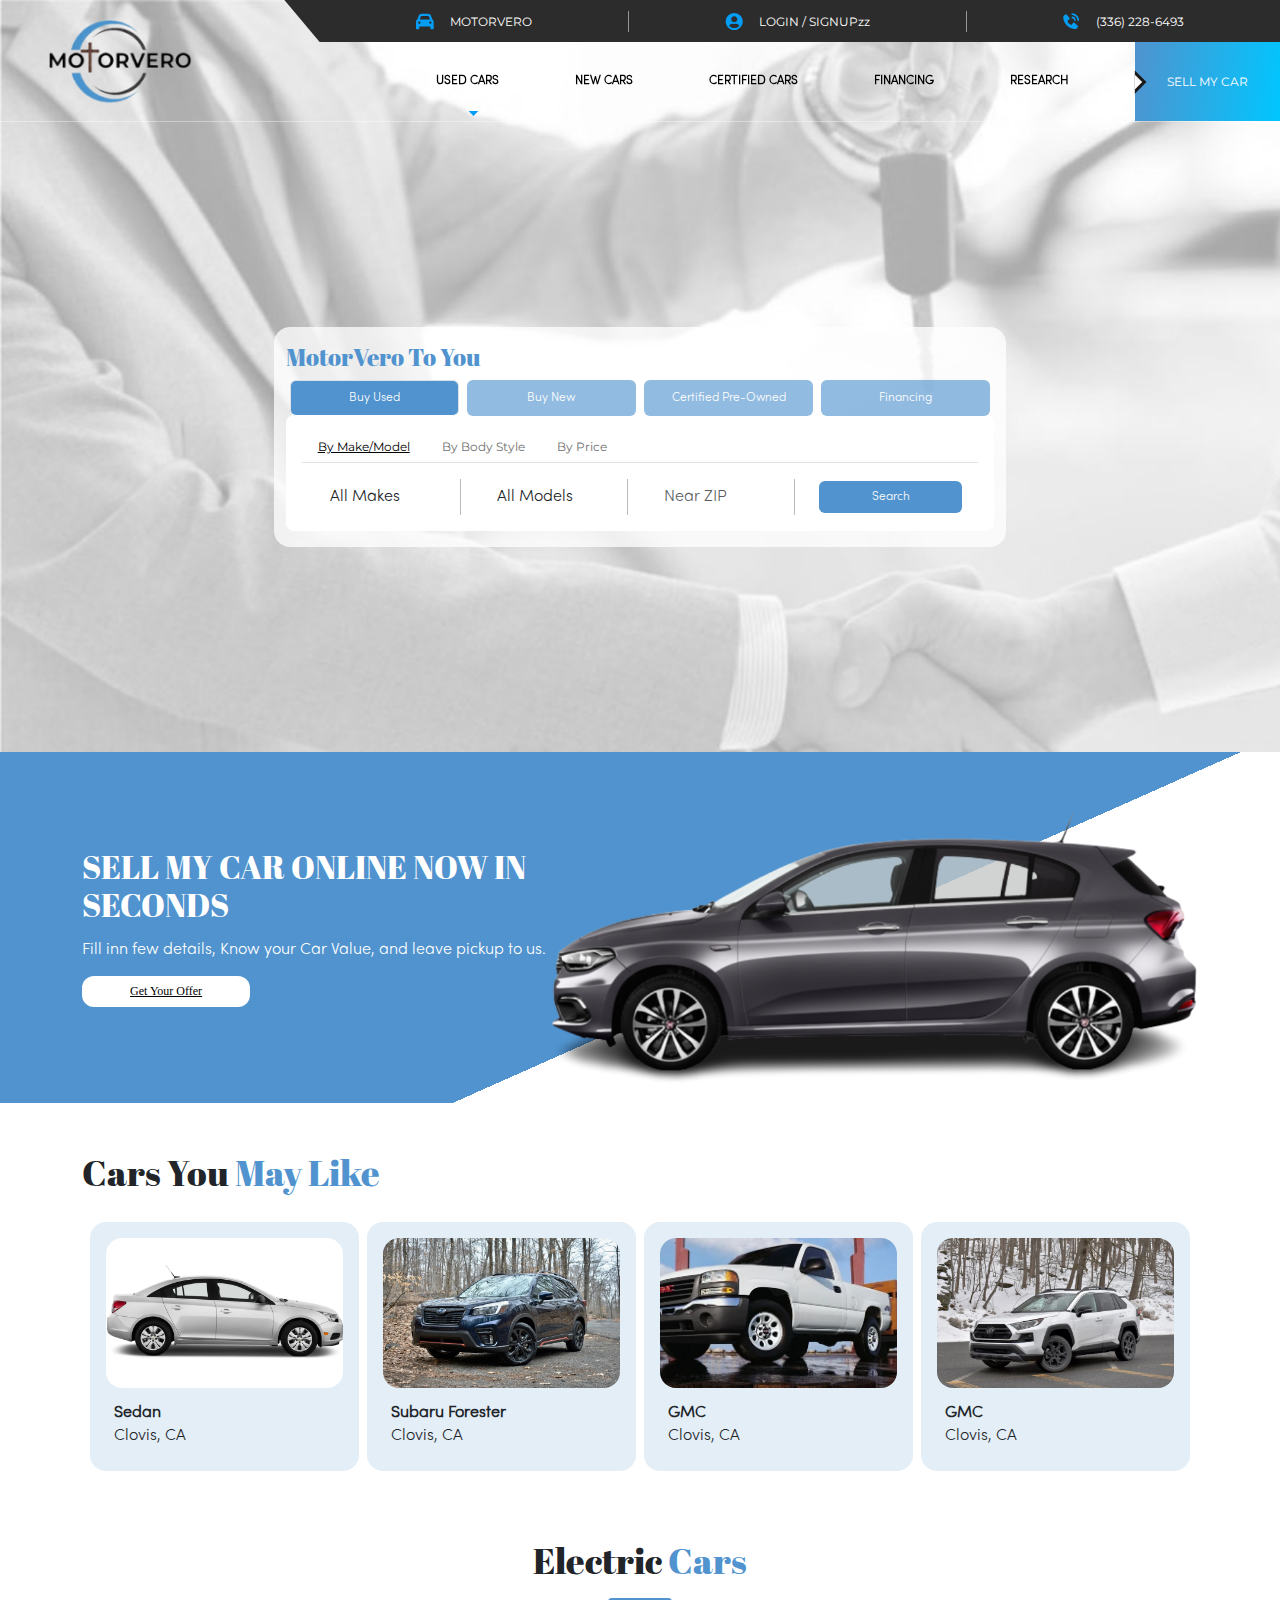
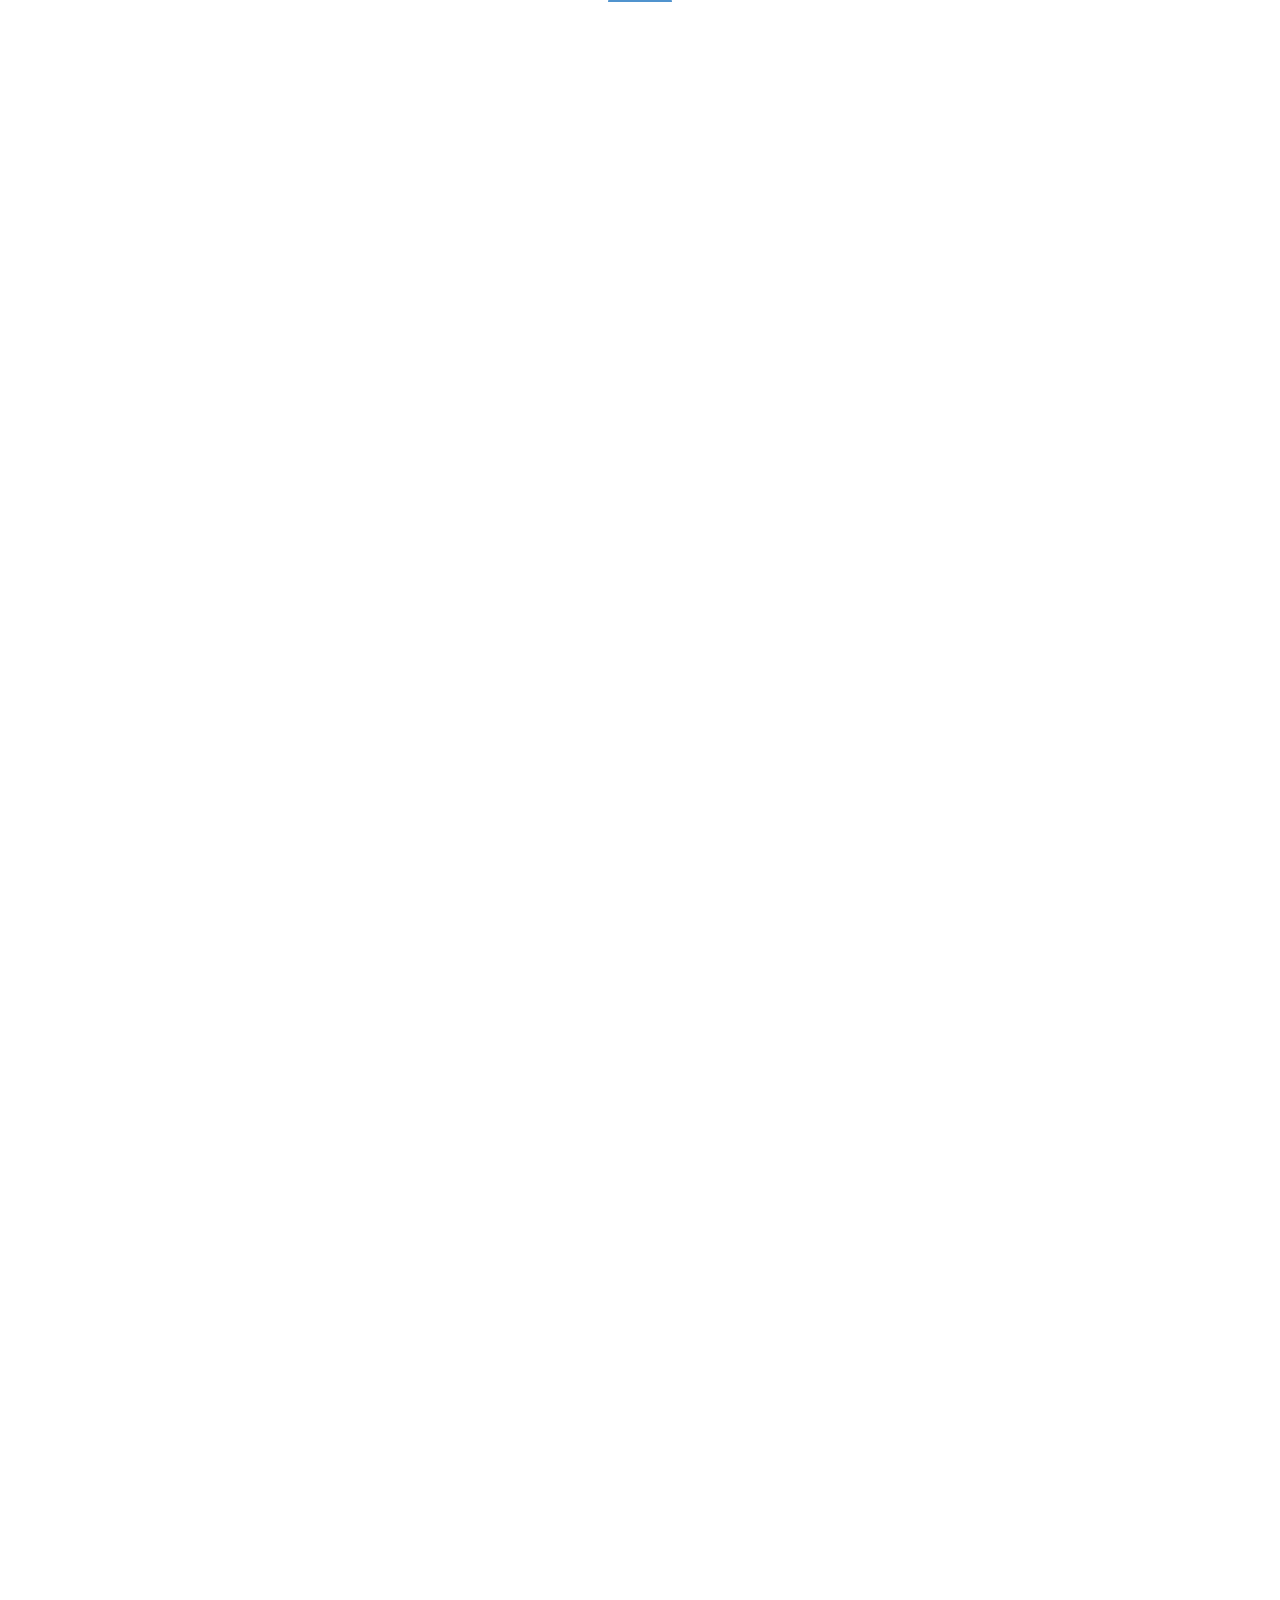
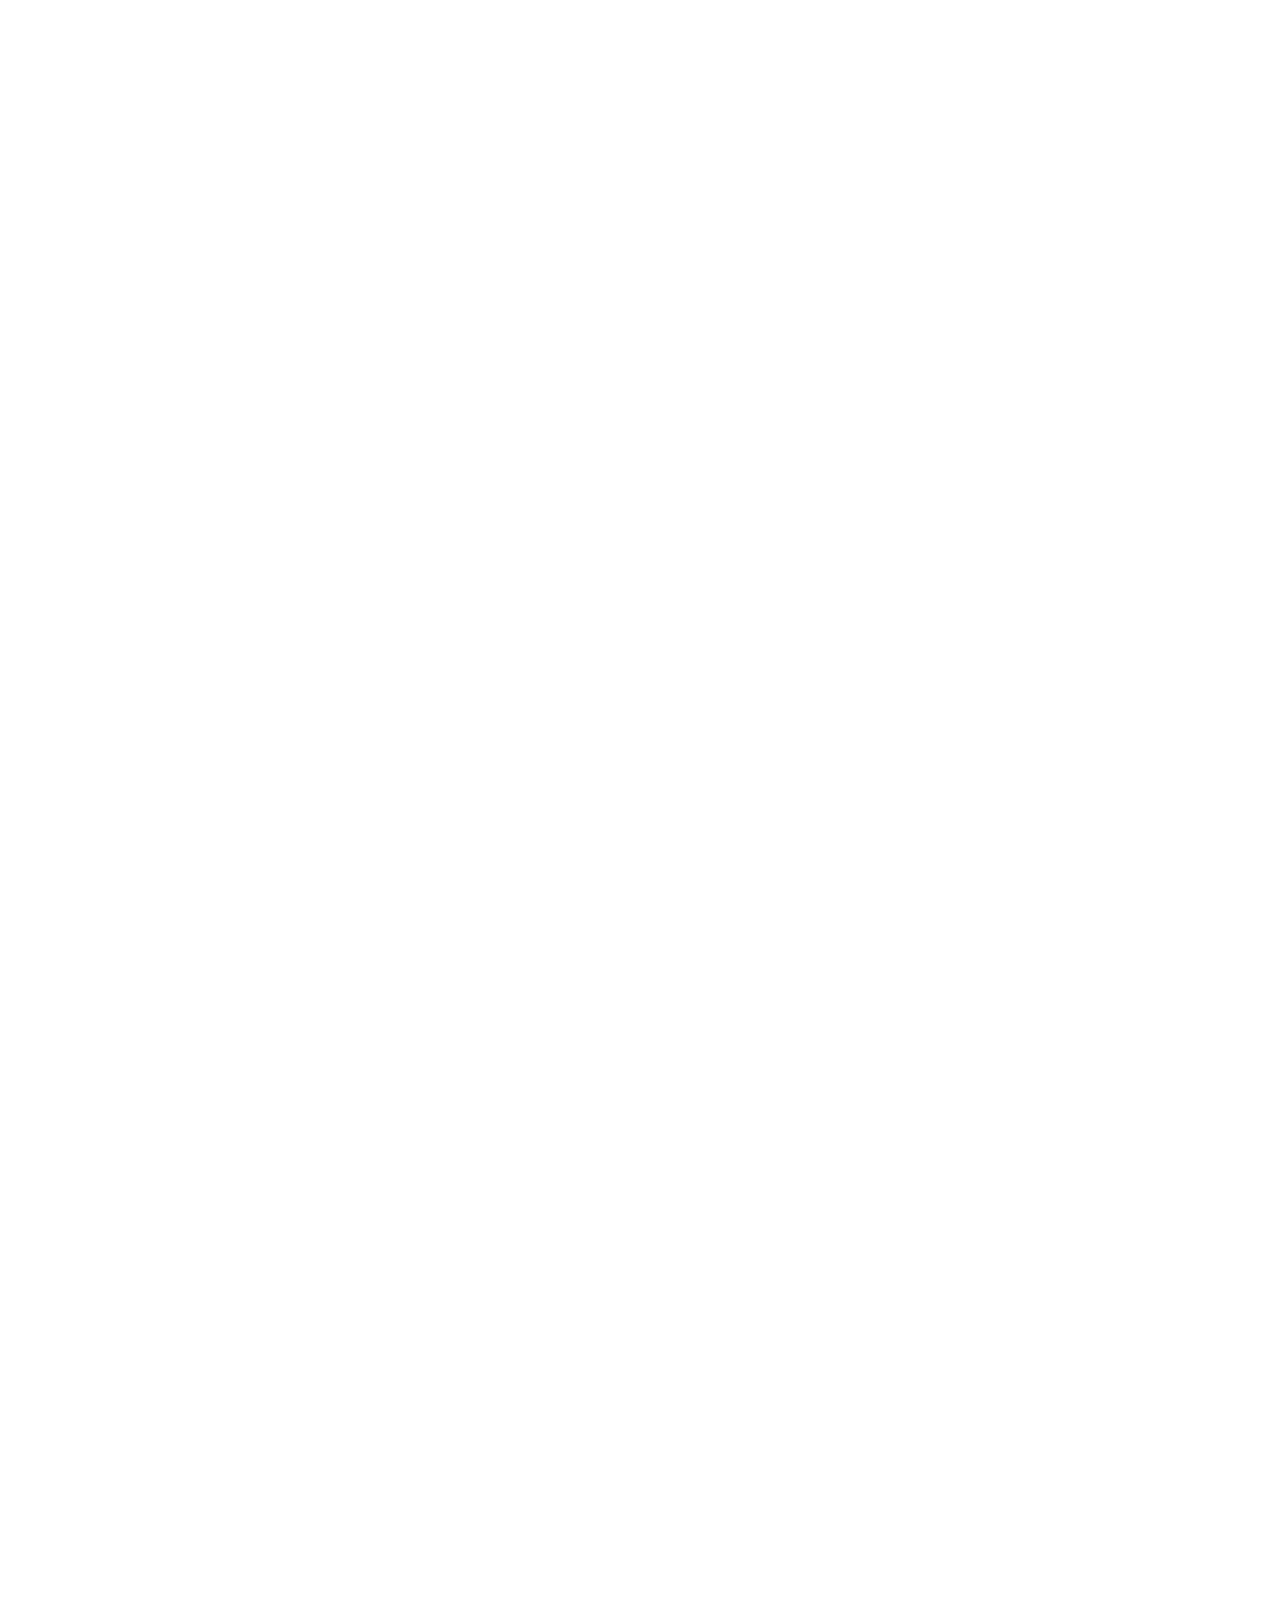
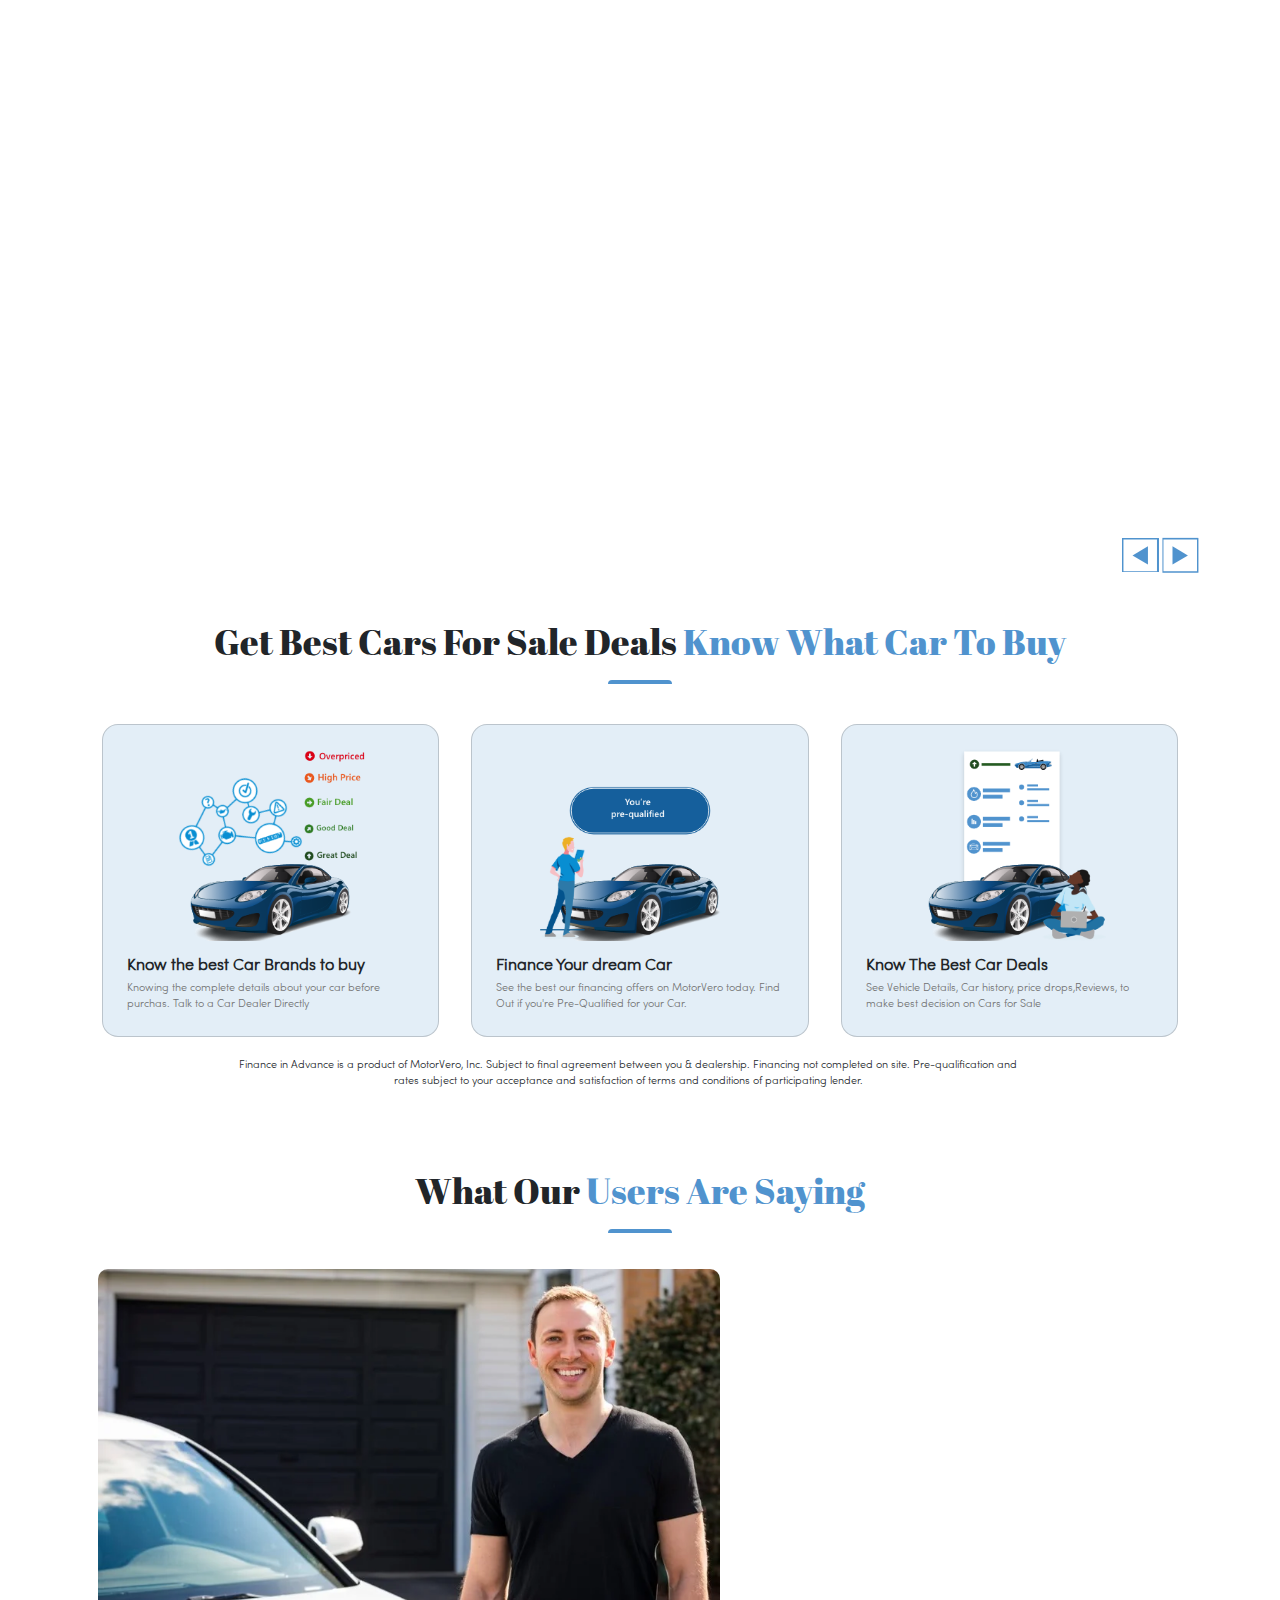
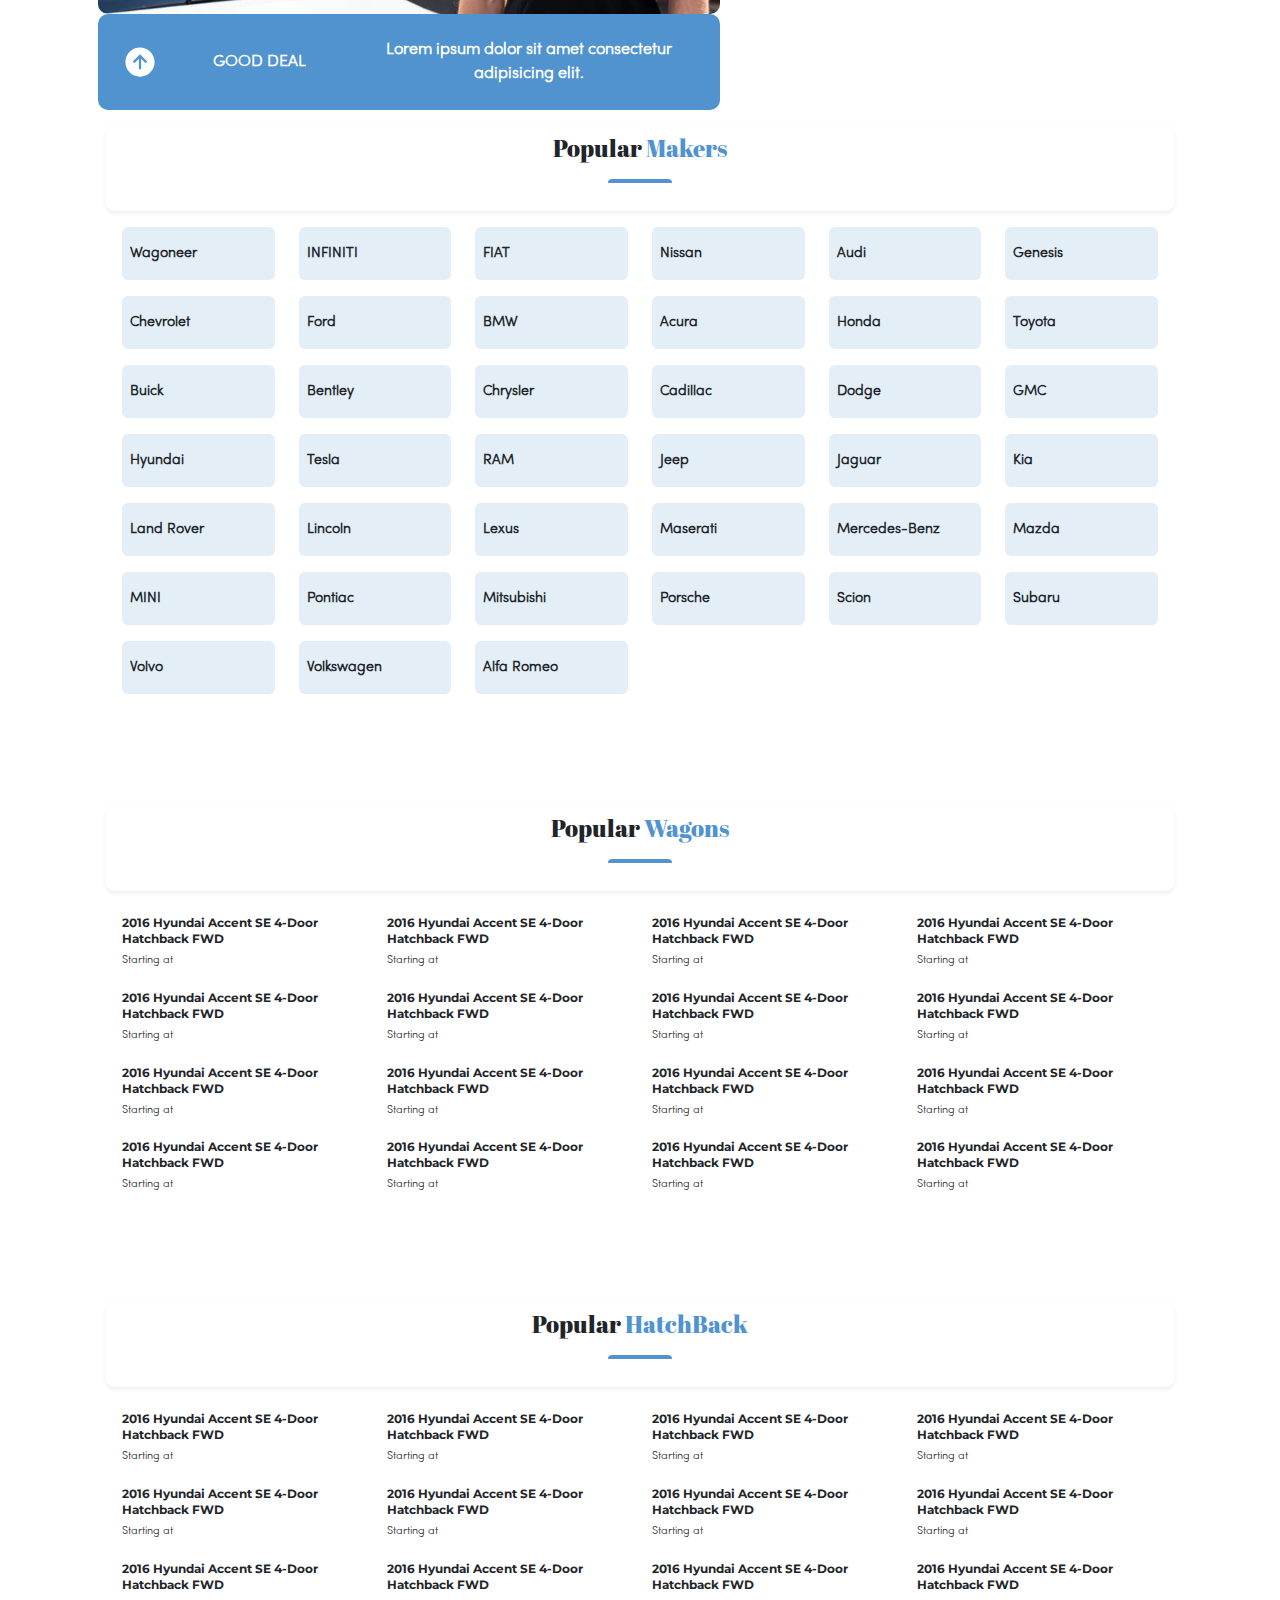
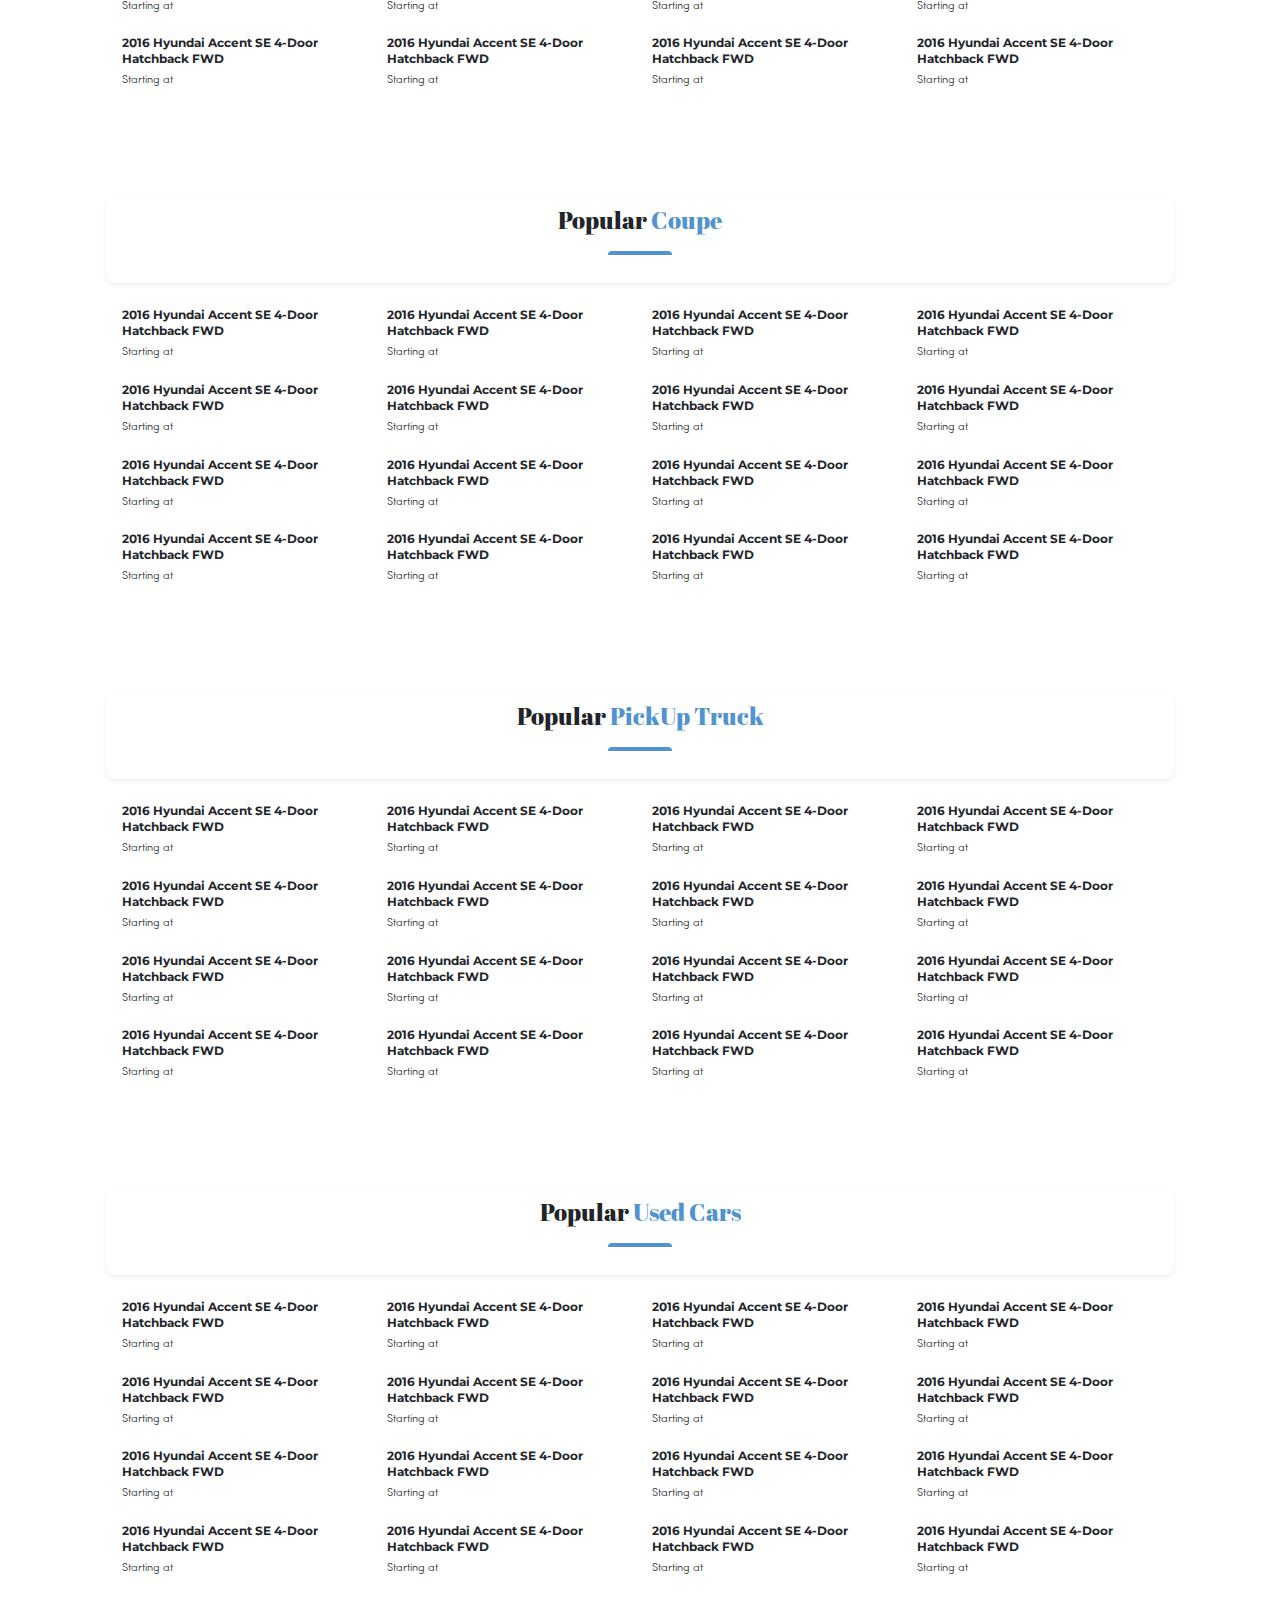
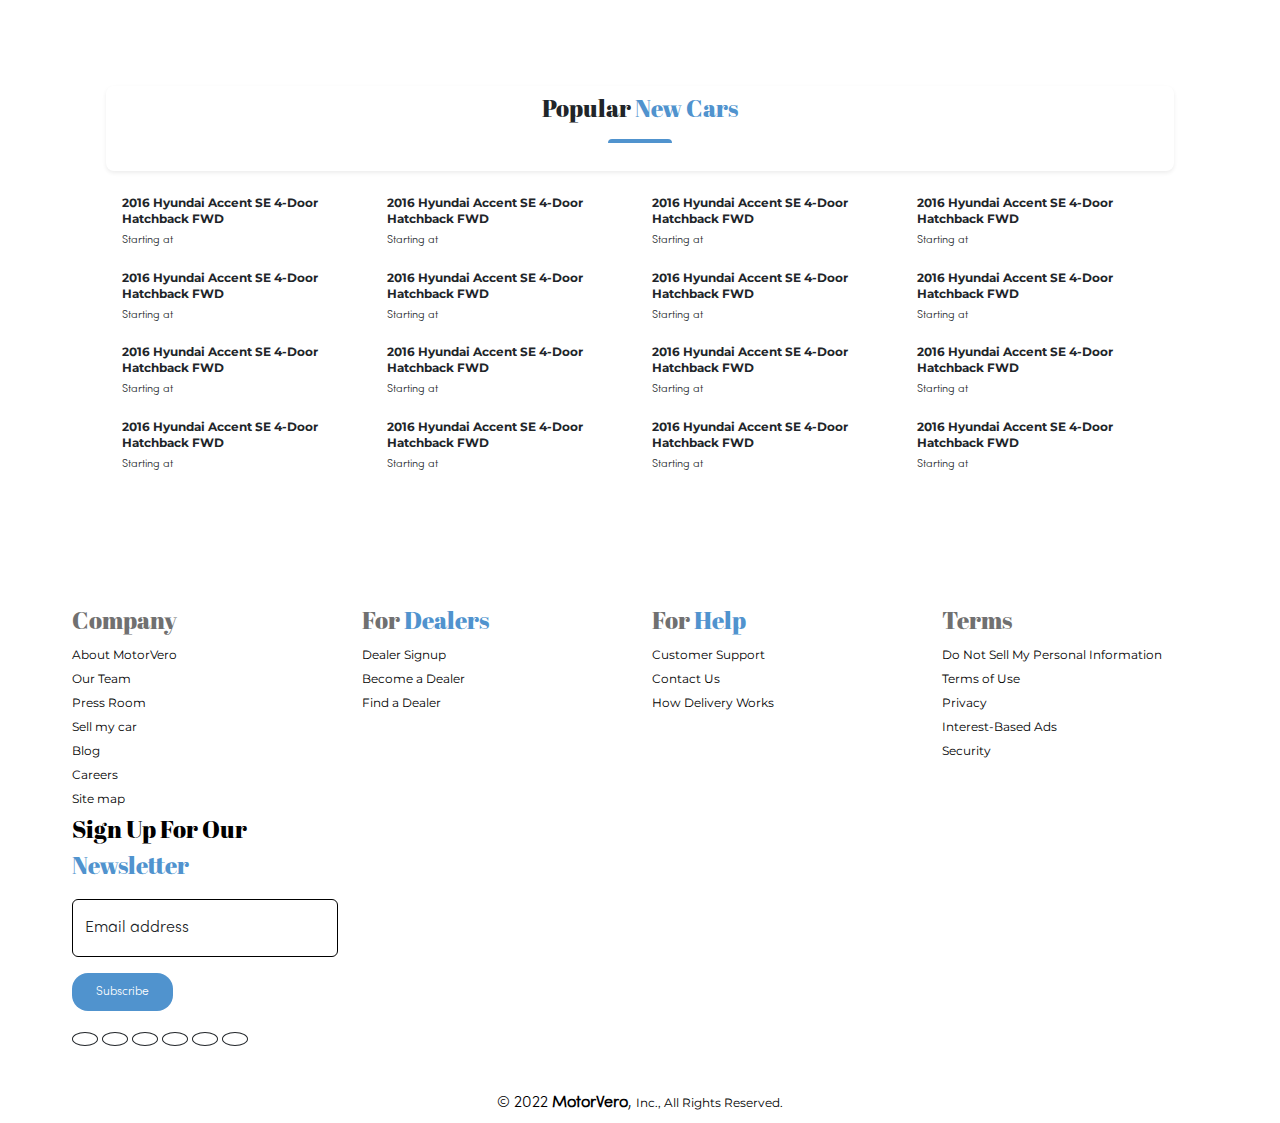
==== index.html @ 2f27c124 "forst commit" ====
<!DOCTYPE html>
<html lang="en"><head>
    <meta charset="UTF-8">
    <meta http-equiv="X-UA-Compatible" content="IE=edge">
    <meta name="viewport" content="width=device-width, initial-scale=1.0">
    <link rel="stylesheet" href="./assets/css/bootstrap.css">
    <link rel="stylesheet" href="./assets/css/main.css">
    <link rel="stylesheet" type="text/css" href="//cdn.jsdelivr.net/npm/slick-carousel@1.8.1/slick/slick.css">
    <script src="https://kit.fontawesome.com/20b4506959.js" crossorigin="anonymous"></script>
    <script src="./assets/js/bootstrap.js"></script>
    <!-- <link rel="stylesheet" href="./assets/css/main.css"> -->
    <title>Document</title>
<style>
    .slick-arrow {
        display: none !important;
    }

    .tab-btn {
        background-color: #5093cea1;
    }

    .tabintotab .nav-tabs .nav-link:hover,
    .nav-tabs .nav-link:focus {
        isolation: isolate;
        /* border-color: var(--bs-nav-tabs-link-hover-border-color); */
        background-color: #5093ce !important;
        color: white;
    }

    .nav-tabs .nav-link.disabled,
    .nav-tabs .nav-link:disabled {
        color: var(--bs-nav-link-disabled-color);
        background-color: #5093ce !important;
        border-color: transparent;
    }

    .tabintotab ul.nav-tabs .nav-link.active,
    .nav-tabs .nav-item.show .nav-link {
        color: rgb(255, 0, 0);
        background-color: #5093ce !important;
        border-color: var(--bs-nav-tabs-link-active-border-color);
    }

    /* .tabintotab ul.nav-tabs .nav-link.active::after {
        content: "";
        position: absolute;
        border: 1em solid transparent;
        border-top-color: #f90000;
        transform: translateX(-50%) rotate(360deg);
        left: 50%;
        width: 0;
        height: 0;
        bottom: -8px;
        margin: 0 auto;
    } */

    .tabintotab>div .nav-tabs .nav-link.active {
        text-decoration: underline;
        background-color: transparent !important;
        color: black;
        border: none;
    }

    .tabintotab>div .nav-tabs .nav-link:hover,
    .tabintotab>div .nav-tabs .nav-link:focus {
        isolation: isolate;
        /* border-color: var(--bs-nav-tabs-link-hover-border-color); */
        background-color: transparent !important;
        color: black;
        text-decoration: underline;
        border: 2px;
        margin: 0px !important;
    }

    .tabintotab>div .nav-tabs .nav-link {
        margin: 0px !important;
        border: none !important;
        color: #707070;
    }



    .tab-dropdown {
        border: none;
        border-right: 1px solid #7070707a;
        border-radius: 0px;
    }

    .tab-dropdown-focus:focus {
        border: 1px solid !important;
    }

    .carbody .card {
        height: 100px;
        background-color: #5093ce29 !important;
        align-items: center;
        place-content: center;
        padding-top: 3px;
        border-radius: 10px !important;
        border: none;

    }

    .carbody .card input {
        display: none;
    }

    .carbody .card>div img {
        border-radius: 10px;
    }
</style></head>


<body>
    <section class="sticky-top">
        <nav class="topNav d-flex align-items-center justify-content-end">
            <div class="buttons d-flex h-100 align-items-center">
                <a href="#" class="h-50 topNavBtn d-flex align-items-center bdr skew">
                    <svg class="me-3" width="18" height="17" viewBox="0 0 18 17" fill="none" xmlns="http://www.w3.org/2000/svg">
                        <path d="M4.67517 3.82332L3.7734 6.40081H13.9244L13.0226 3.82332C12.8672 3.38107 12.4491 3.08393 11.9792 3.08393H5.71861C5.24871 3.08393 4.83065 3.38107 4.67517 3.82332ZM1.37212 6.56665L2.5883 3.0943C3.05474 1.76409 4.30893 0.872681 5.71861 0.872681H11.9792C13.3889 0.872681 14.6431 1.76409 15.1095 3.0943L16.3257 6.56665C17.1273 6.89834 17.6939 7.68955 17.6939 8.61206V15.2458C17.6939 15.8574 17.1998 16.3514 16.5883 16.3514H15.4827C14.8711 16.3514 14.377 15.8574 14.377 15.2458V13.5874H3.32078V15.2458C3.32078 15.8574 2.82671 16.3514 2.21516 16.3514H1.10953C0.497982 16.3514 0.00390625 15.8574 0.00390625 15.2458V8.61206C0.00390625 7.68955 0.570539 6.89834 1.37212 6.56665ZM4.42641 9.71768C4.42641 9.10613 3.93233 8.61206 3.32078 8.61206C2.70923 8.61206 2.21516 9.10613 2.21516 9.71768C2.21516 10.3292 2.70923 10.8233 3.32078 10.8233C3.93233 10.8233 4.42641 10.3292 4.42641 9.71768ZM14.377 10.8233C14.9886 10.8233 15.4827 10.3292 15.4827 9.71768C15.4827 9.10613 14.9886 8.61206 14.377 8.61206C13.7655 8.61206 13.2714 9.10613 13.2714 9.71768C13.2714 10.3292 13.7655 10.8233 14.377 10.8233Z" fill="#059DF3"></path>
                    </svg>
                    MOTORVERO
                </a>

                <a href="./login.html" class="h-50 topNavBtn d-flex align-items-center bdr">
                    <svg class="me-3" width="18" height="19" viewBox="0 0 18 19" fill="none" xmlns="http://www.w3.org/2000/svg">
                        <path d="M9.24353 0.88855C4.52025 0.88855 0.693359 4.72369 0.693359 9.45714C0.693359 14.1906 4.52025 18.0257 9.24353 18.0257C13.9668 18.0257 17.7937 14.1906 17.7937 9.45714C17.7937 4.72369 13.9668 0.88855 9.24353 0.88855ZM9.24353 4.20542C10.9191 4.20542 12.2775 5.56673 12.2775 7.24589C12.2775 8.92506 10.9191 10.2864 9.24353 10.2864C7.56797 10.2864 6.2096 8.92506 6.2096 7.24589C6.2096 5.56673 7.56797 4.20542 9.24353 4.20542ZM9.24353 16.0909C7.21976 16.0909 5.40629 15.1718 4.19272 13.7345C4.84088 12.5114 6.10961 11.6684 7.58865 11.6684C7.6714 11.6684 7.75414 11.6822 7.83344 11.7064C8.28163 11.8515 8.75051 11.9448 9.24353 11.9448C9.73654 11.9448 10.2089 11.8515 10.6536 11.7064C10.7329 11.6822 10.8157 11.6684 10.8984 11.6684C12.3774 11.6684 13.6462 12.5114 14.2943 13.7345C13.0808 15.1718 11.2673 16.0909 9.24353 16.0909Z" fill="#059DF3"></path>
                    </svg>

                    LOGIN / SIGNUPzz
                </a>
                <a href="#" class="h-50 topNavBtn d-flex align-items-center">
                    <svg class="me-3" width="17" height="17" viewBox="0 0 17 17" fill="none" xmlns="http://www.w3.org/2000/svg">
                        <path d="M14.4589 7.77798H16.1255C16.1255 3.50297 12.898 0.278809 8.61719 0.278809V1.94548C12.0022 1.94548 14.4589 4.39797 14.4589 7.77798Z" fill="#059DF3"></path>
                        <path d="M8.62654 5.27884C10.379 5.27884 11.1265 6.02634 11.1265 7.77884H12.7932C12.7932 5.09134 11.314 3.61218 8.62654 3.61218V5.27884ZM11.4782 9.81468C11.3181 9.66914 11.1077 9.59152 10.8914 9.5982C10.6751 9.60489 10.4699 9.69536 10.319 9.85051L8.32487 11.9013C7.84487 11.8097 6.87987 11.5088 5.88654 10.518C4.8932 9.52384 4.59237 8.55634 4.5032 8.07968L6.55237 6.08468C6.70771 5.93395 6.79832 5.7287 6.805 5.51235C6.81169 5.296 6.73394 5.08555 6.5882 4.92551L3.50904 1.53968C3.36324 1.37914 3.1606 1.28177 2.94416 1.26823C2.72773 1.25469 2.51454 1.32606 2.34987 1.46718L0.541537 3.01801C0.397463 3.16261 0.31147 3.35505 0.29987 3.55884C0.28737 3.76718 0.0490371 8.70218 3.8757 12.5305C7.21404 15.868 11.3957 16.1122 12.5474 16.1122C12.7157 16.1122 12.819 16.1072 12.8465 16.1055C13.0503 16.0941 13.2426 16.0077 13.3865 15.863L14.9365 14.0538C15.0778 13.8893 15.1493 13.6762 15.1359 13.4597C15.1225 13.2433 15.0253 13.0406 14.8649 12.8947L11.4782 9.81468V9.81468Z" fill="#059DF3"></path>
                    </svg>

                    (336) 228-6493
                </a>
            </div>
        </nav>
        <nav class="ps-lg-5 main">
            <div class="logo d-flex justify-content-start align-items-center">
                <a href="#">
                    <img src="./assets/images/logo/logo.png" alt="">
                </a>
            </div>
            <div class="hamburger">
                <div class="bars1"></div>
                <div class="bars2"></div>
                <div class="bars3"></div>
            </div>
            <ul class="nav-links">
                <li><a href="#" class="text-uppercase active">used cars</a></li>
                <li><a href="#" class="text-uppercase">new cars</a></li>
                <li><a href="#" class="text-uppercase">certified cars</a></li>
                <li><a href="#" class="text-uppercase">financing</a></li>
                <li><a href="#" class="text-uppercase">research</a></li>

                <li><button class="book-button" href="#">SELL MY CAR</button></li>
                <!-- <li class="phoneSearch"><a href="#" class="text-uppercase">
                    <svg width="20" height="20" viewBox="0 0 20 20" fill="none" xmlns="http://www.w3.org/2000/svg">
                        <path
                            d="M17.5152 15.0892C17.0468 14.6406 16.591 14.179 16.1482 13.7052C15.7762 13.3272 15.5522 13.0522 15.5522 13.0522L12.7522 11.7152C13.8732 10.4438 14.4919 8.80717 14.4922 7.11218C14.4922 3.25318 11.3522 0.112183 7.49219 0.112183C3.63219 0.112183 0.492188 3.25318 0.492188 7.11218C0.492188 10.9712 3.63219 14.1122 7.49219 14.1122C9.25519 14.1122 10.8622 13.4522 12.0952 12.3732L13.4322 15.1732C13.4322 15.1732 13.7072 15.3972 14.0852 15.7692C14.4722 16.1322 14.9812 16.6232 15.4692 17.1362L16.8272 18.5282L17.4312 19.1742L19.5522 17.0532L18.9062 16.4492C18.5272 16.0772 18.0212 15.5832 17.5152 15.0892ZM7.49219 12.1122C4.73519 12.1122 2.49219 9.86918 2.49219 7.11218C2.49219 4.35518 4.73519 2.11218 7.49219 2.11218C10.2492 2.11218 12.4922 4.35518 12.4922 7.11218C12.4922 9.86918 10.2492 12.1122 7.49219 12.1122Z"
                            fill="white" />
                    </svg>
                </a></li> -->
                <li class="phoneTopBar">
                    <div class="buttons d-flex w-100 justify-content-evenly align-items-center">
                        <a href="#" class=" topNavBtn d-flex align-items-center">
                            <svg class="me-3" width="18" height="17" viewBox="0 0 18 17" fill="none" xmlns="http://www.w3.org/2000/svg">
                                <path d="M4.67517 3.82332L3.7734 6.40081H13.9244L13.0226 3.82332C12.8672 3.38107 12.4491 3.08393 11.9792 3.08393H5.71861C5.24871 3.08393 4.83065 3.38107 4.67517 3.82332ZM1.37212 6.56665L2.5883 3.0943C3.05474 1.76409 4.30893 0.872681 5.71861 0.872681H11.9792C13.3889 0.872681 14.6431 1.76409 15.1095 3.0943L16.3257 6.56665C17.1273 6.89834 17.6939 7.68955 17.6939 8.61206V15.2458C17.6939 15.8574 17.1998 16.3514 16.5883 16.3514H15.4827C14.8711 16.3514 14.377 15.8574 14.377 15.2458V13.5874H3.32078V15.2458C3.32078 15.8574 2.82671 16.3514 2.21516 16.3514H1.10953C0.497982 16.3514 0.00390625 15.8574 0.00390625 15.2458V8.61206C0.00390625 7.68955 0.570539 6.89834 1.37212 6.56665ZM4.42641 9.71768C4.42641 9.10613 3.93233 8.61206 3.32078 8.61206C2.70923 8.61206 2.21516 9.10613 2.21516 9.71768C2.21516 10.3292 2.70923 10.8233 3.32078 10.8233C3.93233 10.8233 4.42641 10.3292 4.42641 9.71768ZM14.377 10.8233C14.9886 10.8233 15.4827 10.3292 15.4827 9.71768C15.4827 9.10613 14.9886 8.61206 14.377 8.61206C13.7655 8.61206 13.2714 9.10613 13.2714 9.71768C13.2714 10.3292 13.7655 10.8233 14.377 10.8233Z" fill="#059DF3"></path>
                            </svg>
                            SPEEDY LIMO FLEET
                        </a>

                        <a href="#" class=" topNavBtn d-flex align-items-center">
                            <svg class="me-3" width="18" height="19" viewBox="0 0 18 19" fill="none" xmlns="http://www.w3.org/2000/svg">
                                <path d="M9.24353 0.88855C4.52025 0.88855 0.693359 4.72369 0.693359 9.45714C0.693359 14.1906 4.52025 18.0257 9.24353 18.0257C13.9668 18.0257 17.7937 14.1906 17.7937 9.45714C17.7937 4.72369 13.9668 0.88855 9.24353 0.88855ZM9.24353 4.20542C10.9191 4.20542 12.2775 5.56673 12.2775 7.24589C12.2775 8.92506 10.9191 10.2864 9.24353 10.2864C7.56797 10.2864 6.2096 8.92506 6.2096 7.24589C6.2096 5.56673 7.56797 4.20542 9.24353 4.20542ZM9.24353 16.0909C7.21976 16.0909 5.40629 15.1718 4.19272 13.7345C4.84088 12.5114 6.10961 11.6684 7.58865 11.6684C7.6714 11.6684 7.75414 11.6822 7.83344 11.7064C8.28163 11.8515 8.75051 11.9448 9.24353 11.9448C9.73654 11.9448 10.2089 11.8515 10.6536 11.7064C10.7329 11.6822 10.8157 11.6684 10.8984 11.6684C12.3774 11.6684 13.6462 12.5114 14.2943 13.7345C13.0808 15.1718 11.2673 16.0909 9.24353 16.0909Z" fill="#059DF3"></path>
                            </svg>

                            LOGIN / SIGNUP
                        </a>
                        <a href="#" class=" topNavBtn d-flex align-items-center">
                            <svg class="me-3" width="17" height="17" viewBox="0 0 17 17" fill="none" xmlns="http://www.w3.org/2000/svg">
                                <path d="M14.4589 7.77798H16.1255C16.1255 3.50297 12.898 0.278809 8.61719 0.278809V1.94548C12.0022 1.94548 14.4589 4.39797 14.4589 7.77798Z" fill="#059DF3"></path>
                                <path d="M8.62654 5.27884C10.379 5.27884 11.1265 6.02634 11.1265 7.77884H12.7932C12.7932 5.09134 11.314 3.61218 8.62654 3.61218V5.27884ZM11.4782 9.81468C11.3181 9.66914 11.1077 9.59152 10.8914 9.5982C10.6751 9.60489 10.4699 9.69536 10.319 9.85051L8.32487 11.9013C7.84487 11.8097 6.87987 11.5088 5.88654 10.518C4.8932 9.52384 4.59237 8.55634 4.5032 8.07968L6.55237 6.08468C6.70771 5.93395 6.79832 5.7287 6.805 5.51235C6.81169 5.296 6.73394 5.08555 6.5882 4.92551L3.50904 1.53968C3.36324 1.37914 3.1606 1.28177 2.94416 1.26823C2.72773 1.25469 2.51454 1.32606 2.34987 1.46718L0.541537 3.01801C0.397463 3.16261 0.31147 3.35505 0.29987 3.55884C0.28737 3.76718 0.0490371 8.70218 3.8757 12.5305C7.21404 15.868 11.3957 16.1122 12.5474 16.1122C12.7157 16.1122 12.819 16.1072 12.8465 16.1055C13.0503 16.0941 13.2426 16.0077 13.3865 15.863L14.9365 14.0538C15.0778 13.8893 15.1493 13.6762 15.1359 13.4597C15.1225 13.2433 15.0253 13.0406 14.8649 12.8947L11.4782 9.81468V9.81468Z" fill="#059DF3"></path>
                            </svg>

                            (336) 228-6493
                        </a>
                    </div>
                </li>
            </ul>
        </nav>
    </section>
    <section class="top-benner">
        <div class="container-fluid my-auto h-100 sec-1 d-flex align-items-center justify-content-center ">
            <div class="row w-100">
                <div class="col-lg-7 col-md-9 mx-auto home-tab rounded-4 col-12" id="content">
                    <div class="sec-1-main tabintotab py-3 w-100">
                        <h1 class="text-main m-0 heading-m clr-primary fw-bolder">
                            MotorVero To You
                        </h1>
                        <ul class="nav nav-tabs mt-2 border-0 " id="myTab" role="tablist">

                            <li class="nav-item col  px-1" role="presentation">
                                <a class="nav-link active btn tab-btn text-white" id="profile-tab" data-bs-toggle="tab" href="#buy" role="tab" aria-controls="buy" aria-selected="true">Buy Used</a>
                            </li>
                            <li class="nav-item col  px-1" role="presentation">
                                <a class="nav-link btn tab-btn text-white" id="buy_new-tab" data-bs-toggle="tab" href="#buy_new" role="tab" aria-controls="buy_new" aria-selected="false" tabindex="-1">Buy New</a>
                            </li>
                            <li class="nav-item col px-1" role="presentation">
                                <a class="nav-link btn tab-btn text-white px-0" id="certified-tab" data-bs-toggle="tab" href="#certified" role="tab" aria-controls="certified" aria-selected="false" tabindex="-1">Certified
                                    Pre-Owned</a>
                            </li>
                            <li class="nav-item col px-1" role="presentation">
                                <a class="nav-link btn tab-btn text-white" id="financing-tab" data-bs-toggle="tab" href="#financing" role="tab" aria-controls="financing" aria-selected="false" tabindex="-1">Financing</a>
                            </li>
                        </ul>
                        <div class="tab-content p-3 bg-white rounded-3 pb-0" id="myTabContent">

                            <div class="tab-pane fade show active" id="buy" role="tabpanel" aria-labelledby="buy-tab">
                                <ul class="nav nav-tabs" id="myTabNested" role="tablist">
                                    <li class="nav-item position-relative" role="presentationnested">
                                        <a class="nav-link active" id="model-tab" data-bs-toggle="tab" href="#model" role="tab" aria-controls="model" aria-selected="true"> By
                                            Make/Model</a>
                                    </li>
                                    <li class="nav-item position-relative" role="presentationnested">
                                        <a class="nav-link" id="price-tab" data-bs-toggle="tab" href="#price" role="tab" aria-controls="price" aria-selected="false" tabindex="-1">By Body Style</a>
                                    </li>
                                    <li class="nav-item position-relative" role="presentationnested">
                                        <a class="nav-link " id="byprice-tab" data-bs-toggle="tab" href="#byprice" role="tab" aria-controls="byprice" aria-selected="false" tabindex="-1">By Price</a>
                                    </li>
                                </ul>

                                <div class="tab-content p-3 bg-white rounded-3" id="myTabContentNested">
                                    <div class="tab-pane fade active show" id="model" role="tabpanel" aria-labelledby="model-tab">
                                        <div class="row h-100">
                                            <div class="col-md-3 col-sm-4 col-12">
                                                <div class="h-100">
                                                    <select class="form-control box-shadow-0 tab-dropdown tab-dropdown-focus" autocomplete="off" id="carPickerUsed_makerSelect" aria-label="Select Make">
                                                        <option value="-1" selected="selected">
                                                            All Makes
                                                        </option>

                                                        <option value="m4">Acura </option>
                                                        <option value="m124">Alfa Romeo</option>
                                                        <option value="m19">Audi</option>
                                                        <option value="m3">BMW</option>
                                                        <option value="m21">Buick</option>
                                                        <option value="m22">Cadillac</option>
                                                        <option value="m1">Chevrolet</option>
                                                        <option value="m23">Chrysler</option>
                                                        <option value="m24">Dodge</option>
                                                        <option value="m2">Ford</option>
                                                        <option value="m203">Genesis</option>
                                                        <option value="m26">GMC</option>
                                                        <option value="m6">Honda</option>
                                                        <option value="m28">Hyundai</option>
                                                        <option value="m84">INFINITI</option>
                                                        <option value="m31">Jaguar</option>
                                                        <option value="m32">Jeep</option>
                                                        <option value="m33">Kia</option>
                                                        <option value="m35">Land Rover</option>
                                                        <option value="m37">Lexus</option>
                                                        <option value="m38">Lincoln</option>
                                                        <option value="m40">Maserati</option>
                                                        <option value="m42">Mazda</option>
                                                        <option value="m43">Mercedes-Benz</option>
                                                        <option value="m45">MINI</option>
                                                        <option value="m46">Mitsubishi</option>
                                                        <option value="m12">Nissan</option>
                                                        <option value="m47">Pontiac</option>
                                                        <option value="m48">Porsche</option>
                                                        <option value="m191">RAM</option>
                                                        <option value="m53">Subaru</option>
                                                        <option value="m112">Tesla</option>
                                                        <option value="m7">Toyota</option>
                                                        <option value="m55">Volkswagen</option>
                                                        <option value="m56">Volvo</option>
                                                        <option value="m271">Wagoneer</option>


                                                        <option value="m4">Acura</option>
                                                        <option value="m124">Alfa Romeo</option>
                                                        <option value="m212">Allard</option>
                                                        <option value="m79">AM General</option>
                                                        <option value="m133">AMC</option>
                                                        <option value="m224">American Bantam</option>
                                                        <option value="m110">Aston Martin</option>
                                                        <option value="m213">Auburn</option>
                                                        <option value="m19">Audi</option>
                                                        <option value="m119">Austin</option>
                                                        <option value="m139">Austin-Healey</option>
                                                        <option value="m20">Bentley</option>
                                                        <option value="m3">BMW</option>
                                                        <option value="m196">Bricklin</option>
                                                        <option value="m113">Bugatti</option>
                                                        <option value="m21">Buick</option>
                                                        <option value="m22">Cadillac</option>
                                                        <option value="m1">Chevrolet</option>
                                                        <option value="m23">Chrysler</option>
                                                        <option value="m117">Citroen</option>
                                                        <option value="m81">Daewoo</option>
                                                        <option value="m95">Daihatsu</option>
                                                        <option value="m96">Datsun</option>
                                                        <option value="m179">De Tomaso</option>
                                                        <option value="m97">DeLorean</option>
                                                        <option value="m208">DeSoto</option>
                                                        <option value="m24">Dodge</option>
                                                        <option value="m174">Edsel</option>
                                                        <option value="m198">Excalibur</option>
                                                        <option value="m25">Ferrari</option>
                                                        <option value="m98">FIAT</option>
                                                        <option value="m183">Fisker</option>
                                                        <option value="m2">Ford</option>
                                                        <option value="m99">Freightliner</option>
                                                        <option value="m203">Genesis</option>
                                                        <option value="m83">Geo</option>
                                                        <option value="m26">GMC</option>
                                                        <option value="m144">Hillman</option>
                                                        <option value="m6">Honda</option>
                                                        <option value="m186">Hudson</option>
                                                        <option value="m27">Hummer</option>
                                                        <option value="m28">Hyundai</option>
                                                        <option value="m84">INFINITI</option>
                                                        <option value="m158">International Harvester</option>
                                                        <option value="m30">Isuzu</option>
                                                        <option value="m31">Jaguar</option>
                                                        <option value="m32">Jeep</option>
                                                        <option value="m189">Kaiser</option>
                                                        <option value="m233">Karma</option>
                                                        <option value="m33">Kia</option>
                                                        <option value="m155">Lada</option>
                                                        <option value="m34">Lamborghini</option>
                                                        <option value="m100">Lancia</option>
                                                        <option value="m35">Land Rover</option>
                                                        <option value="m37">Lexus</option>
                                                        <option value="m38">Lincoln</option>
                                                        <option value="m39">Lotus</option>
                                                        <option value="m274">Lucid</option>
                                                        <option value="m40">Maserati</option>
                                                        <option value="m41">Maybach</option>
                                                        <option value="m42">Mazda</option>
                                                        <option value="m141">McLaren</option>
                                                        <option value="m43">Mercedes-Benz</option>
                                                        <option value="m44">Mercury</option>
                                                        <option value="m101">Merkur</option>
                                                        <option value="m219">Messerschmitt</option>
                                                        <option value="m102">MG</option>
                                                        <option value="m45">MINI</option>
                                                        <option value="m46">Mitsubishi</option>
                                                        <option value="m255">Mobility Ventures</option>
                                                        <option value="m150">Morgan</option>
                                                        <option value="m151">Morris</option>
                                                        <option value="m154">Moskvitch</option>
                                                        <option value="m199">Nash</option>
                                                        <option value="m12">Nissan</option>
                                                        <option value="m85">Oldsmobile</option>
                                                        <option value="m103">Opel</option>
                                                        <option value="m176">Packard</option>
                                                        <option value="m121">Pagani</option>
                                                        <option value="m104">Peugeot</option>
                                                        <option value="m105">Pininfarina</option>
                                                        <option value="m87">Plymouth</option>
                                                        <option value="m260">Polestar</option>
                                                        <option value="m47">Pontiac</option>
                                                        <option value="m48">Porsche</option>
                                                        <option value="m191">RAM</option>
                                                        <option value="m147">Reliant</option>
                                                        <option value="m106">Renault</option>
                                                        <option value="m243">Rivian</option>
                                                        <option value="m49">Rolls-Royce</option>
                                                        <option value="m131">Rover</option>
                                                        <option value="m50">Saab</option>
                                                        <option value="m108">Saleen</option>
                                                        <option value="m51">Saturn</option>
                                                        <option value="m52">Scion</option>
                                                        <option value="m135">Shelby</option>
                                                        <option value="m227">Siata</option>
                                                        <option value="m111">smart</option>
                                                        <option value="m143">Spyker</option>
                                                        <option value="m194">SRT</option>
                                                        <option value="m164">Studebaker</option>
                                                        <option value="m238">Stutz</option>
                                                        <option value="m53">Subaru</option>
                                                        <option value="m132">Sunbeam</option>
                                                        <option value="m54">Suzuki</option>
                                                        <option value="m112">Tesla</option>
                                                        <option value="m7">Toyota</option>
                                                        <option value="m137">Triumph</option>
                                                        <option value="m55">Volkswagen</option>
                                                        <option value="m56">Volvo</option>
                                                        <option value="m205">VPG</option>
                                                        <option value="m271">Wagoneer</option>
                                                        <option value="m214">Willys</option>

                                                    </select>
                                                </div>
                                            </div>
                                            <div class="col-md-3 col-sm-4 col-12">
                                                <div class="h-100">
                                                    <select class="form-control box-shadow-0 tab-dropdown tab-dropdown-focus" autocomplete="off" id="carPickerUsed_modelSelect " aria-label="Select Model">
                                                        <option value="-1" selected="selected">All Models</option>
                                                        <optgroup label="Popular Models"> </optgroup>
                                                    </select>
                                                </div>
                                            </div>
                                            <div class="col-md-3 col-sm-4 col-12 d-flex align-items-end ">
                                                <div class="">
                                                    <input type="number" class="form-control box-shadow-0 tab-dropdown tab-dropdown-focus" id="zip" placeholder="Near ZIP">
                                                    <!-- <label class="p-0" for="zip">Near ZIPaaa</label> -->
                                                </div>
                                            </div>
                                            <div class="col-md-3 col-12 d-flex align-items-end my-md-auto my-3">
                                                <a href="#" class="btn back-primary text-white w-100 text-center">Search</a>
                                            </div>
                                        </div>
                                    </div>
                                    <div class="tab-pane fade" id="price" role="tabpanel" aria-labelledby="price-tab">
                                        <div class="row h-100">
                                            <div class="col-12 px-0 mb-3">
                                                <div class="row carbody" role="listbox">
                                                    <div class="card col-3 " role="option" aria-selected="false" data-body="bg7" tabindex="0">
                                                        <input type="checkbox" name="carModel" class="carModelCheckbox" id="">
                                                        <div class="mediaContainer">
                                                            <div>
                                                                <div class="media">
                                                                    <div class="embedResponsive embed-responsive-16by9 mediaContainer">
                                                                        <div class="thumb-container">
                                                                            <div class="image embedResponsiveItem" style="background-image: URL('https://static1.cargurus.com/gfx/reskin/bodystyle/small/suv-crossover.png?io=true&amp;format=jpg&amp;auto=webp')">
                                                                            </div>
                                                                            <picture class="embedResponsiveItem">
                                                                                <img draggable="false" alt="SUV / Crossover Body Style" src="https://static1.cargurus.com/gfx/reskin/bodystyle/small/suv-crossover.png?io=true&amp;format=jpg&amp;auto=webp" data-src="https://static1.cargurus.com/gfx/reskin/bodystyle/small/suv-crossover.png?io=true&amp;format=jpg&amp;auto=webp" class="w-100">
                                                                            </picture>
                                                                        </div>
                                                                    </div>
                                                                </div>
                                                            </div>
                                                        </div>
                                                        <div class="cardBody">
                                                            <div>
                                                                <h6 class="title">SUV / Crossover</h6>
                                                            </div>
                                                        </div>
                                                    </div>
                                                    <div class="card col-3 " role="option" aria-selected="false" data-body="bg6" tabindex="0">
                                                        <input type="checkbox" name="carModel" class="carModelCheckbox" id="">
                                                        <div class="mediaContainer">
                                                            <div>
                                                                <div class="media">
                                                                    <div class="embedResponsive embed-responsive-16by9 mediaContainer">
                                                                        <div class="thumb-container">
                                                                            <div class="image embedResponsiveItem" style="background-image: URL('https://static1.cargurus.com/gfx/reskin/bodystyle/small/sedan.png?io=true&amp;format=jpg&amp;auto=webp')">
                                                                            </div>
                                                                            <picture class="embedResponsiveItem">
                                                                                <img draggable="false" alt="Sedan Body Style" src="https://static1.cargurus.com/gfx/reskin/bodystyle/small/sedan.png?io=true&amp;format=jpg&amp;auto=webp" data-src="https://static1.cargurus.com/gfx/reskin/bodystyle/small/sedan.png?io=true&amp;format=jpg&amp;auto=webp" class="w-100">
                                                                            </picture>
                                                                        </div>
                                                                    </div>
                                                                </div>
                                                            </div>
                                                        </div>
                                                        <div class="cardBody">
                                                            <div>
                                                                <h6 class="title">Sedan</h6>
                                                            </div>
                                                        </div>
                                                    </div>
                                                    <div class="card col-3 " role="option" aria-selected="false" data-body="bg5" tabindex="0">
                                                        <input type="checkbox" name="carModel" class="carModelCheckbox" id="">
                                                        <div class="mediaContainer">
                                                            <div>
                                                                <div class="media">
                                                                    <div class="embedResponsive embed-responsive-16by9 mediaContainer">
                                                                        <div class="thumb-container">
                                                                            <div class="image embedResponsiveItem" style="background-image: URL('https://static1.cargurus.com/gfx/reskin/bodystyle/small/pickup.png?io=true&amp;format=jpg&amp;auto=webp')">
                                                                            </div>
                                                                            <picture class="embedResponsiveItem">
                                                                                <img draggable="false" alt="Pickup Truck Body Style" src="https://static1.cargurus.com/gfx/reskin/bodystyle/small/pickup.png?io=true&amp;format=jpg&amp;auto=webp" data-src="https://static1.cargurus.com/gfx/reskin/bodystyle/small/pickup.png?io=true&amp;format=jpg&amp;auto=webp" class="w-100">
                                                                            </picture>
                                                                        </div>
                                                                    </div>
                                                                </div>
                                                            </div>
                                                        </div>
                                                        <div class="cardBody">
                                                            <div>
                                                                <h6 class="title">Pickup Truck</h6>
                                                            </div>
                                                        </div>
                                                    </div>
                                                    <div class="card col-3 " role="option" aria-selected="false" data-body="bg0" tabindex="0">
                                                        <input type="checkbox" name="carModel" class="carModelCheckbox" id="">
                                                        <div class="mediaContainer">
                                                            <div>
                                                                <div class="media">
                                                                    <div class="embedResponsive embed-responsive-16by9 mediaContainer">
                                                                        <div class="thumb-container">
                                                                            <div class="image embedResponsiveItem" style="background-image: URL('https://static1.cargurus.com/gfx/reskin/bodystyle/small/coupe.png?io=true&amp;format=jpg&amp;auto=webp')">
                                                                            </div>
                                                                            <picture class="embedResponsiveItem">
                                                                                <img draggable="false" alt="Coupe Body Style" src="https://static1.cargurus.com/gfx/reskin/bodystyle/small/coupe.png?io=true&amp;format=jpg&amp;auto=webp" data-src="https://static1.cargurus.com/gfx/reskin/bodystyle/small/coupe.png?io=true&amp;format=jpg&amp;auto=webp" class="w-100">
                                                                            </picture>
                                                                        </div>
                                                                    </div>
                                                                </div>
                                                            </div>
                                                        </div>
                                                        <div class="cardBody">
                                                            <div>
                                                                <h6 class="title">Coupe</h6>
                                                            </div>
                                                        </div>
                                                    </div>
                                                    <div class="card col-3 " role="option" aria-selected="false" data-body="bg3" tabindex="0">
                                                        <input type="checkbox" name="carModel" class="carModelCheckbox" id="">
                                                        <div class="mediaContainer">
                                                            <div>
                                                                <div class="media">
                                                                    <div class="embedResponsive embed-responsive-16by9 mediaContainer">
                                                                        <div class="thumb-container">
                                                                            <div class="image embedResponsiveItem" style="background-image: URL('https://static1.cargurus.com/gfx/reskin/bodystyle/small/hatchback.png?io=true&amp;format=jpg&amp;auto=webp')">
                                                                            </div>
                                                                            <picture class="embedResponsiveItem">
                                                                                <img draggable="false" alt="Hatchback Body Style" src="https://static1.cargurus.com/gfx/reskin/bodystyle/small/hatchback.png?io=true&amp;format=jpg&amp;auto=webp" data-src="https://static1.cargurus.com/gfx/reskin/bodystyle/small/hatchback.png?io=true&amp;format=jpg&amp;auto=webp" class="w-100">
                                                                            </picture>
                                                                        </div>
                                                                    </div>
                                                                </div>
                                                            </div>
                                                        </div>
                                                        <div class="cardBody">
                                                            <div>
                                                                <h6 class="title">Hatchback</h6>
                                                            </div>
                                                        </div>
                                                    </div>
                                                    <div class="card col-3 " role="option" aria-selected="false" data-body="bg1" tabindex="0">
                                                        <input type="checkbox" name="carModel" class="carModelCheckbox" id="">
                                                        <div class="mediaContainer">
                                                            <div>
                                                                <div class="media">
                                                                    <div class="embedResponsive embed-responsive-16by9 mediaContainer">
                                                                        <div class="thumb-container">
                                                                            <div class="image embedResponsiveItem" style="background-image: URL('https://static1.cargurus.com/gfx/reskin/bodystyle/small/convertible.png?io=true&amp;format=jpg&amp;auto=webp')">
                                                                            </div>
                                                                            <picture class="embedResponsiveItem">
                                                                                <img draggable="false" alt="Convertible Body Style" src="https://static1.cargurus.com/gfx/reskin/bodystyle/small/convertible.png?io=true&amp;format=jpg&amp;auto=webp" data-src="https://static1.cargurus.com/gfx/reskin/bodystyle/small/convertible.png?io=true&amp;format=jpg&amp;auto=webp" class="w-100">
                                                                            </picture>
                                                                        </div>
                                                                    </div>
                                                                </div>
                                                            </div>
                                                        </div>
                                                        <div class="cardBody">
                                                            <div>
                                                                <h6 class="title">Convertible</h6>
                                                            </div>
                                                        </div>
                                                    </div>
                                                    <div class="card col-3 " role="option" aria-selected="true" data-body="bg9" tabindex="0">
                                                        <input type="checkbox" name="carModel" class="carModelCheckbox">
                                                        <div class="mediaContainer">
                                                            <div>
                                                                <div class="media">
                                                                    <div class="embedResponsive embed-responsive-16by9 mediaContainer">
                                                                        <div class="thumb-container">
                                                                            <div class="image embedResponsiveItem" style="background-image: URL('https://static1.cargurus.com/gfx/reskin/bodystyle/small/wagon.png?io=true&amp;format=jpg&amp;auto=webp')">
                                                                            </div>
                                                                            <picture class="embedResponsiveItem">
                                                                                <img draggable="false" alt="Wagon Body Style" src="https://static1.cargurus.com/gfx/reskin/bodystyle/small/wagon.png?io=true&amp;format=jpg&amp;auto=webp" data-src="https://static1.cargurus.com/gfx/reskin/bodystyle/small/wagon.png?io=true&amp;format=jpg&amp;auto=webp" class="w-100">
                                                                            </picture>
                                                                        </div>
                                                                    </div>
                                                                </div>
                                                            </div>
                                                        </div>
                                                        <div class="cardBody">
                                                            <div>
                                                                <h6 class="title">Wagon</h6>
                                                            </div>
                                                        </div>
                                                    </div>
                                                    <div class="card col-3 " role="option" aria-selected="false" data-body="bg4" tabindex="0">
                                                        <input type="checkbox" name="carModel" class="carModelCheckbox" id="">
                                                        <div class="mediaContainer">
                                                            <div>
                                                                <div class="media">
                                                                    <div class="embedResponsive embed-responsive-16by9 mediaContainer">
                                                                        <div class="thumb-container">
                                                                            <div class="image embedResponsiveItem" style="background-image: URL('https://static1.cargurus.com/gfx/reskin/bodystyle/small/minivan.png?io=true&amp;format=jpg&amp;auto=webp')">
                                                                            </div>
                                                                            <picture class="embedResponsiveItem">
                                                                                <img draggable="false" alt="Minivan Body Style" src="https://static1.cargurus.com/gfx/reskin/bodystyle/small/minivan.png?io=true&amp;format=jpg&amp;auto=webp" data-src="https://static1.cargurus.com/gfx/reskin/bodystyle/small/minivan.png?io=true&amp;format=jpg&amp;auto=webp" class="w-100">
                                                                            </picture>
                                                                        </div>
                                                                    </div>
                                                                </div>
                                                            </div>
                                                        </div>
                                                        <div class="cardBody">
                                                            <div>
                                                                <h6 class="title">Minivan</h6>
                                                            </div>
                                                        </div>
                                                    </div>


                                                </div>
                                            </div>

                                        </div>
                                    </div>
                                    <div class="tab-pane fade show" id="byprice" role="tabpanel" aria-labelledby="byprice-tab">
                                        <div class="row h-100">
                                            <div class="col-md-3 col-sm-4 col-12 d-sm-block d-none">
                                                <div class="">
                                                    <p class="mb-0 me-2 fs-sm">
                                                        From
                                                    </p>
                                                </div>
                                            </div>
                                            <div class="col-md-3 col-sm-4 col-12 d-sm-block d-none">
                                                <div class="">
                                                    <p class="mb-0 me-2 fs-sm">
                                                        To
                                                    </p>
                                                </div>
                                            </div>
                                            <div class="col-md-3 col-sm-4 col-12">
                                            </div>
                                            <div class="col-md-3 col-sm-4  col-12">
                                                <div class="h-100 d-flex align-items-center">
                                                    <p class="mb-0 me-2 ">
                                                        Price
                                                    </p>
                                                    <select name="minPrice" class="minPriceSelector form-control select-min-price" aria-label="Minimum price">
                                                        <option value="0">---</option>
                                                        <option value="1000">$1,000</option>
                                                        <option value="2000">$2,000</option>
                                                        <option value="3000">$3,000</option>
                                                        <option value="4000">$4,000</option>
                                                        <option value="5000">$5,000</option>
                                                        <option value="6000">$6,000</option>
                                                        <option value="7000">$7,000</option>
                                                        <option value="8000">$8,000</option>
                                                        <option value="9000">$9,000</option>
                                                        <option value="10000">$10,000</option>
                                                        <option value="12000">$12,000</option>
                                                        <option value="14000">$14,000</option>
                                                        <option value="16000">$16,000</option>
                                                        <option value="18000">$18,000</option>
                                                        <option value="20000">$20,000</option>
                                                        <option value="22000">$22,000</option>
                                                        <option value="24000">$24,000</option>
                                                        <option value="26000">$26,000</option>
                                                        <option value="28000">$28,000</option>
                                                        <option value="30000">$30,000</option>
                                                        <option value="35000">$35,000</option>
                                                        <option value="40000">$40,000</option>
                                                        <option value="45000">$45,000</option>
                                                        <option value="50000">$50,000</option>
                                                        <option value="55000">$55,000</option>
                                                        <option value="60000">$60,000</option>
                                                        <option value="65000">$65,000</option>
                                                        <option value="70000">$70,000</option>
                                                        <option value="75000">$75,000</option>
                                                        <option value="80000">$80,000</option>
                                                        <option value="85000">$85,000</option>
                                                        <option value="90000">$90,000</option>
                                                        <option value="95000">$95,000</option>
                                                        <option value="100000">$100,000</option>
                                                        <option value="110000">$110,000</option>
                                                        <option value="120000">$120,000</option>
                                                        <option value="130000">$130,000</option>
                                                        <option value="140000">$140,000</option>
                                                        <option value="150000">$150,000</option>
                                                        <option value="160000">$160,000</option>
                                                        <option value="170000">$170,000</option>
                                                        <option value="180000">$180,000</option>
                                                        <option value="190000">$190,000</option>
                                                        <option value="200000">$200,000</option>


                                                    </select>
                                                </div>

                                            </div>
                                            <div class="col-md-3 col-sm-4  col-12">
                                                <div class="h-100 d-flex align-items-center">
                                                    <select name="minPrice" class="minPriceSelector form-control select-min-price" aria-label="Minimum price">
                                                        <option value="0">---</option>
                                                        <option value="1000">$1,000</option>
                                                        <option value="2000">$2,000</option>
                                                        <option value="3000">$3,000</option>
                                                        <option value="4000">$4,000</option>
                                                        <option value="5000">$5,000</option>
                                                        <option value="6000">$6,000</option>
                                                        <option value="7000">$7,000</option>
                                                        <option value="8000">$8,000</option>
                                                        <option value="9000">$9,000</option>
                                                        <option value="10000">$10,000</option>
                                                        <option value="12000">$12,000</option>
                                                        <option value="14000">$14,000</option>
                                                        <option value="16000">$16,000</option>
                                                        <option value="18000">$18,000</option>
                                                        <option value="20000">$20,000</option>
                                                        <option value="22000">$22,000</option>
                                                        <option value="24000">$24,000</option>
                                                        <option value="26000">$26,000</option>
                                                        <option value="28000">$28,000</option>
                                                        <option value="30000">$30,000</option>
                                                        <option value="35000">$35,000</option>
                                                        <option value="40000">$40,000</option>
                                                        <option value="45000">$45,000</option>
                                                        <option value="50000">$50,000</option>
                                                        <option value="55000">$55,000</option>
                                                        <option value="60000">$60,000</option>
                                                        <option value="65000">$65,000</option>
                                                        <option value="70000">$70,000</option>
                                                        <option value="75000">$75,000</option>
                                                        <option value="80000">$80,000</option>
                                                        <option value="85000">$85,000</option>
                                                        <option value="90000">$90,000</option>
                                                        <option value="95000">$95,000</option>
                                                        <option value="100000">$100,000</option>
                                                        <option value="110000">$110,000</option>
                                                        <option value="120000">$120,000</option>
                                                        <option value="130000">$130,000</option>
                                                        <option value="140000">$140,000</option>
                                                        <option value="150000">$150,000</option>
                                                        <option value="160000">$160,000</option>
                                                        <option value="170000">$170,000</option>
                                                        <option value="180000">$180,000</option>
                                                        <option value="190000">$190,000</option>
                                                        <option value="200000">$200,000</option>


                                                    </select>
                                                </div>

                                            </div>
                                            <div class="col-md-3 col-sm-4  col-12">
                                                <div class="h-100 d-flex align-items-center">
                                                    <p class="mb-0 me-2 ">
                                                        Near
                                                    </p>
                                                    <input type="number" class="form-control">
                                                </div>

                                            </div>
                                            <div class="col-md-3 my-md-auto my-3 col-12 d-flex align-items-end">
                                                <a href="#" class="butn button-dark w-100 text-center">Search</a>
                                            </div>
                                        </div>
                                    </div>
                                </div>
                            </div>
                            <div class="tab-pane  fade" id="buy_new" role="tabpanel" aria-labelledby="buy_new-tab">
                                <ul class="nav nav-tabs" id="myTabNested" role="tablist">
                                    <li class="nav-item position-relative" role="presentationnested">
                                        <a class="nav-link active text clr-dark" id="model1-tab" data-bs-toggle="tab" href="#model1" role="tab" aria-controls="model1" aria-selected="true">By
                                            Make/Model</a>
                                    </li>
                                    <li class="nav-item position-relative" role="presentationnested">
                                        <a class="nav-link " id="price1-tab" data-bs-toggle="tab" href="#price1" role="tab" aria-controls="price1" aria-selected="false" tabindex="-1">By Body
                                            Style</a>
                                    </li>
                                    <li class="nav-item position-relative" role="presentationnested">
                                        <a class="nav-link  clr-dark " id="byprice1-tab" data-bs-toggle="tab" href="#byprice1" role="tab" aria-controls="byprice1" aria-selected="false" tabindex="-1">By Price</a>
                                    </li>
                                </ul>
                                <div class="tab-content p-3 bg-white rounded-3" id="myTabContentNested">
                                    <div class="tab-pane fade show active" id="model1" role="tabpanel" aria-labelledby="model1-tab">
                                        <div class="row h-100">
                                            <div class="col-sm-3 col-12">
                                                <div class="h-100">
                                                    <select class="form-control" autocomplete="off" id="carPickerUsed_makerSelect" aria-label="Select Make">
                                                        <option value="-1" selected="selected">Select Makes</option>
                                                        <optgroup label="Popular Makes">
                                                            <option value="m4">Acura</option>
                                                            <option value="m124">Alfa Romeo</option>
                                                            <option value="m19">Audi</option>
                                                            <option value="m3">BMW</option>
                                                            <option value="m21">Buick</option>
                                                            <option value="m22">Cadillac</option>
                                                            <option value="m1">Chevrolet</option>
                                                            <option value="m23">Chrysler</option>
                                                            <option value="m24">Dodge</option>
                                                            <option value="m2">Ford</option>
                                                            <option value="m203">Genesis</option>
                                                            <option value="m26">GMC</option>
                                                            <option value="m6">Honda</option>
                                                            <option value="m28">Hyundai</option>
                                                            <option value="m84">INFINITI</option>
                                                            <option value="m31">Jaguar</option>
                                                            <option value="m32">Jeep</option>
                                                            <option value="m33">Kia</option>
                                                            <option value="m35">Land Rover</option>
                                                            <option value="m37">Lexus</option>
                                                            <option value="m38">Lincoln</option>
                                                            <option value="m40">Maserati</option>
                                                            <option value="m42">Mazda</option>
                                                            <option value="m43">Mercedes-Benz</option>
                                                            <option value="m45">MINI</option>
                                                            <option value="m46">Mitsubishi</option>
                                                            <option value="m12">Nissan</option>
                                                            <option value="m47">Pontiac</option>
                                                            <option value="m48">Porsche</option>
                                                            <option value="m191">RAM</option>
                                                            <option value="m53">Subaru</option>
                                                            <option value="m112">Tesla</option>
                                                            <option value="m7">Toyota</option>
                                                            <option value="m55">Volkswagen</option>
                                                            <option value="m56">Volvo</option>
                                                            <option value="m271">Wagoneer</option>
                                                        </optgroup>
                                                        <optgroup label="All Makes">
                                                            <option value="m4">Acura</option>
                                                            <option value="m124">Alfa Romeo</option>
                                                            <option value="m212">Allard</option>
                                                            <option value="m79">AM General</option>
                                                            <option value="m133">AMC</option>
                                                            <option value="m224">American Bantam</option>
                                                            <option value="m110">Aston Martin</option>
                                                            <option value="m213">Auburn</option>
                                                            <option value="m19">Audi</option>
                                                            <option value="m119">Austin</option>
                                                            <option value="m139">Austin-Healey</option>
                                                            <option value="m20">Bentley</option>
                                                            <option value="m3">BMW</option>
                                                            <option value="m196">Bricklin</option>
                                                            <option value="m113">Bugatti</option>
                                                            <option value="m21">Buick</option>
                                                            <option value="m22">Cadillac</option>
                                                            <option value="m1">Chevrolet</option>
                                                            <option value="m23">Chrysler</option>
                                                            <option value="m117">Citroen</option>
                                                            <option value="m81">Daewoo</option>
                                                            <option value="m95">Daihatsu</option>
                                                            <option value="m96">Datsun</option>
                                                            <option value="m179">De Tomaso</option>
                                                            <option value="m97">DeLorean</option>
                                                            <option value="m208">DeSoto</option>
                                                            <option value="m24">Dodge</option>
                                                            <option value="m174">Edsel</option>
                                                            <option value="m198">Excalibur</option>
                                                            <option value="m25">Ferrari</option>
                                                            <option value="m98">FIAT</option>
                                                            <option value="m183">Fisker</option>
                                                            <option value="m2">Ford</option>
                                                            <option value="m99">Freightliner</option>
                                                            <option value="m203">Genesis</option>
                                                            <option value="m83">Geo</option>
                                                            <option value="m26">GMC</option>
                                                            <option value="m144">Hillman</option>
                                                            <option value="m6">Honda</option>
                                                            <option value="m186">Hudson</option>
                                                            <option value="m27">Hummer</option>
                                                            <option value="m28">Hyundai</option>
                                                            <option value="m84">INFINITI</option>
                                                            <option value="m158">International Harvester</option>
                                                            <option value="m30">Isuzu</option>
                                                            <option value="m31">Jaguar</option>
                                                            <option value="m32">Jeep</option>
                                                            <option value="m189">Kaiser</option>
                                                            <option value="m233">Karma</option>
                                                            <option value="m33">Kia</option>
                                                            <option value="m155">Lada</option>
                                                            <option value="m34">Lamborghini</option>
                                                            <option value="m100">Lancia</option>
                                                            <option value="m35">Land Rover</option>
                                                            <option value="m37">Lexus</option>
                                                            <option value="m38">Lincoln</option>
                                                            <option value="m39">Lotus</option>
                                                            <option value="m274">Lucid</option>
                                                            <option value="m40">Maserati</option>
                                                            <option value="m41">Maybach</option>
                                                            <option value="m42">Mazda</option>
                                                            <option value="m141">McLaren</option>
                                                            <option value="m43">Mercedes-Benz</option>
                                                            <option value="m44">Mercury</option>
                                                            <option value="m101">Merkur</option>
                                                            <option value="m219">Messerschmitt</option>
                                                            <option value="m102">MG</option>
                                                            <option value="m45">MINI</option>
                                                            <option value="m46">Mitsubishi</option>
                                                            <option value="m255">Mobility Ventures</option>
                                                            <option value="m150">Morgan</option>
                                                            <option value="m151">Morris</option>
                                                            <option value="m154">Moskvitch</option>
                                                            <option value="m199">Nash</option>
                                                            <option value="m12">Nissan</option>
                                                            <option value="m85">Oldsmobile</option>
                                                            <option value="m103">Opel</option>
                                                            <option value="m176">Packard</option>
                                                            <option value="m121">Pagani</option>
                                                            <option value="m104">Peugeot</option>
                                                            <option value="m105">Pininfarina</option>
                                                            <option value="m87">Plymouth</option>
                                                            <option value="m260">Polestar</option>
                                                            <option value="m47">Pontiac</option>
                                                            <option value="m48">Porsche</option>
                                                            <option value="m191">RAM</option>
                                                            <option value="m147">Reliant</option>
                                                            <option value="m106">Renault</option>
                                                            <option value="m243">Rivian</option>
                                                            <option value="m49">Rolls-Royce</option>
                                                            <option value="m131">Rover</option>
                                                            <option value="m50">Saab</option>
                                                            <option value="m108">Saleen</option>
                                                            <option value="m51">Saturn</option>
                                                            <option value="m52">Scion</option>
                                                            <option value="m135">Shelby</option>
                                                            <option value="m227">Siata</option>
                                                            <option value="m111">smart</option>
                                                            <option value="m143">Spyker</option>
                                                            <option value="m194">SRT</option>
                                                            <option value="m164">Studebaker</option>
                                                            <option value="m238">Stutz</option>
                                                            <option value="m53">Subaru</option>
                                                            <option value="m132">Sunbeam</option>
                                                            <option value="m54">Suzuki</option>
                                                            <option value="m112">Tesla</option>
                                                            <option value="m7">Toyota</option>
                                                            <option value="m137">Triumph</option>
                                                            <option value="m55">Volkswagen</option>
                                                            <option value="m56">Volvo</option>
                                                            <option value="m205">VPG</option>
                                                            <option value="m271">Wagoneer</option>
                                                            <option value="m214">Willys</option>
                                                        </optgroup>
                                                    </select>
                                                </div>
                                            </div>
                                            <div class="col-sm-3 col-12">
                                                <div class="h-100">
                                                    <select class="form-control" disabled="disabled" autocomplete="off" id="carPickerUsed_modelSelect" aria-label="Select Model">
                                                        <option value="-1" selected="selected">All Models</option>
                                                        <optgroup label="Popular Models"> </optgroup>
                                                    </select>
                                                </div>
                                            </div>
                                            <div class="col-sm-3 col-12 d-flex align-items-end">
                                                <div class="form-floating">
                                                    <input type="number" class="form-control" id="zip" placeholder="Near ZIP">
                                                    <label for="zip">Near ZIP</label>
                                                </div>
                                            </div>
                                            <div class="col-sm-3 col-12 d-flex align-items-end">
                                                <a href="#" class="butn button-dark w-100 text-center">Search</a>
                                            </div>
                                        </div>
                                    </div>
                                    <div class="tab-pane fade show" id="price1" role="tabpanel" aria-labelledby="price1-tab">
                                        <div class="row h-100">
                                            <div class="col-12 px-0 mb-3">
                                                <div class="cardGroup" role="listbox">
                                                    <div class="card bodyoption " role="option" aria-selected="false" data-body="bg7" tabindex="0">
                                                        <input type="checkbox" name="carModel" class="carModelCheckbox" id="">
                                                        <div class="mediaContainer">
                                                            <div>
                                                                <div class="media">
                                                                    <div class="embedResponsive embed-responsive-16by9 mediaContainer">
                                                                        <div class="thumb-container">
                                                                            <div class="image embedResponsiveItem" style="background-image: URL('https://static1.cargurus.com/gfx/reskin/bodystyle/small/suv-crossover.png?io=true&amp;format=jpg&amp;auto=webp')">
                                                                            </div>
                                                                            <picture class="embedResponsiveItem">
                                                                                <img draggable="false" alt="SUV / Crossover Body Style" src="https://static1.cargurus.com/gfx/reskin/bodystyle/small/suv-crossover.png?io=true&amp;format=jpg&amp;auto=webp" data-src="https://static1.cargurus.com/gfx/reskin/bodystyle/small/suv-crossover.png?io=true&amp;format=jpg&amp;auto=webp" class="embedResponsiveItem">
                                                                            </picture>
                                                                        </div>
                                                                    </div>
                                                                </div>
                                                            </div>
                                                        </div>
                                                        <div class="cardBody">
                                                            <div>
                                                                <h6 class="title">SUV / Crossover</h6>
                                                            </div>
                                                        </div>
                                                    </div>
                                                    <div class="card bodyoption " role="option" aria-selected="false" data-body="bg6" tabindex="0">
                                                        <input type="checkbox" name="carModel" class="carModelCheckbox" id="">
                                                        <div class="mediaContainer">
                                                            <div>
                                                                <div class="media">
                                                                    <div class="embedResponsive embed-responsive-16by9 mediaContainer">
                                                                        <div class="thumb-container">
                                                                            <div class="image embedResponsiveItem" style="background-image: URL('https://static1.cargurus.com/gfx/reskin/bodystyle/small/sedan.png?io=true&amp;format=jpg&amp;auto=webp')">
                                                                            </div>
                                                                            <picture class="embedResponsiveItem">
                                                                                <img draggable="false" alt="Sedan Body Style" src="https://static1.cargurus.com/gfx/reskin/bodystyle/small/sedan.png?io=true&amp;format=jpg&amp;auto=webp" data-src="https://static1.cargurus.com/gfx/reskin/bodystyle/small/sedan.png?io=true&amp;format=jpg&amp;auto=webp" class="embedResponsiveItem">
                                                                            </picture>
                                                                        </div>
                                                                    </div>
                                                                </div>
                                                            </div>
                                                        </div>
                                                        <div class="cardBody">
                                                            <div>
                                                                <h6 class="title">Sedan</h6>
                                                            </div>
                                                        </div>
                                                    </div>
                                                    <div class="card bodyoption " role="option" aria-selected="false" data-body="bg5" tabindex="0">
                                                        <input type="checkbox" name="carModel" class="carModelCheckbox" id="">
                                                        <div class="mediaContainer">
                                                            <div>
                                                                <div class="media">
                                                                    <div class="embedResponsive embed-responsive-16by9 mediaContainer">
                                                                        <div class="thumb-container">
                                                                            <div class="image embedResponsiveItem" style="background-image: URL('https://static1.cargurus.com/gfx/reskin/bodystyle/small/pickup.png?io=true&amp;format=jpg&amp;auto=webp')">
                                                                            </div>
                                                                            <picture class="embedResponsiveItem">
                                                                                <img draggable="false" alt="Pickup Truck Body Style" src="https://static1.cargurus.com/gfx/reskin/bodystyle/small/pickup.png?io=true&amp;format=jpg&amp;auto=webp" data-src="https://static1.cargurus.com/gfx/reskin/bodystyle/small/pickup.png?io=true&amp;format=jpg&amp;auto=webp" class="embedResponsiveItem">
                                                                            </picture>
                                                                        </div>
                                                                    </div>
                                                                </div>
                                                            </div>
                                                        </div>
                                                        <div class="cardBody">
                                                            <div>
                                                                <h6 class="title">Pickup Truck</h6>
                                                            </div>
                                                        </div>
                                                    </div>
                                                    <div class="card bodyoption " role="option" aria-selected="false" data-body="bg0" tabindex="0">
                                                        <input type="checkbox" name="carModel" class="carModelCheckbox" id="">
                                                        <div class="mediaContainer">
                                                            <div>
                                                                <div class="media">
                                                                    <div class="embedResponsive embed-responsive-16by9 mediaContainer">
                                                                        <div class="thumb-container">
                                                                            <div class="image embedResponsiveItem" style="background-image: URL('https://static1.cargurus.com/gfx/reskin/bodystyle/small/coupe.png?io=true&amp;format=jpg&amp;auto=webp')">
                                                                            </div>
                                                                            <picture class="embedResponsiveItem">
                                                                                <img draggable="false" alt="Coupe Body Style" src="https://static1.cargurus.com/gfx/reskin/bodystyle/small/coupe.png?io=true&amp;format=jpg&amp;auto=webp" data-src="https://static1.cargurus.com/gfx/reskin/bodystyle/small/coupe.png?io=true&amp;format=jpg&amp;auto=webp" class="embedResponsiveItem">
                                                                            </picture>
                                                                        </div>
                                                                    </div>
                                                                </div>
                                                            </div>
                                                        </div>
                                                        <div class="cardBody">
                                                            <div>
                                                                <h6 class="title">Coupe</h6>
                                                            </div>
                                                        </div>
                                                    </div>
                                                    <div class="card bodyoption " role="option" aria-selected="false" data-body="bg3" tabindex="0">
                                                        <input type="checkbox" name="carModel" class="carModelCheckbox" id="">
                                                        <div class="mediaContainer">
                                                            <div>
                                                                <div class="media">
                                                                    <div class="embedResponsive embed-responsive-16by9 mediaContainer">
                                                                        <div class="thumb-container">
                                                                            <div class="image embedResponsiveItem" style="background-image: URL('https://static1.cargurus.com/gfx/reskin/bodystyle/small/hatchback.png?io=true&amp;format=jpg&amp;auto=webp')">
                                                                            </div>
                                                                            <picture class="embedResponsiveItem">
                                                                                <img draggable="false" alt="Hatchback Body Style" src="https://static1.cargurus.com/gfx/reskin/bodystyle/small/hatchback.png?io=true&amp;format=jpg&amp;auto=webp" data-src="https://static1.cargurus.com/gfx/reskin/bodystyle/small/hatchback.png?io=true&amp;format=jpg&amp;auto=webp" class="embedResponsiveItem">
                                                                            </picture>
                                                                        </div>
                                                                    </div>
                                                                </div>
                                                            </div>
                                                        </div>
                                                        <div class="cardBody">
                                                            <div>
                                                                <h6 class="title">Hatchback</h6>
                                                            </div>
                                                        </div>
                                                    </div>
                                                    <div class="card bodyoption " role="option" aria-selected="false" data-body="bg1" tabindex="0">
                                                        <input type="checkbox" name="carModel" class="carModelCheckbox" id="">
                                                        <div class="mediaContainer">
                                                            <div>
                                                                <div class="media">
                                                                    <div class="embedResponsive embed-responsive-16by9 mediaContainer">
                                                                        <div class="thumb-container">
                                                                            <div class="image embedResponsiveItem" style="background-image: URL('https://static1.cargurus.com/gfx/reskin/bodystyle/small/convertible.png?io=true&amp;format=jpg&amp;auto=webp')">
                                                                            </div>
                                                                            <picture class="embedResponsiveItem">
                                                                                <img draggable="false" alt="Convertible Body Style" src="https://static1.cargurus.com/gfx/reskin/bodystyle/small/convertible.png?io=true&amp;format=jpg&amp;auto=webp" data-src="https://static1.cargurus.com/gfx/reskin/bodystyle/small/convertible.png?io=true&amp;format=jpg&amp;auto=webp" class="embedResponsiveItem">
                                                                            </picture>
                                                                        </div>
                                                                    </div>
                                                                </div>
                                                            </div>
                                                        </div>
                                                        <div class="cardBody">
                                                            <div>
                                                                <h6 class="title">Convertible</h6>
                                                            </div>
                                                        </div>
                                                    </div>
                                                    <div class="card bodyoption " role="option" aria-selected="true" data-body="bg9" tabindex="0">
                                                        <input type="checkbox" name="carModel" class="carModelCheckbox">
                                                        <div class="mediaContainer">
                                                            <div>
                                                                <div class="media">
                                                                    <div class="embedResponsive embed-responsive-16by9 mediaContainer">
                                                                        <div class="thumb-container">
                                                                            <div class="image embedResponsiveItem" style="background-image: URL('https://static1.cargurus.com/gfx/reskin/bodystyle/small/wagon.png?io=true&amp;format=jpg&amp;auto=webp')">
                                                                            </div>
                                                                            <picture class="embedResponsiveItem">
                                                                                <img draggable="false" alt="Wagon Body Style" src="https://static1.cargurus.com/gfx/reskin/bodystyle/small/wagon.png?io=true&amp;format=jpg&amp;auto=webp" data-src="https://static1.cargurus.com/gfx/reskin/bodystyle/small/wagon.png?io=true&amp;format=jpg&amp;auto=webp" class="embedResponsiveItem">
                                                                            </picture>
                                                                        </div>
                                                                    </div>
                                                                </div>
                                                            </div>
                                                        </div>
                                                        <div class="cardBody">
                                                            <div>
                                                                <h6 class="title">Wagon</h6>
                                                            </div>
                                                        </div>
                                                    </div>
                                                    <div class="card bodyoption " role="option" aria-selected="false" data-body="bg4" tabindex="0">
                                                        <input type="checkbox" name="carModel" class="carModelCheckbox" id="">
                                                        <div class="mediaContainer">
                                                            <div>
                                                                <div class="media">
                                                                    <div class="embedResponsive embed-responsive-16by9 mediaContainer">
                                                                        <div class="thumb-container">
                                                                            <div class="image embedResponsiveItem" style="background-image: URL('https://static1.cargurus.com/gfx/reskin/bodystyle/small/minivan.png?io=true&amp;format=jpg&amp;auto=webp')">
                                                                            </div>
                                                                            <picture class="embedResponsiveItem">
                                                                                <img draggable="false" alt="Minivan Body Style" src="https://static1.cargurus.com/gfx/reskin/bodystyle/small/minivan.png?io=true&amp;format=jpg&amp;auto=webp" data-src="https://static1.cargurus.com/gfx/reskin/bodystyle/small/minivan.png?io=true&amp;format=jpg&amp;auto=webp" class="embedResponsiveItem">
                                                                            </picture>
                                                                        </div>
                                                                    </div>
                                                                </div>
                                                            </div>
                                                        </div>
                                                        <div class="cardBody">
                                                            <div>
                                                                <h6 class="title">Minivan</h6>
                                                            </div>
                                                        </div>
                                                    </div>


                                                </div>
                                            </div>
                                            <div class="col-sm-3 col-12 d-sm-block d-none">
                                                <div class="">
                                                    <p class="mb-0 me-2 fs-sm">
                                                        From
                                                    </p>
                                                </div>
                                            </div>
                                            <div class="col-sm-3 col-12 d-sm-block d-none">
                                                <div class="">
                                                    <p class="mb-0 me-2 fs-sm">
                                                        To
                                                    </p>
                                                </div>
                                            </div>
                                            <div class="col-sm-6 col-12">

                                            </div>
                                            <div class="col-sm-3 col-12">
                                                <div class="h-100 d-flex align-items-center">
                                                    <p class="mb-0 me-2 ">
                                                        Price
                                                    </p>
                                                    <select name="minPrice" class="minPriceSelector form-control select-min-price" aria-label="Minimum price">
                                                        <option value="0">---</option>
                                                        <option value="1000">$1,000</option>
                                                        <option value="2000">$2,000</option>
                                                        <option value="3000">$3,000</option>
                                                        <option value="4000">$4,000</option>
                                                        <option value="5000">$5,000</option>
                                                        <option value="6000">$6,000</option>
                                                        <option value="7000">$7,000</option>
                                                        <option value="8000">$8,000</option>
                                                        <option value="9000">$9,000</option>
                                                        <option value="10000">$10,000</option>
                                                        <option value="12000">$12,000</option>
                                                        <option value="14000">$14,000</option>
                                                        <option value="16000">$16,000</option>
                                                        <option value="18000">$18,000</option>
                                                        <option value="20000">$20,000</option>
                                                        <option value="22000">$22,000</option>
                                                        <option value="24000">$24,000</option>
                                                        <option value="26000">$26,000</option>
                                                        <option value="28000">$28,000</option>
                                                        <option value="30000">$30,000</option>
                                                        <option value="35000">$35,000</option>
                                                        <option value="40000">$40,000</option>
                                                        <option value="45000">$45,000</option>
                                                        <option value="50000">$50,000</option>
                                                        <option value="55000">$55,000</option>
                                                        <option value="60000">$60,000</option>
                                                        <option value="65000">$65,000</option>
                                                        <option value="70000">$70,000</option>
                                                        <option value="75000">$75,000</option>
                                                        <option value="80000">$80,000</option>
                                                        <option value="85000">$85,000</option>
                                                        <option value="90000">$90,000</option>
                                                        <option value="95000">$95,000</option>
                                                        <option value="100000">$100,000</option>
                                                        <option value="110000">$110,000</option>
                                                        <option value="120000">$120,000</option>
                                                        <option value="130000">$130,000</option>
                                                        <option value="140000">$140,000</option>
                                                        <option value="150000">$150,000</option>
                                                        <option value="160000">$160,000</option>
                                                        <option value="170000">$170,000</option>
                                                        <option value="180000">$180,000</option>
                                                        <option value="190000">$190,000</option>
                                                        <option value="200000">$200,000</option>


                                                    </select>
                                                </div>

                                            </div>
                                            <div class="col-sm-3 col-12">
                                                <div class="h-100 d-flex align-items-center">
                                                    <select name="minPrice" class="minPriceSelector form-control select-min-price" aria-label="Minimum price">
                                                        <option value="0">---</option>
                                                        <option value="1000">$1,000</option>
                                                        <option value="2000">$2,000</option>
                                                        <option value="3000">$3,000</option>
                                                        <option value="4000">$4,000</option>
                                                        <option value="5000">$5,000</option>
                                                        <option value="6000">$6,000</option>
                                                        <option value="7000">$7,000</option>
                                                        <option value="8000">$8,000</option>
                                                        <option value="9000">$9,000</option>
                                                        <option value="10000">$10,000</option>
                                                        <option value="12000">$12,000</option>
                                                        <option value="14000">$14,000</option>
                                                        <option value="16000">$16,000</option>
                                                        <option value="18000">$18,000</option>
                                                        <option value="20000">$20,000</option>
                                                        <option value="22000">$22,000</option>
                                                        <option value="24000">$24,000</option>
                                                        <option value="26000">$26,000</option>
                                                        <option value="28000">$28,000</option>
                                                        <option value="30000">$30,000</option>
                                                        <option value="35000">$35,000</option>
                                                        <option value="40000">$40,000</option>
                                                        <option value="45000">$45,000</option>
                                                        <option value="50000">$50,000</option>
                                                        <option value="55000">$55,000</option>
                                                        <option value="60000">$60,000</option>
                                                        <option value="65000">$65,000</option>
                                                        <option value="70000">$70,000</option>
                                                        <option value="75000">$75,000</option>
                                                        <option value="80000">$80,000</option>
                                                        <option value="85000">$85,000</option>
                                                        <option value="90000">$90,000</option>
                                                        <option value="95000">$95,000</option>
                                                        <option value="100000">$100,000</option>
                                                        <option value="110000">$110,000</option>
                                                        <option value="120000">$120,000</option>
                                                        <option value="130000">$130,000</option>
                                                        <option value="140000">$140,000</option>
                                                        <option value="150000">$150,000</option>
                                                        <option value="160000">$160,000</option>
                                                        <option value="170000">$170,000</option>
                                                        <option value="180000">$180,000</option>
                                                        <option value="190000">$190,000</option>
                                                        <option value="200000">$200,000</option>


                                                    </select>
                                                </div>

                                            </div>
                                            <div class="col-sm-3 col-12">
                                                <div class="h-100 d-flex align-items-center">
                                                    <p class="mb-0 me-2 ">
                                                        Near
                                                    </p>
                                                    <input type="number" class="form-control">
                                                </div>

                                            </div>
                                            <div class="col-sm-3 col-12 d-flex align-items-end">
                                                <a href="#" class="butn button-dark w-100 text-center">Search</a>
                                            </div>
                                        </div>
                                    </div>
                                    <div class="tab-pane fade show" id="byprice1" role="tabpanel" aria-labelledby="byprice1-tab">
                                        <div class="row h-100">
                                            <div class="col-sm-3 col-12 d-sm-block d-none">
                                                <div class="">
                                                    <p class="mb-0 me-2 fs-sm">
                                                        From
                                                    </p>
                                                </div>
                                            </div>
                                            <div class="col-sm-3 col-12 d-sm-block d-none">
                                                <div class="">
                                                    <p class="mb-0 me-2 fs-sm">
                                                        To
                                                    </p>
                                                </div>
                                            </div>
                                            <div class="col-sm-6 col-12">
                                            </div>
                                            <div class="col-sm-3 col-12">
                                                <div class="h-100 d-flex align-items-center">
                                                    <p class="mb-0 me-2 ">
                                                        Price
                                                    </p>
                                                    <select name="minPrice" class="minPriceSelector form-control select-min-price" aria-label="Minimum price">
                                                        <option value="0">---</option>
                                                        <option value="1000">$1,000</option>
                                                        <option value="2000">$2,000</option>
                                                        <option value="3000">$3,000</option>
                                                        <option value="4000">$4,000</option>
                                                        <option value="5000">$5,000</option>
                                                        <option value="6000">$6,000</option>
                                                        <option value="7000">$7,000</option>
                                                        <option value="8000">$8,000</option>
                                                        <option value="9000">$9,000</option>
                                                        <option value="10000">$10,000</option>
                                                        <option value="12000">$12,000</option>
                                                        <option value="14000">$14,000</option>
                                                        <option value="16000">$16,000</option>
                                                        <option value="18000">$18,000</option>
                                                        <option value="20000">$20,000</option>
                                                        <option value="22000">$22,000</option>
                                                        <option value="24000">$24,000</option>
                                                        <option value="26000">$26,000</option>
                                                        <option value="28000">$28,000</option>
                                                        <option value="30000">$30,000</option>
                                                        <option value="35000">$35,000</option>
                                                        <option value="40000">$40,000</option>
                                                        <option value="45000">$45,000</option>
                                                        <option value="50000">$50,000</option>
                                                        <option value="55000">$55,000</option>
                                                        <option value="60000">$60,000</option>
                                                        <option value="65000">$65,000</option>
                                                        <option value="70000">$70,000</option>
                                                        <option value="75000">$75,000</option>
                                                        <option value="80000">$80,000</option>
                                                        <option value="85000">$85,000</option>
                                                        <option value="90000">$90,000</option>
                                                        <option value="95000">$95,000</option>
                                                        <option value="100000">$100,000</option>
                                                        <option value="110000">$110,000</option>
                                                        <option value="120000">$120,000</option>
                                                        <option value="130000">$130,000</option>
                                                        <option value="140000">$140,000</option>
                                                        <option value="150000">$150,000</option>
                                                        <option value="160000">$160,000</option>
                                                        <option value="170000">$170,000</option>
                                                        <option value="180000">$180,000</option>
                                                        <option value="190000">$190,000</option>
                                                        <option value="200000">$200,000</option>


                                                    </select>
                                                </div>

                                            </div>
                                            <div class="col-sm-3 col-12">
                                                <div class="h-100 d-flex align-items-center">
                                                    <select name="minPrice" class="minPriceSelector form-control select-min-price" aria-label="Minimum price">
                                                        <option value="0">---</option>
                                                        <option value="1000">$1,000</option>
                                                        <option value="2000">$2,000</option>
                                                        <option value="3000">$3,000</option>
                                                        <option value="4000">$4,000</option>
                                                        <option value="5000">$5,000</option>
                                                        <option value="6000">$6,000</option>
                                                        <option value="7000">$7,000</option>
                                                        <option value="8000">$8,000</option>
                                                        <option value="9000">$9,000</option>
                                                        <option value="10000">$10,000</option>
                                                        <option value="12000">$12,000</option>
                                                        <option value="14000">$14,000</option>
                                                        <option value="16000">$16,000</option>
                                                        <option value="18000">$18,000</option>
                                                        <option value="20000">$20,000</option>
                                                        <option value="22000">$22,000</option>
                                                        <option value="24000">$24,000</option>
                                                        <option value="26000">$26,000</option>
                                                        <option value="28000">$28,000</option>
                                                        <option value="30000">$30,000</option>
                                                        <option value="35000">$35,000</option>
                                                        <option value="40000">$40,000</option>
                                                        <option value="45000">$45,000</option>
                                                        <option value="50000">$50,000</option>
                                                        <option value="55000">$55,000</option>
                                                        <option value="60000">$60,000</option>
                                                        <option value="65000">$65,000</option>
                                                        <option value="70000">$70,000</option>
                                                        <option value="75000">$75,000</option>
                                                        <option value="80000">$80,000</option>
                                                        <option value="85000">$85,000</option>
                                                        <option value="90000">$90,000</option>
                                                        <option value="95000">$95,000</option>
                                                        <option value="100000">$100,000</option>
                                                        <option value="110000">$110,000</option>
                                                        <option value="120000">$120,000</option>
                                                        <option value="130000">$130,000</option>
                                                        <option value="140000">$140,000</option>
                                                        <option value="150000">$150,000</option>
                                                        <option value="160000">$160,000</option>
                                                        <option value="170000">$170,000</option>
                                                        <option value="180000">$180,000</option>
                                                        <option value="190000">$190,000</option>
                                                        <option value="200000">$200,000</option>


                                                    </select>
                                                </div>

                                            </div>
                                            <div class="col-sm-3 col-12">
                                                <div class="h-100 d-flex align-items-center">
                                                    <p class="mb-0 me-2 ">
                                                        Near
                                                    </p>
                                                    <input type="number" class="form-control">
                                                </div>

                                            </div>
                                            <div class="col-sm-3 col-12 d-flex align-items-end">
                                                <a href="#" class="butn button-dark w-100 text-center">Search</a>
                                            </div>
                                        </div>
                                    </div>
                                </div>
                            </div>
                            <div class="tab-pane fade" id="certified" role="tabpanel" aria-labelledby="certified-tab">
                                <div class="row h-100">
                                    <div class="col-sm-3 col-12">
                                        <div class="h-100">
                                            <select class="form-control" autocomplete="off" id="carPickerUsed_makerSelect" aria-label="Select Make">
                                                <option value="-1" selected="selected">All Makes</option>
                                                <optgroup label="Popular Makes">
                                                    <option value="m4">Acura</option>
                                                    <option value="m124">Alfa Romeo</option>
                                                    <option value="m19">Audi</option>
                                                    <option value="m3">BMW</option>
                                                    <option value="m21">Buick</option>
                                                    <option value="m22">Cadillac</option>
                                                    <option value="m1">Chevrolet</option>
                                                    <option value="m23">Chrysler</option>
                                                    <option value="m24">Dodge</option>
                                                    <option value="m2">Ford</option>
                                                    <option value="m203">Genesis</option>
                                                    <option value="m26">GMC</option>
                                                    <option value="m6">Honda</option>
                                                    <option value="m28">Hyundai</option>
                                                    <option value="m84">INFINITI</option>
                                                    <option value="m31">Jaguar</option>
                                                    <option value="m32">Jeep</option>
                                                    <option value="m33">Kia</option>
                                                    <option value="m35">Land Rover</option>
                                                    <option value="m37">Lexus</option>
                                                    <option value="m38">Lincoln</option>
                                                    <option value="m40">Maserati</option>
                                                    <option value="m42">Mazda</option>
                                                    <option value="m43">Mercedes-Benz</option>
                                                    <option value="m45">MINI</option>
                                                    <option value="m46">Mitsubishi</option>
                                                    <option value="m12">Nissan</option>
                                                    <option value="m47">Pontiac</option>
                                                    <option value="m48">Porsche</option>
                                                    <option value="m191">RAM</option>
                                                    <option value="m53">Subaru</option>
                                                    <option value="m112">Tesla</option>
                                                    <option value="m7">Toyota</option>
                                                    <option value="m55">Volkswagen</option>
                                                    <option value="m56">Volvo</option>
                                                    <option value="m271">Wagoneer</option>
                                                </optgroup>
                                                <optgroup label="All Makes">
                                                    <option value="m4">Acura</option>
                                                    <option value="m124">Alfa Romeo</option>
                                                    <option value="m212">Allard</option>
                                                    <option value="m79">AM General</option>
                                                    <option value="m133">AMC</option>
                                                    <option value="m224">American Bantam</option>
                                                    <option value="m110">Aston Martin</option>
                                                    <option value="m213">Auburn</option>
                                                    <option value="m19">Audi</option>
                                                    <option value="m119">Austin</option>
                                                    <option value="m139">Austin-Healey</option>
                                                    <option value="m20">Bentley</option>
                                                    <option value="m3">BMW</option>
                                                    <option value="m196">Bricklin</option>
                                                    <option value="m113">Bugatti</option>
                                                    <option value="m21">Buick</option>
                                                    <option value="m22">Cadillac</option>
                                                    <option value="m1">Chevrolet</option>
                                                    <option value="m23">Chrysler</option>
                                                    <option value="m117">Citroen</option>
                                                    <option value="m81">Daewoo</option>
                                                    <option value="m95">Daihatsu</option>
                                                    <option value="m96">Datsun</option>
                                                    <option value="m179">De Tomaso</option>
                                                    <option value="m97">DeLorean</option>
                                                    <option value="m208">DeSoto</option>
                                                    <option value="m24">Dodge</option>
                                                    <option value="m174">Edsel</option>
                                                    <option value="m198">Excalibur</option>
                                                    <option value="m25">Ferrari</option>
                                                    <option value="m98">FIAT</option>
                                                    <option value="m183">Fisker</option>
                                                    <option value="m2">Ford</option>
                                                    <option value="m99">Freightliner</option>
                                                    <option value="m203">Genesis</option>
                                                    <option value="m83">Geo</option>
                                                    <option value="m26">GMC</option>
                                                    <option value="m144">Hillman</option>
                                                    <option value="m6">Honda</option>
                                                    <option value="m186">Hudson</option>
                                                    <option value="m27">Hummer</option>
                                                    <option value="m28">Hyundai</option>
                                                    <option value="m84">INFINITI</option>
                                                    <option value="m158">International Harvester</option>
                                                    <option value="m30">Isuzu</option>
                                                    <option value="m31">Jaguar</option>
                                                    <option value="m32">Jeep</option>
                                                    <option value="m189">Kaiser</option>
                                                    <option value="m233">Karma</option>
                                                    <option value="m33">Kia</option>
                                                    <option value="m155">Lada</option>
                                                    <option value="m34">Lamborghini</option>
                                                    <option value="m100">Lancia</option>
                                                    <option value="m35">Land Rover</option>
                                                    <option value="m37">Lexus</option>
                                                    <option value="m38">Lincoln</option>
                                                    <option value="m39">Lotus</option>
                                                    <option value="m274">Lucid</option>
                                                    <option value="m40">Maserati</option>
                                                    <option value="m41">Maybach</option>
                                                    <option value="m42">Mazda</option>
                                                    <option value="m141">McLaren</option>
                                                    <option value="m43">Mercedes-Benz</option>
                                                    <option value="m44">Mercury</option>
                                                    <option value="m101">Merkur</option>
                                                    <option value="m219">Messerschmitt</option>
                                                    <option value="m102">MG</option>
                                                    <option value="m45">MINI</option>
                                                    <option value="m46">Mitsubishi</option>
                                                    <option value="m255">Mobility Ventures</option>
                                                    <option value="m150">Morgan</option>
                                                    <option value="m151">Morris</option>
                                                    <option value="m154">Moskvitch</option>
                                                    <option value="m199">Nash</option>
                                                    <option value="m12">Nissan</option>
                                                    <option value="m85">Oldsmobile</option>
                                                    <option value="m103">Opel</option>
                                                    <option value="m176">Packard</option>
                                                    <option value="m121">Pagani</option>
                                                    <option value="m104">Peugeot</option>
                                                    <option value="m105">Pininfarina</option>
                                                    <option value="m87">Plymouth</option>
                                                    <option value="m260">Polestar</option>
                                                    <option value="m47">Pontiac</option>
                                                    <option value="m48">Porsche</option>
                                                    <option value="m191">RAM</option>
                                                    <option value="m147">Reliant</option>
                                                    <option value="m106">Renault</option>
                                                    <option value="m243">Rivian</option>
                                                    <option value="m49">Rolls-Royce</option>
                                                    <option value="m131">Rover</option>
                                                    <option value="m50">Saab</option>
                                                    <option value="m108">Saleen</option>
                                                    <option value="m51">Saturn</option>
                                                    <option value="m52">Scion</option>
                                                    <option value="m135">Shelby</option>
                                                    <option value="m227">Siata</option>
                                                    <option value="m111">smart</option>
                                                    <option value="m143">Spyker</option>
                                                    <option value="m194">SRT</option>
                                                    <option value="m164">Studebaker</option>
                                                    <option value="m238">Stutz</option>
                                                    <option value="m53">Subaru</option>
                                                    <option value="m132">Sunbeam</option>
                                                    <option value="m54">Suzuki</option>
                                                    <option value="m112">Tesla</option>
                                                    <option value="m7">Toyota</option>
                                                    <option value="m137">Triumph</option>
                                                    <option value="m55">Volkswagen</option>
                                                    <option value="m56">Volvo</option>
                                                    <option value="m205">VPG</option>
                                                    <option value="m271">Wagoneer</option>
                                                    <option value="m214">Willys</option>
                                                </optgroup>
                                            </select>
                                        </div>
                                    </div>
                                    <div class="col-sm-3 col-12">
                                        <div class="h-100">
                                            <select class="form-control" disabled="disabled" autocomplete="off" id="carPickerUsed_modelSelect" aria-label="Select Model">
                                                <option value="-1" selected="selected">All Models</option>
                                                <optgroup label="Popular Models"> </optgroup>
                                            </select>
                                        </div>
                                    </div>
                                    <div class="col-sm-3 col-12 d-flex align-items-end">
                                        <div class="form-floating">
                                            <input type="number" class="form-control" id="zip" placeholder="Near ZIP">
                                            <label for="zip">Near ZIP</label>
                                        </div>
                                    </div>
                                    <div class="col-sm-3 col-12 d-flex align-items-end">
                                        <a href="#" class="butn button-dark w-100 text-center">Search</a>
                                    </div>
                                </div>
                            </div>
                            <div class="tab-pane fade" id="financing" role="tabpanel" aria-labelledby="financing-tab">
                                <div class="row">
                                    <div class="col-12 mb-3">
                                        <h5 class="text-dark fw-bold text-center">
                                            Shop with real rates in hand


                                        </h5>
                                    </div>
                                    <div class="col-md-3 col-sm-6 col-12 text-center">
                                        <svg xmlns="http://www.w3.org/2000/svg" height="32" viewBox="0 0 96 74" width="32">
                                            <g fill="none" fill-rule="evenodd">
                                                <path d="m70.212766 0h-63.82978728c-3.52393617 0-6.38297872 2.85904255-6.38297872 6.38297872v46.80851068c0 3.5239361 2.85904255 6.3829787 6.38297872 6.3829787h63.82978728c3.5239361 0 6.3829787-2.8590426 6.3829787-6.3829787v-46.80851068c0-3.52393617-2.8590426-6.38297872-6.3829787-6.38297872zm2.1276595 53.1914894c0 1.1702127-.9574468 2.1276595-2.1276595 2.1276595h-63.82978728c-1.17021276 0-2.12765957-.9574468-2.12765957-2.1276595v-46.80851068c0-1.17021276.95744681-2.12765957 2.12765957-2.12765957h63.82978728c1.1702127 0 2.1276595.95744681 2.1276595 2.12765957zm-46.8085106-9.0425532v1.0638298c0 .8776595-.7180851 1.5957446-1.5957447 1.5957446h-9.5744681c-.8776595 0-1.5957447-.7180851-1.5957447-1.5957446v-1.0638298c0-.8776596.7180852-1.5957447 1.5957447-1.5957447h9.5744681c.8776596 0 1.5957447.7180851 1.5957447 1.5957447zm25.5319149 0v1.0638298c0 .8776595-.7180851 1.5957446-1.5957447 1.5957446h-18.0851064c-.8776596 0-1.5957447-.7180851-1.5957447-1.5957446v-1.0638298c0-.8776596.7180851-1.5957447 1.5957447-1.5957447h18.0851064c.8776596 0 1.5957447.7180851 1.5957447 1.5957447zm13.8297872-35.6382979h-10.6382979c-1.768617 0-3.1914893 1.42287234-3.1914893 3.1914894v6.3829787c0 1.768617 1.4228723 3.1914893 3.1914893 3.1914893h10.6382979c1.768617 0 3.1914894-1.4228723 3.1914894-3.1914893v-6.3829787c0-1.76861706-1.4228724-3.1914894-3.1914894-3.1914894zm-1.0638298 8.5106383h-8.5106383v-4.2553192h8.5106383zm-29.2553191 21.2765957h-7.4468085c-.8776596 0-1.5957447-.7180851-1.5957447-1.5957446v-5.319149c0-.8776596.7180851-1.5957447 1.5957447-1.5957447h7.4468085c.8776596 0 1.5957447.7180851 1.5957447 1.5957447v5.319149c0 .8776595-.7180851 1.5957446-1.5957447 1.5957446zm3.7234042-1.5957446v-5.319149c0-.8776596.7180851-1.5957447 1.5957447-1.5957447h7.4468085c.8776596 0 1.5957447.7180851 1.5957447 1.5957447v5.319149c0 .8776595-.7180851 1.5957446-1.5957447 1.5957446h-7.4468085c-.8776596 0-1.5957447-.7180851-1.5957447-1.5957446zm-25.5319149 0v-5.319149c0-.8776596.7180852-1.5957447 1.5957447-1.5957447h7.4468085c.8776596 0 1.5957447.7180851 1.5957447 1.5957447v5.319149c0 .8776595-.7180851 1.5957446-1.5957447 1.5957446h-7.4468085c-.8776595 0-1.5957447-.7180851-1.5957447-1.5957446zm51.0638298-5.319149v5.319149c0 .8776595-.7180851 1.5957446-1.5957446 1.5957446h-9.5744681c-.8776596 0-1.5957447-.7180851-1.5957447-1.5957446v-5.319149c0-.8776596.7180851-1.5957447 1.5957447-1.5957447h9.5744681c.8776595 0 1.5957446.7180851 1.5957446 1.5957447z" fill="#00a0dd" fill-rule="nonzero" transform="translate(0 14.425532)"></path>
                                                <g transform="translate(54.106383)">
                                                    <path d="m27.5872936 8.59459619 3.7928308 1.90455891 1.8960249 3.8083347c.211671.4244243.6442674.6925102 1.1174677.6925102.4732004 0 .9057967-.2680859 1.1174678-.6925102l1.8960249-3.8083347 3.7928307-1.90455891c.4249399-.21164659.6936766-.64640393.6936766-1.12221749 0-.47581355-.2687367-.91057089-.6936766-1.12221748l-3.7928307-1.90455891-1.8960249-3.8083347c-.4240287-.84969015-1.8109069-.84969015-2.2349355 0l-1.8960249 3.8083347-3.7928308 1.90455891c-.4249399.21164659-.6936766.64640393-.6936766 1.12221748 0 .47581356.2687367.9105709.6936766 1.12221749zm5.2629042-2.07630351c.2449373-.12287123.4436739-.32133858.5667118-.56594399l.9767074-1.95234869.9767074 1.95551039c.1235853.24342877.3222643.44073008.5667119.56278229l1.9565807.97854562-1.9565807.98170732c-.2446049.12333045-.4432141.32167057-.5667119.56594399l-.9767074 1.95551039-.9767074-1.95234869c-.1234977-.24427342-.322107-.44261355-.5667118-.56594399l-1.9565808-.98170732zm4.5565958 23.92795502-1.8958261-3.8083844c-.4239841-.8504844-1.8107168-.8504844-2.234701 0l-1.895826 3.8083844-3.7924329 1.9038006c-.4253272.2114907-.6943906.6464865-.6943906 1.1226237 0 .4761373.2690634.911133.6943906 1.1226237l3.7924329 1.9038007 1.895826 3.8083844c.2116488.4244298.6441998.6925192 1.1173505.6925192.4731508 0 .9057017-.2680894 1.1173505-.6925192l1.8958261-3.8083844 3.7924328-1.9038007c.4253272-.2114907.6943906-.6464864.6943906-1.1226237 0-.4761372-.2690634-.911133-.6943906-1.1226237zm-1.4697573 4.0315075c-.2448264.1233983-.443488.3220677-.5667119.5667344l-.9767074 1.9555104-.9767074-1.9555104c-.1232239-.2446667-.3218854-.4433361-.5667118-.5667344l-1.9565808-.9777552 1.9565808-.9785456c.2448264-.1233983.4434879-.3220678.5667118-.5667344l.9767074-1.95472.9767074 1.95472c.1232239.2446666.3218855.4433361.5667119.5667344l1.9565807.9785456zm-4.0434193-14.0059403c-.0004743-.4896463-.2764504-.9373006-.7135471-1.1574279l-9.0864254-4.5481345-4.5428091-9.10838435c-.4382987-.87715753-1.8718504-.87715753-2.3101492 0l-4.5428091 9.10838435-9.08642539 4.5481345c-.43968713.2181236-.71783469.6667618-.71783469 1.1578318s.27814756.9397082.71783469 1.1578318l9.08642539 4.5521729 4.5428091 9.1035383c.2187945.4377409.6659493.7142382 1.1550746.7142382s.9362801-.2764973 1.1550746-.7142382l4.5428091-9.1035383 9.0864254-4.5505575c.4374794-.2209513.7135471-.6694917.7135471-1.1598511z" fill="#527d89" fill-rule="nonzero"></path>
                                                    <path d="m19.8188651 24.2020076c-.198627.1162427-.3597884.3040033-.4595635.5354129l-2.8459564 6.6425595-2.8459564-6.6425595c-.0997751-.2314096-.2609365-.4191702-.4595635-.5354129l-5.6944801-3.3224015 5.6944801-3.3216536c.1983574-.1166771.3594155-.3043174.4595635-.5354129l2.8459564-6.6425596 2.8459564 6.6425596c.100148.2310955.2612061.4187358.4595635.5354129l5.6944801 3.3216536z" fill="#fff"></path>
                                                </g>
                                            </g>
                                        </svg>
                                        <p class="fs-sm mb-0 text-dark">
                                            No impact on your credit score
                                        </p>
                                    </div>
                                    <div class="col-md-3 col-sm-6 col-12 text-center">
                                        <svg xmlns="http://www.w3.org/2000/svg" height="32" viewBox="0 0 92 70" width="32">
                                            <g fill="none" fill-rule="evenodd">
                                                <path d="m53.7714844 19.3183594 2.3925781-2.3925782c.6425781-.6425781.6425781-1.6816406 0-2.3242187l-.7792969-.7792969c-.6425781-.6425781-1.6816406-.6425781-2.3242187 0l-2.3925781 2.3925782c-4.8945313-4.2382813-11.1425782-6.95898442-18.0058594-7.4101563v-4.4296875h3.4179687c.9023438 0 1.640625-.73828125 1.640625-1.640625v-1.09375c0-.90234375-.7382812-1.640625-1.640625-1.640625h-10.9375c-.9023437 0-1.640625.73828125-1.640625 1.640625v1.09375c0 .90234375.7382813 1.640625 1.640625 1.640625h3.1445313v4.45703125c-15.8183594 1.18945315-28.2871094 14.41015625-28.2871094 30.54296875 0 16.9121094 13.7128906 30.625 30.625 30.625s30.625-13.7128906 30.625-30.625c0-7.6699219-2.8164062-14.6835938-7.4785156-20.0566406zm-23.1464844 46.3066406c-14.5058594 0-26.25-11.7441406-26.25-26.25s11.7441406-26.25 26.25-26.25 26.25 11.7441406 26.25 26.25-11.7441406 26.25-26.25 26.25zm.546875-17.5h-1.09375c-.9023438 0-1.640625-.7382812-1.640625-1.640625v-22.96875c0-.9023438.7382812-1.640625 1.640625-1.640625h1.09375c.9023438 0 1.640625.7382812 1.640625 1.640625v22.96875c0 .9023438-.7382812 1.640625-1.640625 1.640625z" fill="#00a0dd" fill-rule="nonzero" transform="translate(30)"></path>
                                                <g stroke-linecap="round">
                                                    <g stroke="#fff" stroke-width="6.125">
                                                        <path d="m9.4375 42.4375h32.375"></path>
                                                        <path d="m13.8125 32.8125h32.375"></path>
                                                        <path d="m13.8125 23.1875h32.375"></path>
                                                    </g>
                                                    <g stroke="#527d89" stroke-width="3.5">
                                                        <path d="m9.472039 23.1875h34.930922"></path>
                                                        <path d="m2.4375 42.4375h32.375"></path>
                                                        <path d="m12.016447 32.8125h28.967106"></path>
                                                    </g>
                                                </g>
                                            </g>
                                        </svg>
                                        <p class="fs-sm mb-0 text-dark"> No impact on your credit score</p>
                                    </div>
                                    <div class="col-md-3 col-sm-6 col-12 text-center">
                                        <svg xmlns="http://www.w3.org/2000/svg" height="32" viewBox="0 0 79 70" width="32">
                                            <g fill="none">
                                                <path d="m10.9375 48.125h-8.75c-1.20859375 0-2.1875.9789063-2.1875 2.1875v17.5c0 1.2085937.97890625 2.1875 2.1875 2.1875h8.75c1.2085938 0 2.1875-.9789063 2.1875-2.1875v-17.5c0-1.2085937-.9789062-2.1875-2.1875-2.1875zm-2.1875 17.5h-4.375v-13.125h4.375zm67.8125-39.375h-8.75c-1.2085937 0-2.1875.9789062-2.1875 2.1875v39.375c0 1.2085938.9789063 2.1875 2.1875 2.1875h8.75c1.2085938 0 2.1875-.9789062 2.1875-2.1875v-39.375c0-1.2085938-.9789062-2.1875-2.1875-2.1875zm-2.1875 39.375h-4.375v-35h4.375zm-5.6369141-53.5007812c1.0048829.6234374 2.1792969 1.0007812 3.4494141 1.0007812 3.6244141 0 6.5625-2.9380859 6.5625-6.5625 0-3.62441406-2.9380859-6.5625-6.5625-6.5625s-6.5625 2.93808594-6.5625 6.5625c0 .75332031.153125 1.46425781.3869141 2.13828125l-12.25 9.79999995c-1.0048828-.6248046-2.1792969-1.0021484-3.4494141-1.0021484s-2.4445313.3773438-3.4494141 1.0021484l-12.25-9.79999995c.2337891-.67265625.3869141-1.38496094.3869141-2.13828125 0-3.62441406-2.9380859-6.5625-6.5625-6.5625s-6.5625 2.93808594-6.5625 6.5625c0 1.01171875.2474609 1.9578125.65625 2.81367187l-13.15507812 13.15507813c-.85585938-.4087891-1.80195313-.65625-2.81367188-.65625-3.62441406 0-6.5625 2.9380859-6.5625 6.5625s2.93808594 6.5625 6.5625 6.5625c3.6244141 0 6.5625-2.9380859 6.5625-6.5625 0-1.0117188-.2474609-1.9578125-.65625-2.8136719l13.1550781-13.1550781c.8558594.4087891 1.8019531.65625 2.8136719.65625 1.2701172 0 2.4445313-.3773438 3.4494141-1.0021484l12.25 9.8c-.2337891.6740234-.3869141 1.3863281-.3869141 2.1396484 0 3.6244141 2.9380859 6.5625 6.5625 6.5625s6.5625-2.9380859 6.5625-6.5625c0-.7533203-.153125-1.465625-.3869141-2.1396484zm3.4494141-7.7492188c1.2058594 0 2.1875.98164062 2.1875 2.1875s-.9816406 2.1875-2.1875 2.1875-2.1875-.98164062-2.1875-2.1875.9816406-2.1875 2.1875-2.1875zm-65.625 26.25c-1.20585938 0-2.1875-.9816406-2.1875-2.1875s.98164062-2.1875 2.1875-2.1875 2.1875.9816406 2.1875 2.1875-.98164062 2.1875-2.1875 2.1875zm21.875-21.875c-1.2058594 0-2.1875-.98164062-2.1875-2.1875s.9816406-2.1875 2.1875-2.1875 2.1875.98164062 2.1875 2.1875-.9816406 2.1875-2.1875 2.1875zm21.875 17.5c-1.2058594 0-2.1875-.9816406-2.1875-2.1875s.9816406-2.1875 2.1875-2.1875 2.1875.9816406 2.1875 2.1875-.9816406 2.1875-2.1875 2.1875zm-17.5 0h-8.75c-1.2085938 0-2.1875.9789062-2.1875 2.1875v39.375c0 1.2085938.9789062 2.1875 2.1875 2.1875h8.75c1.2085937 0 2.1875-.9789062 2.1875-2.1875v-39.375c0-1.2085938-.9789063-2.1875-2.1875-2.1875zm-2.1875 39.375h-4.375v-35h4.375zm24.0625-21.875h-8.75c-1.2085937 0-2.1875.9789063-2.1875 2.1875v21.875c0 1.2085937.9789063 2.1875 2.1875 2.1875h8.75c1.2085937 0 2.1875-.9789063 2.1875-2.1875v-21.875c0-1.2085937-.9789063-2.1875-2.1875-2.1875zm-2.1875 21.875h-4.375v-17.5h4.375z" fill="#00a0dd"></path>
                                                <path d="m68.7380859 12.1242188c1.0048829.6234374 2.1792969 1.0007812 3.4494141 1.0007812 3.6244141 0 6.5625-2.9380859 6.5625-6.5625 0-3.62441406-2.9380859-6.5625-6.5625-6.5625s-6.5625 2.93808594-6.5625 6.5625c0 .75332031.153125 1.46425781.3869141 2.13828125l-12.25 9.79999995c-1.0048828-.6248046-2.1792969-1.0021484-3.4494141-1.0021484s-2.4445313.3773438-3.4494141 1.0021484l-12.25-9.79999995c.2337891-.67265625.3869141-1.38496094.3869141-2.13828125 0-3.62441406-2.9380859-6.5625-6.5625-6.5625s-6.5625 2.93808594-6.5625 6.5625c0 1.01171875.2474609 1.9578125.65625 2.81367187l-13.15507812 13.15507813c-.85585938-.4087891-1.80195313-.65625-2.81367188-.65625-3.62441406 0-6.5625 2.9380859-6.5625 6.5625s2.93808594 6.5625 6.5625 6.5625c3.6244141 0 6.5625-2.9380859 6.5625-6.5625 0-1.0117188-.2474609-1.9578125-.65625-2.8136719l13.1550781-13.1550781c.8558594.4087891 1.8019531.65625 2.8136719.65625 1.2701172 0 2.4445313-.3773438 3.4494141-1.0021484l12.25 9.8c-.2337891.6740234-.3869141 1.3863281-.3869141 2.1396484 0 3.6244141 2.9380859 6.5625 6.5625 6.5625s6.5625-2.9380859 6.5625-6.5625c0-.7533203-.153125-1.465625-.3869141-2.1396484zm3.4494141-7.7492188c1.2058594 0 2.1875.98164062 2.1875 2.1875s-.9816406 2.1875-2.1875 2.1875-2.1875-.98164062-2.1875-2.1875.9816406-2.1875 2.1875-2.1875zm-65.625 26.25c-1.20585938 0-2.1875-.9816406-2.1875-2.1875s.98164062-2.1875 2.1875-2.1875 2.1875.9816406 2.1875 2.1875-.98164062 2.1875-2.1875 2.1875zm21.875-21.875c-1.2058594 0-2.1875-.98164062-2.1875-2.1875s.9816406-2.1875 2.1875-2.1875 2.1875.98164062 2.1875 2.1875-.9816406 2.1875-2.1875 2.1875zm21.875 17.5c-1.2058594 0-2.1875-.9816406-2.1875-2.1875s.9816406-2.1875 2.1875-2.1875 2.1875.9816406 2.1875 2.1875-.9816406 2.1875-2.1875 2.1875z" fill="#527d89"></path>
                                            </g>
                                        </svg>
                                        <p class="fs-sm mb-0 text-dark"> No impact on your credit score</p>
                                    </div>
                                    <div class="col-md-3 col-sm-6 col-12 ">
                                        <a href="#" class="butn button-dark w-100 text-center">See my options</a>
                                    </div>
                                </div>
                            </div>
                        </div>
                    </div>
                </div>
            </div>
        </div>
    </section>
    <section class="sec sec-2 py-5">
        <div class="container position-relative h-100">
            <div class="row h-75 py-md-auto py-5">
                <div class="col-md-6 col-12 my-auto">
                    <h2 class="text-white text-uppercase fw-normal font-primary">
                        Sell My Car online Now in Seconds
                    </h2>
                    <h6 class="text-white my-3">Fill inn few details, Know your Car Value, and leave pickup to us.
                    </h6>
                    <a href="#" class="button button-light px-md-5 text-center">Get your offer</a>
                </div>
                <div class="col-md-6 col-12 my-3">
                    <div class="main-car">
                        <img src="./assets/images/index/gari.png" class="w-100" draggable="false" alt="Gari">
                    </div>
                </div>
            </div>
        </div>
    </section>

    <section class="mt-5">
        <div class="homepage redesign mt-5">
            <div class="container">
                <article class="recent-search my-6">
                    <div>
                        <h2 class="heading text-start">Cars You <span> May Like </span></h2>

                        <div class="row p-3 ">
                            <div class="col-md-3  p-1">
                                <div class="card car-card border-0 rounded-4 back-light p-0">
                                    <div class="p-3">
                                        <img src="./assets/images/index/sedan.webp" class="card-img-top cars-card-img rounded-4" alt="...">
                                    </div>
                                    <div class="card-body pt-0 px-4 mb-2">
                                        <h6 class="font-secondary card-head m-0 fw-bold">Sedan</h6>
                                        <h6 class="card-text mt-1">Clovis, CA</h6>
                                    </div>
                                </div>
                            </div>
                            <div class="col-md-3  p-1">
                                <div class="card car-card border-0 rounded-4 back-light p-0">
                                    <div class="p-3">
                                        <img src="./assets/images/index/subaru_forester.webp" class="card-img-top cars-card-img rounded-4" alt="...">
                                    </div>
                                    <div class="card-body pt-0 px-4 mb-2">
                                        <h6 class="font-secondary card-head m-0 fw-bold">Subaru Forester</h6>
                                        <h6 class="card-text mt-1">Clovis, CA</h6>
                                    </div>
                                </div>
                            </div>
                            <div class="col-md-3  p-1">
                                <div class="card car-card border-0 rounded-4 back-light p-0">
                                    <div class="p-3">
                                        <img src="./assets/images/index/gmc_sierra.webp" class="card-img-top cars-card-img rounded-4" alt="...">
                                    </div>
                                    <div class="card-body pt-0 px-4 mb-2">
                                        <h6 class="font-secondary card-head m-0 fw-bold">GMC</h6>
                                        <h6 class="card-text mt-1">Clovis, CA</h6>
                                    </div>
                                </div>
                            </div>
                            <div class="col-md-3  p-1">
                                <div class="card car-card border-0 rounded-4 back-light p-0">
                                    <div class="p-3">
                                        <img src="./assets/images/index/toyota.webp" class="card-img-top cars-card-img rounded-4" alt="...">
                                    </div>
                                    <div class="card-body pt-0 px-4 mb-2">
                                        <h6 class="font-secondary card-head m-0 fw-bold">GMC</h6>
                                        <h6 class="card-text mt-1">Clovis, CA</h6>
                                    </div>
                                </div>
                            </div>


                        </div>
                    </div>
                </article>
            </div>
        </div>
    </section>
    <section class="my-5">
        <div class="container home-electric-cars">
            <h2 class="heading text-center">Electric<span> Cars </span></h2>
            <hr class="mx-auto ecu">
            <div class="autoplay slick-initialized slick-slider" data-slick="{&quot;slidesToShow&quot;: 4, &quot;slidesToScroll&quot;: 4}"><button class="slick-prev slick-arrow" aria-label="Previous" type="button" style="display: inline-block;">Previous</button>
                
                
                
                
                
            <div class="slick-list draggable"><div class="slick-track" style="opacity: 1; width: 4056px; transform: translate3d(-1872px, 0px, 0px);"><div class="p-1 slick-slide slick-cloned" style="width: 312px;" data-slick-index="-3" id="" aria-hidden="true" tabindex="-1">
                    <div class="card car-card border-0 rounded-4 back-light p-0">
                        <div class="p-3">
                            <img src="./assets/images/slider/tesla.jpg" class="card-img-top cars-card-img rounded-4" alt="...">
                        </div>
                        <div class="card-body pt-0 px-4 mb-2">
                            <h6 class="font-secondary mb-1 card-head m-0 fw-bold">Tesla Roadster</h6>
                            <small>john Curtin
                            </small>
                            <h6 class="card-text mt-2 smaller">The original Tesla Roadster put the all-electri</h6>
                        </div>
                    </div>
                </div><div class="p-1 slick-slide slick-cloned" style="width: 312px;" data-slick-index="-2" id="" aria-hidden="true" tabindex="-1">
                    <div class="card car-card border-0 rounded-4 back-light p-0">
                        <div class="p-3">
                            <img src="./assets/images/slider/teslamodel-3.jpg" class="card-img-top cars-card-img rounded-4" alt="...">
                        </div>
                        <div class="card-body pt-0 px-4 mb-2">
                            <h6 class="font-secondary mb-1 card-head m-0 fw-bold">Tesla Roadster</h6>
                            <small>john Curtin
                            </small>
                            <h6 class="card-text mt-2 smaller">The original Tesla Roadster put the all-electri</h6>
                        </div>
                    </div>
                </div><div class="p-1 slick-slide slick-cloned" style="width: 312px;" data-slick-index="-1" id="" aria-hidden="true" tabindex="-1">
                    <div class="card car-card border-0 rounded-4 back-light p-0">
                        <div class="p-3">
                            <img src="./assets/images/index/subaru_forester.webp" class="card-img-top cars-card-img rounded-4" alt="...">
                        </div>
                        <div class="card-body pt-0 px-4 mb-2">
                            <h6 class="font-secondary mb-1 card-head m-0 fw-bold">Tesla Roadster</h6>
                            <small>john Curtin
                            </small>
                            <h6 class="card-text mt-2 smaller">The original Tesla Roadster put the all-electri</h6>
                        </div>
                    </div>
                </div><div class="p-1 slick-slide" style="width: 312px;" data-slick-index="0" aria-hidden="true" tabindex="-1">
                    <div class="card car-card border-0 rounded-4 back-light p-0">
                        <div class="p-3">
                            <img src="./assets/images/slider/audi.avif" class="card-img-top cars-card-img rounded-4" alt="...">
                        </div>
                        <div class="card-body pt-0 px-4 mb-2">
                            <h6 class="font-secondary mb-1 card-head m-0 fw-bold">Tesla Roadster</h6>
                            <small>john Curtin
                            </small>
                            <h6 class="card-text mt-2 smaller">The original Tesla Roadster put the all-electri</h6>
                        </div>
                    </div>
                </div><div class="p-1 slick-slide" style="width: 312px;" data-slick-index="1" aria-hidden="true" tabindex="-1">
                    <div class="card car-card border-0 rounded-4 back-light p-0">
                        <div class="p-3">
                            <img src="./assets/images/slider/Honda.jpg" class="card-img-top cars-card-img rounded-4" alt="...">
                        </div>
                        <div class="card-body pt-0 px-4 mb-2">
                            <h6 class="font-secondary mb-1 card-head m-0 fw-bold">Tesla Roadster</h6>
                            <small>john Curtin
                            </small>
                            <h6 class="card-text mt-2 smaller">The original Tesla Roadster put the all-electri</h6>
                        </div>
                    </div>
                </div><div class="p-1 slick-slide" style="width: 312px;" data-slick-index="2" aria-hidden="true" tabindex="-1">
                    <div class="card car-card border-0 rounded-4 back-light p-0">
                        <div class="p-3">
                            <img src="./assets/images/slider/tesla.jpg" class="card-img-top cars-card-img rounded-4" alt="...">
                        </div>
                        <div class="card-body pt-0 px-4 mb-2">
                            <h6 class="font-secondary mb-1 card-head m-0 fw-bold">Tesla Roadster</h6>
                            <small>john Curtin
                            </small>
                            <h6 class="card-text mt-2 smaller">The original Tesla Roadster put the all-electri</h6>
                        </div>
                    </div>
                </div><div class="p-1 slick-slide slick-current slick-active" style="width: 312px;" data-slick-index="3" aria-hidden="false" tabindex="0">
                    <div class="card car-card border-0 rounded-4 back-light p-0">
                        <div class="p-3">
                            <img src="./assets/images/slider/teslamodel-3.jpg" class="card-img-top cars-card-img rounded-4" alt="...">
                        </div>
                        <div class="card-body pt-0 px-4 mb-2">
                            <h6 class="font-secondary mb-1 card-head m-0 fw-bold">Tesla Roadster</h6>
                            <small>john Curtin
                            </small>
                            <h6 class="card-text mt-2 smaller">The original Tesla Roadster put the all-electri</h6>
                        </div>
                    </div>
                </div><div class="p-1 slick-slide slick-active" style="width: 312px;" data-slick-index="4" aria-hidden="false" tabindex="0">
                    <div class="card car-card border-0 rounded-4 back-light p-0">
                        <div class="p-3">
                            <img src="./assets/images/index/subaru_forester.webp" class="card-img-top cars-card-img rounded-4" alt="...">
                        </div>
                        <div class="card-body pt-0 px-4 mb-2">
                            <h6 class="font-secondary mb-1 card-head m-0 fw-bold">Tesla Roadster</h6>
                            <small>john Curtin
                            </small>
                            <h6 class="card-text mt-2 smaller">The original Tesla Roadster put the all-electri</h6>
                        </div>
                    </div>
                </div><div class="p-1 slick-slide slick-cloned slick-active" style="width: 312px;" data-slick-index="5" id="" aria-hidden="false" tabindex="-1">
                    <div class="card car-card border-0 rounded-4 back-light p-0">
                        <div class="p-3">
                            <img src="./assets/images/slider/audi.avif" class="card-img-top cars-card-img rounded-4" alt="...">
                        </div>
                        <div class="card-body pt-0 px-4 mb-2">
                            <h6 class="font-secondary mb-1 card-head m-0 fw-bold">Tesla Roadster</h6>
                            <small>john Curtin
                            </small>
                            <h6 class="card-text mt-2 smaller">The original Tesla Roadster put the all-electri</h6>
                        </div>
                    </div>
                </div><div class="p-1 slick-slide slick-cloned" style="width: 312px;" data-slick-index="6" id="" aria-hidden="true" tabindex="-1">
                    <div class="card car-card border-0 rounded-4 back-light p-0">
                        <div class="p-3">
                            <img src="./assets/images/slider/Honda.jpg" class="card-img-top cars-card-img rounded-4" alt="...">
                        </div>
                        <div class="card-body pt-0 px-4 mb-2">
                            <h6 class="font-secondary mb-1 card-head m-0 fw-bold">Tesla Roadster</h6>
                            <small>john Curtin
                            </small>
                            <h6 class="card-text mt-2 smaller">The original Tesla Roadster put the all-electri</h6>
                        </div>
                    </div>
                </div><div class="p-1 slick-slide slick-cloned" style="width: 312px;" data-slick-index="7" id="" aria-hidden="true" tabindex="-1">
                    <div class="card car-card border-0 rounded-4 back-light p-0">
                        <div class="p-3">
                            <img src="./assets/images/slider/tesla.jpg" class="card-img-top cars-card-img rounded-4" alt="...">
                        </div>
                        <div class="card-body pt-0 px-4 mb-2">
                            <h6 class="font-secondary mb-1 card-head m-0 fw-bold">Tesla Roadster</h6>
                            <small>john Curtin
                            </small>
                            <h6 class="card-text mt-2 smaller">The original Tesla Roadster put the all-electri</h6>
                        </div>
                    </div>
                </div><div class="p-1 slick-slide slick-cloned" style="width: 312px;" data-slick-index="8" id="" aria-hidden="true" tabindex="-1">
                    <div class="card car-card border-0 rounded-4 back-light p-0">
                        <div class="p-3">
                            <img src="./assets/images/slider/teslamodel-3.jpg" class="card-img-top cars-card-img rounded-4" alt="...">
                        </div>
                        <div class="card-body pt-0 px-4 mb-2">
                            <h6 class="font-secondary mb-1 card-head m-0 fw-bold">Tesla Roadster</h6>
                            <small>john Curtin
                            </small>
                            <h6 class="card-text mt-2 smaller">The original Tesla Roadster put the all-electri</h6>
                        </div>
                    </div>
                </div><div class="p-1 slick-slide slick-cloned" style="width: 312px;" data-slick-index="9" id="" aria-hidden="true" tabindex="-1">
                    <div class="card car-card border-0 rounded-4 back-light p-0">
                        <div class="p-3">
                            <img src="./assets/images/index/subaru_forester.webp" class="card-img-top cars-card-img rounded-4" alt="...">
                        </div>
                        <div class="card-body pt-0 px-4 mb-2">
                            <h6 class="font-secondary mb-1 card-head m-0 fw-bold">Tesla Roadster</h6>
                            <small>john Curtin
                            </small>
                            <h6 class="card-text mt-2 smaller">The original Tesla Roadster put the all-electri</h6>
                        </div>
                    </div>
                </div></div></div><button class="slick-next slick-arrow" aria-label="Next" type="button" style="display: inline-block;">Next</button></div>
            <div class="carousel-control-group my-5 text-end">

                <a id="home_prev">
                    <svg class="icon-carousel-control" xmlns="http://www.w3.org/2000/svg" width="36.439" height="34.769">
                        <rect x=".455" y=".455" width="35.529" height="33.859" rx=".147" ry=".147" fill="transparent" stroke="#5093ce" stroke-width="2px"></rect>
                        <path fill="#5093ce" d="M10.527 17.384l15.385 9.127V8.258l-15.385 9.126z"></path>
                    </svg>

                </a>
                <a id="home_next">
                    <svg class="icon-carousel-control next" xmlns="http://www.w3.org/2000/svg" width="36.439" height="34.769">
                        <rect x=".455" y=".455" width="35.529" height="33.859" rx=".147" ry=".147" fill="transparent" stroke="#5093ce" stroke-width="2px"></rect>
                        <path fill="#5093ce" d="M10.527 17.384l15.385 9.127V8.258l-15.385 9.126z"></path>
                    </svg>
                </a>
            </div>
        </div>
    </section>
    <section class="">
        <div class="container">
            <h2 class="heading text-center">Get Best Cars For Sale Deals<span> Know What Car To Buy </span></h2>
            <hr class="mx-auto ecu">
            <div class="row p-3 ">
                <div class="col-md-4  py-1 px-3">
                    <div class="card car-card  rounded-4 back-light p-0">
                        <div class="p-3">
                            <img src="./assets/images/index/homecard1.png" class="card-img-top deals-card-img rounded-4" alt="...">
                        </div>
                        <div class="card-body pt-0 px-4 mb-2">
                            <h6 class="font-secondary  m-0 fw-bold">
                                Know the best Car Brands to buy
                            </h6>
                            <p class="mb-0 smaller clr-dark mt-1">Knowing the complete details about your car before
                                purchas. Talk to a Car Dealer Directly</p>
                        </div>
                    </div>
                </div>
                <div class="col-md-4  py-1 px-3 ">
                    <div class="card car-card  rounded-4 back-light p-0">
                        <div class="p-3">
                            <img src="./assets/images/index/homecard2.png" class="card-img-top deals-card-img rounded-4" alt="...">
                        </div>
                        <div class="card-body pt-0 px-4 mb-2">
                            <h6 class="font-secondary  m-0 fw-bold">
                                Finance Your dream Car
                            </h6>
                            <p class="mb-0 smaller clr-dark mt-1">See the best our financing offers on MotorVero today.
                                Find
                                Out if you're Pre-Qualified for your Car.</p>
                        </div>
                    </div>
                </div>
                <div class="col-md-4  py-1 px-3">
                    <div class="card car-card  rounded-4 back-light p-0">
                        <div class="p-3">
                            <img src="./assets/images/index/homecard3.png" class="card-img-top deals-card-img rounded-4" alt="...">
                        </div>
                        <div class="card-body pt-0 px-4 mb-2">
                            <h6 class="font-secondary  m-0 fw-bold">Know The Best Car Deals</h6>
                            <p class="mb-0 smaller clr-dark mt-1">See Vehicle Details, Car history, price
                                drops,Reviews, to
                                make best decision on Cars for Sale</p>
                        </div>
                    </div>
                </div>
                <div class="row  justify-content-center mt-3">
                    <p class="smaller text-center w-md-75">Finance in Advance is a product of MotorVero, Inc. Subject to
                        final agreement between
                        you &amp; dealership. Financing not completed on site. Pre-qualification and rates subject to your
                        acceptance and satisfaction of terms and conditions of participating lender.</p>
                </div>
            </div>
        </div>
    </section>
    <section class="mt-5">
        <div class="container">
            <h2 class="heading text-center">What Our <span>Users Are Saying
                </span></h2>
            <hr class="mx-auto ecu">
            <div class="row p-3 ">
                <div class="col-lg-7 ">
                    <div class="yt-thumb">
                        <img src="./assets/images/index/yt-1.webp" class="w-100 " alt="">
                        <!-- <div class="control-group">
                            <a href="https://www.google.com/url?sa=t&amp;source=web&amp;rct=j&amp;url=https://m.youtube.com/watch%3Fv%3Dmu6ytw6-GgQ&amp;ved=2ahUKEwjC0vuAyLP0AhVrS_EDHbmxD-8QwqsBegQICRAF&amp;usg=AOvVaw0JFvXBSXslx1rJhd8gyTc3"
                                aria-label="Play video">
                                 <svg xmlns="http://www.w3.org/2000/svg" width="80" height="56.364" viewBox="0 0 80 56.364" role="img">
                                <title>Play video</title>
                                <path d="M78.328,8.8a10.052,10.052,0,0,0-7.072-7.118C65.017,0,40,0,40,0S14.983,0,8.745,1.683A10.052,10.052,0,0,0,1.672,8.8C0,15.081,0,28.182,0,28.182s0,13.1,1.672,19.38a10.051,10.051,0,0,0,7.073,7.119C14.983,56.364,40,56.364,40,56.364s25.017,0,31.256-1.683a10.052,10.052,0,0,0,7.072-7.119C80,41.283,80,28.182,80,28.182S80,15.081,78.328,8.8Z" style="fill:red"></path>
                                <polygon points="31.818 40.077 52.727 28.182 31.818 16.287 31.818 40.077" style="fill:#fff"></polygon>
                            </svg> 
                            </a>
                        </div> -->
                        <div class="index-video-content col-md-12 col-7 p-md-4">
                            <div class="d-flex  justify-content-between">
                                <div class="video-arrow my-auto text-center text-white">
                                    <svg width="36" height="36" fill="currentColor" viewBox="0 0 24 24" xmlns="http://www.w3.org/2000/svg">
                                        <path d="M12 2.25A9.75 9.75 0 0 0 2.25 12c0 5.384 4.365 9.75 9.75 9.75 5.384 0 9.75-4.366 9.75-9.75 0-5.385-4.366-9.75-9.75-9.75Zm3.754 10.5L12.75 9.77v7.011h-1.5V9.77l-3.004 2.98-1.057-1.064L12 6.912l4.81 4.774-1.056 1.064Z"></path>
                                      </svg>
                                </div>
                                <div class="video-rating my-auto text-center text-white fw-bold text-uppercase">Good Deal</div>
                                <div class="video-info  my-auto text-center col-7 text-white fw-bold px-0">Lorem ipsum dolor sit amet consectetur adipisicing elit. </div>
                            </div>
                        </div>
                    </div>
                </div>



            </div>
        </div>
    </section>
    <section class="mt-5">
        <div class="container ">

            <div class="row p-4 py-md-5 py-0 parent_dropdown">
                <div class="col-12">
                    <button class="btn dropdown_menu bg-md-auto bg-white rounded-3 shadow-md-none shadow-sm p-2 px-3 border-0 fs-2 d-md-block mb-3 w-100">
                        <div class="d-md-block d-flex justify-content-between">
                            <h4 class="accordion-heading text-md-center text-start my-auto">Popular <span>Makers</span>
                            </h4>
                            <div class="d-md-none d-block my-auto"><i class="fa-solid fa-angle-down fs-5"></i></div>
                        </div>

                        <hr class="mx-auto ecu-2 d-md-block d-none">

                    </button>

                </div>
                <div class="col-12">
                    <div class="dropdown_items bg-md-auto bg-white rounded-3 p-md-0 p-3 mb-md-0 mb-3">
                        <div class="row px-md-3">
                            <div class="col-lg-2 col-md-3 col-sm-3 col-sm-4 col-6 ">
                                <p class="back-light rounded-2 p-2 py-3 fw-bold small"> Wagoneer </p>
                            </div>
                            <div class="col-lg-2 col-md-3 col-sm-3 col-sm-4 col-6 ">
                                <p class="back-light rounded-2 p-2 py-3 fw-bold small"> INFINITI </p>
                            </div>
                            <div class="col-lg-2 col-md-3 col-sm-3 col-sm-4 col-6 ">
                                <p class="back-light rounded-2 p-2 py-3 fw-bold small"> FIAT </p>
                            </div>
                            <div class="col-lg-2 col-md-3 col-sm-3 col-sm-4 col-6 ">
                                <p class="back-light rounded-2 p-2 py-3 fw-bold small"> Nissan </p>
                            </div>
                            <div class="col-lg-2 col-md-3 col-sm-3 col-sm-4 col-6 ">
                                <p class="back-light rounded-2 p-2 py-3 fw-bold small"> Audi </p>
                            </div>
                            <div class="col-lg-2 col-md-3 col-sm-3 col-sm-4 col-6 ">
                                <p class="back-light rounded-2 p-2 py-3 fw-bold small"> Genesis </p>
                            </div>
                            <div class="col-lg-2 col-md-3 col-sm-3 col-sm-4 col-6 ">
                                <p class="back-light rounded-2 p-2 py-3 fw-bold small"> Chevrolet </p>
                            </div>
                            <div class="col-lg-2 col-md-3 col-sm-3 col-sm-4 col-6 ">
                                <p class="back-light rounded-2 p-2 py-3 fw-bold small"> Ford </p>
                            </div>
                            <div class="col-lg-2 col-md-3 col-sm-3 col-sm-4 col-6 ">
                                <p class="back-light rounded-2 p-2 py-3 fw-bold small"> BMW </p>
                            </div>
                            <div class="col-lg-2 col-md-3 col-sm-3 col-sm-4 col-6 ">
                                <p class="back-light rounded-2 p-2 py-3 fw-bold small"> Acura </p>
                            </div>
                            <div class="col-lg-2 col-md-3 col-sm-3 col-sm-4 col-6 ">
                                <p class="back-light rounded-2 p-2 py-3 fw-bold small"> Honda </p>
                            </div>
                            <div class="col-lg-2 col-md-3 col-sm-3 col-sm-4 col-6 ">
                                <p class="back-light rounded-2 p-2 py-3 fw-bold small"> Toyota </p>
                            </div>
                            <div class="col-lg-2 col-md-3 col-sm-3 col-sm-4 col-6 ">
                                <p class="back-light rounded-2 p-2 py-3 fw-bold small"> Buick </p>
                            </div>
                            <div class="col-lg-2 col-md-3 col-sm-3 col-sm-4 col-6 ">
                                <p class="back-light rounded-2 p-2 py-3 fw-bold small"> Bentley </p>
                            </div>
                            <div class="col-lg-2 col-md-3 col-sm-3 col-sm-4 col-6 ">
                                <p class="back-light rounded-2 p-2 py-3 fw-bold small"> Chrysler </p>
                            </div>
                            <div class="col-lg-2 col-md-3 col-sm-3 col-sm-4 col-6 ">
                                <p class="back-light rounded-2 p-2 py-3 fw-bold small"> Cadillac </p>
                            </div>
                            <div class="col-lg-2 col-md-3 col-sm-3 col-sm-4 col-6 ">
                                <p class="back-light rounded-2 p-2 py-3 fw-bold small"> Dodge </p>
                            </div>
                            <div class="col-lg-2 col-md-3 col-sm-3 col-sm-4 col-6 ">
                                <p class="back-light rounded-2 p-2 py-3 fw-bold small"> GMC </p>
                            </div>
                            <div class="col-lg-2 col-md-3 col-sm-3 col-sm-4 col-6 ">
                                <p class="back-light rounded-2 p-2 py-3 fw-bold small"> Hyundai </p>
                            </div>
                            <div class="col-lg-2 col-md-3 col-sm-3 col-sm-4 col-6 ">
                                <p class="back-light rounded-2 p-2 py-3 fw-bold small"> Tesla </p>
                            </div>
                            <div class="col-lg-2 col-md-3 col-sm-3 col-sm-4 col-6 ">
                                <p class="back-light rounded-2 p-2 py-3 fw-bold small"> RAM </p>
                            </div>
                            <div class="col-lg-2 col-md-3 col-sm-3 col-sm-4 col-6 ">
                                <p class="back-light rounded-2 p-2 py-3 fw-bold small"> Jeep </p>
                            </div>
                            <div class="col-lg-2 col-md-3 col-sm-3 col-sm-4 col-6 ">
                                <p class="back-light rounded-2 p-2 py-3 fw-bold small"> Jaguar </p>
                            </div>
                            <div class="col-lg-2 col-md-3 col-sm-3 col-sm-4 col-6 ">
                                <p class="back-light rounded-2 p-2 py-3 fw-bold small"> Kia </p>
                            </div>
                            <div class="col-lg-2 col-md-3 col-sm-3 col-sm-4 col-6 ">
                                <p class="back-light rounded-2 p-2 py-3 fw-bold small"> Land Rover</p>
                            </div>
                            <div class="col-lg-2 col-md-3 col-sm-3 col-sm-4 col-6 ">
                                <p class="back-light rounded-2 p-2 py-3 fw-bold small"> Lincoln </p>
                            </div>
                            <div class="col-lg-2 col-md-3 col-sm-3 col-sm-4 col-6 ">
                                <p class="back-light rounded-2 p-2 py-3 fw-bold small"> Lexus </p>
                            </div>
                            <div class="col-lg-2 col-md-3 col-sm-3 col-sm-4 col-6 ">
                                <p class="back-light rounded-2 p-2 py-3 fw-bold small"> Maserati </p>
                            </div>
                            <div class="col-lg-2 col-md-3 col-sm-3 col-sm-4 col-6 ">
                                <p class="back-light rounded-2 p-2 py-3 fw-bold small"> Mercedes-Benz </p>
                            </div>
                            <div class="col-lg-2 col-md-3 col-sm-3 col-sm-4 col-6 ">
                                <p class="back-light rounded-2 p-2 py-3 fw-bold small"> Mazda </p>
                            </div>
                            <div class="col-lg-2 col-md-3 col-sm-3 col-sm-4 col-6 ">
                                <p class="back-light rounded-2 p-2 py-3 fw-bold small"> MINI </p>
                            </div>
                            <div class="col-lg-2 col-md-3 col-sm-3 col-sm-4 col-6 ">
                                <p class="back-light rounded-2 p-2 py-3 fw-bold small"> Pontiac </p>
                            </div>
                            <div class="col-lg-2 col-md-3 col-sm-3 col-sm-4 col-6 ">
                                <p class="back-light rounded-2 p-2 py-3 fw-bold small"> Mitsubishi </p>
                            </div>
                            <div class="col-lg-2 col-md-3 col-sm-3 col-sm-4 col-6 ">
                                <p class="back-light rounded-2 p-2 py-3 fw-bold small"> Porsche </p>
                            </div>
                            <div class="col-lg-2 col-md-3 col-sm-3 col-sm-4 col-6 ">
                                <p class="back-light rounded-2 p-2 py-3 fw-bold small"> Scion </p>
                            </div>
                            <div class="col-lg-2 col-md-3 col-sm-3 col-sm-4 col-6 ">
                                <p class="back-light rounded-2 p-2 py-3 fw-bold small"> Subaru </p>
                            </div>
                            <div class="col-lg-2 col-md-3 col-sm-3 col-sm-4 col-6 ">
                                <p class="back-light rounded-2 p-2 py-3 fw-bold small"> Volvo </p>
                            </div>
                            <div class="col-lg-2 col-md-3 col-sm-3 col-sm-4 col-6 ">
                                <p class="back-light rounded-2 p-2 py-3 fw-bold small"> Volkswagen </p>
                            </div>
                            <div class="col-lg-2 col-md-3 col-sm-3 col-sm-4 col-6 ">
                                <p class="back-light rounded-2 p-2 py-3 fw-bold small"> Alfa Romeo </p>
                            </div>
                        </div>
                    </div>
                </div>
            </div>
            <div class="row p-4 py-md-5 py-0 parent_dropdown">
                <div class="col-12">
                    <button class="btn dropdown_menu bg-md-auto bg-white rounded-3 shadow-md-none shadow-sm p-2 px-3 border-0 fs-2 d-md-block mb-3 w-100">
                        <div class="d-md-block d-flex justify-content-between">
                            <h4 class="accordion-heading text-md-center text-start my-auto">Popular <span>Wagons</span>
                            </h4>
                            <div class="d-md-none d-block my-auto"><i class="fa-solid fa-angle-down fs-5"></i></div>
                        </div>

                        <hr class="mx-auto ecu-2 d-md-block d-none">

                    </button>

                </div>
                <div class="col-12">
                    <div class="dropdown_items bg-md-auto bg-white rounded-3 p-md-0 p-3 mb-md-0 mb-3">
                        <div class="row px-md-3">
                            <div class="lh-1 col-md-3 col-sm-4 col-6 my-2 "><a href="#" class="text-dark h5  fw-bold">2016 Hyundai Accent SE 4-Door Hatchback FWD </a>
                                <p class="smaller my-2">
                                    Starting at </p>
                            </div>
                            <div class="lh-1 col-md-3 col-sm-4 col-6 my-2"><a href="#" class="text-dark h5 fw-bold">2016
                                    Hyundai Accent SE 4-Door Hatchback FWD </a>
                                <p class="smaller my-2">
                                    Starting at </p>
                            </div>
                            <div class="lh-1 col-md-3 col-sm-4 col-6 my-2"><a href="#" class="text-dark h5  fw-bold">2016 Hyundai Accent SE 4-Door Hatchback FWD </a>
                                <p class="smaller my-2">
                                    Starting at </p>
                            </div>
                            <div class="lh-1 col-md-3 col-sm-4 col-6 my-2"><a href="#" class="text-dark h5  fw-bold">2016 Hyundai Accent SE 4-Door Hatchback FWD </a>
                                <p class="smaller my-2">
                                    Starting at </p>
                            </div>
                            <div class="lh-1 col-md-3 col-sm-4 col-6 my-2"><a href="#" class="text-dark h5  fw-bold">2016 Hyundai Accent SE 4-Door Hatchback FWD </a>
                                <p class="smaller my-2">
                                    Starting at </p>
                            </div>
                            <div class="lh-1 col-md-3 col-sm-4 col-6 my-2"><a href="#" class="text-dark h5  fw-bold">2016 Hyundai Accent SE 4-Door Hatchback FWD </a>
                                <p class="smaller my-2">
                                    Starting at </p>
                            </div>
                            <div class="lh-1 col-md-3 col-sm-4 col-6 my-2"><a href="#" class="text-dark h5  fw-bold">2016 Hyundai Accent SE 4-Door Hatchback FWD </a>
                                <p class="smaller my-2">
                                    Starting at </p>
                            </div>
                            <div class="lh-1 col-md-3 col-sm-4 col-6 my-2"><a href="#" class="text-dark h5  fw-bold">2016 Hyundai Accent SE 4-Door Hatchback FWD </a>
                                <p class="smaller my-2">
                                    Starting at </p>
                            </div>
                            <div class="lh-1 col-md-3 col-sm-4 col-6 my-2"><a href="#" class="text-dark h5  fw-bold">2016 Hyundai Accent SE 4-Door Hatchback FWD </a>
                                <p class="smaller my-2">
                                    Starting at </p>
                            </div>
                            <div class="lh-1 col-md-3 col-sm-4 col-6 my-2"><a href="#" class="text-dark h5  fw-bold">2016 Hyundai Accent SE 4-Door Hatchback FWD </a>
                                <p class="smaller my-2">
                                    Starting at </p>
                            </div>
                            <div class="lh-1 col-md-3 col-sm-4 col-6 my-2"><a href="#" class="text-dark h5  fw-bold">2016 Hyundai Accent SE 4-Door Hatchback FWD </a>
                                <p class="smaller my-2">
                                    Starting at </p>
                            </div>
                            <div class="lh-1 col-md-3 col-sm-4 col-6 my-2"><a href="#" class="text-dark h5  fw-bold">2016 Hyundai Accent SE 4-Door Hatchback FWD </a>
                                <p class="smaller my-2">
                                    Starting at </p>
                            </div>
                            <div class="lh-1 col-md-3 col-sm-4 col-6 my-2"><a href="#" class="text-dark h5  fw-bold">2016 Hyundai Accent SE 4-Door Hatchback FWD </a>
                                <p class="smaller my-2">
                                    Starting at </p>
                            </div>
                            <div class="lh-1 col-md-3 col-sm-4 col-6 my-2"><a href="#" class="text-dark h5  fw-bold">2016 Hyundai Accent SE 4-Door Hatchback FWD </a>
                                <p class="smaller my-2">
                                    Starting at </p>
                            </div>
                            <div class="lh-1 col-md-3 col-sm-4 col-6 my-2"><a href="#" class="text-dark h5  fw-bold">2016 Hyundai Accent SE 4-Door Hatchback FWD </a>
                                <p class="smaller my-2">
                                    Starting at </p>
                            </div>
                            <div class="lh-1 col-md-3 col-sm-4 col-6 my-2"><a href="#" class="text-dark h5 fw-bold ">2016 Hyundai Accent SE 4-Door Hatchback FWD </a>
                                <p class="smaller my-2">
                                    Starting at </p>
                            </div>

                        </div>
                    </div>
                </div>
            </div>
            <div class="row p-4 py-md-5 py-0 parent_dropdown">
                <div class="col-12">
                    <button class="btn dropdown_menu bg-md-auto bg-white rounded-3 shadow-md-none shadow-sm p-2 px-3 border-0 fs-2 d-md-block mb-3 w-100">
                        <div class="d-md-block d-flex justify-content-between">
                            <h4 class="accordion-heading text-md-center text-start my-auto">Popular
                                <span>HatchBack</span>
                            </h4>
                            <div class="d-md-none d-block my-auto"><i class="fa-solid fa-angle-down fs-5"></i></div>
                        </div>

                        <hr class="mx-auto ecu-2 d-md-block d-none">

                    </button>

                </div>
                <div class="col-12">
                    <div class="dropdown_items bg-md-auto bg-white rounded-3 p-md-0 p-3 mb-md-0 mb-3">
                        <div class="row px-md-3">
                            <div class="lh-1 col-md-3 col-sm-4 col-6 my-2 "><a href="#" class="text-dark h5  fw-bold">2016 Hyundai Accent SE 4-Door Hatchback FWD </a>
                                <p class="smaller my-2">
                                    Starting at </p>
                            </div>
                            <div class="lh-1 col-md-3 col-sm-4 col-6 my-2"><a href="#" class="text-dark h5 fw-bold">2016
                                    Hyundai Accent SE 4-Door Hatchback FWD </a>
                                <p class="smaller my-2">
                                    Starting at </p>
                            </div>
                            <div class="lh-1 col-md-3 col-sm-4 col-6 my-2"><a href="#" class="text-dark h5  fw-bold">2016 Hyundai Accent SE 4-Door Hatchback FWD </a>
                                <p class="smaller my-2">
                                    Starting at </p>
                            </div>
                            <div class="lh-1 col-md-3 col-sm-4 col-6 my-2"><a href="#" class="text-dark h5  fw-bold">2016 Hyundai Accent SE 4-Door Hatchback FWD </a>
                                <p class="smaller my-2">
                                    Starting at </p>
                            </div>
                            <div class="lh-1 col-md-3 col-sm-4 col-6 my-2"><a href="#" class="text-dark h5  fw-bold">2016 Hyundai Accent SE 4-Door Hatchback FWD </a>
                                <p class="smaller my-2">
                                    Starting at </p>
                            </div>
                            <div class="lh-1 col-md-3 col-sm-4 col-6 my-2"><a href="#" class="text-dark h5  fw-bold">2016 Hyundai Accent SE 4-Door Hatchback FWD </a>
                                <p class="smaller my-2">
                                    Starting at </p>
                            </div>
                            <div class="lh-1 col-md-3 col-sm-4 col-6 my-2"><a href="#" class="text-dark h5  fw-bold">2016 Hyundai Accent SE 4-Door Hatchback FWD </a>
                                <p class="smaller my-2">
                                    Starting at </p>
                            </div>
                            <div class="lh-1 col-md-3 col-sm-4 col-6 my-2"><a href="#" class="text-dark h5  fw-bold">2016 Hyundai Accent SE 4-Door Hatchback FWD </a>
                                <p class="smaller my-2">
                                    Starting at </p>
                            </div>
                            <div class="lh-1 col-md-3 col-sm-4 col-6 my-2"><a href="#" class="text-dark h5  fw-bold">2016 Hyundai Accent SE 4-Door Hatchback FWD </a>
                                <p class="smaller my-2">
                                    Starting at </p>
                            </div>
                            <div class="lh-1 col-md-3 col-sm-4 col-6 my-2"><a href="#" class="text-dark h5  fw-bold">2016 Hyundai Accent SE 4-Door Hatchback FWD </a>
                                <p class="smaller my-2">
                                    Starting at </p>
                            </div>
                            <div class="lh-1 col-md-3 col-sm-4 col-6 my-2"><a href="#" class="text-dark h5  fw-bold">2016 Hyundai Accent SE 4-Door Hatchback FWD </a>
                                <p class="smaller my-2">
                                    Starting at </p>
                            </div>
                            <div class="lh-1 col-md-3 col-sm-4 col-6 my-2"><a href="#" class="text-dark h5  fw-bold">2016 Hyundai Accent SE 4-Door Hatchback FWD </a>
                                <p class="smaller my-2">
                                    Starting at </p>
                            </div>
                            <div class="lh-1 col-md-3 col-sm-4 col-6 my-2"><a href="#" class="text-dark h5  fw-bold">2016 Hyundai Accent SE 4-Door Hatchback FWD </a>
                                <p class="smaller my-2">
                                    Starting at </p>
                            </div>
                            <div class="lh-1 col-md-3 col-sm-4 col-6 my-2"><a href="#" class="text-dark h5  fw-bold">2016 Hyundai Accent SE 4-Door Hatchback FWD </a>
                                <p class="smaller my-2">
                                    Starting at </p>
                            </div>
                            <div class="lh-1 col-md-3 col-sm-4 col-6 my-2"><a href="#" class="text-dark h5  fw-bold">2016 Hyundai Accent SE 4-Door Hatchback FWD </a>
                                <p class="smaller my-2">
                                    Starting at </p>
                            </div>
                            <div class="lh-1 col-md-3 col-sm-4 col-6 my-2"><a href="#" class="text-dark h5 fw-bold ">2016 Hyundai Accent SE 4-Door Hatchback FWD </a>
                                <p class="smaller my-2">
                                    Starting at </p>
                            </div>

                        </div>
                    </div>
                </div>
            </div>
            <div class="row p-4 py-md-5 py-0 parent_dropdown">
                <div class="col-12">
                    <button class="btn dropdown_menu bg-md-auto bg-white rounded-3 shadow-md-none shadow-sm p-2 px-3 border-0 fs-2 d-md-block mb-3 w-100">
                        <div class="d-md-block d-flex justify-content-between">
                            <h4 class="accordion-heading text-md-center text-start my-auto">Popular <span>Coupe</span>
                            </h4>
                            <div class="d-md-none d-block my-auto"><i class="fa-solid fa-angle-down fs-5"></i></div>
                        </div>

                        <hr class="mx-auto ecu-2 d-md-block d-none">

                    </button>

                </div>
                <div class="col-12">
                    <div class="dropdown_items bg-md-auto bg-white rounded-3 p-md-0 p-3 mb-md-0 mb-3">
                        <div class="row px-md-3">
                            <div class="lh-1 col-md-3 col-sm-4 col-6 my-2 "><a href="#" class="text-dark h5  fw-bold">2016 Hyundai Accent SE 4-Door Hatchback FWD </a>
                                <p class="smaller my-2">
                                    Starting at </p>
                            </div>
                            <div class="lh-1 col-md-3 col-sm-4 col-6 my-2"><a href="#" class="text-dark h5 fw-bold">2016
                                    Hyundai Accent SE 4-Door Hatchback FWD </a>
                                <p class="smaller my-2">
                                    Starting at </p>
                            </div>
                            <div class="lh-1 col-md-3 col-sm-4 col-6 my-2"><a href="#" class="text-dark h5  fw-bold">2016 Hyundai Accent SE 4-Door Hatchback FWD </a>
                                <p class="smaller my-2">
                                    Starting at </p>
                            </div>
                            <div class="lh-1 col-md-3 col-sm-4 col-6 my-2"><a href="#" class="text-dark h5  fw-bold">2016 Hyundai Accent SE 4-Door Hatchback FWD </a>
                                <p class="smaller my-2">
                                    Starting at </p>
                            </div>
                            <div class="lh-1 col-md-3 col-sm-4 col-6 my-2"><a href="#" class="text-dark h5  fw-bold">2016 Hyundai Accent SE 4-Door Hatchback FWD </a>
                                <p class="smaller my-2">
                                    Starting at </p>
                            </div>
                            <div class="lh-1 col-md-3 col-sm-4 col-6 my-2"><a href="#" class="text-dark h5  fw-bold">2016 Hyundai Accent SE 4-Door Hatchback FWD </a>
                                <p class="smaller my-2">
                                    Starting at </p>
                            </div>
                            <div class="lh-1 col-md-3 col-sm-4 col-6 my-2"><a href="#" class="text-dark h5  fw-bold">2016 Hyundai Accent SE 4-Door Hatchback FWD </a>
                                <p class="smaller my-2">
                                    Starting at </p>
                            </div>
                            <div class="lh-1 col-md-3 col-sm-4 col-6 my-2"><a href="#" class="text-dark h5  fw-bold">2016 Hyundai Accent SE 4-Door Hatchback FWD </a>
                                <p class="smaller my-2">
                                    Starting at </p>
                            </div>
                            <div class="lh-1 col-md-3 col-sm-4 col-6 my-2"><a href="#" class="text-dark h5  fw-bold">2016 Hyundai Accent SE 4-Door Hatchback FWD </a>
                                <p class="smaller my-2">
                                    Starting at </p>
                            </div>
                            <div class="lh-1 col-md-3 col-sm-4 col-6 my-2"><a href="#" class="text-dark h5  fw-bold">2016 Hyundai Accent SE 4-Door Hatchback FWD </a>
                                <p class="smaller my-2">
                                    Starting at </p>
                            </div>
                            <div class="lh-1 col-md-3 col-sm-4 col-6 my-2"><a href="#" class="text-dark h5  fw-bold">2016 Hyundai Accent SE 4-Door Hatchback FWD </a>
                                <p class="smaller my-2">
                                    Starting at </p>
                            </div>
                            <div class="lh-1 col-md-3 col-sm-4 col-6 my-2"><a href="#" class="text-dark h5  fw-bold">2016 Hyundai Accent SE 4-Door Hatchback FWD </a>
                                <p class="smaller my-2">
                                    Starting at </p>
                            </div>
                            <div class="lh-1 col-md-3 col-sm-4 col-6 my-2"><a href="#" class="text-dark h5  fw-bold">2016 Hyundai Accent SE 4-Door Hatchback FWD </a>
                                <p class="smaller my-2">
                                    Starting at </p>
                            </div>
                            <div class="lh-1 col-md-3 col-sm-4 col-6 my-2"><a href="#" class="text-dark h5  fw-bold">2016 Hyundai Accent SE 4-Door Hatchback FWD </a>
                                <p class="smaller my-2">
                                    Starting at </p>
                            </div>
                            <div class="lh-1 col-md-3 col-sm-4 col-6 my-2"><a href="#" class="text-dark h5  fw-bold">2016 Hyundai Accent SE 4-Door Hatchback FWD </a>
                                <p class="smaller my-2">
                                    Starting at </p>
                            </div>
                            <div class="lh-1 col-md-3 col-sm-4 col-6 my-2"><a href="#" class="text-dark h5 fw-bold ">2016 Hyundai Accent SE 4-Door Hatchback FWD </a>
                                <p class="smaller my-2">
                                    Starting at </p>
                            </div>

                        </div>
                    </div>
                </div>
            </div>
            <div class="row p-4 py-md-5 py-0 parent_dropdown">
                <div class="col-12">
                    <button class="btn dropdown_menu bg-md-auto bg-white rounded-3 shadow-md-none shadow-sm p-2 px-3 border-0 fs-2 d-md-block mb-3 w-100">
                        <div class="d-md-block d-flex justify-content-between">
                            <h4 class="accordion-heading text-md-center text-start my-auto">Popular <span>PickUp
                                    Truck</span>
                            </h4>
                            <div class="d-md-none d-block my-auto"><i class="fa-solid fa-angle-down fs-5"></i></div>
                        </div>

                        <hr class="mx-auto ecu-2 d-md-block d-none">

                    </button>

                </div>
                <div class="col-12">
                    <div class="dropdown_items bg-md-auto bg-white rounded-3 p-md-0 p-3 mb-md-0 mb-3">
                        <div class="row px-md-3">
                            <div class="lh-1 col-md-3 col-sm-4 col-6 my-2 "><a href="#" class="text-dark h5  fw-bold">2016 Hyundai Accent SE 4-Door Hatchback FWD </a>
                                <p class="smaller my-2">
                                    Starting at </p>
                            </div>
                            <div class="lh-1 col-md-3 col-sm-4 col-6 my-2"><a href="#" class="text-dark h5 fw-bold">2016
                                    Hyundai Accent SE 4-Door Hatchback FWD </a>
                                <p class="smaller my-2">
                                    Starting at </p>
                            </div>
                            <div class="lh-1 col-md-3 col-sm-4 col-6 my-2"><a href="#" class="text-dark h5  fw-bold">2016 Hyundai Accent SE 4-Door Hatchback FWD </a>
                                <p class="smaller my-2">
                                    Starting at </p>
                            </div>
                            <div class="lh-1 col-md-3 col-sm-4 col-6 my-2"><a href="#" class="text-dark h5  fw-bold">2016 Hyundai Accent SE 4-Door Hatchback FWD </a>
                                <p class="smaller my-2">
                                    Starting at </p>
                            </div>
                            <div class="lh-1 col-md-3 col-sm-4 col-6 my-2"><a href="#" class="text-dark h5  fw-bold">2016 Hyundai Accent SE 4-Door Hatchback FWD </a>
                                <p class="smaller my-2">
                                    Starting at </p>
                            </div>
                            <div class="lh-1 col-md-3 col-sm-4 col-6 my-2"><a href="#" class="text-dark h5  fw-bold">2016 Hyundai Accent SE 4-Door Hatchback FWD </a>
                                <p class="smaller my-2">
                                    Starting at </p>
                            </div>
                            <div class="lh-1 col-md-3 col-sm-4 col-6 my-2"><a href="#" class="text-dark h5  fw-bold">2016 Hyundai Accent SE 4-Door Hatchback FWD </a>
                                <p class="smaller my-2">
                                    Starting at </p>
                            </div>
                            <div class="lh-1 col-md-3 col-sm-4 col-6 my-2"><a href="#" class="text-dark h5  fw-bold">2016 Hyundai Accent SE 4-Door Hatchback FWD </a>
                                <p class="smaller my-2">
                                    Starting at </p>
                            </div>
                            <div class="lh-1 col-md-3 col-sm-4 col-6 my-2"><a href="#" class="text-dark h5  fw-bold">2016 Hyundai Accent SE 4-Door Hatchback FWD </a>
                                <p class="smaller my-2">
                                    Starting at </p>
                            </div>
                            <div class="lh-1 col-md-3 col-sm-4 col-6 my-2"><a href="#" class="text-dark h5  fw-bold">2016 Hyundai Accent SE 4-Door Hatchback FWD </a>
                                <p class="smaller my-2">
                                    Starting at </p>
                            </div>
                            <div class="lh-1 col-md-3 col-sm-4 col-6 my-2"><a href="#" class="text-dark h5  fw-bold">2016 Hyundai Accent SE 4-Door Hatchback FWD </a>
                                <p class="smaller my-2">
                                    Starting at </p>
                            </div>
                            <div class="lh-1 col-md-3 col-sm-4 col-6 my-2"><a href="#" class="text-dark h5  fw-bold">2016 Hyundai Accent SE 4-Door Hatchback FWD </a>
                                <p class="smaller my-2">
                                    Starting at </p>
                            </div>
                            <div class="lh-1 col-md-3 col-sm-4 col-6 my-2"><a href="#" class="text-dark h5  fw-bold">2016 Hyundai Accent SE 4-Door Hatchback FWD </a>
                                <p class="smaller my-2">
                                    Starting at </p>
                            </div>
                            <div class="lh-1 col-md-3 col-sm-4 col-6 my-2"><a href="#" class="text-dark h5  fw-bold">2016 Hyundai Accent SE 4-Door Hatchback FWD </a>
                                <p class="smaller my-2">
                                    Starting at </p>
                            </div>
                            <div class="lh-1 col-md-3 col-sm-4 col-6 my-2"><a href="#" class="text-dark h5  fw-bold">2016 Hyundai Accent SE 4-Door Hatchback FWD </a>
                                <p class="smaller my-2">
                                    Starting at </p>
                            </div>
                            <div class="lh-1 col-md-3 col-sm-4 col-6 my-2"><a href="#" class="text-dark h5 fw-bold ">2016 Hyundai Accent SE 4-Door Hatchback FWD </a>
                                <p class="smaller my-2">
                                    Starting at </p>
                            </div>

                        </div>
                    </div>
                </div>
            </div>
            <div class="row p-4 py-md-5 py-0 parent_dropdown">
                <div class="col-12">
                    <button class="btn dropdown_menu bg-md-auto bg-white rounded-3 shadow-md-none shadow-sm p-2 px-3 border-0 fs-2 d-md-block mb-3 w-100">
                        <div class="d-md-block d-flex justify-content-between">
                            <h4 class="accordion-heading text-md-center text-start my-auto">Popular <span>Used
                                    Cars</span></h4>
                            <div class="d-md-none d-block my-auto"><i class="fa-solid fa-angle-down fs-5"></i></div>
                        </div>

                        <hr class="mx-auto ecu-2 d-md-block d-none">

                    </button>

                </div>
                <div class="col-12">
                    <div class="dropdown_items bg-md-auto bg-white rounded-3 p-md-0 p-3 mb-md-0 mb-3">
                        <div class="row px-md-3">
                            <div class="lh-1 col-md-3 col-sm-4 col-6 my-2 "><a href="#" class="text-dark h5  fw-bold">2016 Hyundai Accent SE 4-Door Hatchback FWD </a>
                                <p class="smaller my-2">
                                    Starting at </p>
                            </div>
                            <div class="lh-1 col-md-3 col-sm-4 col-6 my-2"><a href="#" class="text-dark h5 fw-bold">2016
                                    Hyundai Accent SE 4-Door Hatchback FWD </a>
                                <p class="smaller my-2">
                                    Starting at </p>
                            </div>
                            <div class="lh-1 col-md-3 col-sm-4 col-6 my-2"><a href="#" class="text-dark h5  fw-bold">2016 Hyundai Accent SE 4-Door Hatchback FWD </a>
                                <p class="smaller my-2">
                                    Starting at </p>
                            </div>
                            <div class="lh-1 col-md-3 col-sm-4 col-6 my-2"><a href="#" class="text-dark h5  fw-bold">2016 Hyundai Accent SE 4-Door Hatchback FWD </a>
                                <p class="smaller my-2">
                                    Starting at </p>
                            </div>
                            <div class="lh-1 col-md-3 col-sm-4 col-6 my-2"><a href="#" class="text-dark h5  fw-bold">2016 Hyundai Accent SE 4-Door Hatchback FWD </a>
                                <p class="smaller my-2">
                                    Starting at </p>
                            </div>
                            <div class="lh-1 col-md-3 col-sm-4 col-6 my-2"><a href="#" class="text-dark h5  fw-bold">2016 Hyundai Accent SE 4-Door Hatchback FWD </a>
                                <p class="smaller my-2">
                                    Starting at </p>
                            </div>
                            <div class="lh-1 col-md-3 col-sm-4 col-6 my-2"><a href="#" class="text-dark h5  fw-bold">2016 Hyundai Accent SE 4-Door Hatchback FWD </a>
                                <p class="smaller my-2">
                                    Starting at </p>
                            </div>
                            <div class="lh-1 col-md-3 col-sm-4 col-6 my-2"><a href="#" class="text-dark h5  fw-bold">2016 Hyundai Accent SE 4-Door Hatchback FWD </a>
                                <p class="smaller my-2">
                                    Starting at </p>
                            </div>
                            <div class="lh-1 col-md-3 col-sm-4 col-6 my-2"><a href="#" class="text-dark h5  fw-bold">2016 Hyundai Accent SE 4-Door Hatchback FWD </a>
                                <p class="smaller my-2">
                                    Starting at </p>
                            </div>
                            <div class="lh-1 col-md-3 col-sm-4 col-6 my-2"><a href="#" class="text-dark h5  fw-bold">2016 Hyundai Accent SE 4-Door Hatchback FWD </a>
                                <p class="smaller my-2">
                                    Starting at </p>
                            </div>
                            <div class="lh-1 col-md-3 col-sm-4 col-6 my-2"><a href="#" class="text-dark h5  fw-bold">2016 Hyundai Accent SE 4-Door Hatchback FWD </a>
                                <p class="smaller my-2">
                                    Starting at </p>
                            </div>
                            <div class="lh-1 col-md-3 col-sm-4 col-6 my-2"><a href="#" class="text-dark h5  fw-bold">2016 Hyundai Accent SE 4-Door Hatchback FWD </a>
                                <p class="smaller my-2">
                                    Starting at </p>
                            </div>
                            <div class="lh-1 col-md-3 col-sm-4 col-6 my-2"><a href="#" class="text-dark h5  fw-bold">2016 Hyundai Accent SE 4-Door Hatchback FWD </a>
                                <p class="smaller my-2">
                                    Starting at </p>
                            </div>
                            <div class="lh-1 col-md-3 col-sm-4 col-6 my-2"><a href="#" class="text-dark h5  fw-bold">2016 Hyundai Accent SE 4-Door Hatchback FWD </a>
                                <p class="smaller my-2">
                                    Starting at </p>
                            </div>
                            <div class="lh-1 col-md-3 col-sm-4 col-6 my-2"><a href="#" class="text-dark h5  fw-bold">2016 Hyundai Accent SE 4-Door Hatchback FWD </a>
                                <p class="smaller my-2">
                                    Starting at </p>
                            </div>
                            <div class="lh-1 col-md-3 col-sm-4 col-6 my-2"><a href="#" class="text-dark h5 fw-bold ">2016 Hyundai Accent SE 4-Door Hatchback FWD </a>
                                <p class="smaller my-2">
                                    Starting at </p>
                            </div>

                        </div>
                    </div>
                </div>
            </div>
            <div class="row p-4 py-md-5 py-0 parent_dropdown">
                <div class="col-12">
                    <button class="btn dropdown_menu bg-md-auto bg-white rounded-3 shadow-md-none shadow-sm p-2 px-3 border-0 fs-2 d-md-block mb-3 w-100">
                        <div class="d-md-block d-flex justify-content-between">
                            <h4 class="accordion-heading text-md-center text-start my-auto">Popular <span>New
                                    Cars</span></h4>
                            <div class="d-md-none d-block my-auto"><i class="fa-solid fa-angle-down fs-5"></i></div>
                        </div>

                        <hr class="mx-auto ecu-2 d-md-block d-none">

                    </button>

                </div>
                <div class="col-12">
                    <div class="dropdown_items bg-md-auto bg-white rounded-3 p-md-0 p-3 mb-md-0 mb-3">
                        <div class="row px-md-3">
                            <div class="lh-1 col-md-3 col-sm-4 col-6 my-2 "><a href="#" class="text-dark h5  fw-bold">2016 Hyundai Accent SE 4-Door Hatchback FWD </a>
                                <p class="smaller my-2">
                                    Starting at </p>
                            </div>
                            <div class="lh-1 col-md-3 col-sm-4 col-6 my-2"><a href="#" class="text-dark h5 fw-bold">2016
                                    Hyundai Accent SE 4-Door Hatchback FWD </a>
                                <p class="smaller my-2">
                                    Starting at </p>
                            </div>
                            <div class="lh-1 col-md-3 col-sm-4 col-6 my-2"><a href="#" class="text-dark h5  fw-bold">2016 Hyundai Accent SE 4-Door Hatchback FWD </a>
                                <p class="smaller my-2">
                                    Starting at </p>
                            </div>
                            <div class="lh-1 col-md-3 col-sm-4 col-6 my-2"><a href="#" class="text-dark h5  fw-bold">2016 Hyundai Accent SE 4-Door Hatchback FWD </a>
                                <p class="smaller my-2">
                                    Starting at </p>
                            </div>
                            <div class="lh-1 col-md-3 col-sm-4 col-6 my-2"><a href="#" class="text-dark h5  fw-bold">2016 Hyundai Accent SE 4-Door Hatchback FWD </a>
                                <p class="smaller my-2">
                                    Starting at </p>
                            </div>
                            <div class="lh-1 col-md-3 col-sm-4 col-6 my-2"><a href="#" class="text-dark h5  fw-bold">2016 Hyundai Accent SE 4-Door Hatchback FWD </a>
                                <p class="smaller my-2">
                                    Starting at </p>
                            </div>
                            <div class="lh-1 col-md-3 col-sm-4 col-6 my-2"><a href="#" class="text-dark h5  fw-bold">2016 Hyundai Accent SE 4-Door Hatchback FWD </a>
                                <p class="smaller my-2">
                                    Starting at </p>
                            </div>
                            <div class="lh-1 col-md-3 col-sm-4 col-6 my-2"><a href="#" class="text-dark h5  fw-bold">2016 Hyundai Accent SE 4-Door Hatchback FWD </a>
                                <p class="smaller my-2">
                                    Starting at </p>
                            </div>
                            <div class="lh-1 col-md-3 col-sm-4 col-6 my-2"><a href="#" class="text-dark h5  fw-bold">2016 Hyundai Accent SE 4-Door Hatchback FWD </a>
                                <p class="smaller my-2">
                                    Starting at </p>
                            </div>
                            <div class="lh-1 col-md-3 col-sm-4 col-6 my-2"><a href="#" class="text-dark h5  fw-bold">2016 Hyundai Accent SE 4-Door Hatchback FWD </a>
                                <p class="smaller my-2">
                                    Starting at </p>
                            </div>
                            <div class="lh-1 col-md-3 col-sm-4 col-6 my-2"><a href="#" class="text-dark h5  fw-bold">2016 Hyundai Accent SE 4-Door Hatchback FWD </a>
                                <p class="smaller my-2">
                                    Starting at </p>
                            </div>
                            <div class="lh-1 col-md-3 col-sm-4 col-6 my-2"><a href="#" class="text-dark h5  fw-bold">2016 Hyundai Accent SE 4-Door Hatchback FWD </a>
                                <p class="smaller my-2">
                                    Starting at </p>
                            </div>
                            <div class="lh-1 col-md-3 col-sm-4 col-6 my-2"><a href="#" class="text-dark h5  fw-bold">2016 Hyundai Accent SE 4-Door Hatchback FWD </a>
                                <p class="smaller my-2">
                                    Starting at </p>
                            </div>
                            <div class="lh-1 col-md-3 col-sm-4 col-6 my-2"><a href="#" class="text-dark h5  fw-bold">2016 Hyundai Accent SE 4-Door Hatchback FWD </a>
                                <p class="smaller my-2">
                                    Starting at </p>
                            </div>
                            <div class="lh-1 col-md-3 col-sm-4 col-6 my-2"><a href="#" class="text-dark h5  fw-bold">2016 Hyundai Accent SE 4-Door Hatchback FWD </a>
                                <p class="smaller my-2">
                                    Starting at </p>
                            </div>
                            <div class="lh-1 col-md-3 col-sm-4 col-6 my-2"><a href="#" class="text-dark h5 fw-bold ">2016 Hyundai Accent SE 4-Door Hatchback FWD </a>
                                <p class="smaller my-2">
                                    Starting at </p>
                            </div>

                        </div>
                    </div>
                </div>
            </div>
        </div>
    </section>
    <section class=" px-0 mt-5">
        <footer class="bg-white text-center text-black">
            <div class=" p-4">
                <section class="">
                    <div class="row px-5">
                        <div class="col-lg-3 col-md-6 mb-4 mb-md-0 text-start">
                            <h5 class="heading-m clr-dark text-start">Company</h5>
                            <ul class="list-unstyled mb-0 footer-li">
                                <li>
                                    <a href="#!" class="text-black">About MotorVero</a>
                                </li>
                                <li>
                                    <a href="#!" class="text-black">Our Team</a>
                                </li>

                                <a href="#!" class="text-black">Press Room</a>
                                
                                <li>
                                    <a href="#!" class="text-black">Sell my car</a>
                                </li>
                                <li>
                                    <a href="#!" class="text-black">Blog</a>
                                </li>
                                <li>
                                    <a href="#!" class="text-black">Careers</a>
                                </li>

                                <li>
                                    <a href="#!" class="text-black">Site map</a>
                                </li>
                            </ul>
                        </div>
                        <div class="col-lg-3 col-md-6 mb-4 mb-md-0 text-start">
                            <h5 class="heading-m text-start clr-dark">For <span> Dealers</span>
                            </h5>
                            <ul class="list-unstyled mb-0">
                                <li>
                                    <a href="#!" class="text-black">Dealer Signup</a>
                                </li>
                                <li>
                                    <a href="#!" class="text-black">Become a Dealer</a>
                                </li>
                                <li>
                                    <a href="#!" class="text-black">Find a Dealer</a>
                                </li>
                            </ul>
                        </div>
                        <div class="col-lg-3 col-md-6 mb-4 mb-md-0 text-start">
                            <h5 class="heading-m clr-dark text-start">For <span> Help</span>
                            </h5>
                            <ul class="list-unstyled mb-0">
                                <li>
                                    <a href="#!" class="text-black">Customer Support</a>
                                </li>
                                <li>
                                    <a href="#!" class="text-black">Contact Us</a>
                                </li>
                                <li>
                                    <a href="#!" class="text-black">How Delivery Works</a>
                                </li>
                            </ul>
                        </div>
                        <div class="col-lg-3 col-md-6 mb-4 mb-md-0 text-start">
                            <h5 class="heading-m clr-dark text-start">Terms</h5>

                            <ul class="list-unstyled mb-0">
                                <li>
                                    <a href="#!" class="text-black">Do Not Sell My Personal Information</a>
                                </li>
                                <li>
                                    <a href="#!" class="text-black">Terms of Use</a>
                                </li>
                                <li>
                                    <a href="#!" class="text-black">Privacy</a>
                                </li>
                                <li>
                                    <a href="#!" class="text-black">Interest-Based Ads</a>
                                </li>
                                <li>
                                    <a href="#!" class="text-black">Security</a>
                                </li>
                            </ul>
                        </div>
                        <div class="col-lg-3 col-md-6 mb-4 mb-md-0 text-start">
                            <form action="">
                                <div class="row d-flex justify-content-center">
                                    <div class="col-12">
                                        <p class="mb-2 heading-m text-start">
                                            Sign up for our <span> newsletter</span>
                                        </p>
                                    </div>
                                    <div class="col-12  my-2">
                                        <div class="form-floating">
                                            <input type="email" class="form-control box-shadow-0 bg-transparent border-black text-black" id="floatingInput" placeholder="name@example.com">
                                            <label for="floatingInput" class="text-dark">Email address</label>
                                        </div>
                                    </div>
                                    <div class="col-12 my-2">
                                        <button type="submit" class="btn btn-primary  rounded-4 back-primary border-0 mb-2 h-100 px-4">
                                            Subscribe
                                        </button>
                                    </div>
                                    <div class="col-12 my-2">
                                        <a class="btn btn-outline-dark btn-floating rounded-circle footerIcons" href="https://www.facebook.com/motorvero/" role="button"><i class="fab fa-facebook-f" aria-hidden="true"></i></a>


                                        <a class="btn btn-outline-dark btn-floating rounded-circle footerIcons" href="https://www.twitter.com/cargurus/" role="button"><i class="fab fa-twitter" aria-hidden="true"></i></a>

                                        <a class="btn btn-outline-dark btn-floating rounded-circle footerIcons" href="https://www.pinterest.com/cargurus" role="button"><i class="fab fa-pinterest" aria-hidden="true"></i></a>

                                        <a class="btn btn-outline-dark btn-floating rounded-circle footerIcons" href="https://www.youtube.com/cargurus" role="button"><i class="fab fa-youtube" aria-hidden="true"></i></a>

                                        <a class="btn btn-outline-dark btn-floating rounded-circle footerIcons" href="https://instagram.com/motorvero/" role="button"><i class="fab fa-instagram" aria-hidden="true"></i></a>

                                        <a class="btn btn-outline-dark btn-floating rounded-circle footerIcons" href="https://www.linkedin.com/company/cargurus" role="button"><i class="fab fa-linkedin-in" aria-hidden="true"></i></a>

                                    </div>
                                </div>
                            </form>
                        </div>
                    </div>
                </section>
            </div>

            <div class="text-center p-2">
                © 2022 <b> MotorVero</b>,
                <a class="text-black" href="#">Inc., All Rights Reserved.</a>
            </div>

        </footer>


    </section>
    <script src="https://code.jquery.com/jquery-3.6.3.min.js" integrity="sha256-pvPw+upLPUjgMXY0G+8O0xUf+/Im1MZjXxxgOcBQBXU=" crossorigin="anonymous"></script>


    <script type="text/javascript" src="//cdn.jsdelivr.net/npm/slick-carousel@1.8.1/slick/slick.min.js"></script>

    <script>

        //accordion js
        function checkMedia(x) {
            if (x.matches) {
                $(".dropdown_menu").click(function () {
                    $(this).parents('.parent_dropdown').find(".dropdown_items").slideToggle();
                    $(this).parents('.parent_dropdown').find(".dropdown_menu").toggleClass('active');
                    console.log($(this).parents('.parent_dropdown').find(".dropdown_menu"));
                });
            } else {
                // document.body.style.backgroundColor = "pink";
            }
        }

        var x = window.matchMedia("(max-width: 768px)")
        checkMedia(x)
        x.addListener(checkMedia)

        //navbar js
        home_prev.addEventListener('click', () => {
            document.querySelector('.slick-prev').click();
        })
        home_next.addEventListener('click', () => {
            document.querySelector(' .slick-next ').click();
        })


        //slider js
        $('.autoplay').slick({
            autoplay: true,
            autoplaySpeed: 2000,
            // prevArrow: false,
            // nextArrow: false,
            responsive: [

                {
                    breakpoint: 1500,
                    settings: {
                        slidesToShow: 3,
                        slidesToScroll: 1,
                    }
                },
                {
                    breakpoint: 600,
                    settings: {
                        slidesToShow: 2,
                        slidesToScroll: 1
                    }
                },
                {
                    breakpoint: 480,
                    settings: {
                        slidesToShow: 1,
                        slidesToScroll: 1
                    }
                }
                // You can unslick at a given breakpoint now by adding:
                // settings: "unslick"
                // instead of a settings object
            ]
        });

    </script>
    <script src="./assets/js/nav.js"></script>
    <!-- <script src="./assets/js/bootstrap.js"></script> -->
<!-- Code injected by live-server -->
<script>
	// <![CDATA[  <-- For SVG support
	if ('WebSocket' in window) {
		(function () {
			function refreshCSS() {
				var sheets = [].slice.call(document.getElementsByTagName("link"));
				var head = document.getElementsByTagName("head")[0];
				for (var i = 0; i < sheets.length; ++i) {
					var elem = sheets[i];
					var parent = elem.parentElement || head;
					parent.removeChild(elem);
					var rel = elem.rel;
					if (elem.href && typeof rel != "string" || rel.length == 0 || rel.toLowerCase() == "stylesheet") {
						var url = elem.href.replace(/(&|\?)_cacheOverride=\d+/, '');
						elem.href = url + (url.indexOf('?') >= 0 ? '&' : '?') + '_cacheOverride=' + (new Date().valueOf());
					}
					parent.appendChild(elem);
				}
			}
			var protocol = window.location.protocol === 'http:' ? 'ws://' : 'wss://';
			var address = protocol + window.location.host + window.location.pathname + '/ws';
			var socket = new WebSocket(address);
			socket.onmessage = function (msg) {
				if (msg.data == 'reload') window.location.reload();
				else if (msg.data == 'refreshcss') refreshCSS();
			};
			if (sessionStorage && !sessionStorage.getItem('IsThisFirstTime_Log_From_LiveServer')) {
				console.log('Live reload enabled.');
				sessionStorage.setItem('IsThisFirstTime_Log_From_LiveServer', true);
			}
		})();
	}
	else {
		console.error('Upgrade your browser. This Browser is NOT supported WebSocket for Live-Reloading.');
	}
	// ]]>
</script>


</body></html>
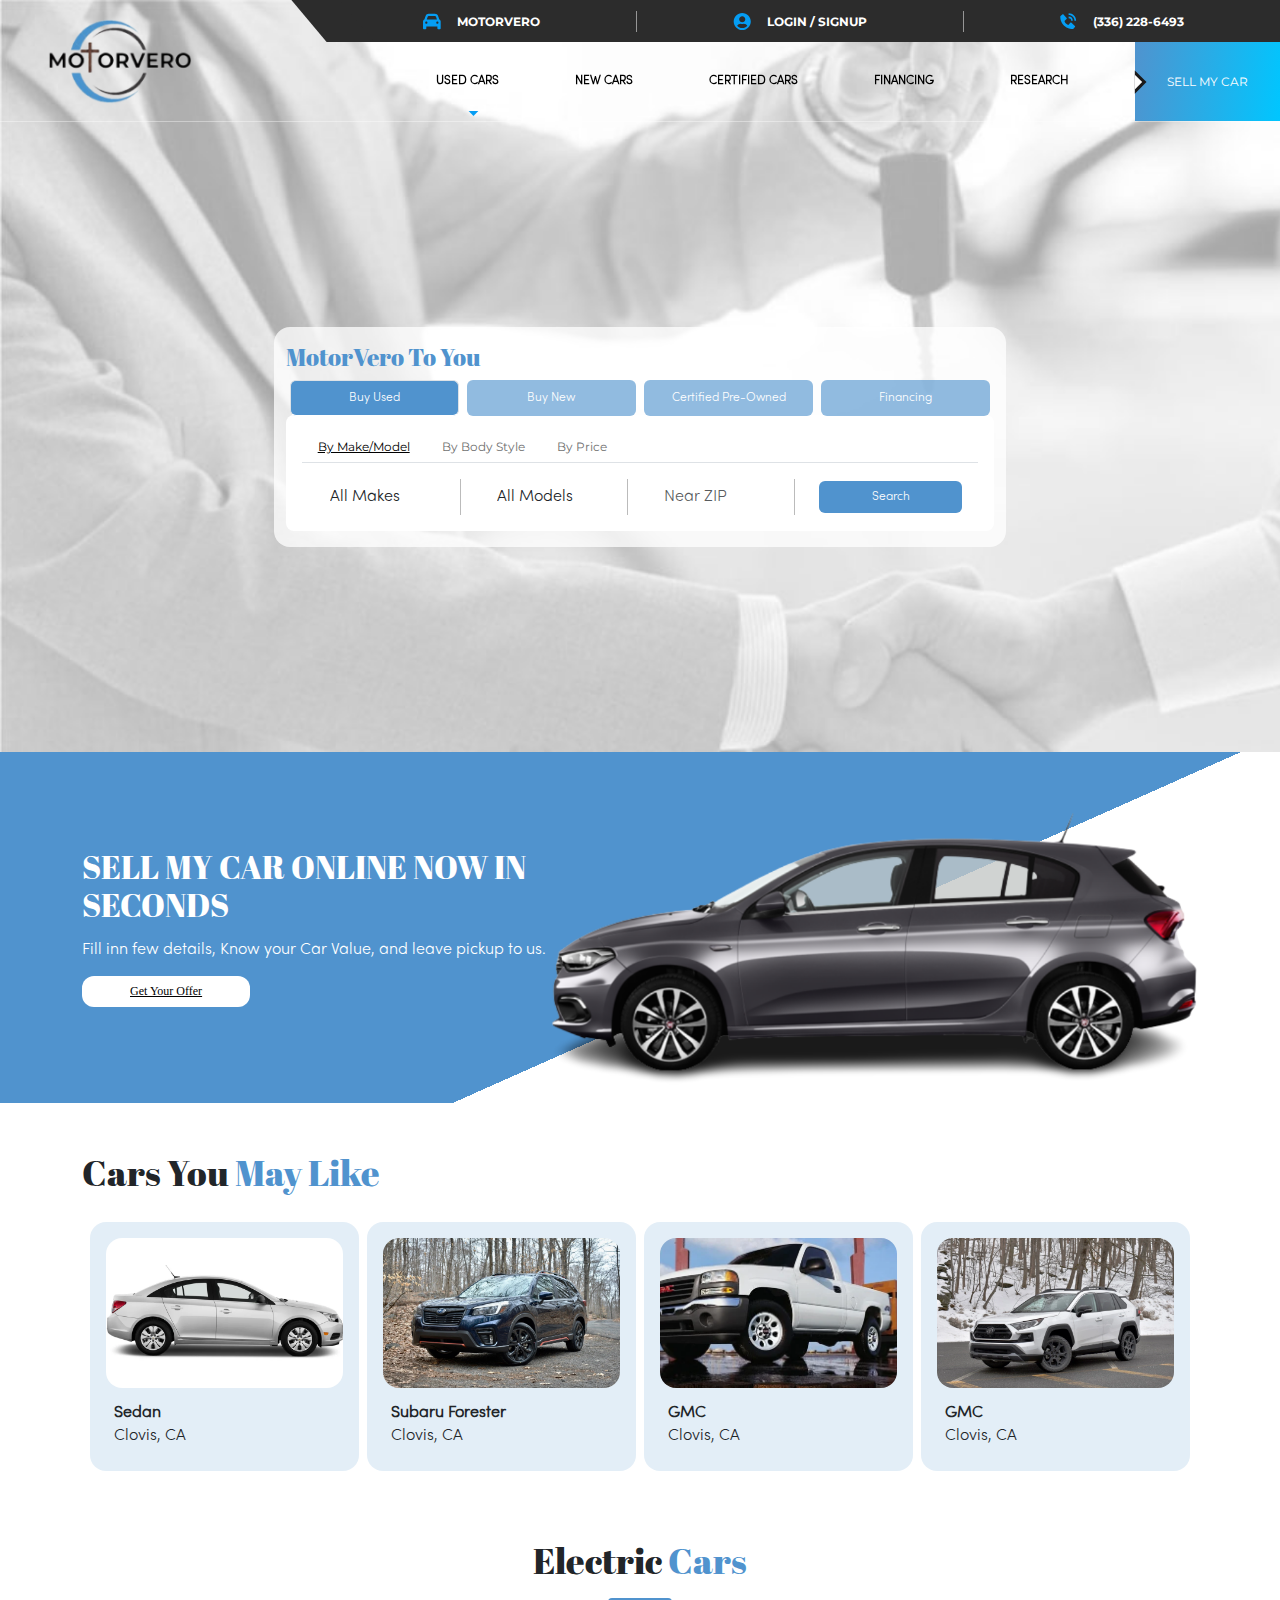
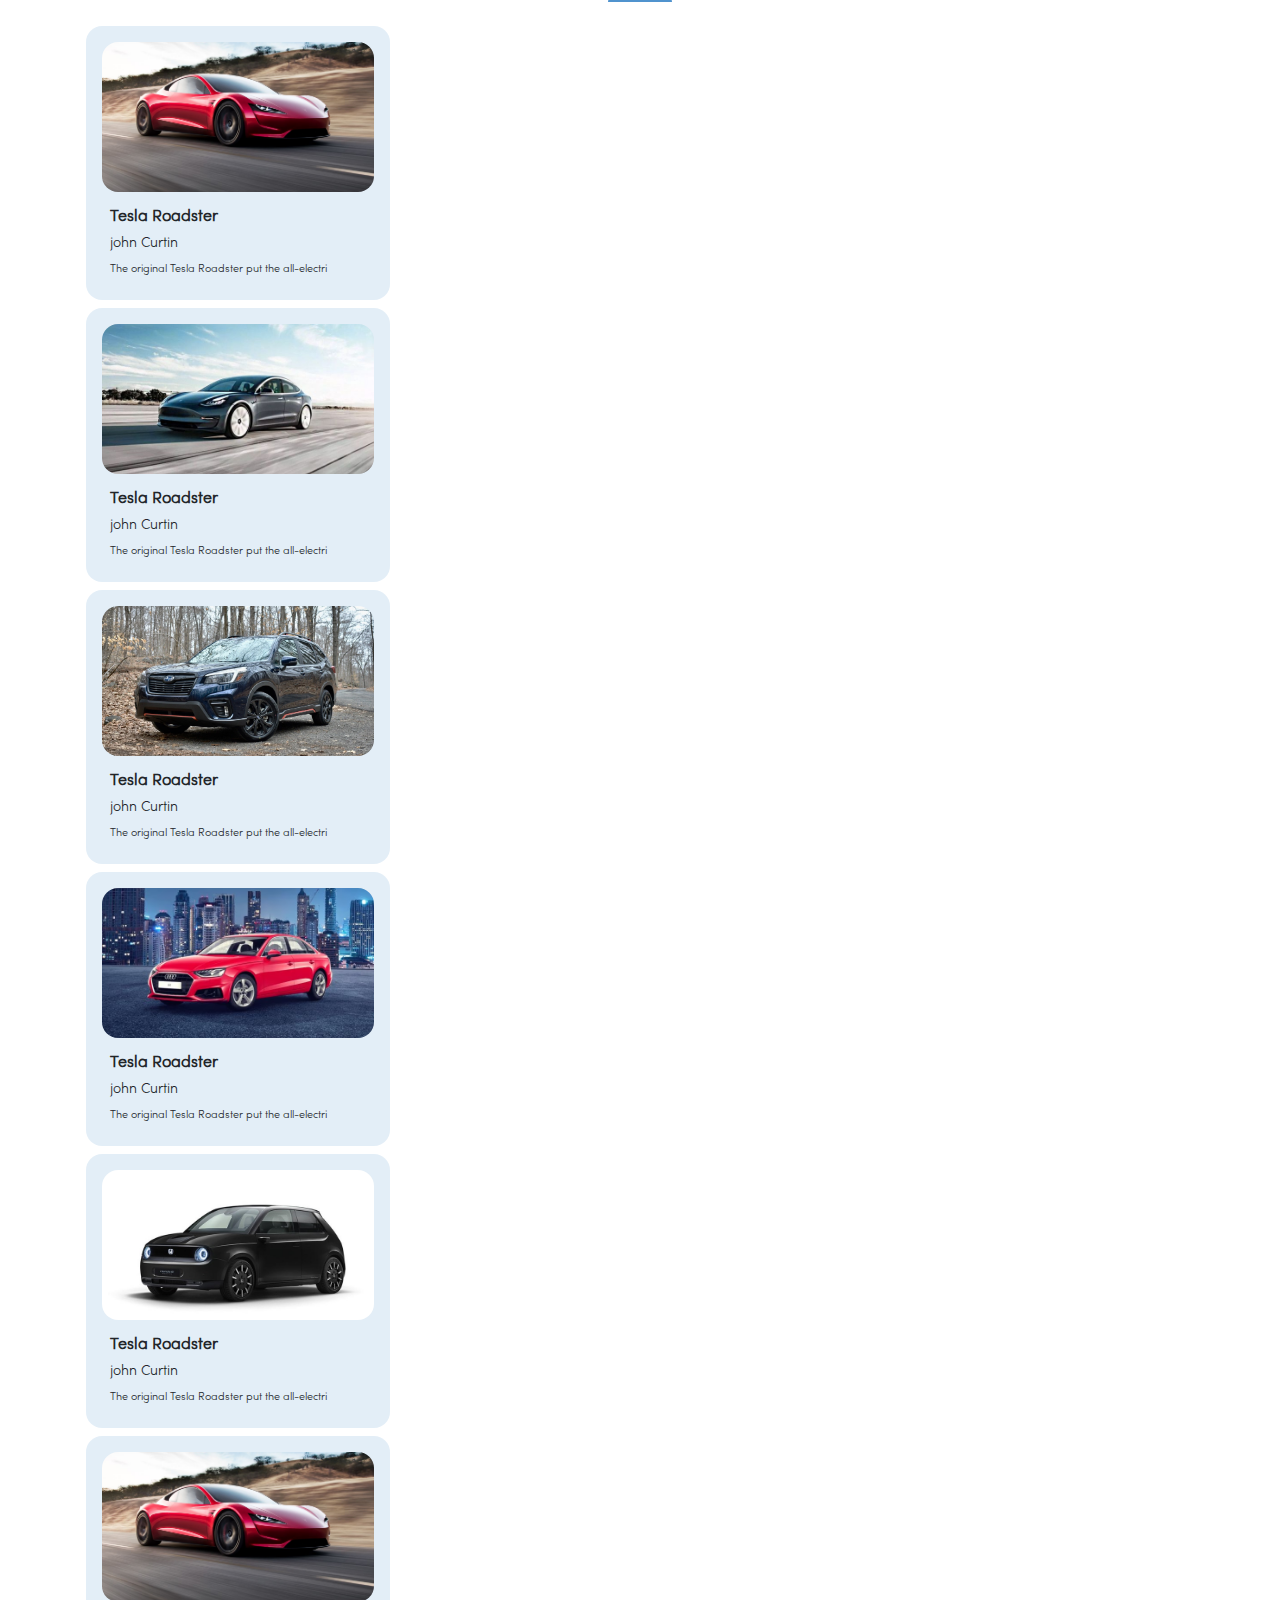
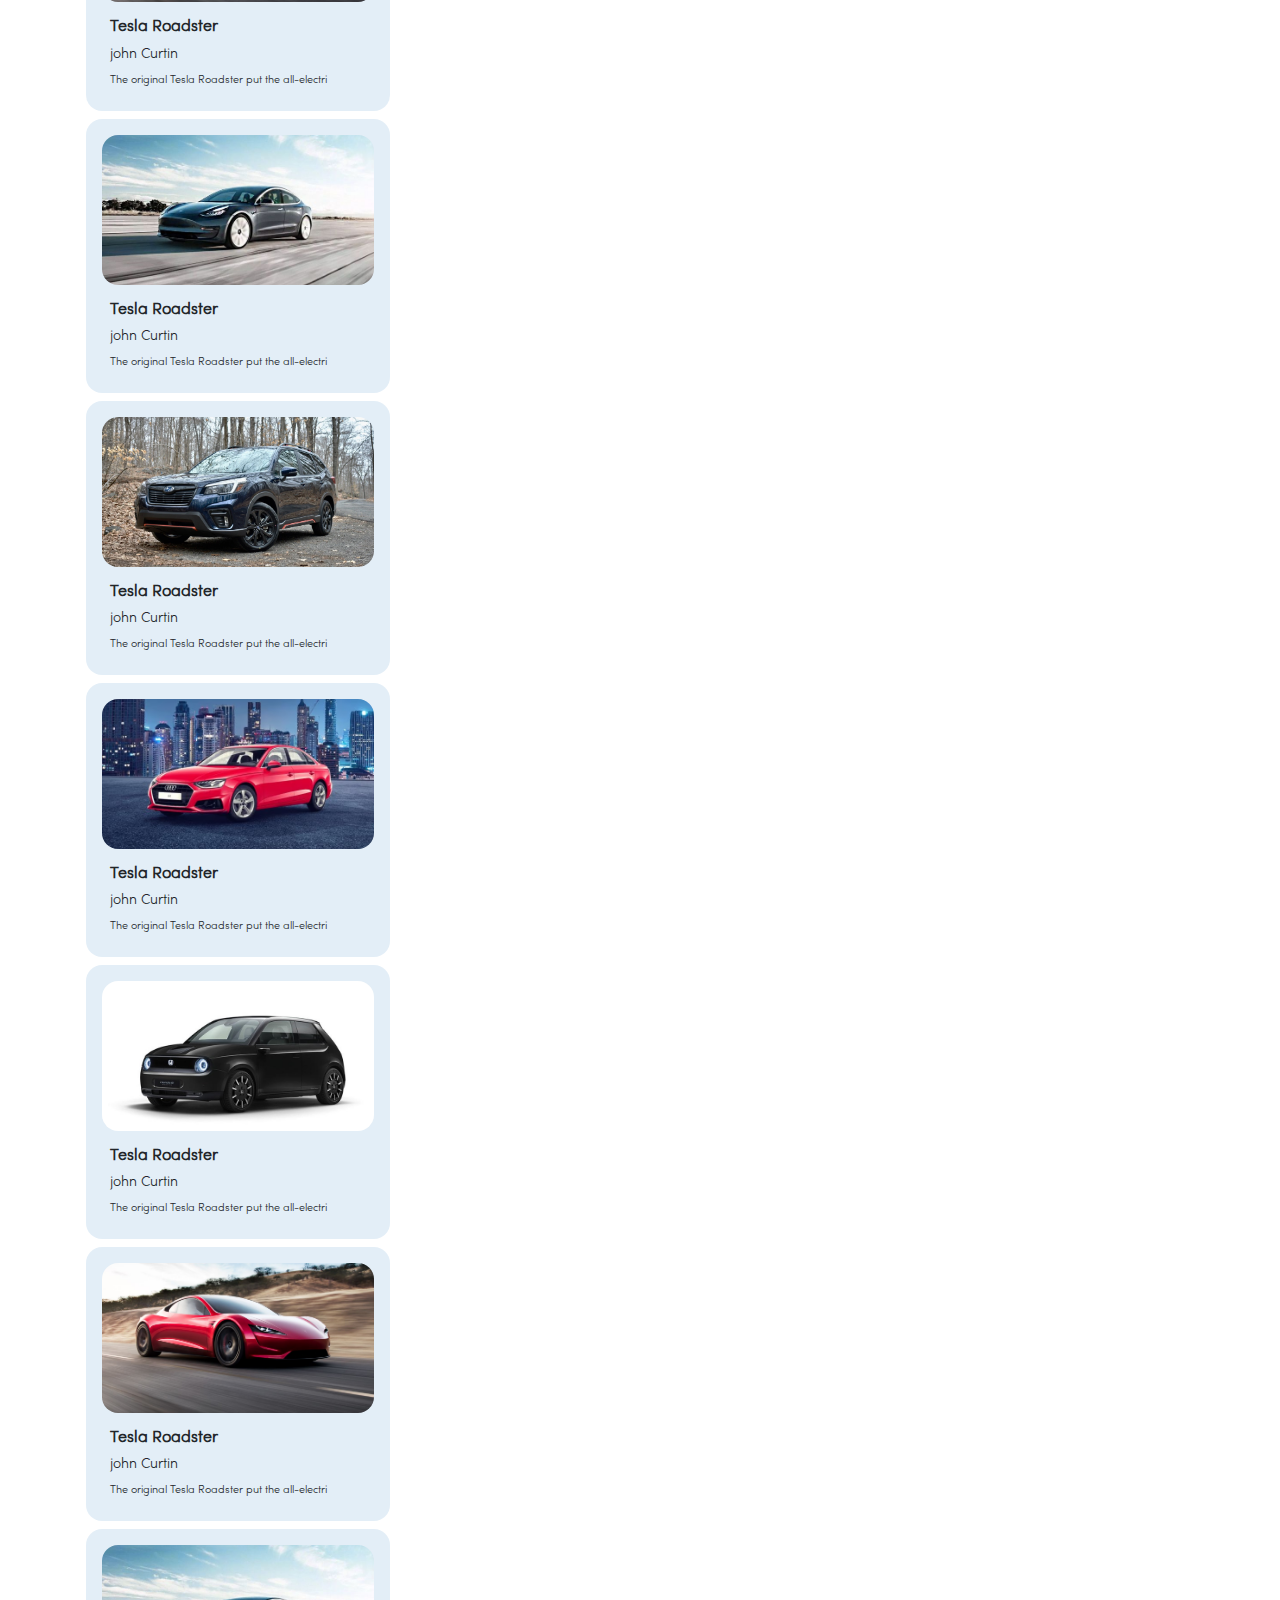
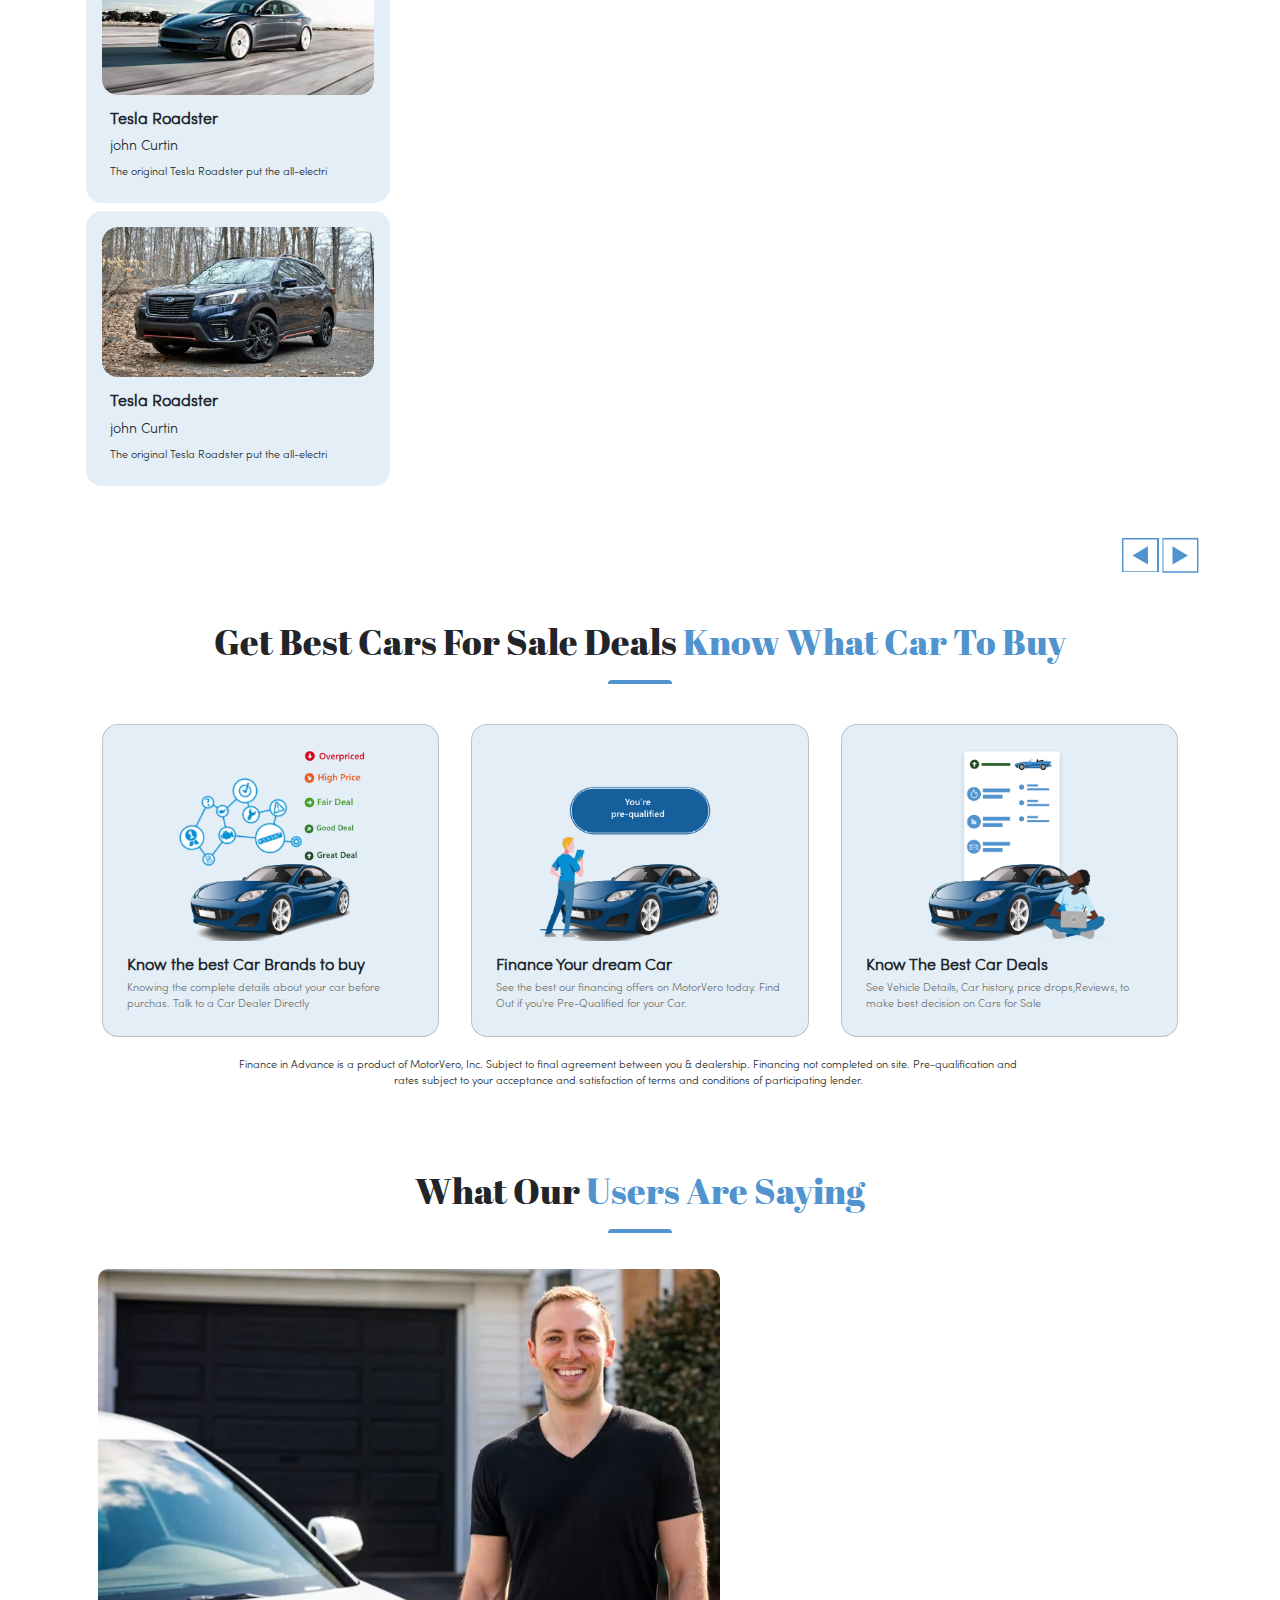
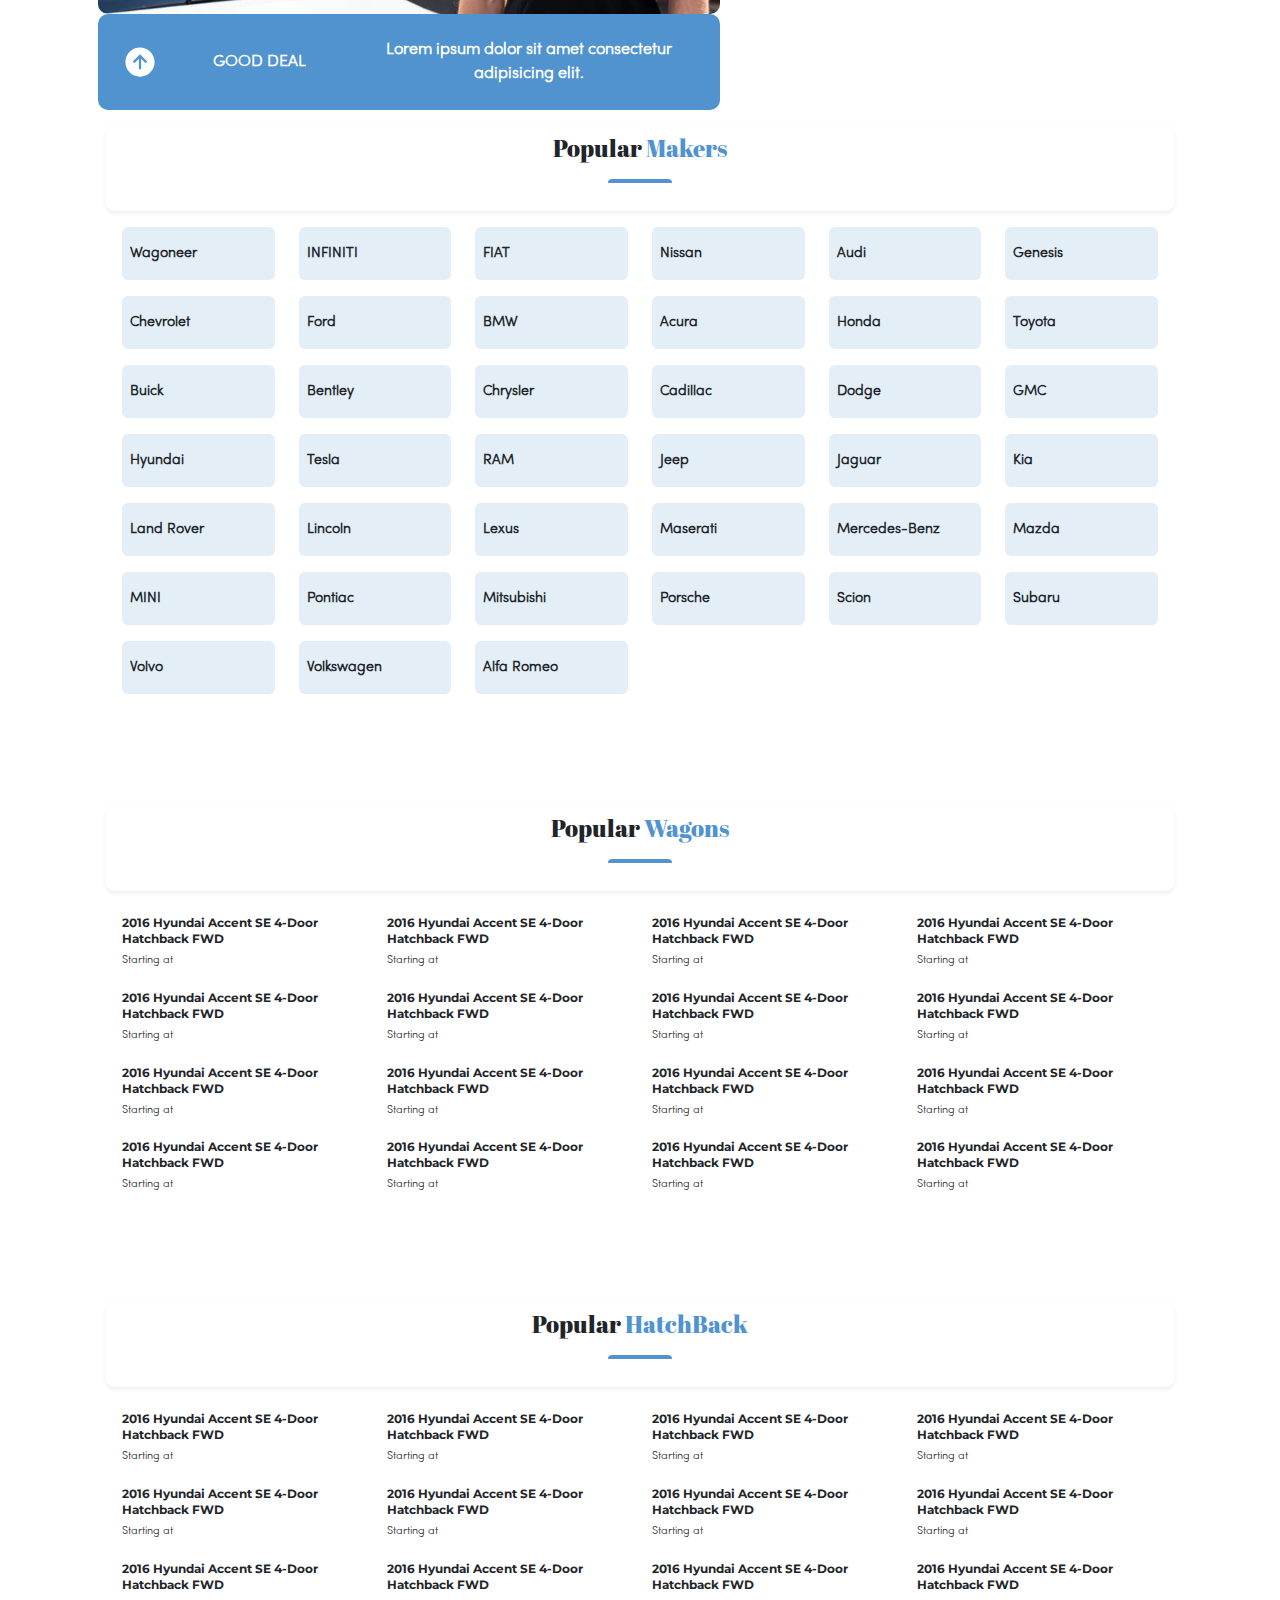
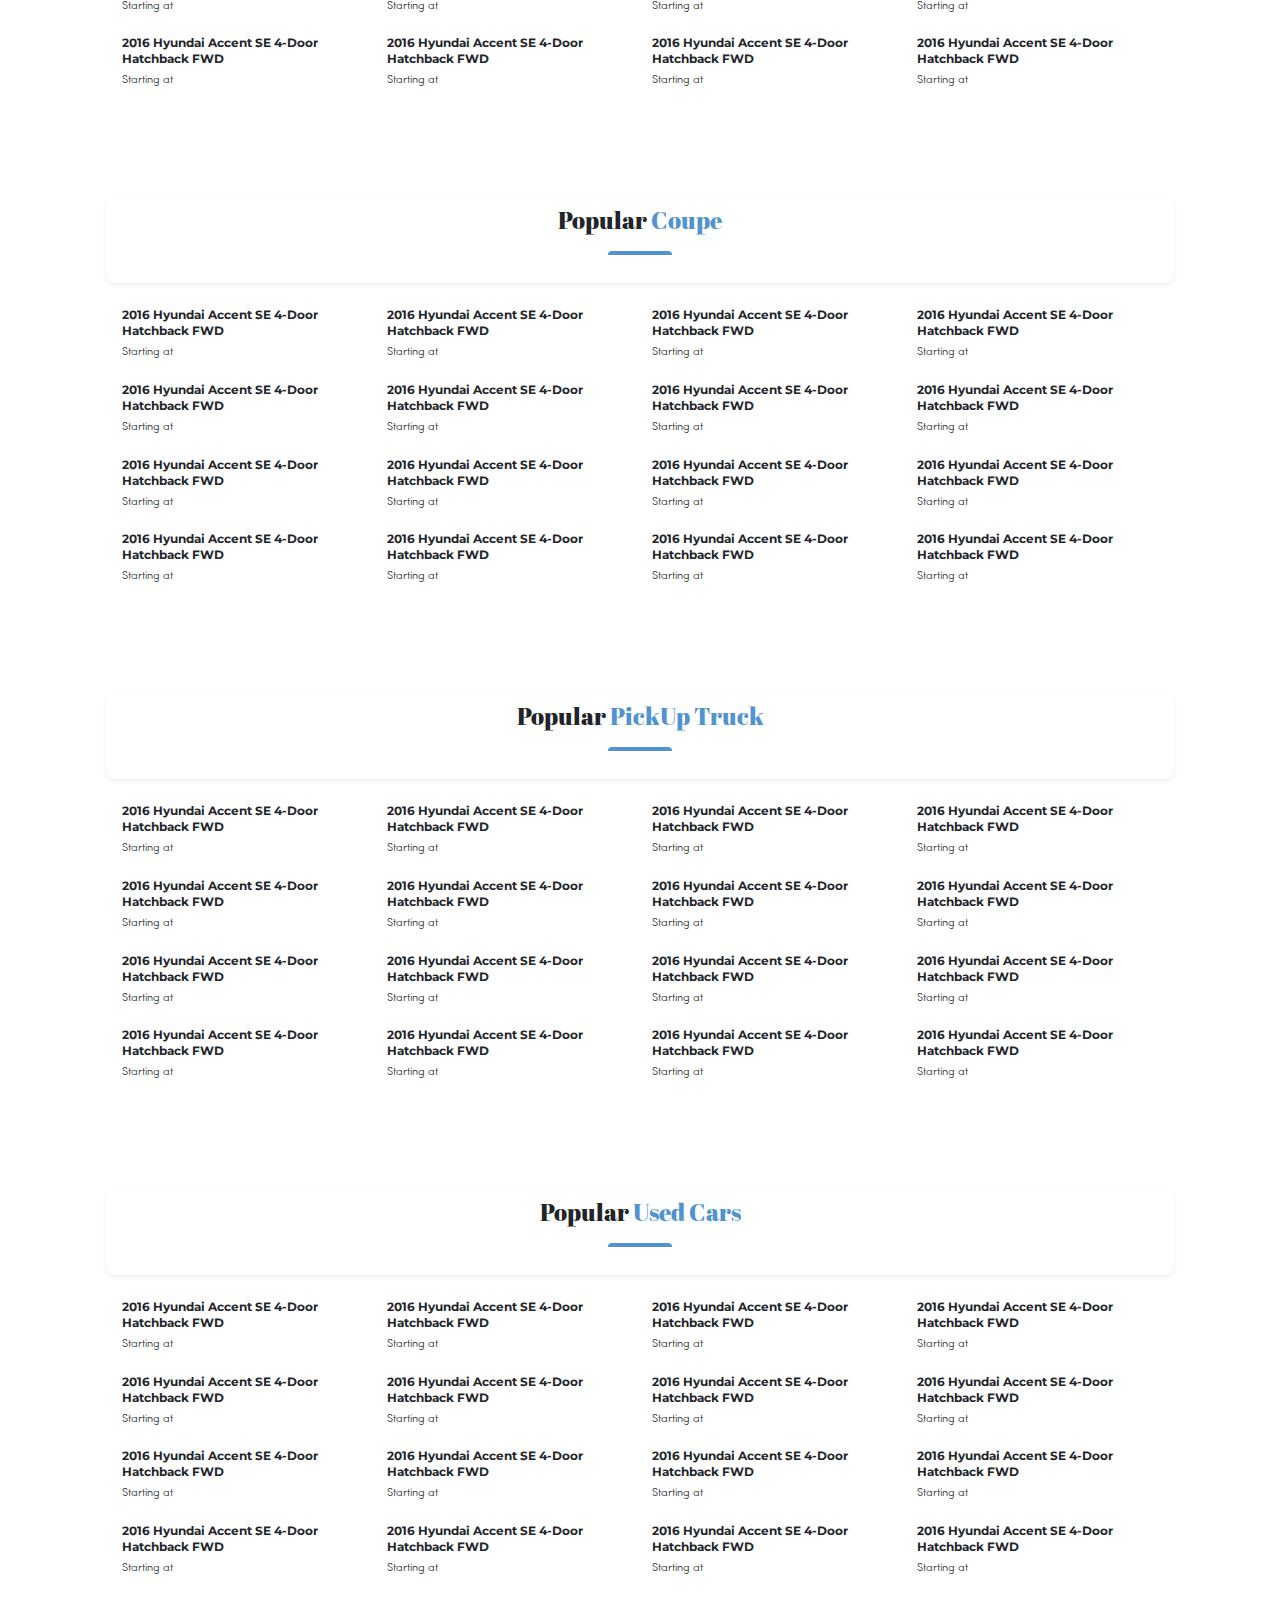
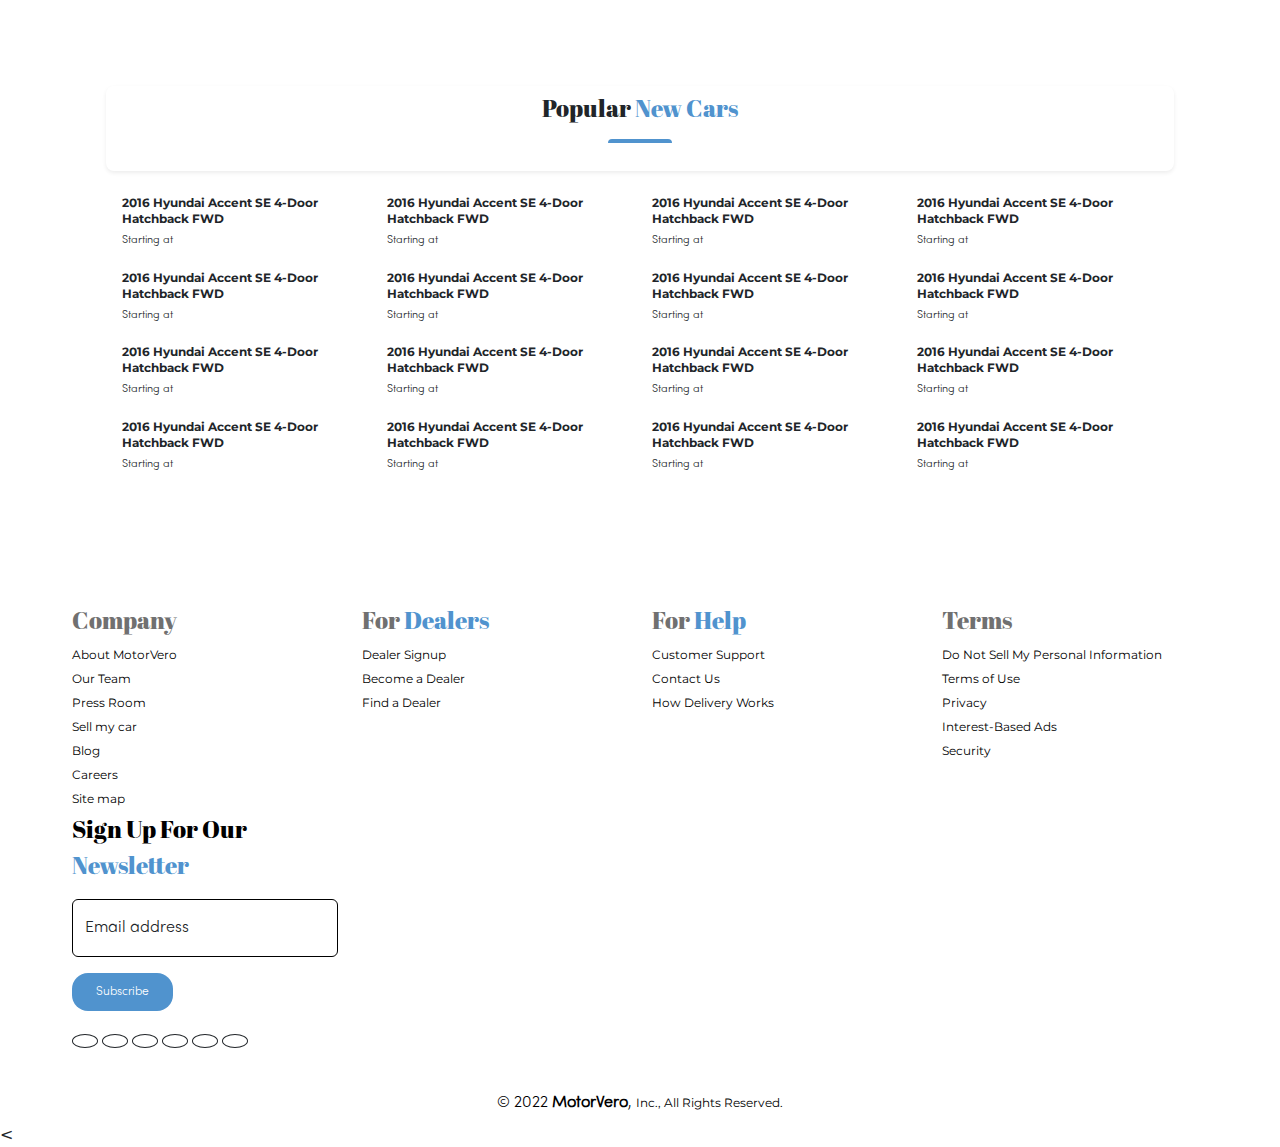
==== commit 6aadcf8e: "." ====
--- a/index.html
+++ b/index.html
@@ -1,5 +1,7 @@
 <!DOCTYPE html>
-<html lang="en"><head>
+<html lang="en">
+
+<head>
     <meta charset="UTF-8">
     <meta http-equiv="X-UA-Compatible" content="IE=edge">
     <meta name="viewport" content="width=device-width, initial-scale=1.0">
@@ -10,38 +12,38 @@
     <script src="./assets/js/bootstrap.js"></script>
     <!-- <link rel="stylesheet" href="./assets/css/main.css"> -->
     <title>Document</title>
-<style>
-    .slick-arrow {
-        display: none !important;
-    }
-
-    .tab-btn {
-        background-color: #5093cea1;
-    }
-
-    .tabintotab .nav-tabs .nav-link:hover,
-    .nav-tabs .nav-link:focus {
-        isolation: isolate;
-        /* border-color: var(--bs-nav-tabs-link-hover-border-color); */
-        background-color: #5093ce !important;
-        color: white;
-    }
-
-    .nav-tabs .nav-link.disabled,
-    .nav-tabs .nav-link:disabled {
-        color: var(--bs-nav-link-disabled-color);
-        background-color: #5093ce !important;
-        border-color: transparent;
-    }
-
-    .tabintotab ul.nav-tabs .nav-link.active,
-    .nav-tabs .nav-item.show .nav-link {
-        color: rgb(255, 0, 0);
-        background-color: #5093ce !important;
-        border-color: var(--bs-nav-tabs-link-active-border-color);
-    }
-
-    /* .tabintotab ul.nav-tabs .nav-link.active::after {
+    <style>
+        .slick-arrow {
+            display: none !important;
+        }
+
+        .tab-btn {
+            background-color: #5093cea1;
+        }
+
+        .tabintotab .nav-tabs .nav-link:hover,
+        .nav-tabs .nav-link:focus {
+            isolation: isolate;
+            /* border-color: var(--bs-nav-tabs-link-hover-border-color); */
+            background-color: #5093ce !important;
+            color: white;
+        }
+
+        .nav-tabs .nav-link.disabled,
+        .nav-tabs .nav-link:disabled {
+            color: var(--bs-nav-link-disabled-color);
+            background-color: #5093ce !important;
+            border-color: transparent;
+        }
+
+        .tabintotab ul.nav-tabs .nav-link.active,
+        .nav-tabs .nav-item.show .nav-link {
+            color: rgb(255, 0, 0);
+            background-color: #5093ce !important;
+            border-color: var(--bs-nav-tabs-link-active-border-color);
+        }
+
+        /* .tabintotab ul.nav-tabs .nav-link.active::after {
         content: "";
         position: absolute;
         border: 1em solid transparent;
@@ -54,85 +56,97 @@
         margin: 0 auto;
     } */
 
-    .tabintotab>div .nav-tabs .nav-link.active {
-        text-decoration: underline;
-        background-color: transparent !important;
-        color: black;
-        border: none;
-    }
-
-    .tabintotab>div .nav-tabs .nav-link:hover,
-    .tabintotab>div .nav-tabs .nav-link:focus {
-        isolation: isolate;
-        /* border-color: var(--bs-nav-tabs-link-hover-border-color); */
-        background-color: transparent !important;
-        color: black;
-        text-decoration: underline;
-        border: 2px;
-        margin: 0px !important;
-    }
-
-    .tabintotab>div .nav-tabs .nav-link {
-        margin: 0px !important;
-        border: none !important;
-        color: #707070;
-    }
-
-
-
-    .tab-dropdown {
-        border: none;
-        border-right: 1px solid #7070707a;
-        border-radius: 0px;
-    }
-
-    .tab-dropdown-focus:focus {
-        border: 1px solid !important;
-    }
-
-    .carbody .card {
-        height: 100px;
-        background-color: #5093ce29 !important;
-        align-items: center;
-        place-content: center;
-        padding-top: 3px;
-        border-radius: 10px !important;
-        border: none;
-
-    }
-
-    .carbody .card input {
-        display: none;
-    }
-
-    .carbody .card>div img {
-        border-radius: 10px;
-    }
-</style></head>
+        .tabintotab>div .nav-tabs .nav-link.active {
+            text-decoration: underline;
+            background-color: transparent !important;
+            color: black;
+            border: none;
+        }
+
+        .tabintotab>div .nav-tabs .nav-link:hover,
+        .tabintotab>div .nav-tabs .nav-link:focus {
+            isolation: isolate;
+            /* border-color: var(--bs-nav-tabs-link-hover-border-color); */
+            background-color: transparent !important;
+            color: black;
+            text-decoration: underline;
+            border: 2px;
+            margin: 0px !important;
+        }
+
+        .tabintotab>div .nav-tabs .nav-link {
+            margin: 0px !important;
+            border: none !important;
+            color: #707070;
+        }
+
+
+
+        .tab-dropdown {
+            border: none;
+            border-right: 1px solid #7070707a;
+            border-radius: 0px;
+        }
+
+        .tab-dropdown-focus:focus {
+            border: 1px solid !important;
+        }
+
+        .carbody .card {
+            height: 100px;
+            background-color: #5093ce29 !important;
+            align-items: center;
+            place-content: center;
+            padding-top: 3px;
+            border-radius: 10px !important;
+            border: none;
+
+        }
+
+        .carbody .card input {
+            display: none;
+        }
+
+        .carbody .card>div img {
+            border-radius: 10px;
+        }
+    </style>
+</head>
 
 
 <body>
     <section class="sticky-top">
         <nav class="topNav d-flex align-items-center justify-content-end">
-            <div class="buttons d-flex h-100 align-items-center">
+            <div class="buttons d-flex h-100 align-items-center fw-bold">
                 <a href="#" class="h-50 topNavBtn d-flex align-items-center bdr skew">
-                    <svg class="me-3" width="18" height="17" viewBox="0 0 18 17" fill="none" xmlns="http://www.w3.org/2000/svg">
-                        <path d="M4.67517 3.82332L3.7734 6.40081H13.9244L13.0226 3.82332C12.8672 3.38107 12.4491 3.08393 11.9792 3.08393H5.71861C5.24871 3.08393 4.83065 3.38107 4.67517 3.82332ZM1.37212 6.56665L2.5883 3.0943C3.05474 1.76409 4.30893 0.872681 5.71861 0.872681H11.9792C13.3889 0.872681 14.6431 1.76409 15.1095 3.0943L16.3257 6.56665C17.1273 6.89834 17.6939 7.68955 17.6939 8.61206V15.2458C17.6939 15.8574 17.1998 16.3514 16.5883 16.3514H15.4827C14.8711 16.3514 14.377 15.8574 14.377 15.2458V13.5874H3.32078V15.2458C3.32078 15.8574 2.82671 16.3514 2.21516 16.3514H1.10953C0.497982 16.3514 0.00390625 15.8574 0.00390625 15.2458V8.61206C0.00390625 7.68955 0.570539 6.89834 1.37212 6.56665ZM4.42641 9.71768C4.42641 9.10613 3.93233 8.61206 3.32078 8.61206C2.70923 8.61206 2.21516 9.10613 2.21516 9.71768C2.21516 10.3292 2.70923 10.8233 3.32078 10.8233C3.93233 10.8233 4.42641 10.3292 4.42641 9.71768ZM14.377 10.8233C14.9886 10.8233 15.4827 10.3292 15.4827 9.71768C15.4827 9.10613 14.9886 8.61206 14.377 8.61206C13.7655 8.61206 13.2714 9.10613 13.2714 9.71768C13.2714 10.3292 13.7655 10.8233 14.377 10.8233Z" fill="#059DF3"></path>
+                    <svg class="me-3" width="18" height="17" viewBox="0 0 18 17" fill="none"
+                        xmlns="http://www.w3.org/2000/svg">
+                        <path
+                            d="M4.67517 3.82332L3.7734 6.40081H13.9244L13.0226 3.82332C12.8672 3.38107 12.4491 3.08393 11.9792 3.08393H5.71861C5.24871 3.08393 4.83065 3.38107 4.67517 3.82332ZM1.37212 6.56665L2.5883 3.0943C3.05474 1.76409 4.30893 0.872681 5.71861 0.872681H11.9792C13.3889 0.872681 14.6431 1.76409 15.1095 3.0943L16.3257 6.56665C17.1273 6.89834 17.6939 7.68955 17.6939 8.61206V15.2458C17.6939 15.8574 17.1998 16.3514 16.5883 16.3514H15.4827C14.8711 16.3514 14.377 15.8574 14.377 15.2458V13.5874H3.32078V15.2458C3.32078 15.8574 2.82671 16.3514 2.21516 16.3514H1.10953C0.497982 16.3514 0.00390625 15.8574 0.00390625 15.2458V8.61206C0.00390625 7.68955 0.570539 6.89834 1.37212 6.56665ZM4.42641 9.71768C4.42641 9.10613 3.93233 8.61206 3.32078 8.61206C2.70923 8.61206 2.21516 9.10613 2.21516 9.71768C2.21516 10.3292 2.70923 10.8233 3.32078 10.8233C3.93233 10.8233 4.42641 10.3292 4.42641 9.71768ZM14.377 10.8233C14.9886 10.8233 15.4827 10.3292 15.4827 9.71768C15.4827 9.10613 14.9886 8.61206 14.377 8.61206C13.7655 8.61206 13.2714 9.10613 13.2714 9.71768C13.2714 10.3292 13.7655 10.8233 14.377 10.8233Z"
+                            fill="#059DF3"></path>
                     </svg>
                     MOTORVERO
                 </a>
 
                 <a href="./login.html" class="h-50 topNavBtn d-flex align-items-center bdr">
-                    <svg class="me-3" width="18" height="19" viewBox="0 0 18 19" fill="none" xmlns="http://www.w3.org/2000/svg">
-                        <path d="M9.24353 0.88855C4.52025 0.88855 0.693359 4.72369 0.693359 9.45714C0.693359 14.1906 4.52025 18.0257 9.24353 18.0257C13.9668 18.0257 17.7937 14.1906 17.7937 9.45714C17.7937 4.72369 13.9668 0.88855 9.24353 0.88855ZM9.24353 4.20542C10.9191 4.20542 12.2775 5.56673 12.2775 7.24589C12.2775 8.92506 10.9191 10.2864 9.24353 10.2864C7.56797 10.2864 6.2096 8.92506 6.2096 7.24589C6.2096 5.56673 7.56797 4.20542 9.24353 4.20542ZM9.24353 16.0909C7.21976 16.0909 5.40629 15.1718 4.19272 13.7345C4.84088 12.5114 6.10961 11.6684 7.58865 11.6684C7.6714 11.6684 7.75414 11.6822 7.83344 11.7064C8.28163 11.8515 8.75051 11.9448 9.24353 11.9448C9.73654 11.9448 10.2089 11.8515 10.6536 11.7064C10.7329 11.6822 10.8157 11.6684 10.8984 11.6684C12.3774 11.6684 13.6462 12.5114 14.2943 13.7345C13.0808 15.1718 11.2673 16.0909 9.24353 16.0909Z" fill="#059DF3"></path>
+                    <svg class="me-3" width="18" height="19" viewBox="0 0 18 19" fill="none"
+                        xmlns="http://www.w3.org/2000/svg">
+                        <path
+                            d="M9.24353 0.88855C4.52025 0.88855 0.693359 4.72369 0.693359 9.45714C0.693359 14.1906 4.52025 18.0257 9.24353 18.0257C13.9668 18.0257 17.7937 14.1906 17.7937 9.45714C17.7937 4.72369 13.9668 0.88855 9.24353 0.88855ZM9.24353 4.20542C10.9191 4.20542 12.2775 5.56673 12.2775 7.24589C12.2775 8.92506 10.9191 10.2864 9.24353 10.2864C7.56797 10.2864 6.2096 8.92506 6.2096 7.24589C6.2096 5.56673 7.56797 4.20542 9.24353 4.20542ZM9.24353 16.0909C7.21976 16.0909 5.40629 15.1718 4.19272 13.7345C4.84088 12.5114 6.10961 11.6684 7.58865 11.6684C7.6714 11.6684 7.75414 11.6822 7.83344 11.7064C8.28163 11.8515 8.75051 11.9448 9.24353 11.9448C9.73654 11.9448 10.2089 11.8515 10.6536 11.7064C10.7329 11.6822 10.8157 11.6684 10.8984 11.6684C12.3774 11.6684 13.6462 12.5114 14.2943 13.7345C13.0808 15.1718 11.2673 16.0909 9.24353 16.0909Z"
+                            fill="#059DF3"></path>
                     </svg>
 
-                    LOGIN / SIGNUPzz
+                    LOGIN / SIGNUP
                 </a>
-                <a href="#" class="h-50 topNavBtn d-flex align-items-center">
-                    <svg class="me-3" width="17" height="17" viewBox="0 0 17 17" fill="none" xmlns="http://www.w3.org/2000/svg">
-                        <path d="M14.4589 7.77798H16.1255C16.1255 3.50297 12.898 0.278809 8.61719 0.278809V1.94548C12.0022 1.94548 14.4589 4.39797 14.4589 7.77798Z" fill="#059DF3"></path>
-                        <path d="M8.62654 5.27884C10.379 5.27884 11.1265 6.02634 11.1265 7.77884H12.7932C12.7932 5.09134 11.314 3.61218 8.62654 3.61218V5.27884ZM11.4782 9.81468C11.3181 9.66914 11.1077 9.59152 10.8914 9.5982C10.6751 9.60489 10.4699 9.69536 10.319 9.85051L8.32487 11.9013C7.84487 11.8097 6.87987 11.5088 5.88654 10.518C4.8932 9.52384 4.59237 8.55634 4.5032 8.07968L6.55237 6.08468C6.70771 5.93395 6.79832 5.7287 6.805 5.51235C6.81169 5.296 6.73394 5.08555 6.5882 4.92551L3.50904 1.53968C3.36324 1.37914 3.1606 1.28177 2.94416 1.26823C2.72773 1.25469 2.51454 1.32606 2.34987 1.46718L0.541537 3.01801C0.397463 3.16261 0.31147 3.35505 0.29987 3.55884C0.28737 3.76718 0.0490371 8.70218 3.8757 12.5305C7.21404 15.868 11.3957 16.1122 12.5474 16.1122C12.7157 16.1122 12.819 16.1072 12.8465 16.1055C13.0503 16.0941 13.2426 16.0077 13.3865 15.863L14.9365 14.0538C15.0778 13.8893 15.1493 13.6762 15.1359 13.4597C15.1225 13.2433 15.0253 13.0406 14.8649 12.8947L11.4782 9.81468V9.81468Z" fill="#059DF3"></path>
+                <a href="tel:00000000" class="h-50 topNavBtn d-flex align-items-center">
+                    <svg class="me-3" width="17" height="17" viewBox="0 0 17 17" fill="none"
+                        xmlns="http://www.w3.org/2000/svg">
+                        <path
+                            d="M14.4589 7.77798H16.1255C16.1255 3.50297 12.898 0.278809 8.61719 0.278809V1.94548C12.0022 1.94548 14.4589 4.39797 14.4589 7.77798Z"
+                            fill="#059DF3"></path>
+                        <path
+                            d="M8.62654 5.27884C10.379 5.27884 11.1265 6.02634 11.1265 7.77884H12.7932C12.7932 5.09134 11.314 3.61218 8.62654 3.61218V5.27884ZM11.4782 9.81468C11.3181 9.66914 11.1077 9.59152 10.8914 9.5982C10.6751 9.60489 10.4699 9.69536 10.319 9.85051L8.32487 11.9013C7.84487 11.8097 6.87987 11.5088 5.88654 10.518C4.8932 9.52384 4.59237 8.55634 4.5032 8.07968L6.55237 6.08468C6.70771 5.93395 6.79832 5.7287 6.805 5.51235C6.81169 5.296 6.73394 5.08555 6.5882 4.92551L3.50904 1.53968C3.36324 1.37914 3.1606 1.28177 2.94416 1.26823C2.72773 1.25469 2.51454 1.32606 2.34987 1.46718L0.541537 3.01801C0.397463 3.16261 0.31147 3.35505 0.29987 3.55884C0.28737 3.76718 0.0490371 8.70218 3.8757 12.5305C7.21404 15.868 11.3957 16.1122 12.5474 16.1122C12.7157 16.1122 12.819 16.1072 12.8465 16.1055C13.0503 16.0941 13.2426 16.0077 13.3865 15.863L14.9365 14.0538C15.0778 13.8893 15.1493 13.6762 15.1359 13.4597C15.1225 13.2433 15.0253 13.0406 14.8649 12.8947L11.4782 9.81468V9.81468Z"
+                            fill="#059DF3"></path>
                     </svg>
 
                     (336) 228-6493
@@ -141,7 +155,7 @@
         </nav>
         <nav class="ps-lg-5 main">
             <div class="logo d-flex justify-content-start align-items-center">
-                <a href="#">
+                <a href="./index.html">
                     <img src="./assets/images/logo/logo.png" alt="">
                 </a>
             </div>
@@ -151,11 +165,11 @@
                 <div class="bars3"></div>
             </div>
             <ul class="nav-links">
-                <li><a href="#" class="text-uppercase active">used cars</a></li>
-                <li><a href="#" class="text-uppercase">new cars</a></li>
-                <li><a href="#" class="text-uppercase">certified cars</a></li>
-                <li><a href="#" class="text-uppercase">financing</a></li>
-                <li><a href="#" class="text-uppercase">research</a></li>
+                <li><a href="./usedcars.html" class="text-uppercase active">used cars</a></li>
+                <li><a href="./newcars.html" class="text-uppercase">new cars</a></li>
+                <li><a href="./certifiedcars.html" class="text-uppercase">certified cars</a></li>
+                <li><a href="./financing.html" class="text-uppercase">financing</a></li>
+                <li><a href="./research.html" class="text-uppercase">research</a></li>
 
                 <li><button class="book-button" href="#">SELL MY CAR</button></li>
                 <!-- <li class="phoneSearch"><a href="#" class="text-uppercase">
@@ -168,23 +182,34 @@
                 <li class="phoneTopBar">
                     <div class="buttons d-flex w-100 justify-content-evenly align-items-center">
                         <a href="#" class=" topNavBtn d-flex align-items-center">
-                            <svg class="me-3" width="18" height="17" viewBox="0 0 18 17" fill="none" xmlns="http://www.w3.org/2000/svg">
-                                <path d="M4.67517 3.82332L3.7734 6.40081H13.9244L13.0226 3.82332C12.8672 3.38107 12.4491 3.08393 11.9792 3.08393H5.71861C5.24871 3.08393 4.83065 3.38107 4.67517 3.82332ZM1.37212 6.56665L2.5883 3.0943C3.05474 1.76409 4.30893 0.872681 5.71861 0.872681H11.9792C13.3889 0.872681 14.6431 1.76409 15.1095 3.0943L16.3257 6.56665C17.1273 6.89834 17.6939 7.68955 17.6939 8.61206V15.2458C17.6939 15.8574 17.1998 16.3514 16.5883 16.3514H15.4827C14.8711 16.3514 14.377 15.8574 14.377 15.2458V13.5874H3.32078V15.2458C3.32078 15.8574 2.82671 16.3514 2.21516 16.3514H1.10953C0.497982 16.3514 0.00390625 15.8574 0.00390625 15.2458V8.61206C0.00390625 7.68955 0.570539 6.89834 1.37212 6.56665ZM4.42641 9.71768C4.42641 9.10613 3.93233 8.61206 3.32078 8.61206C2.70923 8.61206 2.21516 9.10613 2.21516 9.71768C2.21516 10.3292 2.70923 10.8233 3.32078 10.8233C3.93233 10.8233 4.42641 10.3292 4.42641 9.71768ZM14.377 10.8233C14.9886 10.8233 15.4827 10.3292 15.4827 9.71768C15.4827 9.10613 14.9886 8.61206 14.377 8.61206C13.7655 8.61206 13.2714 9.10613 13.2714 9.71768C13.2714 10.3292 13.7655 10.8233 14.377 10.8233Z" fill="#059DF3"></path>
+                            <svg class="me-3" width="18" height="17" viewBox="0 0 18 17" fill="none"
+                                xmlns="http://www.w3.org/2000/svg">
+                                <path
+                                    d="M4.67517 3.82332L3.7734 6.40081H13.9244L13.0226 3.82332C12.8672 3.38107 12.4491 3.08393 11.9792 3.08393H5.71861C5.24871 3.08393 4.83065 3.38107 4.67517 3.82332ZM1.37212 6.56665L2.5883 3.0943C3.05474 1.76409 4.30893 0.872681 5.71861 0.872681H11.9792C13.3889 0.872681 14.6431 1.76409 15.1095 3.0943L16.3257 6.56665C17.1273 6.89834 17.6939 7.68955 17.6939 8.61206V15.2458C17.6939 15.8574 17.1998 16.3514 16.5883 16.3514H15.4827C14.8711 16.3514 14.377 15.8574 14.377 15.2458V13.5874H3.32078V15.2458C3.32078 15.8574 2.82671 16.3514 2.21516 16.3514H1.10953C0.497982 16.3514 0.00390625 15.8574 0.00390625 15.2458V8.61206C0.00390625 7.68955 0.570539 6.89834 1.37212 6.56665ZM4.42641 9.71768C4.42641 9.10613 3.93233 8.61206 3.32078 8.61206C2.70923 8.61206 2.21516 9.10613 2.21516 9.71768C2.21516 10.3292 2.70923 10.8233 3.32078 10.8233C3.93233 10.8233 4.42641 10.3292 4.42641 9.71768ZM14.377 10.8233C14.9886 10.8233 15.4827 10.3292 15.4827 9.71768C15.4827 9.10613 14.9886 8.61206 14.377 8.61206C13.7655 8.61206 13.2714 9.10613 13.2714 9.71768C13.2714 10.3292 13.7655 10.8233 14.377 10.8233Z"
+                                    fill="#059DF3"></path>
                             </svg>
                             SPEEDY LIMO FLEET
                         </a>
 
                         <a href="#" class=" topNavBtn d-flex align-items-center">
-                            <svg class="me-3" width="18" height="19" viewBox="0 0 18 19" fill="none" xmlns="http://www.w3.org/2000/svg">
-                                <path d="M9.24353 0.88855C4.52025 0.88855 0.693359 4.72369 0.693359 9.45714C0.693359 14.1906 4.52025 18.0257 9.24353 18.0257C13.9668 18.0257 17.7937 14.1906 17.7937 9.45714C17.7937 4.72369 13.9668 0.88855 9.24353 0.88855ZM9.24353 4.20542C10.9191 4.20542 12.2775 5.56673 12.2775 7.24589C12.2775 8.92506 10.9191 10.2864 9.24353 10.2864C7.56797 10.2864 6.2096 8.92506 6.2096 7.24589C6.2096 5.56673 7.56797 4.20542 9.24353 4.20542ZM9.24353 16.0909C7.21976 16.0909 5.40629 15.1718 4.19272 13.7345C4.84088 12.5114 6.10961 11.6684 7.58865 11.6684C7.6714 11.6684 7.75414 11.6822 7.83344 11.7064C8.28163 11.8515 8.75051 11.9448 9.24353 11.9448C9.73654 11.9448 10.2089 11.8515 10.6536 11.7064C10.7329 11.6822 10.8157 11.6684 10.8984 11.6684C12.3774 11.6684 13.6462 12.5114 14.2943 13.7345C13.0808 15.1718 11.2673 16.0909 9.24353 16.0909Z" fill="#059DF3"></path>
+                            <svg class="me-3" width="18" height="19" viewBox="0 0 18 19" fill="none"
+                                xmlns="http://www.w3.org/2000/svg">
+                                <path
+                                    d="M9.24353 0.88855C4.52025 0.88855 0.693359 4.72369 0.693359 9.45714C0.693359 14.1906 4.52025 18.0257 9.24353 18.0257C13.9668 18.0257 17.7937 14.1906 17.7937 9.45714C17.7937 4.72369 13.9668 0.88855 9.24353 0.88855ZM9.24353 4.20542C10.9191 4.20542 12.2775 5.56673 12.2775 7.24589C12.2775 8.92506 10.9191 10.2864 9.24353 10.2864C7.56797 10.2864 6.2096 8.92506 6.2096 7.24589C6.2096 5.56673 7.56797 4.20542 9.24353 4.20542ZM9.24353 16.0909C7.21976 16.0909 5.40629 15.1718 4.19272 13.7345C4.84088 12.5114 6.10961 11.6684 7.58865 11.6684C7.6714 11.6684 7.75414 11.6822 7.83344 11.7064C8.28163 11.8515 8.75051 11.9448 9.24353 11.9448C9.73654 11.9448 10.2089 11.8515 10.6536 11.7064C10.7329 11.6822 10.8157 11.6684 10.8984 11.6684C12.3774 11.6684 13.6462 12.5114 14.2943 13.7345C13.0808 15.1718 11.2673 16.0909 9.24353 16.0909Z"
+                                    fill="#059DF3"></path>
                             </svg>
 
                             LOGIN / SIGNUP
                         </a>
                         <a href="#" class=" topNavBtn d-flex align-items-center">
-                            <svg class="me-3" width="17" height="17" viewBox="0 0 17 17" fill="none" xmlns="http://www.w3.org/2000/svg">
-                                <path d="M14.4589 7.77798H16.1255C16.1255 3.50297 12.898 0.278809 8.61719 0.278809V1.94548C12.0022 1.94548 14.4589 4.39797 14.4589 7.77798Z" fill="#059DF3"></path>
-                                <path d="M8.62654 5.27884C10.379 5.27884 11.1265 6.02634 11.1265 7.77884H12.7932C12.7932 5.09134 11.314 3.61218 8.62654 3.61218V5.27884ZM11.4782 9.81468C11.3181 9.66914 11.1077 9.59152 10.8914 9.5982C10.6751 9.60489 10.4699 9.69536 10.319 9.85051L8.32487 11.9013C7.84487 11.8097 6.87987 11.5088 5.88654 10.518C4.8932 9.52384 4.59237 8.55634 4.5032 8.07968L6.55237 6.08468C6.70771 5.93395 6.79832 5.7287 6.805 5.51235C6.81169 5.296 6.73394 5.08555 6.5882 4.92551L3.50904 1.53968C3.36324 1.37914 3.1606 1.28177 2.94416 1.26823C2.72773 1.25469 2.51454 1.32606 2.34987 1.46718L0.541537 3.01801C0.397463 3.16261 0.31147 3.35505 0.29987 3.55884C0.28737 3.76718 0.0490371 8.70218 3.8757 12.5305C7.21404 15.868 11.3957 16.1122 12.5474 16.1122C12.7157 16.1122 12.819 16.1072 12.8465 16.1055C13.0503 16.0941 13.2426 16.0077 13.3865 15.863L14.9365 14.0538C15.0778 13.8893 15.1493 13.6762 15.1359 13.4597C15.1225 13.2433 15.0253 13.0406 14.8649 12.8947L11.4782 9.81468V9.81468Z" fill="#059DF3"></path>
+                            <svg class="me-3" width="17" height="17" viewBox="0 0 17 17" fill="none"
+                                xmlns="http://www.w3.org/2000/svg">
+                                <path
+                                    d="M14.4589 7.77798H16.1255C16.1255 3.50297 12.898 0.278809 8.61719 0.278809V1.94548C12.0022 1.94548 14.4589 4.39797 14.4589 7.77798Z"
+                                    fill="#059DF3"></path>
+                                <path
+                                    d="M8.62654 5.27884C10.379 5.27884 11.1265 6.02634 11.1265 7.77884H12.7932C12.7932 5.09134 11.314 3.61218 8.62654 3.61218V5.27884ZM11.4782 9.81468C11.3181 9.66914 11.1077 9.59152 10.8914 9.5982C10.6751 9.60489 10.4699 9.69536 10.319 9.85051L8.32487 11.9013C7.84487 11.8097 6.87987 11.5088 5.88654 10.518C4.8932 9.52384 4.59237 8.55634 4.5032 8.07968L6.55237 6.08468C6.70771 5.93395 6.79832 5.7287 6.805 5.51235C6.81169 5.296 6.73394 5.08555 6.5882 4.92551L3.50904 1.53968C3.36324 1.37914 3.1606 1.28177 2.94416 1.26823C2.72773 1.25469 2.51454 1.32606 2.34987 1.46718L0.541537 3.01801C0.397463 3.16261 0.31147 3.35505 0.29987 3.55884C0.28737 3.76718 0.0490371 8.70218 3.8757 12.5305C7.21404 15.868 11.3957 16.1122 12.5474 16.1122C12.7157 16.1122 12.819 16.1072 12.8465 16.1055C13.0503 16.0941 13.2426 16.0077 13.3865 15.863L14.9365 14.0538C15.0778 13.8893 15.1493 13.6762 15.1359 13.4597C15.1225 13.2433 15.0253 13.0406 14.8649 12.8947L11.4782 9.81468V9.81468Z"
+                                    fill="#059DF3"></path>
                             </svg>
 
                             (336) 228-6493
@@ -205,17 +230,24 @@
                         <ul class="nav nav-tabs mt-2 border-0 " id="myTab" role="tablist">
 
                             <li class="nav-item col  px-1" role="presentation">
-                                <a class="nav-link active btn tab-btn text-white" id="profile-tab" data-bs-toggle="tab" href="#buy" role="tab" aria-controls="buy" aria-selected="true">Buy Used</a>
+                                <a class="nav-link active btn tab-btn text-white" id="profile-tab" data-bs-toggle="tab"
+                                    href="#buy" role="tab" aria-controls="buy" aria-selected="true">Buy Used</a>
                             </li>
                             <li class="nav-item col  px-1" role="presentation">
-                                <a class="nav-link btn tab-btn text-white" id="buy_new-tab" data-bs-toggle="tab" href="#buy_new" role="tab" aria-controls="buy_new" aria-selected="false" tabindex="-1">Buy New</a>
+                                <a class="nav-link btn tab-btn text-white" id="buy_new-tab" data-bs-toggle="tab"
+                                    href="#buy_new" role="tab" aria-controls="buy_new" aria-selected="false"
+                                    tabindex="-1">Buy New</a>
                             </li>
                             <li class="nav-item col px-1" role="presentation">
-                                <a class="nav-link btn tab-btn text-white px-0" id="certified-tab" data-bs-toggle="tab" href="#certified" role="tab" aria-controls="certified" aria-selected="false" tabindex="-1">Certified
+                                <a class="nav-link btn tab-btn text-white px-0" id="certified-tab" data-bs-toggle="tab"
+                                    href="#certified" role="tab" aria-controls="certified" aria-selected="false"
+                                    tabindex="-1">Certified
                                     Pre-Owned</a>
                             </li>
                             <li class="nav-item col px-1" role="presentation">
-                                <a class="nav-link btn tab-btn text-white" id="financing-tab" data-bs-toggle="tab" href="#financing" role="tab" aria-controls="financing" aria-selected="false" tabindex="-1">Financing</a>
+                                <a class="nav-link btn tab-btn text-white" id="financing-tab" data-bs-toggle="tab"
+                                    href="#financing" role="tab" aria-controls="financing" aria-selected="false"
+                                    tabindex="-1">Financing</a>
                             </li>
                         </ul>
                         <div class="tab-content p-3 bg-white rounded-3 pb-0" id="myTabContent">
@@ -223,23 +255,31 @@
                             <div class="tab-pane fade show active" id="buy" role="tabpanel" aria-labelledby="buy-tab">
                                 <ul class="nav nav-tabs" id="myTabNested" role="tablist">
                                     <li class="nav-item position-relative" role="presentationnested">
-                                        <a class="nav-link active" id="model-tab" data-bs-toggle="tab" href="#model" role="tab" aria-controls="model" aria-selected="true"> By
+                                        <a class="nav-link active" id="model-tab" data-bs-toggle="tab" href="#model"
+                                            role="tab" aria-controls="model" aria-selected="true"> By
                                             Make/Model</a>
                                     </li>
                                     <li class="nav-item position-relative" role="presentationnested">
-                                        <a class="nav-link" id="price-tab" data-bs-toggle="tab" href="#price" role="tab" aria-controls="price" aria-selected="false" tabindex="-1">By Body Style</a>
+                                        <a class="nav-link" id="price-tab" data-bs-toggle="tab" href="#price" role="tab"
+                                            aria-controls="price" aria-selected="false" tabindex="-1">By Body Style</a>
                                     </li>
                                     <li class="nav-item position-relative" role="presentationnested">
-                                        <a class="nav-link " id="byprice-tab" data-bs-toggle="tab" href="#byprice" role="tab" aria-controls="byprice" aria-selected="false" tabindex="-1">By Price</a>
+                                        <a class="nav-link " id="byprice-tab" data-bs-toggle="tab" href="#byprice"
+                                            role="tab" aria-controls="byprice" aria-selected="false" tabindex="-1">By
+                                            Price</a>
                                     </li>
                                 </ul>
 
                                 <div class="tab-content p-3 bg-white rounded-3" id="myTabContentNested">
-                                    <div class="tab-pane fade active show" id="model" role="tabpanel" aria-labelledby="model-tab">
+                                    <div class="tab-pane fade active show" id="model" role="tabpanel"
+                                        aria-labelledby="model-tab">
                                         <div class="row h-100">
                                             <div class="col-md-3 col-sm-4 col-12">
                                                 <div class="h-100">
-                                                    <select class="form-control box-shadow-0 tab-dropdown tab-dropdown-focus" autocomplete="off" id="carPickerUsed_makerSelect" aria-label="Select Make">
+                                                    <select
+                                                        class="form-control box-shadow-0 tab-dropdown tab-dropdown-focus"
+                                                        autocomplete="off" id="carPickerUsed_makerSelect"
+                                                        aria-label="Select Make">
                                                         <option value="-1" selected="selected">
                                                             All Makes
                                                         </option>
@@ -401,7 +441,10 @@
                                             </div>
                                             <div class="col-md-3 col-sm-4 col-12">
                                                 <div class="h-100">
-                                                    <select class="form-control box-shadow-0 tab-dropdown tab-dropdown-focus" autocomplete="off" id="carPickerUsed_modelSelect " aria-label="Select Model">
+                                                    <select
+                                                        class="form-control box-shadow-0 tab-dropdown tab-dropdown-focus"
+                                                        autocomplete="off" id="carPickerUsed_modelSelect "
+                                                        aria-label="Select Model">
                                                         <option value="-1" selected="selected">All Models</option>
                                                         <optgroup label="Popular Models"> </optgroup>
                                                     </select>
@@ -409,12 +452,15 @@
                                             </div>
                                             <div class="col-md-3 col-sm-4 col-12 d-flex align-items-end ">
                                                 <div class="">
-                                                    <input type="number" class="form-control box-shadow-0 tab-dropdown tab-dropdown-focus" id="zip" placeholder="Near ZIP">
+                                                    <input type="number"
+                                                        class="form-control box-shadow-0 tab-dropdown tab-dropdown-focus"
+                                                        id="zip" placeholder="Near ZIP">
                                                     <!-- <label class="p-0" for="zip">Near ZIPaaa</label> -->
                                                 </div>
                                             </div>
                                             <div class="col-md-3 col-12 d-flex align-items-end my-md-auto my-3">
-                                                <a href="#" class="btn back-primary text-white w-100 text-center">Search</a>
+                                                <a href="#"
+                                                    class="btn back-primary text-white w-100 text-center">Search</a>
                                             </div>
                                         </div>
                                     </div>
@@ -422,17 +468,25 @@
                                         <div class="row h-100">
                                             <div class="col-12 px-0 mb-3">
                                                 <div class="row carbody" role="listbox">
-                                                    <div class="card col-3 " role="option" aria-selected="false" data-body="bg7" tabindex="0">
-                                                        <input type="checkbox" name="carModel" class="carModelCheckbox" id="">
+                                                    <div class="card col-3 " role="option" aria-selected="false"
+                                                        data-body="bg7" tabindex="0">
+                                                        <input type="checkbox" name="carModel" class="carModelCheckbox"
+                                                            id="">
                                                         <div class="mediaContainer">
                                                             <div>
                                                                 <div class="media">
-                                                                    <div class="embedResponsive embed-responsive-16by9 mediaContainer">
+                                                                    <div
+                                                                        class="embedResponsive embed-responsive-16by9 mediaContainer">
                                                                         <div class="thumb-container">
-                                                                            <div class="image embedResponsiveItem" style="background-image: URL('https://static1.cargurus.com/gfx/reskin/bodystyle/small/suv-crossover.png?io=true&amp;format=jpg&amp;auto=webp')">
+                                                                            <div class="image embedResponsiveItem"
+                                                                                style="background-image: URL('https://static1.cargurus.com/gfx/reskin/bodystyle/small/suv-crossover.png?io=true&amp;format=jpg&amp;auto=webp')">
                                                                             </div>
                                                                             <picture class="embedResponsiveItem">
-                                                                                <img draggable="false" alt="SUV / Crossover Body Style" src="https://static1.cargurus.com/gfx/reskin/bodystyle/small/suv-crossover.png?io=true&amp;format=jpg&amp;auto=webp" data-src="https://static1.cargurus.com/gfx/reskin/bodystyle/small/suv-crossover.png?io=true&amp;format=jpg&amp;auto=webp" class="w-100">
+                                                                                <img draggable="false"
+                                                                                    alt="SUV / Crossover Body Style"
+                                                                                    src="https://static1.cargurus.com/gfx/reskin/bodystyle/small/suv-crossover.png?io=true&amp;format=jpg&amp;auto=webp"
+                                                                                    data-src="https://static1.cargurus.com/gfx/reskin/bodystyle/small/suv-crossover.png?io=true&amp;format=jpg&amp;auto=webp"
+                                                                                    class="w-100">
                                                                             </picture>
                                                                         </div>
                                                                     </div>
@@ -445,17 +499,25 @@
                                                             </div>
                                                         </div>
                                                     </div>
-                                                    <div class="card col-3 " role="option" aria-selected="false" data-body="bg6" tabindex="0">
-                                                        <input type="checkbox" name="carModel" class="carModelCheckbox" id="">
+                                                    <div class="card col-3 " role="option" aria-selected="false"
+                                                        data-body="bg6" tabindex="0">
+                                                        <input type="checkbox" name="carModel" class="carModelCheckbox"
+                                                            id="">
                                                         <div class="mediaContainer">
                                                             <div>
                                                                 <div class="media">
-                                                                    <div class="embedResponsive embed-responsive-16by9 mediaContainer">
+                                                                    <div
+                                                                        class="embedResponsive embed-responsive-16by9 mediaContainer">
                                                                         <div class="thumb-container">
-                                                                            <div class="image embedResponsiveItem" style="background-image: URL('https://static1.cargurus.com/gfx/reskin/bodystyle/small/sedan.png?io=true&amp;format=jpg&amp;auto=webp')">
+                                                                            <div class="image embedResponsiveItem"
+                                                                                style="background-image: URL('https://static1.cargurus.com/gfx/reskin/bodystyle/small/sedan.png?io=true&amp;format=jpg&amp;auto=webp')">
                                                                             </div>
                                                                             <picture class="embedResponsiveItem">
-                                                                                <img draggable="false" alt="Sedan Body Style" src="https://static1.cargurus.com/gfx/reskin/bodystyle/small/sedan.png?io=true&amp;format=jpg&amp;auto=webp" data-src="https://static1.cargurus.com/gfx/reskin/bodystyle/small/sedan.png?io=true&amp;format=jpg&amp;auto=webp" class="w-100">
+                                                                                <img draggable="false"
+                                                                                    alt="Sedan Body Style"
+                                                                                    src="https://static1.cargurus.com/gfx/reskin/bodystyle/small/sedan.png?io=true&amp;format=jpg&amp;auto=webp"
+                                                                                    data-src="https://static1.cargurus.com/gfx/reskin/bodystyle/small/sedan.png?io=true&amp;format=jpg&amp;auto=webp"
+                                                                                    class="w-100">
                                                                             </picture>
                                                                         </div>
                                                                     </div>
@@ -468,17 +530,25 @@
                                                             </div>
                                                         </div>
                                                     </div>
-                                                    <div class="card col-3 " role="option" aria-selected="false" data-body="bg5" tabindex="0">
-                                                        <input type="checkbox" name="carModel" class="carModelCheckbox" id="">
+                                                    <div class="card col-3 " role="option" aria-selected="false"
+                                                        data-body="bg5" tabindex="0">
+                                                        <input type="checkbox" name="carModel" class="carModelCheckbox"
+                                                            id="">
                                                         <div class="mediaContainer">
                                                             <div>
                                                                 <div class="media">
-                                                                    <div class="embedResponsive embed-responsive-16by9 mediaContainer">
+                                                                    <div
+                                                                        class="embedResponsive embed-responsive-16by9 mediaContainer">
                                                                         <div class="thumb-container">
-                                                                            <div class="image embedResponsiveItem" style="background-image: URL('https://static1.cargurus.com/gfx/reskin/bodystyle/small/pickup.png?io=true&amp;format=jpg&amp;auto=webp')">
+                                                                            <div class="image embedResponsiveItem"
+                                                                                style="background-image: URL('https://static1.cargurus.com/gfx/reskin/bodystyle/small/pickup.png?io=true&amp;format=jpg&amp;auto=webp')">
                                                                             </div>
                                                                             <picture class="embedResponsiveItem">
-                                                                                <img draggable="false" alt="Pickup Truck Body Style" src="https://static1.cargurus.com/gfx/reskin/bodystyle/small/pickup.png?io=true&amp;format=jpg&amp;auto=webp" data-src="https://static1.cargurus.com/gfx/reskin/bodystyle/small/pickup.png?io=true&amp;format=jpg&amp;auto=webp" class="w-100">
+                                                                                <img draggable="false"
+                                                                                    alt="Pickup Truck Body Style"
+                                                                                    src="https://static1.cargurus.com/gfx/reskin/bodystyle/small/pickup.png?io=true&amp;format=jpg&amp;auto=webp"
+                                                                                    data-src="https://static1.cargurus.com/gfx/reskin/bodystyle/small/pickup.png?io=true&amp;format=jpg&amp;auto=webp"
+                                                                                    class="w-100">
                                                                             </picture>
                                                                         </div>
                                                                     </div>
@@ -491,17 +561,25 @@
                                                             </div>
                                                         </div>
                                                     </div>
-                                                    <div class="card col-3 " role="option" aria-selected="false" data-body="bg0" tabindex="0">
-                                                        <input type="checkbox" name="carModel" class="carModelCheckbox" id="">
+                                                    <div class="card col-3 " role="option" aria-selected="false"
+                                                        data-body="bg0" tabindex="0">
+                                                        <input type="checkbox" name="carModel" class="carModelCheckbox"
+                                                            id="">
                                                         <div class="mediaContainer">
                                                             <div>
                                                                 <div class="media">
-                                                                    <div class="embedResponsive embed-responsive-16by9 mediaContainer">
+                                                                    <div
+                                                                        class="embedResponsive embed-responsive-16by9 mediaContainer">
                                                                         <div class="thumb-container">
-                                                                            <div class="image embedResponsiveItem" style="background-image: URL('https://static1.cargurus.com/gfx/reskin/bodystyle/small/coupe.png?io=true&amp;format=jpg&amp;auto=webp')">
+                                                                            <div class="image embedResponsiveItem"
+                                                                                style="background-image: URL('https://static1.cargurus.com/gfx/reskin/bodystyle/small/coupe.png?io=true&amp;format=jpg&amp;auto=webp')">
                                                                             </div>
                                                                             <picture class="embedResponsiveItem">
-                                                                                <img draggable="false" alt="Coupe Body Style" src="https://static1.cargurus.com/gfx/reskin/bodystyle/small/coupe.png?io=true&amp;format=jpg&amp;auto=webp" data-src="https://static1.cargurus.com/gfx/reskin/bodystyle/small/coupe.png?io=true&amp;format=jpg&amp;auto=webp" class="w-100">
+                                                                                <img draggable="false"
+                                                                                    alt="Coupe Body Style"
+                                                                                    src="https://static1.cargurus.com/gfx/reskin/bodystyle/small/coupe.png?io=true&amp;format=jpg&amp;auto=webp"
+                                                                                    data-src="https://static1.cargurus.com/gfx/reskin/bodystyle/small/coupe.png?io=true&amp;format=jpg&amp;auto=webp"
+                                                                                    class="w-100">
                                                                             </picture>
                                                                         </div>
                                                                     </div>
@@ -514,17 +592,25 @@
                                                             </div>
                                                         </div>
                                                     </div>
-                                                    <div class="card col-3 " role="option" aria-selected="false" data-body="bg3" tabindex="0">
-                                                        <input type="checkbox" name="carModel" class="carModelCheckbox" id="">
+                                                    <div class="card col-3 " role="option" aria-selected="false"
+                                                        data-body="bg3" tabindex="0">
+                                                        <input type="checkbox" name="carModel" class="carModelCheckbox"
+                                                            id="">
                                                         <div class="mediaContainer">
                                                             <div>
                                                                 <div class="media">
-                                                                    <div class="embedResponsive embed-responsive-16by9 mediaContainer">
+                                                                    <div
+                                                                        class="embedResponsive embed-responsive-16by9 mediaContainer">
                                                                         <div class="thumb-container">
-                                                                            <div class="image embedResponsiveItem" style="background-image: URL('https://static1.cargurus.com/gfx/reskin/bodystyle/small/hatchback.png?io=true&amp;format=jpg&amp;auto=webp')">
+                                                                            <div class="image embedResponsiveItem"
+                                                                                style="background-image: URL('https://static1.cargurus.com/gfx/reskin/bodystyle/small/hatchback.png?io=true&amp;format=jpg&amp;auto=webp')">
                                                                             </div>
                                                                             <picture class="embedResponsiveItem">
-                                                                                <img draggable="false" alt="Hatchback Body Style" src="https://static1.cargurus.com/gfx/reskin/bodystyle/small/hatchback.png?io=true&amp;format=jpg&amp;auto=webp" data-src="https://static1.cargurus.com/gfx/reskin/bodystyle/small/hatchback.png?io=true&amp;format=jpg&amp;auto=webp" class="w-100">
+                                                                                <img draggable="false"
+                                                                                    alt="Hatchback Body Style"
+                                                                                    src="https://static1.cargurus.com/gfx/reskin/bodystyle/small/hatchback.png?io=true&amp;format=jpg&amp;auto=webp"
+                                                                                    data-src="https://static1.cargurus.com/gfx/reskin/bodystyle/small/hatchback.png?io=true&amp;format=jpg&amp;auto=webp"
+                                                                                    class="w-100">
                                                                             </picture>
                                                                         </div>
                                                                     </div>
@@ -537,17 +623,25 @@
                                                             </div>
                                                         </div>
                                                     </div>
-                                                    <div class="card col-3 " role="option" aria-selected="false" data-body="bg1" tabindex="0">
-                                                        <input type="checkbox" name="carModel" class="carModelCheckbox" id="">
+                                                    <div class="card col-3 " role="option" aria-selected="false"
+                                                        data-body="bg1" tabindex="0">
+                                                        <input type="checkbox" name="carModel" class="carModelCheckbox"
+                                                            id="">
                                                         <div class="mediaContainer">
                                                             <div>
                                                                 <div class="media">
-                                                                    <div class="embedResponsive embed-responsive-16by9 mediaContainer">
+                                                                    <div
+                                                                        class="embedResponsive embed-responsive-16by9 mediaContainer">
                                                                         <div class="thumb-container">
-                                                                            <div class="image embedResponsiveItem" style="background-image: URL('https://static1.cargurus.com/gfx/reskin/bodystyle/small/convertible.png?io=true&amp;format=jpg&amp;auto=webp')">
+                                                                            <div class="image embedResponsiveItem"
+                                                                                style="background-image: URL('https://static1.cargurus.com/gfx/reskin/bodystyle/small/convertible.png?io=true&amp;format=jpg&amp;auto=webp')">
                                                                             </div>
                                                                             <picture class="embedResponsiveItem">
-                                                                                <img draggable="false" alt="Convertible Body Style" src="https://static1.cargurus.com/gfx/reskin/bodystyle/small/convertible.png?io=true&amp;format=jpg&amp;auto=webp" data-src="https://static1.cargurus.com/gfx/reskin/bodystyle/small/convertible.png?io=true&amp;format=jpg&amp;auto=webp" class="w-100">
+                                                                                <img draggable="false"
+                                                                                    alt="Convertible Body Style"
+                                                                                    src="https://static1.cargurus.com/gfx/reskin/bodystyle/small/convertible.png?io=true&amp;format=jpg&amp;auto=webp"
+                                                                                    data-src="https://static1.cargurus.com/gfx/reskin/bodystyle/small/convertible.png?io=true&amp;format=jpg&amp;auto=webp"
+                                                                                    class="w-100">
                                                                             </picture>
                                                                         </div>
                                                                     </div>
@@ -560,17 +654,24 @@
                                                             </div>
                                                         </div>
                                                     </div>
-                                                    <div class="card col-3 " role="option" aria-selected="true" data-body="bg9" tabindex="0">
+                                                    <div class="card col-3 " role="option" aria-selected="true"
+                                                        data-body="bg9" tabindex="0">
                                                         <input type="checkbox" name="carModel" class="carModelCheckbox">
                                                         <div class="mediaContainer">
                                                             <div>
                                                                 <div class="media">
-                                                                    <div class="embedResponsive embed-responsive-16by9 mediaContainer">
+                                                                    <div
+                                                                        class="embedResponsive embed-responsive-16by9 mediaContainer">
                                                                         <div class="thumb-container">
-                                                                            <div class="image embedResponsiveItem" style="background-image: URL('https://static1.cargurus.com/gfx/reskin/bodystyle/small/wagon.png?io=true&amp;format=jpg&amp;auto=webp')">
+                                                                            <div class="image embedResponsiveItem"
+                                                                                style="background-image: URL('https://static1.cargurus.com/gfx/reskin/bodystyle/small/wagon.png?io=true&amp;format=jpg&amp;auto=webp')">
                                                                             </div>
                                                                             <picture class="embedResponsiveItem">
-                                                                                <img draggable="false" alt="Wagon Body Style" src="https://static1.cargurus.com/gfx/reskin/bodystyle/small/wagon.png?io=true&amp;format=jpg&amp;auto=webp" data-src="https://static1.cargurus.com/gfx/reskin/bodystyle/small/wagon.png?io=true&amp;format=jpg&amp;auto=webp" class="w-100">
+                                                                                <img draggable="false"
+                                                                                    alt="Wagon Body Style"
+                                                                                    src="https://static1.cargurus.com/gfx/reskin/bodystyle/small/wagon.png?io=true&amp;format=jpg&amp;auto=webp"
+                                                                                    data-src="https://static1.cargurus.com/gfx/reskin/bodystyle/small/wagon.png?io=true&amp;format=jpg&amp;auto=webp"
+                                                                                    class="w-100">
                                                                             </picture>
                                                                         </div>
                                                                     </div>
@@ -583,17 +684,25 @@
                                                             </div>
                                                         </div>
                                                     </div>
-                                                    <div class="card col-3 " role="option" aria-selected="false" data-body="bg4" tabindex="0">
-                                                        <input type="checkbox" name="carModel" class="carModelCheckbox" id="">
+                                                    <div class="card col-3 " role="option" aria-selected="false"
+                                                        data-body="bg4" tabindex="0">
+                                                        <input type="checkbox" name="carModel" class="carModelCheckbox"
+                                                            id="">
                                                         <div class="mediaContainer">
                                                             <div>
                                                                 <div class="media">
-                                                                    <div class="embedResponsive embed-responsive-16by9 mediaContainer">
+                                                                    <div
+                                                                        class="embedResponsive embed-responsive-16by9 mediaContainer">
                                                                         <div class="thumb-container">
-                                                                            <div class="image embedResponsiveItem" style="background-image: URL('https://static1.cargurus.com/gfx/reskin/bodystyle/small/minivan.png?io=true&amp;format=jpg&amp;auto=webp')">
+                                                                            <div class="image embedResponsiveItem"
+                                                                                style="background-image: URL('https://static1.cargurus.com/gfx/reskin/bodystyle/small/minivan.png?io=true&amp;format=jpg&amp;auto=webp')">
                                                                             </div>
                                                                             <picture class="embedResponsiveItem">
-                                                                                <img draggable="false" alt="Minivan Body Style" src="https://static1.cargurus.com/gfx/reskin/bodystyle/small/minivan.png?io=true&amp;format=jpg&amp;auto=webp" data-src="https://static1.cargurus.com/gfx/reskin/bodystyle/small/minivan.png?io=true&amp;format=jpg&amp;auto=webp" class="w-100">
+                                                                                <img draggable="false"
+                                                                                    alt="Minivan Body Style"
+                                                                                    src="https://static1.cargurus.com/gfx/reskin/bodystyle/small/minivan.png?io=true&amp;format=jpg&amp;auto=webp"
+                                                                                    data-src="https://static1.cargurus.com/gfx/reskin/bodystyle/small/minivan.png?io=true&amp;format=jpg&amp;auto=webp"
+                                                                                    class="w-100">
                                                                             </picture>
                                                                         </div>
                                                                     </div>
@@ -613,7 +722,8 @@
 
                                         </div>
                                     </div>
-                                    <div class="tab-pane fade show" id="byprice" role="tabpanel" aria-labelledby="byprice-tab">
+                                    <div class="tab-pane fade show" id="byprice" role="tabpanel"
+                                        aria-labelledby="byprice-tab">
                                         <div class="row h-100">
                                             <div class="col-md-3 col-sm-4 col-12 d-sm-block d-none">
                                                 <div class="">
@@ -636,7 +746,9 @@
                                                     <p class="mb-0 me-2 ">
                                                         Price
                                                     </p>
-                                                    <select name="minPrice" class="minPriceSelector form-control select-min-price" aria-label="Minimum price">
+                                                    <select name="minPrice"
+                                                        class="minPriceSelector form-control select-min-price"
+                                                        aria-label="Minimum price">
                                                         <option value="0">---</option>
                                                         <option value="1000">$1,000</option>
                                                         <option value="2000">$2,000</option>
@@ -690,7 +802,9 @@
                                             </div>
                                             <div class="col-md-3 col-sm-4  col-12">
                                                 <div class="h-100 d-flex align-items-center">
-                                                    <select name="minPrice" class="minPriceSelector form-control select-min-price" aria-label="Minimum price">
+                                                    <select name="minPrice"
+                                                        class="minPriceSelector form-control select-min-price"
+                                                        aria-label="Minimum price">
                                                         <option value="0">---</option>
                                                         <option value="1000">$1,000</option>
                                                         <option value="2000">$2,000</option>
@@ -761,23 +875,30 @@
                             <div class="tab-pane  fade" id="buy_new" role="tabpanel" aria-labelledby="buy_new-tab">
                                 <ul class="nav nav-tabs" id="myTabNested" role="tablist">
                                     <li class="nav-item position-relative" role="presentationnested">
-                                        <a class="nav-link active text clr-dark" id="model1-tab" data-bs-toggle="tab" href="#model1" role="tab" aria-controls="model1" aria-selected="true">By
+                                        <a class="nav-link active text clr-dark" id="model1-tab" data-bs-toggle="tab"
+                                            href="#model1" role="tab" aria-controls="model1" aria-selected="true">By
                                             Make/Model</a>
                                     </li>
                                     <li class="nav-item position-relative" role="presentationnested">
-                                        <a class="nav-link " id="price1-tab" data-bs-toggle="tab" href="#price1" role="tab" aria-controls="price1" aria-selected="false" tabindex="-1">By Body
+                                        <a class="nav-link " id="price1-tab" data-bs-toggle="tab" href="#price1"
+                                            role="tab" aria-controls="price1" aria-selected="false" tabindex="-1">By
+                                            Body
                                             Style</a>
                                     </li>
                                     <li class="nav-item position-relative" role="presentationnested">
-                                        <a class="nav-link  clr-dark " id="byprice1-tab" data-bs-toggle="tab" href="#byprice1" role="tab" aria-controls="byprice1" aria-selected="false" tabindex="-1">By Price</a>
+                                        <a class="nav-link  clr-dark " id="byprice1-tab" data-bs-toggle="tab"
+                                            href="#byprice1" role="tab" aria-controls="byprice1" aria-selected="false"
+                                            tabindex="-1">By Price</a>
                                     </li>
                                 </ul>
                                 <div class="tab-content p-3 bg-white rounded-3" id="myTabContentNested">
-                                    <div class="tab-pane fade show active" id="model1" role="tabpanel" aria-labelledby="model1-tab">
+                                    <div class="tab-pane fade show active" id="model1" role="tabpanel"
+                                        aria-labelledby="model1-tab">
                                         <div class="row h-100">
                                             <div class="col-sm-3 col-12">
                                                 <div class="h-100">
-                                                    <select class="form-control" autocomplete="off" id="carPickerUsed_makerSelect" aria-label="Select Make">
+                                                    <select class="form-control" autocomplete="off"
+                                                        id="carPickerUsed_makerSelect" aria-label="Select Make">
                                                         <option value="-1" selected="selected">Select Makes</option>
                                                         <optgroup label="Popular Makes">
                                                             <option value="m4">Acura</option>
@@ -937,7 +1058,8 @@
                                             </div>
                                             <div class="col-sm-3 col-12">
                                                 <div class="h-100">
-                                                    <select class="form-control" disabled="disabled" autocomplete="off" id="carPickerUsed_modelSelect" aria-label="Select Model">
+                                                    <select class="form-control" disabled="disabled" autocomplete="off"
+                                                        id="carPickerUsed_modelSelect" aria-label="Select Model">
                                                         <option value="-1" selected="selected">All Models</option>
                                                         <optgroup label="Popular Models"> </optgroup>
                                                     </select>
@@ -945,7 +1067,8 @@
                                             </div>
                                             <div class="col-sm-3 col-12 d-flex align-items-end">
                                                 <div class="form-floating">
-                                                    <input type="number" class="form-control" id="zip" placeholder="Near ZIP">
+                                                    <input type="number" class="form-control" id="zip"
+                                                        placeholder="Near ZIP">
                                                     <label for="zip">Near ZIP</label>
                                                 </div>
                                             </div>
@@ -954,21 +1077,30 @@
                                             </div>
                                         </div>
                                     </div>
-                                    <div class="tab-pane fade show" id="price1" role="tabpanel" aria-labelledby="price1-tab">
+                                    <div class="tab-pane fade show" id="price1" role="tabpanel"
+                                        aria-labelledby="price1-tab">
                                         <div class="row h-100">
                                             <div class="col-12 px-0 mb-3">
                                                 <div class="cardGroup" role="listbox">
-                                                    <div class="card bodyoption " role="option" aria-selected="false" data-body="bg7" tabindex="0">
-                                                        <input type="checkbox" name="carModel" class="carModelCheckbox" id="">
+                                                    <div class="card bodyoption " role="option" aria-selected="false"
+                                                        data-body="bg7" tabindex="0">
+                                                        <input type="checkbox" name="carModel" class="carModelCheckbox"
+                                                            id="">
                                                         <div class="mediaContainer">
                                                             <div>
                                                                 <div class="media">
-                                                                    <div class="embedResponsive embed-responsive-16by9 mediaContainer">
+                                                                    <div
+                                                                        class="embedResponsive embed-responsive-16by9 mediaContainer">
                                                                         <div class="thumb-container">
-                                                                            <div class="image embedResponsiveItem" style="background-image: URL('https://static1.cargurus.com/gfx/reskin/bodystyle/small/suv-crossover.png?io=true&amp;format=jpg&amp;auto=webp')">
+                                                                            <div class="image embedResponsiveItem"
+                                                                                style="background-image: URL('https://static1.cargurus.com/gfx/reskin/bodystyle/small/suv-crossover.png?io=true&amp;format=jpg&amp;auto=webp')">
                                                                             </div>
                                                                             <picture class="embedResponsiveItem">
-                                                                                <img draggable="false" alt="SUV / Crossover Body Style" src="https://static1.cargurus.com/gfx/reskin/bodystyle/small/suv-crossover.png?io=true&amp;format=jpg&amp;auto=webp" data-src="https://static1.cargurus.com/gfx/reskin/bodystyle/small/suv-crossover.png?io=true&amp;format=jpg&amp;auto=webp" class="embedResponsiveItem">
+                                                                                <img draggable="false"
+                                                                                    alt="SUV / Crossover Body Style"
+                                                                                    src="https://static1.cargurus.com/gfx/reskin/bodystyle/small/suv-crossover.png?io=true&amp;format=jpg&amp;auto=webp"
+                                                                                    data-src="https://static1.cargurus.com/gfx/reskin/bodystyle/small/suv-crossover.png?io=true&amp;format=jpg&amp;auto=webp"
+                                                                                    class="embedResponsiveItem">
                                                                             </picture>
                                                                         </div>
                                                                     </div>
@@ -981,17 +1113,25 @@
                                                             </div>
                                                         </div>
                                                     </div>
-                                                    <div class="card bodyoption " role="option" aria-selected="false" data-body="bg6" tabindex="0">
-                                                        <input type="checkbox" name="carModel" class="carModelCheckbox" id="">
+                                                    <div class="card bodyoption " role="option" aria-selected="false"
+                                                        data-body="bg6" tabindex="0">
+                                                        <input type="checkbox" name="carModel" class="carModelCheckbox"
+                                                            id="">
                                                         <div class="mediaContainer">
                                                             <div>
                                                                 <div class="media">
-                                                                    <div class="embedResponsive embed-responsive-16by9 mediaContainer">
+                                                                    <div
+                                                                        class="embedResponsive embed-responsive-16by9 mediaContainer">
                                                                         <div class="thumb-container">
-                                                                            <div class="image embedResponsiveItem" style="background-image: URL('https://static1.cargurus.com/gfx/reskin/bodystyle/small/sedan.png?io=true&amp;format=jpg&amp;auto=webp')">
+                                                                            <div class="image embedResponsiveItem"
+                                                                                style="background-image: URL('https://static1.cargurus.com/gfx/reskin/bodystyle/small/sedan.png?io=true&amp;format=jpg&amp;auto=webp')">
                                                                             </div>
                                                                             <picture class="embedResponsiveItem">
-                                                                                <img draggable="false" alt="Sedan Body Style" src="https://static1.cargurus.com/gfx/reskin/bodystyle/small/sedan.png?io=true&amp;format=jpg&amp;auto=webp" data-src="https://static1.cargurus.com/gfx/reskin/bodystyle/small/sedan.png?io=true&amp;format=jpg&amp;auto=webp" class="embedResponsiveItem">
+                                                                                <img draggable="false"
+                                                                                    alt="Sedan Body Style"
+                                                                                    src="https://static1.cargurus.com/gfx/reskin/bodystyle/small/sedan.png?io=true&amp;format=jpg&amp;auto=webp"
+                                                                                    data-src="https://static1.cargurus.com/gfx/reskin/bodystyle/small/sedan.png?io=true&amp;format=jpg&amp;auto=webp"
+                                                                                    class="embedResponsiveItem">
                                                                             </picture>
                                                                         </div>
                                                                     </div>
@@ -1004,17 +1144,25 @@
                                                             </div>
                                                         </div>
                                                     </div>
-                                                    <div class="card bodyoption " role="option" aria-selected="false" data-body="bg5" tabindex="0">
-                                                        <input type="checkbox" name="carModel" class="carModelCheckbox" id="">
+                                                    <div class="card bodyoption " role="option" aria-selected="false"
+                                                        data-body="bg5" tabindex="0">
+                                                        <input type="checkbox" name="carModel" class="carModelCheckbox"
+                                                            id="">
                                                         <div class="mediaContainer">
                                                             <div>
                                                                 <div class="media">
-                                                                    <div class="embedResponsive embed-responsive-16by9 mediaContainer">
+                                                                    <div
+                                                                        class="embedResponsive embed-responsive-16by9 mediaContainer">
                                                                         <div class="thumb-container">
-                                                                            <div class="image embedResponsiveItem" style="background-image: URL('https://static1.cargurus.com/gfx/reskin/bodystyle/small/pickup.png?io=true&amp;format=jpg&amp;auto=webp')">
+                                                                            <div class="image embedResponsiveItem"
+                                                                                style="background-image: URL('https://static1.cargurus.com/gfx/reskin/bodystyle/small/pickup.png?io=true&amp;format=jpg&amp;auto=webp')">
                                                                             </div>
                                                                             <picture class="embedResponsiveItem">
-                                                                                <img draggable="false" alt="Pickup Truck Body Style" src="https://static1.cargurus.com/gfx/reskin/bodystyle/small/pickup.png?io=true&amp;format=jpg&amp;auto=webp" data-src="https://static1.cargurus.com/gfx/reskin/bodystyle/small/pickup.png?io=true&amp;format=jpg&amp;auto=webp" class="embedResponsiveItem">
+                                                                                <img draggable="false"
+                                                                                    alt="Pickup Truck Body Style"
+                                                                                    src="https://static1.cargurus.com/gfx/reskin/bodystyle/small/pickup.png?io=true&amp;format=jpg&amp;auto=webp"
+                                                                                    data-src="https://static1.cargurus.com/gfx/reskin/bodystyle/small/pickup.png?io=true&amp;format=jpg&amp;auto=webp"
+                                                                                    class="embedResponsiveItem">
                                                                             </picture>
                                                                         </div>
                                                                     </div>
@@ -1027,17 +1175,25 @@
                                                             </div>
                                                         </div>
                                                     </div>
-                                                    <div class="card bodyoption " role="option" aria-selected="false" data-body="bg0" tabindex="0">
-                                                        <input type="checkbox" name="carModel" class="carModelCheckbox" id="">
+                                                    <div class="card bodyoption " role="option" aria-selected="false"
+                                                        data-body="bg0" tabindex="0">
+                                                        <input type="checkbox" name="carModel" class="carModelCheckbox"
+                                                            id="">
                                                         <div class="mediaContainer">
                                                             <div>
                                                                 <div class="media">
-                                                                    <div class="embedResponsive embed-responsive-16by9 mediaContainer">
+                                                                    <div
+                                                                        class="embedResponsive embed-responsive-16by9 mediaContainer">
                                                                         <div class="thumb-container">
-                                                                            <div class="image embedResponsiveItem" style="background-image: URL('https://static1.cargurus.com/gfx/reskin/bodystyle/small/coupe.png?io=true&amp;format=jpg&amp;auto=webp')">
+                                                                            <div class="image embedResponsiveItem"
+                                                                                style="background-image: URL('https://static1.cargurus.com/gfx/reskin/bodystyle/small/coupe.png?io=true&amp;format=jpg&amp;auto=webp')">
                                                                             </div>
                                                                             <picture class="embedResponsiveItem">
-                                                                                <img draggable="false" alt="Coupe Body Style" src="https://static1.cargurus.com/gfx/reskin/bodystyle/small/coupe.png?io=true&amp;format=jpg&amp;auto=webp" data-src="https://static1.cargurus.com/gfx/reskin/bodystyle/small/coupe.png?io=true&amp;format=jpg&amp;auto=webp" class="embedResponsiveItem">
+                                                                                <img draggable="false"
+                                                                                    alt="Coupe Body Style"
+                                                                                    src="https://static1.cargurus.com/gfx/reskin/bodystyle/small/coupe.png?io=true&amp;format=jpg&amp;auto=webp"
+                                                                                    data-src="https://static1.cargurus.com/gfx/reskin/bodystyle/small/coupe.png?io=true&amp;format=jpg&amp;auto=webp"
+                                                                                    class="embedResponsiveItem">
                                                                             </picture>
                                                                         </div>
                                                                     </div>
@@ -1050,17 +1206,25 @@
                                                             </div>
                                                         </div>
                                                     </div>
-                                                    <div class="card bodyoption " role="option" aria-selected="false" data-body="bg3" tabindex="0">
-                                                        <input type="checkbox" name="carModel" class="carModelCheckbox" id="">
+                                                    <div class="card bodyoption " role="option" aria-selected="false"
+                                                        data-body="bg3" tabindex="0">
+                                                        <input type="checkbox" name="carModel" class="carModelCheckbox"
+                                                            id="">
                                                         <div class="mediaContainer">
                                                             <div>
                                                                 <div class="media">
-                                                                    <div class="embedResponsive embed-responsive-16by9 mediaContainer">
+                                                                    <div
+                                                                        class="embedResponsive embed-responsive-16by9 mediaContainer">
                                                                         <div class="thumb-container">
-                                                                            <div class="image embedResponsiveItem" style="background-image: URL('https://static1.cargurus.com/gfx/reskin/bodystyle/small/hatchback.png?io=true&amp;format=jpg&amp;auto=webp')">
+                                                                            <div class="image embedResponsiveItem"
+                                                                                style="background-image: URL('https://static1.cargurus.com/gfx/reskin/bodystyle/small/hatchback.png?io=true&amp;format=jpg&amp;auto=webp')">
                                                                             </div>
                                                                             <picture class="embedResponsiveItem">
-                                                                                <img draggable="false" alt="Hatchback Body Style" src="https://static1.cargurus.com/gfx/reskin/bodystyle/small/hatchback.png?io=true&amp;format=jpg&amp;auto=webp" data-src="https://static1.cargurus.com/gfx/reskin/bodystyle/small/hatchback.png?io=true&amp;format=jpg&amp;auto=webp" class="embedResponsiveItem">
+                                                                                <img draggable="false"
+                                                                                    alt="Hatchback Body Style"
+                                                                                    src="https://static1.cargurus.com/gfx/reskin/bodystyle/small/hatchback.png?io=true&amp;format=jpg&amp;auto=webp"
+                                                                                    data-src="https://static1.cargurus.com/gfx/reskin/bodystyle/small/hatchback.png?io=true&amp;format=jpg&amp;auto=webp"
+                                                                                    class="embedResponsiveItem">
                                                                             </picture>
                                                                         </div>
                                                                     </div>
@@ -1073,17 +1237,25 @@
                                                             </div>
                                                         </div>
                                                     </div>
-                                                    <div class="card bodyoption " role="option" aria-selected="false" data-body="bg1" tabindex="0">
-                                                        <input type="checkbox" name="carModel" class="carModelCheckbox" id="">
+                                                    <div class="card bodyoption " role="option" aria-selected="false"
+                                                        data-body="bg1" tabindex="0">
+                                                        <input type="checkbox" name="carModel" class="carModelCheckbox"
+                                                            id="">
                                                         <div class="mediaContainer">
                                                             <div>
                                                                 <div class="media">
-                                                                    <div class="embedResponsive embed-responsive-16by9 mediaContainer">
+                                                                    <div
+                                                                        class="embedResponsive embed-responsive-16by9 mediaContainer">
                                                                         <div class="thumb-container">
-                                                                            <div class="image embedResponsiveItem" style="background-image: URL('https://static1.cargurus.com/gfx/reskin/bodystyle/small/convertible.png?io=true&amp;format=jpg&amp;auto=webp')">
+                                                                            <div class="image embedResponsiveItem"
+                                                                                style="background-image: URL('https://static1.cargurus.com/gfx/reskin/bodystyle/small/convertible.png?io=true&amp;format=jpg&amp;auto=webp')">
                                                                             </div>
                                                                             <picture class="embedResponsiveItem">
-                                                                                <img draggable="false" alt="Convertible Body Style" src="https://static1.cargurus.com/gfx/reskin/bodystyle/small/convertible.png?io=true&amp;format=jpg&amp;auto=webp" data-src="https://static1.cargurus.com/gfx/reskin/bodystyle/small/convertible.png?io=true&amp;format=jpg&amp;auto=webp" class="embedResponsiveItem">
+                                                                                <img draggable="false"
+                                                                                    alt="Convertible Body Style"
+                                                                                    src="https://static1.cargurus.com/gfx/reskin/bodystyle/small/convertible.png?io=true&amp;format=jpg&amp;auto=webp"
+                                                                                    data-src="https://static1.cargurus.com/gfx/reskin/bodystyle/small/convertible.png?io=true&amp;format=jpg&amp;auto=webp"
+                                                                                    class="embedResponsiveItem">
                                                                             </picture>
                                                                         </div>
                                                                     </div>
@@ -1096,17 +1268,24 @@
                                                             </div>
                                                         </div>
                                                     </div>
-                                                    <div class="card bodyoption " role="option" aria-selected="true" data-body="bg9" tabindex="0">
+                                                    <div class="card bodyoption " role="option" aria-selected="true"
+                                                        data-body="bg9" tabindex="0">
                                                         <input type="checkbox" name="carModel" class="carModelCheckbox">
                                                         <div class="mediaContainer">
                                                             <div>
                                                                 <div class="media">
-                                                                    <div class="embedResponsive embed-responsive-16by9 mediaContainer">
+                                                                    <div
+                                                                        class="embedResponsive embed-responsive-16by9 mediaContainer">
                                                                         <div class="thumb-container">
-                                                                            <div class="image embedResponsiveItem" style="background-image: URL('https://static1.cargurus.com/gfx/reskin/bodystyle/small/wagon.png?io=true&amp;format=jpg&amp;auto=webp')">
+                                                                            <div class="image embedResponsiveItem"
+                                                                                style="background-image: URL('https://static1.cargurus.com/gfx/reskin/bodystyle/small/wagon.png?io=true&amp;format=jpg&amp;auto=webp')">
                                                                             </div>
                                                                             <picture class="embedResponsiveItem">
-                                                                                <img draggable="false" alt="Wagon Body Style" src="https://static1.cargurus.com/gfx/reskin/bodystyle/small/wagon.png?io=true&amp;format=jpg&amp;auto=webp" data-src="https://static1.cargurus.com/gfx/reskin/bodystyle/small/wagon.png?io=true&amp;format=jpg&amp;auto=webp" class="embedResponsiveItem">
+                                                                                <img draggable="false"
+                                                                                    alt="Wagon Body Style"
+                                                                                    src="https://static1.cargurus.com/gfx/reskin/bodystyle/small/wagon.png?io=true&amp;format=jpg&amp;auto=webp"
+                                                                                    data-src="https://static1.cargurus.com/gfx/reskin/bodystyle/small/wagon.png?io=true&amp;format=jpg&amp;auto=webp"
+                                                                                    class="embedResponsiveItem">
                                                                             </picture>
                                                                         </div>
                                                                     </div>
@@ -1119,17 +1298,25 @@
                                                             </div>
                                                         </div>
                                                     </div>
-                                                    <div class="card bodyoption " role="option" aria-selected="false" data-body="bg4" tabindex="0">
-                                                        <input type="checkbox" name="carModel" class="carModelCheckbox" id="">
+                                                    <div class="card bodyoption " role="option" aria-selected="false"
+                                                        data-body="bg4" tabindex="0">
+                                                        <input type="checkbox" name="carModel" class="carModelCheckbox"
+                                                            id="">
                                                         <div class="mediaContainer">
                                                             <div>
                                                                 <div class="media">
-                                                                    <div class="embedResponsive embed-responsive-16by9 mediaContainer">
+                                                                    <div
+                                                                        class="embedResponsive embed-responsive-16by9 mediaContainer">
                                                                         <div class="thumb-container">
-                                                                            <div class="image embedResponsiveItem" style="background-image: URL('https://static1.cargurus.com/gfx/reskin/bodystyle/small/minivan.png?io=true&amp;format=jpg&amp;auto=webp')">
+                                                                            <div class="image embedResponsiveItem"
+                                                                                style="background-image: URL('https://static1.cargurus.com/gfx/reskin/bodystyle/small/minivan.png?io=true&amp;format=jpg&amp;auto=webp')">
                                                                             </div>
                                                                             <picture class="embedResponsiveItem">
-                                                                                <img draggable="false" alt="Minivan Body Style" src="https://static1.cargurus.com/gfx/reskin/bodystyle/small/minivan.png?io=true&amp;format=jpg&amp;auto=webp" data-src="https://static1.cargurus.com/gfx/reskin/bodystyle/small/minivan.png?io=true&amp;format=jpg&amp;auto=webp" class="embedResponsiveItem">
+                                                                                <img draggable="false"
+                                                                                    alt="Minivan Body Style"
+                                                                                    src="https://static1.cargurus.com/gfx/reskin/bodystyle/small/minivan.png?io=true&amp;format=jpg&amp;auto=webp"
+                                                                                    data-src="https://static1.cargurus.com/gfx/reskin/bodystyle/small/minivan.png?io=true&amp;format=jpg&amp;auto=webp"
+                                                                                    class="embedResponsiveItem">
                                                                             </picture>
                                                                         </div>
                                                                     </div>
@@ -1168,7 +1355,9 @@
                                                     <p class="mb-0 me-2 ">
                                                         Price
                                                     </p>
-                                                    <select name="minPrice" class="minPriceSelector form-control select-min-price" aria-label="Minimum price">
+                                                    <select name="minPrice"
+                                                        class="minPriceSelector form-control select-min-price"
+                                                        aria-label="Minimum price">
                                                         <option value="0">---</option>
                                                         <option value="1000">$1,000</option>
                                                         <option value="2000">$2,000</option>
@@ -1222,7 +1411,9 @@
                                             </div>
                                             <div class="col-sm-3 col-12">
                                                 <div class="h-100 d-flex align-items-center">
-                                                    <select name="minPrice" class="minPriceSelector form-control select-min-price" aria-label="Minimum price">
+                                                    <select name="minPrice"
+                                                        class="minPriceSelector form-control select-min-price"
+                                                        aria-label="Minimum price">
                                                         <option value="0">---</option>
                                                         <option value="1000">$1,000</option>
                                                         <option value="2000">$2,000</option>
@@ -1288,7 +1479,8 @@
                                             </div>
                                         </div>
                                     </div>
-                                    <div class="tab-pane fade show" id="byprice1" role="tabpanel" aria-labelledby="byprice1-tab">
+                                    <div class="tab-pane fade show" id="byprice1" role="tabpanel"
+                                        aria-labelledby="byprice1-tab">
                                         <div class="row h-100">
                                             <div class="col-sm-3 col-12 d-sm-block d-none">
                                                 <div class="">
@@ -1311,7 +1503,9 @@
                                                     <p class="mb-0 me-2 ">
                                                         Price
                                                     </p>
-                                                    <select name="minPrice" class="minPriceSelector form-control select-min-price" aria-label="Minimum price">
+                                                    <select name="minPrice"
+                                                        class="minPriceSelector form-control select-min-price"
+                                                        aria-label="Minimum price">
                                                         <option value="0">---</option>
                                                         <option value="1000">$1,000</option>
                                                         <option value="2000">$2,000</option>
@@ -1365,7 +1559,9 @@
                                             </div>
                                             <div class="col-sm-3 col-12">
                                                 <div class="h-100 d-flex align-items-center">
-                                                    <select name="minPrice" class="minPriceSelector form-control select-min-price" aria-label="Minimum price">
+                                                    <select name="minPrice"
+                                                        class="minPriceSelector form-control select-min-price"
+                                                        aria-label="Minimum price">
                                                         <option value="0">---</option>
                                                         <option value="1000">$1,000</option>
                                                         <option value="2000">$2,000</option>
@@ -1437,7 +1633,8 @@
                                 <div class="row h-100">
                                     <div class="col-sm-3 col-12">
                                         <div class="h-100">
-                                            <select class="form-control" autocomplete="off" id="carPickerUsed_makerSelect" aria-label="Select Make">
+                                            <select class="form-control" autocomplete="off"
+                                                id="carPickerUsed_makerSelect" aria-label="Select Make">
                                                 <option value="-1" selected="selected">All Makes</option>
                                                 <optgroup label="Popular Makes">
                                                     <option value="m4">Acura</option>
@@ -1597,7 +1794,8 @@
                                     </div>
                                     <div class="col-sm-3 col-12">
                                         <div class="h-100">
-                                            <select class="form-control" disabled="disabled" autocomplete="off" id="carPickerUsed_modelSelect" aria-label="Select Model">
+                                            <select class="form-control" disabled="disabled" autocomplete="off"
+                                                id="carPickerUsed_modelSelect" aria-label="Select Model">
                                                 <option value="-1" selected="selected">All Models</option>
                                                 <optgroup label="Popular Models"> </optgroup>
                                             </select>
@@ -1624,12 +1822,20 @@
                                         </h5>
                                     </div>
                                     <div class="col-md-3 col-sm-6 col-12 text-center">
-                                        <svg xmlns="http://www.w3.org/2000/svg" height="32" viewBox="0 0 96 74" width="32">
+                                        <svg xmlns="http://www.w3.org/2000/svg" height="32" viewBox="0 0 96 74"
+                                            width="32">
                                             <g fill="none" fill-rule="evenodd">
-                                                <path d="m70.212766 0h-63.82978728c-3.52393617 0-6.38297872 2.85904255-6.38297872 6.38297872v46.80851068c0 3.5239361 2.85904255 6.3829787 6.38297872 6.3829787h63.82978728c3.5239361 0 6.3829787-2.8590426 6.3829787-6.3829787v-46.80851068c0-3.52393617-2.8590426-6.38297872-6.3829787-6.38297872zm2.1276595 53.1914894c0 1.1702127-.9574468 2.1276595-2.1276595 2.1276595h-63.82978728c-1.17021276 0-2.12765957-.9574468-2.12765957-2.1276595v-46.80851068c0-1.17021276.95744681-2.12765957 2.12765957-2.12765957h63.82978728c1.1702127 0 2.1276595.95744681 2.1276595 2.12765957zm-46.8085106-9.0425532v1.0638298c0 .8776595-.7180851 1.5957446-1.5957447 1.5957446h-9.5744681c-.8776595 0-1.5957447-.7180851-1.5957447-1.5957446v-1.0638298c0-.8776596.7180852-1.5957447 1.5957447-1.5957447h9.5744681c.8776596 0 1.5957447.7180851 1.5957447 1.5957447zm25.5319149 0v1.0638298c0 .8776595-.7180851 1.5957446-1.5957447 1.5957446h-18.0851064c-.8776596 0-1.5957447-.7180851-1.5957447-1.5957446v-1.0638298c0-.8776596.7180851-1.5957447 1.5957447-1.5957447h18.0851064c.8776596 0 1.5957447.7180851 1.5957447 1.5957447zm13.8297872-35.6382979h-10.6382979c-1.768617 0-3.1914893 1.42287234-3.1914893 3.1914894v6.3829787c0 1.768617 1.4228723 3.1914893 3.1914893 3.1914893h10.6382979c1.768617 0 3.1914894-1.4228723 3.1914894-3.1914893v-6.3829787c0-1.76861706-1.4228724-3.1914894-3.1914894-3.1914894zm-1.0638298 8.5106383h-8.5106383v-4.2553192h8.5106383zm-29.2553191 21.2765957h-7.4468085c-.8776596 0-1.5957447-.7180851-1.5957447-1.5957446v-5.319149c0-.8776596.7180851-1.5957447 1.5957447-1.5957447h7.4468085c.8776596 0 1.5957447.7180851 1.5957447 1.5957447v5.319149c0 .8776595-.7180851 1.5957446-1.5957447 1.5957446zm3.7234042-1.5957446v-5.319149c0-.8776596.7180851-1.5957447 1.5957447-1.5957447h7.4468085c.8776596 0 1.5957447.7180851 1.5957447 1.5957447v5.319149c0 .8776595-.7180851 1.5957446-1.5957447 1.5957446h-7.4468085c-.8776596 0-1.5957447-.7180851-1.5957447-1.5957446zm-25.5319149 0v-5.319149c0-.8776596.7180852-1.5957447 1.5957447-1.5957447h7.4468085c.8776596 0 1.5957447.7180851 1.5957447 1.5957447v5.319149c0 .8776595-.7180851 1.5957446-1.5957447 1.5957446h-7.4468085c-.8776595 0-1.5957447-.7180851-1.5957447-1.5957446zm51.0638298-5.319149v5.319149c0 .8776595-.7180851 1.5957446-1.5957446 1.5957446h-9.5744681c-.8776596 0-1.5957447-.7180851-1.5957447-1.5957446v-5.319149c0-.8776596.7180851-1.5957447 1.5957447-1.5957447h9.5744681c.8776595 0 1.5957446.7180851 1.5957446 1.5957447z" fill="#00a0dd" fill-rule="nonzero" transform="translate(0 14.425532)"></path>
+                                                <path
+                                                    d="m70.212766 0h-63.82978728c-3.52393617 0-6.38297872 2.85904255-6.38297872 6.38297872v46.80851068c0 3.5239361 2.85904255 6.3829787 6.38297872 6.3829787h63.82978728c3.5239361 0 6.3829787-2.8590426 6.3829787-6.3829787v-46.80851068c0-3.52393617-2.8590426-6.38297872-6.3829787-6.38297872zm2.1276595 53.1914894c0 1.1702127-.9574468 2.1276595-2.1276595 2.1276595h-63.82978728c-1.17021276 0-2.12765957-.9574468-2.12765957-2.1276595v-46.80851068c0-1.17021276.95744681-2.12765957 2.12765957-2.12765957h63.82978728c1.1702127 0 2.1276595.95744681 2.1276595 2.12765957zm-46.8085106-9.0425532v1.0638298c0 .8776595-.7180851 1.5957446-1.5957447 1.5957446h-9.5744681c-.8776595 0-1.5957447-.7180851-1.5957447-1.5957446v-1.0638298c0-.8776596.7180852-1.5957447 1.5957447-1.5957447h9.5744681c.8776596 0 1.5957447.7180851 1.5957447 1.5957447zm25.5319149 0v1.0638298c0 .8776595-.7180851 1.5957446-1.5957447 1.5957446h-18.0851064c-.8776596 0-1.5957447-.7180851-1.5957447-1.5957446v-1.0638298c0-.8776596.7180851-1.5957447 1.5957447-1.5957447h18.0851064c.8776596 0 1.5957447.7180851 1.5957447 1.5957447zm13.8297872-35.6382979h-10.6382979c-1.768617 0-3.1914893 1.42287234-3.1914893 3.1914894v6.3829787c0 1.768617 1.4228723 3.1914893 3.1914893 3.1914893h10.6382979c1.768617 0 3.1914894-1.4228723 3.1914894-3.1914893v-6.3829787c0-1.76861706-1.4228724-3.1914894-3.1914894-3.1914894zm-1.0638298 8.5106383h-8.5106383v-4.2553192h8.5106383zm-29.2553191 21.2765957h-7.4468085c-.8776596 0-1.5957447-.7180851-1.5957447-1.5957446v-5.319149c0-.8776596.7180851-1.5957447 1.5957447-1.5957447h7.4468085c.8776596 0 1.5957447.7180851 1.5957447 1.5957447v5.319149c0 .8776595-.7180851 1.5957446-1.5957447 1.5957446zm3.7234042-1.5957446v-5.319149c0-.8776596.7180851-1.5957447 1.5957447-1.5957447h7.4468085c.8776596 0 1.5957447.7180851 1.5957447 1.5957447v5.319149c0 .8776595-.7180851 1.5957446-1.5957447 1.5957446h-7.4468085c-.8776596 0-1.5957447-.7180851-1.5957447-1.5957446zm-25.5319149 0v-5.319149c0-.8776596.7180852-1.5957447 1.5957447-1.5957447h7.4468085c.8776596 0 1.5957447.7180851 1.5957447 1.5957447v5.319149c0 .8776595-.7180851 1.5957446-1.5957447 1.5957446h-7.4468085c-.8776595 0-1.5957447-.7180851-1.5957447-1.5957446zm51.0638298-5.319149v5.319149c0 .8776595-.7180851 1.5957446-1.5957446 1.5957446h-9.5744681c-.8776596 0-1.5957447-.7180851-1.5957447-1.5957446v-5.319149c0-.8776596.7180851-1.5957447 1.5957447-1.5957447h9.5744681c.8776595 0 1.5957446.7180851 1.5957446 1.5957447z"
+                                                    fill="#00a0dd" fill-rule="nonzero"
+                                                    transform="translate(0 14.425532)"></path>
                                                 <g transform="translate(54.106383)">
-                                                    <path d="m27.5872936 8.59459619 3.7928308 1.90455891 1.8960249 3.8083347c.211671.4244243.6442674.6925102 1.1174677.6925102.4732004 0 .9057967-.2680859 1.1174678-.6925102l1.8960249-3.8083347 3.7928307-1.90455891c.4249399-.21164659.6936766-.64640393.6936766-1.12221749 0-.47581355-.2687367-.91057089-.6936766-1.12221748l-3.7928307-1.90455891-1.8960249-3.8083347c-.4240287-.84969015-1.8109069-.84969015-2.2349355 0l-1.8960249 3.8083347-3.7928308 1.90455891c-.4249399.21164659-.6936766.64640393-.6936766 1.12221748 0 .47581356.2687367.9105709.6936766 1.12221749zm5.2629042-2.07630351c.2449373-.12287123.4436739-.32133858.5667118-.56594399l.9767074-1.95234869.9767074 1.95551039c.1235853.24342877.3222643.44073008.5667119.56278229l1.9565807.97854562-1.9565807.98170732c-.2446049.12333045-.4432141.32167057-.5667119.56594399l-.9767074 1.95551039-.9767074-1.95234869c-.1234977-.24427342-.322107-.44261355-.5667118-.56594399l-1.9565808-.98170732zm4.5565958 23.92795502-1.8958261-3.8083844c-.4239841-.8504844-1.8107168-.8504844-2.234701 0l-1.895826 3.8083844-3.7924329 1.9038006c-.4253272.2114907-.6943906.6464865-.6943906 1.1226237 0 .4761373.2690634.911133.6943906 1.1226237l3.7924329 1.9038007 1.895826 3.8083844c.2116488.4244298.6441998.6925192 1.1173505.6925192.4731508 0 .9057017-.2680894 1.1173505-.6925192l1.8958261-3.8083844 3.7924328-1.9038007c.4253272-.2114907.6943906-.6464864.6943906-1.1226237 0-.4761372-.2690634-.911133-.6943906-1.1226237zm-1.4697573 4.0315075c-.2448264.1233983-.443488.3220677-.5667119.5667344l-.9767074 1.9555104-.9767074-1.9555104c-.1232239-.2446667-.3218854-.4433361-.5667118-.5667344l-1.9565808-.9777552 1.9565808-.9785456c.2448264-.1233983.4434879-.3220678.5667118-.5667344l.9767074-1.95472.9767074 1.95472c.1232239.2446666.3218855.4433361.5667119.5667344l1.9565807.9785456zm-4.0434193-14.0059403c-.0004743-.4896463-.2764504-.9373006-.7135471-1.1574279l-9.0864254-4.5481345-4.5428091-9.10838435c-.4382987-.87715753-1.8718504-.87715753-2.3101492 0l-4.5428091 9.10838435-9.08642539 4.5481345c-.43968713.2181236-.71783469.6667618-.71783469 1.1578318s.27814756.9397082.71783469 1.1578318l9.08642539 4.5521729 4.5428091 9.1035383c.2187945.4377409.6659493.7142382 1.1550746.7142382s.9362801-.2764973 1.1550746-.7142382l4.5428091-9.1035383 9.0864254-4.5505575c.4374794-.2209513.7135471-.6694917.7135471-1.1598511z" fill="#527d89" fill-rule="nonzero"></path>
-                                                    <path d="m19.8188651 24.2020076c-.198627.1162427-.3597884.3040033-.4595635.5354129l-2.8459564 6.6425595-2.8459564-6.6425595c-.0997751-.2314096-.2609365-.4191702-.4595635-.5354129l-5.6944801-3.3224015 5.6944801-3.3216536c.1983574-.1166771.3594155-.3043174.4595635-.5354129l2.8459564-6.6425596 2.8459564 6.6425596c.100148.2310955.2612061.4187358.4595635.5354129l5.6944801 3.3216536z" fill="#fff"></path>
+                                                    <path
+                                                        d="m27.5872936 8.59459619 3.7928308 1.90455891 1.8960249 3.8083347c.211671.4244243.6442674.6925102 1.1174677.6925102.4732004 0 .9057967-.2680859 1.1174678-.6925102l1.8960249-3.8083347 3.7928307-1.90455891c.4249399-.21164659.6936766-.64640393.6936766-1.12221749 0-.47581355-.2687367-.91057089-.6936766-1.12221748l-3.7928307-1.90455891-1.8960249-3.8083347c-.4240287-.84969015-1.8109069-.84969015-2.2349355 0l-1.8960249 3.8083347-3.7928308 1.90455891c-.4249399.21164659-.6936766.64640393-.6936766 1.12221748 0 .47581356.2687367.9105709.6936766 1.12221749zm5.2629042-2.07630351c.2449373-.12287123.4436739-.32133858.5667118-.56594399l.9767074-1.95234869.9767074 1.95551039c.1235853.24342877.3222643.44073008.5667119.56278229l1.9565807.97854562-1.9565807.98170732c-.2446049.12333045-.4432141.32167057-.5667119.56594399l-.9767074 1.95551039-.9767074-1.95234869c-.1234977-.24427342-.322107-.44261355-.5667118-.56594399l-1.9565808-.98170732zm4.5565958 23.92795502-1.8958261-3.8083844c-.4239841-.8504844-1.8107168-.8504844-2.234701 0l-1.895826 3.8083844-3.7924329 1.9038006c-.4253272.2114907-.6943906.6464865-.6943906 1.1226237 0 .4761373.2690634.911133.6943906 1.1226237l3.7924329 1.9038007 1.895826 3.8083844c.2116488.4244298.6441998.6925192 1.1173505.6925192.4731508 0 .9057017-.2680894 1.1173505-.6925192l1.8958261-3.8083844 3.7924328-1.9038007c.4253272-.2114907.6943906-.6464864.6943906-1.1226237 0-.4761372-.2690634-.911133-.6943906-1.1226237zm-1.4697573 4.0315075c-.2448264.1233983-.443488.3220677-.5667119.5667344l-.9767074 1.9555104-.9767074-1.9555104c-.1232239-.2446667-.3218854-.4433361-.5667118-.5667344l-1.9565808-.9777552 1.9565808-.9785456c.2448264-.1233983.4434879-.3220678.5667118-.5667344l.9767074-1.95472.9767074 1.95472c.1232239.2446666.3218855.4433361.5667119.5667344l1.9565807.9785456zm-4.0434193-14.0059403c-.0004743-.4896463-.2764504-.9373006-.7135471-1.1574279l-9.0864254-4.5481345-4.5428091-9.10838435c-.4382987-.87715753-1.8718504-.87715753-2.3101492 0l-4.5428091 9.10838435-9.08642539 4.5481345c-.43968713.2181236-.71783469.6667618-.71783469 1.1578318s.27814756.9397082.71783469 1.1578318l9.08642539 4.5521729 4.5428091 9.1035383c.2187945.4377409.6659493.7142382 1.1550746.7142382s.9362801-.2764973 1.1550746-.7142382l4.5428091-9.1035383 9.0864254-4.5505575c.4374794-.2209513.7135471-.6694917.7135471-1.1598511z"
+                                                        fill="#527d89" fill-rule="nonzero"></path>
+                                                    <path
+                                                        d="m19.8188651 24.2020076c-.198627.1162427-.3597884.3040033-.4595635.5354129l-2.8459564 6.6425595-2.8459564-6.6425595c-.0997751-.2314096-.2609365-.4191702-.4595635-.5354129l-5.6944801-3.3224015 5.6944801-3.3216536c.1983574-.1166771.3594155-.3043174.4595635-.5354129l2.8459564-6.6425596 2.8459564 6.6425596c.100148.2310955.2612061.4187358.4595635.5354129l5.6944801 3.3216536z"
+                                                        fill="#fff"></path>
                                                 </g>
                                             </g>
                                         </svg>
@@ -1638,9 +1844,12 @@
                                         </p>
                                     </div>
                                     <div class="col-md-3 col-sm-6 col-12 text-center">
-                                        <svg xmlns="http://www.w3.org/2000/svg" height="32" viewBox="0 0 92 70" width="32">
+                                        <svg xmlns="http://www.w3.org/2000/svg" height="32" viewBox="0 0 92 70"
+                                            width="32">
                                             <g fill="none" fill-rule="evenodd">
-                                                <path d="m53.7714844 19.3183594 2.3925781-2.3925782c.6425781-.6425781.6425781-1.6816406 0-2.3242187l-.7792969-.7792969c-.6425781-.6425781-1.6816406-.6425781-2.3242187 0l-2.3925781 2.3925782c-4.8945313-4.2382813-11.1425782-6.95898442-18.0058594-7.4101563v-4.4296875h3.4179687c.9023438 0 1.640625-.73828125 1.640625-1.640625v-1.09375c0-.90234375-.7382812-1.640625-1.640625-1.640625h-10.9375c-.9023437 0-1.640625.73828125-1.640625 1.640625v1.09375c0 .90234375.7382813 1.640625 1.640625 1.640625h3.1445313v4.45703125c-15.8183594 1.18945315-28.2871094 14.41015625-28.2871094 30.54296875 0 16.9121094 13.7128906 30.625 30.625 30.625s30.625-13.7128906 30.625-30.625c0-7.6699219-2.8164062-14.6835938-7.4785156-20.0566406zm-23.1464844 46.3066406c-14.5058594 0-26.25-11.7441406-26.25-26.25s11.7441406-26.25 26.25-26.25 26.25 11.7441406 26.25 26.25-11.7441406 26.25-26.25 26.25zm.546875-17.5h-1.09375c-.9023438 0-1.640625-.7382812-1.640625-1.640625v-22.96875c0-.9023438.7382812-1.640625 1.640625-1.640625h1.09375c.9023438 0 1.640625.7382812 1.640625 1.640625v22.96875c0 .9023438-.7382812 1.640625-1.640625 1.640625z" fill="#00a0dd" fill-rule="nonzero" transform="translate(30)"></path>
+                                                <path
+                                                    d="m53.7714844 19.3183594 2.3925781-2.3925782c.6425781-.6425781.6425781-1.6816406 0-2.3242187l-.7792969-.7792969c-.6425781-.6425781-1.6816406-.6425781-2.3242187 0l-2.3925781 2.3925782c-4.8945313-4.2382813-11.1425782-6.95898442-18.0058594-7.4101563v-4.4296875h3.4179687c.9023438 0 1.640625-.73828125 1.640625-1.640625v-1.09375c0-.90234375-.7382812-1.640625-1.640625-1.640625h-10.9375c-.9023437 0-1.640625.73828125-1.640625 1.640625v1.09375c0 .90234375.7382813 1.640625 1.640625 1.640625h3.1445313v4.45703125c-15.8183594 1.18945315-28.2871094 14.41015625-28.2871094 30.54296875 0 16.9121094 13.7128906 30.625 30.625 30.625s30.625-13.7128906 30.625-30.625c0-7.6699219-2.8164062-14.6835938-7.4785156-20.0566406zm-23.1464844 46.3066406c-14.5058594 0-26.25-11.7441406-26.25-26.25s11.7441406-26.25 26.25-26.25 26.25 11.7441406 26.25 26.25-11.7441406 26.25-26.25 26.25zm.546875-17.5h-1.09375c-.9023438 0-1.640625-.7382812-1.640625-1.640625v-22.96875c0-.9023438.7382812-1.640625 1.640625-1.640625h1.09375c.9023438 0 1.640625.7382812 1.640625 1.640625v22.96875c0 .9023438-.7382812 1.640625-1.640625 1.640625z"
+                                                    fill="#00a0dd" fill-rule="nonzero" transform="translate(30)"></path>
                                                 <g stroke-linecap="round">
                                                     <g stroke="#fff" stroke-width="6.125">
                                                         <path d="m9.4375 42.4375h32.375"></path>
@@ -1658,10 +1867,15 @@
                                         <p class="fs-sm mb-0 text-dark"> No impact on your credit score</p>
                                     </div>
                                     <div class="col-md-3 col-sm-6 col-12 text-center">
-                                        <svg xmlns="http://www.w3.org/2000/svg" height="32" viewBox="0 0 79 70" width="32">
+                                        <svg xmlns="http://www.w3.org/2000/svg" height="32" viewBox="0 0 79 70"
+                                            width="32">
                                             <g fill="none">
-                                                <path d="m10.9375 48.125h-8.75c-1.20859375 0-2.1875.9789063-2.1875 2.1875v17.5c0 1.2085937.97890625 2.1875 2.1875 2.1875h8.75c1.2085938 0 2.1875-.9789063 2.1875-2.1875v-17.5c0-1.2085937-.9789062-2.1875-2.1875-2.1875zm-2.1875 17.5h-4.375v-13.125h4.375zm67.8125-39.375h-8.75c-1.2085937 0-2.1875.9789062-2.1875 2.1875v39.375c0 1.2085938.9789063 2.1875 2.1875 2.1875h8.75c1.2085938 0 2.1875-.9789062 2.1875-2.1875v-39.375c0-1.2085938-.9789062-2.1875-2.1875-2.1875zm-2.1875 39.375h-4.375v-35h4.375zm-5.6369141-53.5007812c1.0048829.6234374 2.1792969 1.0007812 3.4494141 1.0007812 3.6244141 0 6.5625-2.9380859 6.5625-6.5625 0-3.62441406-2.9380859-6.5625-6.5625-6.5625s-6.5625 2.93808594-6.5625 6.5625c0 .75332031.153125 1.46425781.3869141 2.13828125l-12.25 9.79999995c-1.0048828-.6248046-2.1792969-1.0021484-3.4494141-1.0021484s-2.4445313.3773438-3.4494141 1.0021484l-12.25-9.79999995c.2337891-.67265625.3869141-1.38496094.3869141-2.13828125 0-3.62441406-2.9380859-6.5625-6.5625-6.5625s-6.5625 2.93808594-6.5625 6.5625c0 1.01171875.2474609 1.9578125.65625 2.81367187l-13.15507812 13.15507813c-.85585938-.4087891-1.80195313-.65625-2.81367188-.65625-3.62441406 0-6.5625 2.9380859-6.5625 6.5625s2.93808594 6.5625 6.5625 6.5625c3.6244141 0 6.5625-2.9380859 6.5625-6.5625 0-1.0117188-.2474609-1.9578125-.65625-2.8136719l13.1550781-13.1550781c.8558594.4087891 1.8019531.65625 2.8136719.65625 1.2701172 0 2.4445313-.3773438 3.4494141-1.0021484l12.25 9.8c-.2337891.6740234-.3869141 1.3863281-.3869141 2.1396484 0 3.6244141 2.9380859 6.5625 6.5625 6.5625s6.5625-2.9380859 6.5625-6.5625c0-.7533203-.153125-1.465625-.3869141-2.1396484zm3.4494141-7.7492188c1.2058594 0 2.1875.98164062 2.1875 2.1875s-.9816406 2.1875-2.1875 2.1875-2.1875-.98164062-2.1875-2.1875.9816406-2.1875 2.1875-2.1875zm-65.625 26.25c-1.20585938 0-2.1875-.9816406-2.1875-2.1875s.98164062-2.1875 2.1875-2.1875 2.1875.9816406 2.1875 2.1875-.98164062 2.1875-2.1875 2.1875zm21.875-21.875c-1.2058594 0-2.1875-.98164062-2.1875-2.1875s.9816406-2.1875 2.1875-2.1875 2.1875.98164062 2.1875 2.1875-.9816406 2.1875-2.1875 2.1875zm21.875 17.5c-1.2058594 0-2.1875-.9816406-2.1875-2.1875s.9816406-2.1875 2.1875-2.1875 2.1875.9816406 2.1875 2.1875-.9816406 2.1875-2.1875 2.1875zm-17.5 0h-8.75c-1.2085938 0-2.1875.9789062-2.1875 2.1875v39.375c0 1.2085938.9789062 2.1875 2.1875 2.1875h8.75c1.2085937 0 2.1875-.9789062 2.1875-2.1875v-39.375c0-1.2085938-.9789063-2.1875-2.1875-2.1875zm-2.1875 39.375h-4.375v-35h4.375zm24.0625-21.875h-8.75c-1.2085937 0-2.1875.9789063-2.1875 2.1875v21.875c0 1.2085937.9789063 2.1875 2.1875 2.1875h8.75c1.2085937 0 2.1875-.9789063 2.1875-2.1875v-21.875c0-1.2085937-.9789063-2.1875-2.1875-2.1875zm-2.1875 21.875h-4.375v-17.5h4.375z" fill="#00a0dd"></path>
-                                                <path d="m68.7380859 12.1242188c1.0048829.6234374 2.1792969 1.0007812 3.4494141 1.0007812 3.6244141 0 6.5625-2.9380859 6.5625-6.5625 0-3.62441406-2.9380859-6.5625-6.5625-6.5625s-6.5625 2.93808594-6.5625 6.5625c0 .75332031.153125 1.46425781.3869141 2.13828125l-12.25 9.79999995c-1.0048828-.6248046-2.1792969-1.0021484-3.4494141-1.0021484s-2.4445313.3773438-3.4494141 1.0021484l-12.25-9.79999995c.2337891-.67265625.3869141-1.38496094.3869141-2.13828125 0-3.62441406-2.9380859-6.5625-6.5625-6.5625s-6.5625 2.93808594-6.5625 6.5625c0 1.01171875.2474609 1.9578125.65625 2.81367187l-13.15507812 13.15507813c-.85585938-.4087891-1.80195313-.65625-2.81367188-.65625-3.62441406 0-6.5625 2.9380859-6.5625 6.5625s2.93808594 6.5625 6.5625 6.5625c3.6244141 0 6.5625-2.9380859 6.5625-6.5625 0-1.0117188-.2474609-1.9578125-.65625-2.8136719l13.1550781-13.1550781c.8558594.4087891 1.8019531.65625 2.8136719.65625 1.2701172 0 2.4445313-.3773438 3.4494141-1.0021484l12.25 9.8c-.2337891.6740234-.3869141 1.3863281-.3869141 2.1396484 0 3.6244141 2.9380859 6.5625 6.5625 6.5625s6.5625-2.9380859 6.5625-6.5625c0-.7533203-.153125-1.465625-.3869141-2.1396484zm3.4494141-7.7492188c1.2058594 0 2.1875.98164062 2.1875 2.1875s-.9816406 2.1875-2.1875 2.1875-2.1875-.98164062-2.1875-2.1875.9816406-2.1875 2.1875-2.1875zm-65.625 26.25c-1.20585938 0-2.1875-.9816406-2.1875-2.1875s.98164062-2.1875 2.1875-2.1875 2.1875.9816406 2.1875 2.1875-.98164062 2.1875-2.1875 2.1875zm21.875-21.875c-1.2058594 0-2.1875-.98164062-2.1875-2.1875s.9816406-2.1875 2.1875-2.1875 2.1875.98164062 2.1875 2.1875-.9816406 2.1875-2.1875 2.1875zm21.875 17.5c-1.2058594 0-2.1875-.9816406-2.1875-2.1875s.9816406-2.1875 2.1875-2.1875 2.1875.9816406 2.1875 2.1875-.9816406 2.1875-2.1875 2.1875z" fill="#527d89"></path>
+                                                <path
+                                                    d="m10.9375 48.125h-8.75c-1.20859375 0-2.1875.9789063-2.1875 2.1875v17.5c0 1.2085937.97890625 2.1875 2.1875 2.1875h8.75c1.2085938 0 2.1875-.9789063 2.1875-2.1875v-17.5c0-1.2085937-.9789062-2.1875-2.1875-2.1875zm-2.1875 17.5h-4.375v-13.125h4.375zm67.8125-39.375h-8.75c-1.2085937 0-2.1875.9789062-2.1875 2.1875v39.375c0 1.2085938.9789063 2.1875 2.1875 2.1875h8.75c1.2085938 0 2.1875-.9789062 2.1875-2.1875v-39.375c0-1.2085938-.9789062-2.1875-2.1875-2.1875zm-2.1875 39.375h-4.375v-35h4.375zm-5.6369141-53.5007812c1.0048829.6234374 2.1792969 1.0007812 3.4494141 1.0007812 3.6244141 0 6.5625-2.9380859 6.5625-6.5625 0-3.62441406-2.9380859-6.5625-6.5625-6.5625s-6.5625 2.93808594-6.5625 6.5625c0 .75332031.153125 1.46425781.3869141 2.13828125l-12.25 9.79999995c-1.0048828-.6248046-2.1792969-1.0021484-3.4494141-1.0021484s-2.4445313.3773438-3.4494141 1.0021484l-12.25-9.79999995c.2337891-.67265625.3869141-1.38496094.3869141-2.13828125 0-3.62441406-2.9380859-6.5625-6.5625-6.5625s-6.5625 2.93808594-6.5625 6.5625c0 1.01171875.2474609 1.9578125.65625 2.81367187l-13.15507812 13.15507813c-.85585938-.4087891-1.80195313-.65625-2.81367188-.65625-3.62441406 0-6.5625 2.9380859-6.5625 6.5625s2.93808594 6.5625 6.5625 6.5625c3.6244141 0 6.5625-2.9380859 6.5625-6.5625 0-1.0117188-.2474609-1.9578125-.65625-2.8136719l13.1550781-13.1550781c.8558594.4087891 1.8019531.65625 2.8136719.65625 1.2701172 0 2.4445313-.3773438 3.4494141-1.0021484l12.25 9.8c-.2337891.6740234-.3869141 1.3863281-.3869141 2.1396484 0 3.6244141 2.9380859 6.5625 6.5625 6.5625s6.5625-2.9380859 6.5625-6.5625c0-.7533203-.153125-1.465625-.3869141-2.1396484zm3.4494141-7.7492188c1.2058594 0 2.1875.98164062 2.1875 2.1875s-.9816406 2.1875-2.1875 2.1875-2.1875-.98164062-2.1875-2.1875.9816406-2.1875 2.1875-2.1875zm-65.625 26.25c-1.20585938 0-2.1875-.9816406-2.1875-2.1875s.98164062-2.1875 2.1875-2.1875 2.1875.9816406 2.1875 2.1875-.98164062 2.1875-2.1875 2.1875zm21.875-21.875c-1.2058594 0-2.1875-.98164062-2.1875-2.1875s.9816406-2.1875 2.1875-2.1875 2.1875.98164062 2.1875 2.1875-.9816406 2.1875-2.1875 2.1875zm21.875 17.5c-1.2058594 0-2.1875-.9816406-2.1875-2.1875s.9816406-2.1875 2.1875-2.1875 2.1875.9816406 2.1875 2.1875-.9816406 2.1875-2.1875 2.1875zm-17.5 0h-8.75c-1.2085938 0-2.1875.9789062-2.1875 2.1875v39.375c0 1.2085938.9789062 2.1875 2.1875 2.1875h8.75c1.2085937 0 2.1875-.9789062 2.1875-2.1875v-39.375c0-1.2085938-.9789063-2.1875-2.1875-2.1875zm-2.1875 39.375h-4.375v-35h4.375zm24.0625-21.875h-8.75c-1.2085937 0-2.1875.9789063-2.1875 2.1875v21.875c0 1.2085937.9789063 2.1875 2.1875 2.1875h8.75c1.2085937 0 2.1875-.9789063 2.1875-2.1875v-21.875c0-1.2085937-.9789063-2.1875-2.1875-2.1875zm-2.1875 21.875h-4.375v-17.5h4.375z"
+                                                    fill="#00a0dd"></path>
+                                                <path
+                                                    d="m68.7380859 12.1242188c1.0048829.6234374 2.1792969 1.0007812 3.4494141 1.0007812 3.6244141 0 6.5625-2.9380859 6.5625-6.5625 0-3.62441406-2.9380859-6.5625-6.5625-6.5625s-6.5625 2.93808594-6.5625 6.5625c0 .75332031.153125 1.46425781.3869141 2.13828125l-12.25 9.79999995c-1.0048828-.6248046-2.1792969-1.0021484-3.4494141-1.0021484s-2.4445313.3773438-3.4494141 1.0021484l-12.25-9.79999995c.2337891-.67265625.3869141-1.38496094.3869141-2.13828125 0-3.62441406-2.9380859-6.5625-6.5625-6.5625s-6.5625 2.93808594-6.5625 6.5625c0 1.01171875.2474609 1.9578125.65625 2.81367187l-13.15507812 13.15507813c-.85585938-.4087891-1.80195313-.65625-2.81367188-.65625-3.62441406 0-6.5625 2.9380859-6.5625 6.5625s2.93808594 6.5625 6.5625 6.5625c3.6244141 0 6.5625-2.9380859 6.5625-6.5625 0-1.0117188-.2474609-1.9578125-.65625-2.8136719l13.1550781-13.1550781c.8558594.4087891 1.8019531.65625 2.8136719.65625 1.2701172 0 2.4445313-.3773438 3.4494141-1.0021484l12.25 9.8c-.2337891.6740234-.3869141 1.3863281-.3869141 2.1396484 0 3.6244141 2.9380859 6.5625 6.5625 6.5625s6.5625-2.9380859 6.5625-6.5625c0-.7533203-.153125-1.465625-.3869141-2.1396484zm3.4494141-7.7492188c1.2058594 0 2.1875.98164062 2.1875 2.1875s-.9816406 2.1875-2.1875 2.1875-2.1875-.98164062-2.1875-2.1875.9816406-2.1875 2.1875-2.1875zm-65.625 26.25c-1.20585938 0-2.1875-.9816406-2.1875-2.1875s.98164062-2.1875 2.1875-2.1875 2.1875.9816406 2.1875 2.1875-.98164062 2.1875-2.1875 2.1875zm21.875-21.875c-1.2058594 0-2.1875-.98164062-2.1875-2.1875s.9816406-2.1875 2.1875-2.1875 2.1875.98164062 2.1875 2.1875-.9816406 2.1875-2.1875 2.1875zm21.875 17.5c-1.2058594 0-2.1875-.9816406-2.1875-2.1875s.9816406-2.1875 2.1875-2.1875 2.1875.9816406 2.1875 2.1875-.9816406 2.1875-2.1875 2.1875z"
+                                                    fill="#527d89"></path>
                                             </g>
                                         </svg>
                                         <p class="fs-sm mb-0 text-dark"> No impact on your credit score</p>
@@ -1708,7 +1922,8 @@
                             <div class="col-md-3  p-1">
                                 <div class="card car-card border-0 rounded-4 back-light p-0">
                                     <div class="p-3">
-                                        <img src="./assets/images/index/sedan.webp" class="card-img-top cars-card-img rounded-4" alt="...">
+                                        <img src="./assets/images/index/sedan.webp"
+                                            class="card-img-top cars-card-img rounded-4" alt="...">
                                     </div>
                                     <div class="card-body pt-0 px-4 mb-2">
                                         <h6 class="font-secondary card-head m-0 fw-bold">Sedan</h6>
@@ -1719,7 +1934,8 @@
                             <div class="col-md-3  p-1">
                                 <div class="card car-card border-0 rounded-4 back-light p-0">
                                     <div class="p-3">
-                                        <img src="./assets/images/index/subaru_forester.webp" class="card-img-top cars-card-img rounded-4" alt="...">
+                                        <img src="./assets/images/index/subaru_forester.webp"
+                                            class="card-img-top cars-card-img rounded-4" alt="...">
                                     </div>
                                     <div class="card-body pt-0 px-4 mb-2">
                                         <h6 class="font-secondary card-head m-0 fw-bold">Subaru Forester</h6>
@@ -1730,7 +1946,8 @@
                             <div class="col-md-3  p-1">
                                 <div class="card car-card border-0 rounded-4 back-light p-0">
                                     <div class="p-3">
-                                        <img src="./assets/images/index/gmc_sierra.webp" class="card-img-top cars-card-img rounded-4" alt="...">
+                                        <img src="./assets/images/index/gmc_sierra.webp"
+                                            class="card-img-top cars-card-img rounded-4" alt="...">
                                     </div>
                                     <div class="card-body pt-0 px-4 mb-2">
                                         <h6 class="font-secondary card-head m-0 fw-bold">GMC</h6>
@@ -1741,7 +1958,8 @@
                             <div class="col-md-3  p-1">
                                 <div class="card car-card border-0 rounded-4 back-light p-0">
                                     <div class="p-3">
-                                        <img src="./assets/images/index/toyota.webp" class="card-img-top cars-card-img rounded-4" alt="...">
+                                        <img src="./assets/images/index/toyota.webp"
+                                            class="card-img-top cars-card-img rounded-4" alt="...">
                                     </div>
                                     <div class="card-body pt-0 px-4 mb-2">
                                         <h6 class="font-secondary card-head m-0 fw-bold">GMC</h6>
@@ -1761,181 +1979,233 @@
         <div class="container home-electric-cars">
             <h2 class="heading text-center">Electric<span> Cars </span></h2>
             <hr class="mx-auto ecu">
-            <div class="autoplay slick-initialized slick-slider" data-slick="{&quot;slidesToShow&quot;: 4, &quot;slidesToScroll&quot;: 4}"><button class="slick-prev slick-arrow" aria-label="Previous" type="button" style="display: inline-block;">Previous</button>
-                
-                
-                
-                
-                
-            <div class="slick-list draggable"><div class="slick-track" style="opacity: 1; width: 4056px; transform: translate3d(-1872px, 0px, 0px);"><div class="p-1 slick-slide slick-cloned" style="width: 312px;" data-slick-index="-3" id="" aria-hidden="true" tabindex="-1">
+            <div class="autoplay">
+                <div class="p-1 slick-slide slick-cloned" style="width: 312px;" data-slick-index="-3" id=""
+                    aria-hidden="true" tabindex="-1">
                     <div class="card car-card border-0 rounded-4 back-light p-0">
                         <div class="p-3">
-                            <img src="./assets/images/slider/tesla.jpg" class="card-img-top cars-card-img rounded-4" alt="...">
+                            <img src="./assets/images/slider/tesla.jpg" class="card-img-top cars-card-img rounded-4"
+                                alt="...">
                         </div>
                         <div class="card-body pt-0 px-4 mb-2">
                             <h6 class="font-secondary mb-1 card-head m-0 fw-bold">Tesla Roadster</h6>
                             <small>john Curtin
                             </small>
-                            <h6 class="card-text mt-2 smaller">The original Tesla Roadster put the all-electri</h6>
+                            <h6 class="card-text mt-2 smaller">The original Tesla Roadster put the all-electri
+                            </h6>
                         </div>
                     </div>
-                </div><div class="p-1 slick-slide slick-cloned" style="width: 312px;" data-slick-index="-2" id="" aria-hidden="true" tabindex="-1">
+                </div>
+                <div class="p-1 slick-slide slick-cloned" style="width: 312px;" data-slick-index="-2" id=""
+                    aria-hidden="true" tabindex="-1">
                     <div class="card car-card border-0 rounded-4 back-light p-0">
                         <div class="p-3">
-                            <img src="./assets/images/slider/teslamodel-3.jpg" class="card-img-top cars-card-img rounded-4" alt="...">
+                            <img src="./assets/images/slider/teslamodel-3.jpg"
+                                class="card-img-top cars-card-img rounded-4" alt="...">
                         </div>
                         <div class="card-body pt-0 px-4 mb-2">
                             <h6 class="font-secondary mb-1 card-head m-0 fw-bold">Tesla Roadster</h6>
                             <small>john Curtin
                             </small>
-                            <h6 class="card-text mt-2 smaller">The original Tesla Roadster put the all-electri</h6>
+                            <h6 class="card-text mt-2 smaller">The original Tesla Roadster put the all-electri
+                            </h6>
                         </div>
                     </div>
-                </div><div class="p-1 slick-slide slick-cloned" style="width: 312px;" data-slick-index="-1" id="" aria-hidden="true" tabindex="-1">
+                </div>
+                <div class="p-1 slick-slide slick-cloned" style="width: 312px;" data-slick-index="-1" id=""
+                    aria-hidden="true" tabindex="-1">
                     <div class="card car-card border-0 rounded-4 back-light p-0">
                         <div class="p-3">
-                            <img src="./assets/images/index/subaru_forester.webp" class="card-img-top cars-card-img rounded-4" alt="...">
+                            <img src="./assets/images/index/subaru_forester.webp"
+                                class="card-img-top cars-card-img rounded-4" alt="...">
                         </div>
                         <div class="card-body pt-0 px-4 mb-2">
                             <h6 class="font-secondary mb-1 card-head m-0 fw-bold">Tesla Roadster</h6>
                             <small>john Curtin
                             </small>
-                            <h6 class="card-text mt-2 smaller">The original Tesla Roadster put the all-electri</h6>
+                            <h6 class="card-text mt-2 smaller">The original Tesla Roadster put the all-electri
+                            </h6>
                         </div>
                     </div>
-                </div><div class="p-1 slick-slide" style="width: 312px;" data-slick-index="0" aria-hidden="true" tabindex="-1">
+                </div>
+                <div class="p-1 slick-slide" style="width: 312px;" data-slick-index="0" aria-hidden="true"
+                    tabindex="-1">
                     <div class="card car-card border-0 rounded-4 back-light p-0">
                         <div class="p-3">
-                            <img src="./assets/images/slider/audi.avif" class="card-img-top cars-card-img rounded-4" alt="...">
+                            <img src="./assets/images/slider/audi.avif" class="card-img-top cars-card-img rounded-4"
+                                alt="...">
                         </div>
                         <div class="card-body pt-0 px-4 mb-2">
                             <h6 class="font-secondary mb-1 card-head m-0 fw-bold">Tesla Roadster</h6>
                             <small>john Curtin
                             </small>
-                            <h6 class="card-text mt-2 smaller">The original Tesla Roadster put the all-electri</h6>
+                            <h6 class="card-text mt-2 smaller">The original Tesla Roadster put the all-electri
+                            </h6>
                         </div>
                     </div>
-                </div><div class="p-1 slick-slide" style="width: 312px;" data-slick-index="1" aria-hidden="true" tabindex="-1">
+                </div>
+                <div class="p-1 slick-slide" style="width: 312px;" data-slick-index="1" aria-hidden="true"
+                    tabindex="-1">
                     <div class="card car-card border-0 rounded-4 back-light p-0">
                         <div class="p-3">
-                            <img src="./assets/images/slider/Honda.jpg" class="card-img-top cars-card-img rounded-4" alt="...">
+                            <img src="./assets/images/slider/Honda.jpg" class="card-img-top cars-card-img rounded-4"
+                                alt="...">
                         </div>
                         <div class="card-body pt-0 px-4 mb-2">
                             <h6 class="font-secondary mb-1 card-head m-0 fw-bold">Tesla Roadster</h6>
                             <small>john Curtin
                             </small>
-                            <h6 class="card-text mt-2 smaller">The original Tesla Roadster put the all-electri</h6>
+                            <h6 class="card-text mt-2 smaller">The original Tesla Roadster put the all-electri
+                            </h6>
                         </div>
                     </div>
-                </div><div class="p-1 slick-slide" style="width: 312px;" data-slick-index="2" aria-hidden="true" tabindex="-1">
+                </div>
+                <div class="p-1 slick-slide" style="width: 312px;" data-slick-index="2" aria-hidden="true"
+                    tabindex="-1">
                     <div class="card car-card border-0 rounded-4 back-light p-0">
                         <div class="p-3">
-                            <img src="./assets/images/slider/tesla.jpg" class="card-img-top cars-card-img rounded-4" alt="...">
+                            <img src="./assets/images/slider/tesla.jpg" class="card-img-top cars-card-img rounded-4"
+                                alt="...">
                         </div>
                         <div class="card-body pt-0 px-4 mb-2">
                             <h6 class="font-secondary mb-1 card-head m-0 fw-bold">Tesla Roadster</h6>
                             <small>john Curtin
                             </small>
-                            <h6 class="card-text mt-2 smaller">The original Tesla Roadster put the all-electri</h6>
+                            <h6 class="card-text mt-2 smaller">The original Tesla Roadster put the all-electri
+                            </h6>
                         </div>
                     </div>
-                </div><div class="p-1 slick-slide slick-current slick-active" style="width: 312px;" data-slick-index="3" aria-hidden="false" tabindex="0">
+                </div>
+                <div class="p-1 slick-slide slick-current slick-active" style="width: 312px;" data-slick-index="3"
+                    aria-hidden="false" tabindex="0">
                     <div class="card car-card border-0 rounded-4 back-light p-0">
                         <div class="p-3">
-                            <img src="./assets/images/slider/teslamodel-3.jpg" class="card-img-top cars-card-img rounded-4" alt="...">
+                            <img src="./assets/images/slider/teslamodel-3.jpg"
+                                class="card-img-top cars-card-img rounded-4" alt="...">
                         </div>
                         <div class="card-body pt-0 px-4 mb-2">
                             <h6 class="font-secondary mb-1 card-head m-0 fw-bold">Tesla Roadster</h6>
                             <small>john Curtin
                             </small>
-                            <h6 class="card-text mt-2 smaller">The original Tesla Roadster put the all-electri</h6>
+                            <h6 class="card-text mt-2 smaller">The original Tesla Roadster put the all-electri
+                            </h6>
                         </div>
                     </div>
-                </div><div class="p-1 slick-slide slick-active" style="width: 312px;" data-slick-index="4" aria-hidden="false" tabindex="0">
+                </div>
+                <div class="p-1 slick-slide slick-active" style="width: 312px;" data-slick-index="4" aria-hidden="false"
+                    tabindex="0">
                     <div class="card car-card border-0 rounded-4 back-light p-0">
                         <div class="p-3">
-                            <img src="./assets/images/index/subaru_forester.webp" class="card-img-top cars-card-img rounded-4" alt="...">
+                            <img src="./assets/images/index/subaru_forester.webp"
+                                class="card-img-top cars-card-img rounded-4" alt="...">
                         </div>
                         <div class="card-body pt-0 px-4 mb-2">
                             <h6 class="font-secondary mb-1 card-head m-0 fw-bold">Tesla Roadster</h6>
                             <small>john Curtin
                             </small>
-                            <h6 class="card-text mt-2 smaller">The original Tesla Roadster put the all-electri</h6>
+                            <h6 class="card-text mt-2 smaller">The original Tesla Roadster put the all-electri
+                            </h6>
                         </div>
                     </div>
-                </div><div class="p-1 slick-slide slick-cloned slick-active" style="width: 312px;" data-slick-index="5" id="" aria-hidden="false" tabindex="-1">
+                </div>
+                <div class="p-1 slick-slide slick-cloned slick-active" style="width: 312px;" data-slick-index="5" id=""
+                    aria-hidden="false" tabindex="-1">
                     <div class="card car-card border-0 rounded-4 back-light p-0">
                         <div class="p-3">
-                            <img src="./assets/images/slider/audi.avif" class="card-img-top cars-card-img rounded-4" alt="...">
+                            <img src="./assets/images/slider/audi.avif" class="card-img-top cars-card-img rounded-4"
+                                alt="...">
                         </div>
                         <div class="card-body pt-0 px-4 mb-2">
                             <h6 class="font-secondary mb-1 card-head m-0 fw-bold">Tesla Roadster</h6>
                             <small>john Curtin
                             </small>
-                            <h6 class="card-text mt-2 smaller">The original Tesla Roadster put the all-electri</h6>
+                            <h6 class="card-text mt-2 smaller">The original Tesla Roadster put the all-electri
+                            </h6>
                         </div>
                     </div>
-                </div><div class="p-1 slick-slide slick-cloned" style="width: 312px;" data-slick-index="6" id="" aria-hidden="true" tabindex="-1">
+                </div>
+                <div class="p-1 slick-slide slick-cloned" style="width: 312px;" data-slick-index="6" id=""
+                    aria-hidden="true" tabindex="-1">
                     <div class="card car-card border-0 rounded-4 back-light p-0">
                         <div class="p-3">
-                            <img src="./assets/images/slider/Honda.jpg" class="card-img-top cars-card-img rounded-4" alt="...">
+                            <img src="./assets/images/slider/Honda.jpg" class="card-img-top cars-card-img rounded-4"
+                                alt="...">
                         </div>
                         <div class="card-body pt-0 px-4 mb-2">
                             <h6 class="font-secondary mb-1 card-head m-0 fw-bold">Tesla Roadster</h6>
                             <small>john Curtin
                             </small>
-                            <h6 class="card-text mt-2 smaller">The original Tesla Roadster put the all-electri</h6>
+                            <h6 class="card-text mt-2 smaller">The original Tesla Roadster put the all-electri
+                            </h6>
                         </div>
                     </div>
-                </div><div class="p-1 slick-slide slick-cloned" style="width: 312px;" data-slick-index="7" id="" aria-hidden="true" tabindex="-1">
+                </div>
+                <div class="p-1 slick-slide slick-cloned" style="width: 312px;" data-slick-index="7" id=""
+                    aria-hidden="true" tabindex="-1">
                     <div class="card car-card border-0 rounded-4 back-light p-0">
                         <div class="p-3">
-                            <img src="./assets/images/slider/tesla.jpg" class="card-img-top cars-card-img rounded-4" alt="...">
+                            <img src="./assets/images/slider/tesla.jpg" class="card-img-top cars-card-img rounded-4"
+                                alt="...">
                         </div>
                         <div class="card-body pt-0 px-4 mb-2">
                             <h6 class="font-secondary mb-1 card-head m-0 fw-bold">Tesla Roadster</h6>
                             <small>john Curtin
                             </small>
-                            <h6 class="card-text mt-2 smaller">The original Tesla Roadster put the all-electri</h6>
+                            <h6 class="card-text mt-2 smaller">The original Tesla Roadster put the all-electri
+                            </h6>
                         </div>
                     </div>
-                </div><div class="p-1 slick-slide slick-cloned" style="width: 312px;" data-slick-index="8" id="" aria-hidden="true" tabindex="-1">
+                </div>
+                <div class="p-1 slick-slide slick-cloned" style="width: 312px;" data-slick-index="8" id=""
+                    aria-hidden="true" tabindex="-1">
                     <div class="card car-card border-0 rounded-4 back-light p-0">
                         <div class="p-3">
-                            <img src="./assets/images/slider/teslamodel-3.jpg" class="card-img-top cars-card-img rounded-4" alt="...">
+                            <img src="./assets/images/slider/teslamodel-3.jpg"
+                                class="card-img-top cars-card-img rounded-4" alt="...">
                         </div>
                         <div class="card-body pt-0 px-4 mb-2">
                             <h6 class="font-secondary mb-1 card-head m-0 fw-bold">Tesla Roadster</h6>
                             <small>john Curtin
                             </small>
-                            <h6 class="card-text mt-2 smaller">The original Tesla Roadster put the all-electri</h6>
+                            <h6 class="card-text mt-2 smaller">The original Tesla Roadster put the all-electri
+                            </h6>
                         </div>
                     </div>
-                </div><div class="p-1 slick-slide slick-cloned" style="width: 312px;" data-slick-index="9" id="" aria-hidden="true" tabindex="-1">
+                </div>
+                <div class="p-1 slick-slide slick-cloned" style="width: 312px;" data-slick-index="9" id=""
+                    aria-hidden="true" tabindex="-1">
                     <div class="card car-card border-0 rounded-4 back-light p-0">
                         <div class="p-3">
-                            <img src="./assets/images/index/subaru_forester.webp" class="card-img-top cars-card-img rounded-4" alt="...">
+                            <img src="./assets/images/index/subaru_forester.webp"
+                                class="card-img-top cars-card-img rounded-4" alt="...">
                         </div>
                         <div class="card-body pt-0 px-4 mb-2">
                             <h6 class="font-secondary mb-1 card-head m-0 fw-bold">Tesla Roadster</h6>
                             <small>john Curtin
                             </small>
-                            <h6 class="card-text mt-2 smaller">The original Tesla Roadster put the all-electri</h6>
+                            <h6 class="card-text mt-2 smaller">The original Tesla Roadster put the all-electri
+                            </h6>
                         </div>
                     </div>
-                </div></div></div><button class="slick-next slick-arrow" aria-label="Next" type="button" style="display: inline-block;">Next</button></div>
+                </div>
+            </div>
+           
             <div class="carousel-control-group my-5 text-end">
 
                 <a id="home_prev">
-                    <svg class="icon-carousel-control" xmlns="http://www.w3.org/2000/svg" width="36.439" height="34.769">
-                        <rect x=".455" y=".455" width="35.529" height="33.859" rx=".147" ry=".147" fill="transparent" stroke="#5093ce" stroke-width="2px"></rect>
+                    <svg class="icon-carousel-control" xmlns="http://www.w3.org/2000/svg" width="36.439"
+                        height="34.769">
+                        <rect x=".455" y=".455" width="35.529" height="33.859" rx=".147" ry=".147" fill="transparent"
+                            stroke="#5093ce" stroke-width="2px"></rect>
                         <path fill="#5093ce" d="M10.527 17.384l15.385 9.127V8.258l-15.385 9.126z"></path>
                     </svg>
 
                 </a>
                 <a id="home_next">
-                    <svg class="icon-carousel-control next" xmlns="http://www.w3.org/2000/svg" width="36.439" height="34.769">
-                        <rect x=".455" y=".455" width="35.529" height="33.859" rx=".147" ry=".147" fill="transparent" stroke="#5093ce" stroke-width="2px"></rect>
+                    <svg class="icon-carousel-control next" xmlns="http://www.w3.org/2000/svg" width="36.439"
+                        height="34.769">
+                        <rect x=".455" y=".455" width="35.529" height="33.859" rx=".147" ry=".147" fill="transparent"
+                            stroke="#5093ce" stroke-width="2px"></rect>
                         <path fill="#5093ce" d="M10.527 17.384l15.385 9.127V8.258l-15.385 9.126z"></path>
                     </svg>
                 </a>
@@ -1950,7 +2220,8 @@
                 <div class="col-md-4  py-1 px-3">
                     <div class="card car-card  rounded-4 back-light p-0">
                         <div class="p-3">
-                            <img src="./assets/images/index/homecard1.png" class="card-img-top deals-card-img rounded-4" alt="...">
+                            <img src="./assets/images/index/homecard1.png" class="card-img-top deals-card-img rounded-4"
+                                alt="...">
                         </div>
                         <div class="card-body pt-0 px-4 mb-2">
                             <h6 class="font-secondary  m-0 fw-bold">
@@ -1964,7 +2235,8 @@
                 <div class="col-md-4  py-1 px-3 ">
                     <div class="card car-card  rounded-4 back-light p-0">
                         <div class="p-3">
-                            <img src="./assets/images/index/homecard2.png" class="card-img-top deals-card-img rounded-4" alt="...">
+                            <img src="./assets/images/index/homecard2.png" class="card-img-top deals-card-img rounded-4"
+                                alt="...">
                         </div>
                         <div class="card-body pt-0 px-4 mb-2">
                             <h6 class="font-secondary  m-0 fw-bold">
@@ -1979,7 +2251,8 @@
                 <div class="col-md-4  py-1 px-3">
                     <div class="card car-card  rounded-4 back-light p-0">
                         <div class="p-3">
-                            <img src="./assets/images/index/homecard3.png" class="card-img-top deals-card-img rounded-4" alt="...">
+                            <img src="./assets/images/index/homecard3.png" class="card-img-top deals-card-img rounded-4"
+                                alt="...">
                         </div>
                         <div class="card-body pt-0 px-4 mb-2">
                             <h6 class="font-secondary  m-0 fw-bold">Know The Best Car Deals</h6>
@@ -1992,7 +2265,8 @@
                 <div class="row  justify-content-center mt-3">
                     <p class="smaller text-center w-md-75">Finance in Advance is a product of MotorVero, Inc. Subject to
                         final agreement between
-                        you &amp; dealership. Financing not completed on site. Pre-qualification and rates subject to your
+                        you &amp; dealership. Financing not completed on site. Pre-qualification and rates subject to
+                        your
                         acceptance and satisfaction of terms and conditions of participating lender.</p>
                 </div>
             </div>
@@ -2020,12 +2294,17 @@
                         <div class="index-video-content col-md-12 col-7 p-md-4">
                             <div class="d-flex  justify-content-between">
                                 <div class="video-arrow my-auto text-center text-white">
-                                    <svg width="36" height="36" fill="currentColor" viewBox="0 0 24 24" xmlns="http://www.w3.org/2000/svg">
-                                        <path d="M12 2.25A9.75 9.75 0 0 0 2.25 12c0 5.384 4.365 9.75 9.75 9.75 5.384 0 9.75-4.366 9.75-9.75 0-5.385-4.366-9.75-9.75-9.75Zm3.754 10.5L12.75 9.77v7.011h-1.5V9.77l-3.004 2.98-1.057-1.064L12 6.912l4.81 4.774-1.056 1.064Z"></path>
-                                      </svg>
+                                    <svg width="36" height="36" fill="currentColor" viewBox="0 0 24 24"
+                                        xmlns="http://www.w3.org/2000/svg">
+                                        <path
+                                            d="M12 2.25A9.75 9.75 0 0 0 2.25 12c0 5.384 4.365 9.75 9.75 9.75 5.384 0 9.75-4.366 9.75-9.75 0-5.385-4.366-9.75-9.75-9.75Zm3.754 10.5L12.75 9.77v7.011h-1.5V9.77l-3.004 2.98-1.057-1.064L12 6.912l4.81 4.774-1.056 1.064Z">
+                                        </path>
+                                    </svg>
                                 </div>
-                                <div class="video-rating my-auto text-center text-white fw-bold text-uppercase">Good Deal</div>
-                                <div class="video-info  my-auto text-center col-7 text-white fw-bold px-0">Lorem ipsum dolor sit amet consectetur adipisicing elit. </div>
+                                <div class="video-rating my-auto text-center text-white fw-bold text-uppercase">Good
+                                    Deal</div>
+                                <div class="video-info  my-auto text-center col-7 text-white fw-bold px-0">Lorem ipsum
+                                    dolor sit amet consectetur adipisicing elit. </div>
                             </div>
                         </div>
                     </div>
@@ -2039,9 +2318,10 @@
     <section class="mt-5">
         <div class="container ">
 
-            <div class="row p-4 py-md-5 py-0 parent_dropdown">
+            <div class="row p-md-4 p-1 py-md-5 py-0 parent_dropdown">
                 <div class="col-12">
-                    <button class="btn dropdown_menu bg-md-auto bg-white rounded-3 shadow-md-none shadow-sm p-2 px-3 border-0 fs-2 d-md-block mb-3 w-100">
+                    <button
+                        class="btn dropdown_menu bg-md-auto bg-white rounded-3 shadow-md-none shadow-sm p-2 px-3 border-0 fs-2 d-md-block mb-3 w-100">
                         <div class="d-md-block d-flex justify-content-between">
                             <h4 class="accordion-heading text-md-center text-start my-auto">Popular <span>Makers</span>
                             </h4>
@@ -2177,9 +2457,10 @@
                     </div>
                 </div>
             </div>
-            <div class="row p-4 py-md-5 py-0 parent_dropdown">
+            <div class="row p-md-4 p-1 py-md-5 py-0 parent_dropdown">
                 <div class="col-12">
-                    <button class="btn dropdown_menu bg-md-auto bg-white rounded-3 shadow-md-none shadow-sm p-2 px-3 border-0 fs-2 d-md-block mb-3 w-100">
+                    <button
+                        class="btn dropdown_menu bg-md-auto bg-white rounded-3 shadow-md-none shadow-sm p-2 px-3 border-0 fs-2 d-md-block mb-3 w-100">
                         <div class="d-md-block d-flex justify-content-between">
                             <h4 class="accordion-heading text-md-center text-start my-auto">Popular <span>Wagons</span>
                             </h4>
@@ -2194,7 +2475,8 @@
                 <div class="col-12">
                     <div class="dropdown_items bg-md-auto bg-white rounded-3 p-md-0 p-3 mb-md-0 mb-3">
                         <div class="row px-md-3">
-                            <div class="lh-1 col-md-3 col-sm-4 col-6 my-2 "><a href="#" class="text-dark h5  fw-bold">2016 Hyundai Accent SE 4-Door Hatchback FWD </a>
+                            <div class="lh-1 col-md-3 col-sm-4 col-6 my-2 "><a href="#"
+                                    class="text-dark h5  fw-bold">2016 Hyundai Accent SE 4-Door Hatchback FWD </a>
                                 <p class="smaller my-2">
                                     Starting at </p>
                             </div>
@@ -2203,59 +2485,73 @@
                                 <p class="smaller my-2">
                                     Starting at </p>
                             </div>
-                            <div class="lh-1 col-md-3 col-sm-4 col-6 my-2"><a href="#" class="text-dark h5  fw-bold">2016 Hyundai Accent SE 4-Door Hatchback FWD </a>
-                                <p class="smaller my-2">
-                                    Starting at </p>
-                            </div>
-                            <div class="lh-1 col-md-3 col-sm-4 col-6 my-2"><a href="#" class="text-dark h5  fw-bold">2016 Hyundai Accent SE 4-Door Hatchback FWD </a>
-                                <p class="smaller my-2">
-                                    Starting at </p>
-                            </div>
-                            <div class="lh-1 col-md-3 col-sm-4 col-6 my-2"><a href="#" class="text-dark h5  fw-bold">2016 Hyundai Accent SE 4-Door Hatchback FWD </a>
-                                <p class="smaller my-2">
-                                    Starting at </p>
-                            </div>
-                            <div class="lh-1 col-md-3 col-sm-4 col-6 my-2"><a href="#" class="text-dark h5  fw-bold">2016 Hyundai Accent SE 4-Door Hatchback FWD </a>
-                                <p class="smaller my-2">
-                                    Starting at </p>
-                            </div>
-                            <div class="lh-1 col-md-3 col-sm-4 col-6 my-2"><a href="#" class="text-dark h5  fw-bold">2016 Hyundai Accent SE 4-Door Hatchback FWD </a>
-                                <p class="smaller my-2">
-                                    Starting at </p>
-                            </div>
-                            <div class="lh-1 col-md-3 col-sm-4 col-6 my-2"><a href="#" class="text-dark h5  fw-bold">2016 Hyundai Accent SE 4-Door Hatchback FWD </a>
-                                <p class="smaller my-2">
-                                    Starting at </p>
-                            </div>
-                            <div class="lh-1 col-md-3 col-sm-4 col-6 my-2"><a href="#" class="text-dark h5  fw-bold">2016 Hyundai Accent SE 4-Door Hatchback FWD </a>
-                                <p class="smaller my-2">
-                                    Starting at </p>
-                            </div>
-                            <div class="lh-1 col-md-3 col-sm-4 col-6 my-2"><a href="#" class="text-dark h5  fw-bold">2016 Hyundai Accent SE 4-Door Hatchback FWD </a>
-                                <p class="smaller my-2">
-                                    Starting at </p>
-                            </div>
-                            <div class="lh-1 col-md-3 col-sm-4 col-6 my-2"><a href="#" class="text-dark h5  fw-bold">2016 Hyundai Accent SE 4-Door Hatchback FWD </a>
-                                <p class="smaller my-2">
-                                    Starting at </p>
-                            </div>
-                            <div class="lh-1 col-md-3 col-sm-4 col-6 my-2"><a href="#" class="text-dark h5  fw-bold">2016 Hyundai Accent SE 4-Door Hatchback FWD </a>
-                                <p class="smaller my-2">
-                                    Starting at </p>
-                            </div>
-                            <div class="lh-1 col-md-3 col-sm-4 col-6 my-2"><a href="#" class="text-dark h5  fw-bold">2016 Hyundai Accent SE 4-Door Hatchback FWD </a>
-                                <p class="smaller my-2">
-                                    Starting at </p>
-                            </div>
-                            <div class="lh-1 col-md-3 col-sm-4 col-6 my-2"><a href="#" class="text-dark h5  fw-bold">2016 Hyundai Accent SE 4-Door Hatchback FWD </a>
-                                <p class="smaller my-2">
-                                    Starting at </p>
-                            </div>
-                            <div class="lh-1 col-md-3 col-sm-4 col-6 my-2"><a href="#" class="text-dark h5  fw-bold">2016 Hyundai Accent SE 4-Door Hatchback FWD </a>
-                                <p class="smaller my-2">
-                                    Starting at </p>
-                            </div>
-                            <div class="lh-1 col-md-3 col-sm-4 col-6 my-2"><a href="#" class="text-dark h5 fw-bold ">2016 Hyundai Accent SE 4-Door Hatchback FWD </a>
+                            <div class="lh-1 col-md-3 col-sm-4 col-6 my-2"><a href="#"
+                                    class="text-dark h5  fw-bold">2016 Hyundai Accent SE 4-Door Hatchback FWD </a>
+                                <p class="smaller my-2">
+                                    Starting at </p>
+                            </div>
+                            <div class="lh-1 col-md-3 col-sm-4 col-6 my-2"><a href="#"
+                                    class="text-dark h5  fw-bold">2016 Hyundai Accent SE 4-Door Hatchback FWD </a>
+                                <p class="smaller my-2">
+                                    Starting at </p>
+                            </div>
+                            <div class="lh-1 col-md-3 col-sm-4 col-6 my-2"><a href="#"
+                                    class="text-dark h5  fw-bold">2016 Hyundai Accent SE 4-Door Hatchback FWD </a>
+                                <p class="smaller my-2">
+                                    Starting at </p>
+                            </div>
+                            <div class="lh-1 col-md-3 col-sm-4 col-6 my-2"><a href="#"
+                                    class="text-dark h5  fw-bold">2016 Hyundai Accent SE 4-Door Hatchback FWD </a>
+                                <p class="smaller my-2">
+                                    Starting at </p>
+                            </div>
+                            <div class="lh-1 col-md-3 col-sm-4 col-6 my-2"><a href="#"
+                                    class="text-dark h5  fw-bold">2016 Hyundai Accent SE 4-Door Hatchback FWD </a>
+                                <p class="smaller my-2">
+                                    Starting at </p>
+                            </div>
+                            <div class="lh-1 col-md-3 col-sm-4 col-6 my-2"><a href="#"
+                                    class="text-dark h5  fw-bold">2016 Hyundai Accent SE 4-Door Hatchback FWD </a>
+                                <p class="smaller my-2">
+                                    Starting at </p>
+                            </div>
+                            <div class="lh-1 col-md-3 col-sm-4 col-6 my-2"><a href="#"
+                                    class="text-dark h5  fw-bold">2016 Hyundai Accent SE 4-Door Hatchback FWD </a>
+                                <p class="smaller my-2">
+                                    Starting at </p>
+                            </div>
+                            <div class="lh-1 col-md-3 col-sm-4 col-6 my-2"><a href="#"
+                                    class="text-dark h5  fw-bold">2016 Hyundai Accent SE 4-Door Hatchback FWD </a>
+                                <p class="smaller my-2">
+                                    Starting at </p>
+                            </div>
+                            <div class="lh-1 col-md-3 col-sm-4 col-6 my-2"><a href="#"
+                                    class="text-dark h5  fw-bold">2016 Hyundai Accent SE 4-Door Hatchback FWD </a>
+                                <p class="smaller my-2">
+                                    Starting at </p>
+                            </div>
+                            <div class="lh-1 col-md-3 col-sm-4 col-6 my-2"><a href="#"
+                                    class="text-dark h5  fw-bold">2016 Hyundai Accent SE 4-Door Hatchback FWD </a>
+                                <p class="smaller my-2">
+                                    Starting at </p>
+                            </div>
+                            <div class="lh-1 col-md-3 col-sm-4 col-6 my-2"><a href="#"
+                                    class="text-dark h5  fw-bold">2016 Hyundai Accent SE 4-Door Hatchback FWD </a>
+                                <p class="smaller my-2">
+                                    Starting at </p>
+                            </div>
+                            <div class="lh-1 col-md-3 col-sm-4 col-6 my-2"><a href="#"
+                                    class="text-dark h5  fw-bold">2016 Hyundai Accent SE 4-Door Hatchback FWD </a>
+                                <p class="smaller my-2">
+                                    Starting at </p>
+                            </div>
+                            <div class="lh-1 col-md-3 col-sm-4 col-6 my-2"><a href="#"
+                                    class="text-dark h5  fw-bold">2016 Hyundai Accent SE 4-Door Hatchback FWD </a>
+                                <p class="smaller my-2">
+                                    Starting at </p>
+                            </div>
+                            <div class="lh-1 col-md-3 col-sm-4 col-6 my-2"><a href="#"
+                                    class="text-dark h5 fw-bold ">2016 Hyundai Accent SE 4-Door Hatchback FWD </a>
                                 <p class="smaller my-2">
                                     Starting at </p>
                             </div>
@@ -2264,9 +2560,10 @@
                     </div>
                 </div>
             </div>
-            <div class="row p-4 py-md-5 py-0 parent_dropdown">
+            <div class="row p-md-4 p-1 py-md-5 py-0 parent_dropdown">
                 <div class="col-12">
-                    <button class="btn dropdown_menu bg-md-auto bg-white rounded-3 shadow-md-none shadow-sm p-2 px-3 border-0 fs-2 d-md-block mb-3 w-100">
+                    <button
+                        class="btn dropdown_menu bg-md-auto bg-white rounded-3 shadow-md-none shadow-sm p-2 px-3 border-0 fs-2 d-md-block mb-3 w-100">
                         <div class="d-md-block d-flex justify-content-between">
                             <h4 class="accordion-heading text-md-center text-start my-auto">Popular
                                 <span>HatchBack</span>
@@ -2282,7 +2579,8 @@
                 <div class="col-12">
                     <div class="dropdown_items bg-md-auto bg-white rounded-3 p-md-0 p-3 mb-md-0 mb-3">
                         <div class="row px-md-3">
-                            <div class="lh-1 col-md-3 col-sm-4 col-6 my-2 "><a href="#" class="text-dark h5  fw-bold">2016 Hyundai Accent SE 4-Door Hatchback FWD </a>
+                            <div class="lh-1 col-md-3 col-sm-4 col-6 my-2 "><a href="#"
+                                    class="text-dark h5  fw-bold">2016 Hyundai Accent SE 4-Door Hatchback FWD </a>
                                 <p class="smaller my-2">
                                     Starting at </p>
                             </div>
@@ -2291,59 +2589,73 @@
                                 <p class="smaller my-2">
                                     Starting at </p>
                             </div>
-                            <div class="lh-1 col-md-3 col-sm-4 col-6 my-2"><a href="#" class="text-dark h5  fw-bold">2016 Hyundai Accent SE 4-Door Hatchback FWD </a>
-                                <p class="smaller my-2">
-                                    Starting at </p>
-                            </div>
-                            <div class="lh-1 col-md-3 col-sm-4 col-6 my-2"><a href="#" class="text-dark h5  fw-bold">2016 Hyundai Accent SE 4-Door Hatchback FWD </a>
-                                <p class="smaller my-2">
-                                    Starting at </p>
-                            </div>
-                            <div class="lh-1 col-md-3 col-sm-4 col-6 my-2"><a href="#" class="text-dark h5  fw-bold">2016 Hyundai Accent SE 4-Door Hatchback FWD </a>
-                                <p class="smaller my-2">
-                                    Starting at </p>
-                            </div>
-                            <div class="lh-1 col-md-3 col-sm-4 col-6 my-2"><a href="#" class="text-dark h5  fw-bold">2016 Hyundai Accent SE 4-Door Hatchback FWD </a>
-                                <p class="smaller my-2">
-                                    Starting at </p>
-                            </div>
-                            <div class="lh-1 col-md-3 col-sm-4 col-6 my-2"><a href="#" class="text-dark h5  fw-bold">2016 Hyundai Accent SE 4-Door Hatchback FWD </a>
-                                <p class="smaller my-2">
-                                    Starting at </p>
-                            </div>
-                            <div class="lh-1 col-md-3 col-sm-4 col-6 my-2"><a href="#" class="text-dark h5  fw-bold">2016 Hyundai Accent SE 4-Door Hatchback FWD </a>
-                                <p class="smaller my-2">
-                                    Starting at </p>
-                            </div>
-                            <div class="lh-1 col-md-3 col-sm-4 col-6 my-2"><a href="#" class="text-dark h5  fw-bold">2016 Hyundai Accent SE 4-Door Hatchback FWD </a>
-                                <p class="smaller my-2">
-                                    Starting at </p>
-                            </div>
-                            <div class="lh-1 col-md-3 col-sm-4 col-6 my-2"><a href="#" class="text-dark h5  fw-bold">2016 Hyundai Accent SE 4-Door Hatchback FWD </a>
-                                <p class="smaller my-2">
-                                    Starting at </p>
-                            </div>
-                            <div class="lh-1 col-md-3 col-sm-4 col-6 my-2"><a href="#" class="text-dark h5  fw-bold">2016 Hyundai Accent SE 4-Door Hatchback FWD </a>
-                                <p class="smaller my-2">
-                                    Starting at </p>
-                            </div>
-                            <div class="lh-1 col-md-3 col-sm-4 col-6 my-2"><a href="#" class="text-dark h5  fw-bold">2016 Hyundai Accent SE 4-Door Hatchback FWD </a>
-                                <p class="smaller my-2">
-                                    Starting at </p>
-                            </div>
-                            <div class="lh-1 col-md-3 col-sm-4 col-6 my-2"><a href="#" class="text-dark h5  fw-bold">2016 Hyundai Accent SE 4-Door Hatchback FWD </a>
-                                <p class="smaller my-2">
-                                    Starting at </p>
-                            </div>
-                            <div class="lh-1 col-md-3 col-sm-4 col-6 my-2"><a href="#" class="text-dark h5  fw-bold">2016 Hyundai Accent SE 4-Door Hatchback FWD </a>
-                                <p class="smaller my-2">
-                                    Starting at </p>
-                            </div>
-                            <div class="lh-1 col-md-3 col-sm-4 col-6 my-2"><a href="#" class="text-dark h5  fw-bold">2016 Hyundai Accent SE 4-Door Hatchback FWD </a>
-                                <p class="smaller my-2">
-                                    Starting at </p>
-                            </div>
-                            <div class="lh-1 col-md-3 col-sm-4 col-6 my-2"><a href="#" class="text-dark h5 fw-bold ">2016 Hyundai Accent SE 4-Door Hatchback FWD </a>
+                            <div class="lh-1 col-md-3 col-sm-4 col-6 my-2"><a href="#"
+                                    class="text-dark h5  fw-bold">2016 Hyundai Accent SE 4-Door Hatchback FWD </a>
+                                <p class="smaller my-2">
+                                    Starting at </p>
+                            </div>
+                            <div class="lh-1 col-md-3 col-sm-4 col-6 my-2"><a href="#"
+                                    class="text-dark h5  fw-bold">2016 Hyundai Accent SE 4-Door Hatchback FWD </a>
+                                <p class="smaller my-2">
+                                    Starting at </p>
+                            </div>
+                            <div class="lh-1 col-md-3 col-sm-4 col-6 my-2"><a href="#"
+                                    class="text-dark h5  fw-bold">2016 Hyundai Accent SE 4-Door Hatchback FWD </a>
+                                <p class="smaller my-2">
+                                    Starting at </p>
+                            </div>
+                            <div class="lh-1 col-md-3 col-sm-4 col-6 my-2"><a href="#"
+                                    class="text-dark h5  fw-bold">2016 Hyundai Accent SE 4-Door Hatchback FWD </a>
+                                <p class="smaller my-2">
+                                    Starting at </p>
+                            </div>
+                            <div class="lh-1 col-md-3 col-sm-4 col-6 my-2"><a href="#"
+                                    class="text-dark h5  fw-bold">2016 Hyundai Accent SE 4-Door Hatchback FWD </a>
+                                <p class="smaller my-2">
+                                    Starting at </p>
+                            </div>
+                            <div class="lh-1 col-md-3 col-sm-4 col-6 my-2"><a href="#"
+                                    class="text-dark h5  fw-bold">2016 Hyundai Accent SE 4-Door Hatchback FWD </a>
+                                <p class="smaller my-2">
+                                    Starting at </p>
+                            </div>
+                            <div class="lh-1 col-md-3 col-sm-4 col-6 my-2"><a href="#"
+                                    class="text-dark h5  fw-bold">2016 Hyundai Accent SE 4-Door Hatchback FWD </a>
+                                <p class="smaller my-2">
+                                    Starting at </p>
+                            </div>
+                            <div class="lh-1 col-md-3 col-sm-4 col-6 my-2"><a href="#"
+                                    class="text-dark h5  fw-bold">2016 Hyundai Accent SE 4-Door Hatchback FWD </a>
+                                <p class="smaller my-2">
+                                    Starting at </p>
+                            </div>
+                            <div class="lh-1 col-md-3 col-sm-4 col-6 my-2"><a href="#"
+                                    class="text-dark h5  fw-bold">2016 Hyundai Accent SE 4-Door Hatchback FWD </a>
+                                <p class="smaller my-2">
+                                    Starting at </p>
+                            </div>
+                            <div class="lh-1 col-md-3 col-sm-4 col-6 my-2"><a href="#"
+                                    class="text-dark h5  fw-bold">2016 Hyundai Accent SE 4-Door Hatchback FWD </a>
+                                <p class="smaller my-2">
+                                    Starting at </p>
+                            </div>
+                            <div class="lh-1 col-md-3 col-sm-4 col-6 my-2"><a href="#"
+                                    class="text-dark h5  fw-bold">2016 Hyundai Accent SE 4-Door Hatchback FWD </a>
+                                <p class="smaller my-2">
+                                    Starting at </p>
+                            </div>
+                            <div class="lh-1 col-md-3 col-sm-4 col-6 my-2"><a href="#"
+                                    class="text-dark h5  fw-bold">2016 Hyundai Accent SE 4-Door Hatchback FWD </a>
+                                <p class="smaller my-2">
+                                    Starting at </p>
+                            </div>
+                            <div class="lh-1 col-md-3 col-sm-4 col-6 my-2"><a href="#"
+                                    class="text-dark h5  fw-bold">2016 Hyundai Accent SE 4-Door Hatchback FWD </a>
+                                <p class="smaller my-2">
+                                    Starting at </p>
+                            </div>
+                            <div class="lh-1 col-md-3 col-sm-4 col-6 my-2"><a href="#"
+                                    class="text-dark h5 fw-bold ">2016 Hyundai Accent SE 4-Door Hatchback FWD </a>
                                 <p class="smaller my-2">
                                     Starting at </p>
                             </div>
@@ -2352,9 +2664,10 @@
                     </div>
                 </div>
             </div>
-            <div class="row p-4 py-md-5 py-0 parent_dropdown">
+            <div class="row p-md-4 p-1 py-md-5 py-0 parent_dropdown">
                 <div class="col-12">
-                    <button class="btn dropdown_menu bg-md-auto bg-white rounded-3 shadow-md-none shadow-sm p-2 px-3 border-0 fs-2 d-md-block mb-3 w-100">
+                    <button
+                        class="btn dropdown_menu bg-md-auto bg-white rounded-3 shadow-md-none shadow-sm p-2 px-3 border-0 fs-2 d-md-block mb-3 w-100">
                         <div class="d-md-block d-flex justify-content-between">
                             <h4 class="accordion-heading text-md-center text-start my-auto">Popular <span>Coupe</span>
                             </h4>
@@ -2369,7 +2682,8 @@
                 <div class="col-12">
                     <div class="dropdown_items bg-md-auto bg-white rounded-3 p-md-0 p-3 mb-md-0 mb-3">
                         <div class="row px-md-3">
-                            <div class="lh-1 col-md-3 col-sm-4 col-6 my-2 "><a href="#" class="text-dark h5  fw-bold">2016 Hyundai Accent SE 4-Door Hatchback FWD </a>
+                            <div class="lh-1 col-md-3 col-sm-4 col-6 my-2 "><a href="#"
+                                    class="text-dark h5  fw-bold">2016 Hyundai Accent SE 4-Door Hatchback FWD </a>
                                 <p class="smaller my-2">
                                     Starting at </p>
                             </div>
@@ -2378,59 +2692,73 @@
                                 <p class="smaller my-2">
                                     Starting at </p>
                             </div>
-                            <div class="lh-1 col-md-3 col-sm-4 col-6 my-2"><a href="#" class="text-dark h5  fw-bold">2016 Hyundai Accent SE 4-Door Hatchback FWD </a>
-                                <p class="smaller my-2">
-                                    Starting at </p>
-                            </div>
-                            <div class="lh-1 col-md-3 col-sm-4 col-6 my-2"><a href="#" class="text-dark h5  fw-bold">2016 Hyundai Accent SE 4-Door Hatchback FWD </a>
-                                <p class="smaller my-2">
-                                    Starting at </p>
-                            </div>
-                            <div class="lh-1 col-md-3 col-sm-4 col-6 my-2"><a href="#" class="text-dark h5  fw-bold">2016 Hyundai Accent SE 4-Door Hatchback FWD </a>
-                                <p class="smaller my-2">
-                                    Starting at </p>
-                            </div>
-                            <div class="lh-1 col-md-3 col-sm-4 col-6 my-2"><a href="#" class="text-dark h5  fw-bold">2016 Hyundai Accent SE 4-Door Hatchback FWD </a>
-                                <p class="smaller my-2">
-                                    Starting at </p>
-                            </div>
-                            <div class="lh-1 col-md-3 col-sm-4 col-6 my-2"><a href="#" class="text-dark h5  fw-bold">2016 Hyundai Accent SE 4-Door Hatchback FWD </a>
-                                <p class="smaller my-2">
-                                    Starting at </p>
-                            </div>
-                            <div class="lh-1 col-md-3 col-sm-4 col-6 my-2"><a href="#" class="text-dark h5  fw-bold">2016 Hyundai Accent SE 4-Door Hatchback FWD </a>
-                                <p class="smaller my-2">
-                                    Starting at </p>
-                            </div>
-                            <div class="lh-1 col-md-3 col-sm-4 col-6 my-2"><a href="#" class="text-dark h5  fw-bold">2016 Hyundai Accent SE 4-Door Hatchback FWD </a>
-                                <p class="smaller my-2">
-                                    Starting at </p>
-                            </div>
-                            <div class="lh-1 col-md-3 col-sm-4 col-6 my-2"><a href="#" class="text-dark h5  fw-bold">2016 Hyundai Accent SE 4-Door Hatchback FWD </a>
-                                <p class="smaller my-2">
-                                    Starting at </p>
-                            </div>
-                            <div class="lh-1 col-md-3 col-sm-4 col-6 my-2"><a href="#" class="text-dark h5  fw-bold">2016 Hyundai Accent SE 4-Door Hatchback FWD </a>
-                                <p class="smaller my-2">
-                                    Starting at </p>
-                            </div>
-                            <div class="lh-1 col-md-3 col-sm-4 col-6 my-2"><a href="#" class="text-dark h5  fw-bold">2016 Hyundai Accent SE 4-Door Hatchback FWD </a>
-                                <p class="smaller my-2">
-                                    Starting at </p>
-                            </div>
-                            <div class="lh-1 col-md-3 col-sm-4 col-6 my-2"><a href="#" class="text-dark h5  fw-bold">2016 Hyundai Accent SE 4-Door Hatchback FWD </a>
-                                <p class="smaller my-2">
-                                    Starting at </p>
-                            </div>
-                            <div class="lh-1 col-md-3 col-sm-4 col-6 my-2"><a href="#" class="text-dark h5  fw-bold">2016 Hyundai Accent SE 4-Door Hatchback FWD </a>
-                                <p class="smaller my-2">
-                                    Starting at </p>
-                            </div>
-                            <div class="lh-1 col-md-3 col-sm-4 col-6 my-2"><a href="#" class="text-dark h5  fw-bold">2016 Hyundai Accent SE 4-Door Hatchback FWD </a>
-                                <p class="smaller my-2">
-                                    Starting at </p>
-                            </div>
-                            <div class="lh-1 col-md-3 col-sm-4 col-6 my-2"><a href="#" class="text-dark h5 fw-bold ">2016 Hyundai Accent SE 4-Door Hatchback FWD </a>
+                            <div class="lh-1 col-md-3 col-sm-4 col-6 my-2"><a href="#"
+                                    class="text-dark h5  fw-bold">2016 Hyundai Accent SE 4-Door Hatchback FWD </a>
+                                <p class="smaller my-2">
+                                    Starting at </p>
+                            </div>
+                            <div class="lh-1 col-md-3 col-sm-4 col-6 my-2"><a href="#"
+                                    class="text-dark h5  fw-bold">2016 Hyundai Accent SE 4-Door Hatchback FWD </a>
+                                <p class="smaller my-2">
+                                    Starting at </p>
+                            </div>
+                            <div class="lh-1 col-md-3 col-sm-4 col-6 my-2"><a href="#"
+                                    class="text-dark h5  fw-bold">2016 Hyundai Accent SE 4-Door Hatchback FWD </a>
+                                <p class="smaller my-2">
+                                    Starting at </p>
+                            </div>
+                            <div class="lh-1 col-md-3 col-sm-4 col-6 my-2"><a href="#"
+                                    class="text-dark h5  fw-bold">2016 Hyundai Accent SE 4-Door Hatchback FWD </a>
+                                <p class="smaller my-2">
+                                    Starting at </p>
+                            </div>
+                            <div class="lh-1 col-md-3 col-sm-4 col-6 my-2"><a href="#"
+                                    class="text-dark h5  fw-bold">2016 Hyundai Accent SE 4-Door Hatchback FWD </a>
+                                <p class="smaller my-2">
+                                    Starting at </p>
+                            </div>
+                            <div class="lh-1 col-md-3 col-sm-4 col-6 my-2"><a href="#"
+                                    class="text-dark h5  fw-bold">2016 Hyundai Accent SE 4-Door Hatchback FWD </a>
+                                <p class="smaller my-2">
+                                    Starting at </p>
+                            </div>
+                            <div class="lh-1 col-md-3 col-sm-4 col-6 my-2"><a href="#"
+                                    class="text-dark h5  fw-bold">2016 Hyundai Accent SE 4-Door Hatchback FWD </a>
+                                <p class="smaller my-2">
+                                    Starting at </p>
+                            </div>
+                            <div class="lh-1 col-md-3 col-sm-4 col-6 my-2"><a href="#"
+                                    class="text-dark h5  fw-bold">2016 Hyundai Accent SE 4-Door Hatchback FWD </a>
+                                <p class="smaller my-2">
+                                    Starting at </p>
+                            </div>
+                            <div class="lh-1 col-md-3 col-sm-4 col-6 my-2"><a href="#"
+                                    class="text-dark h5  fw-bold">2016 Hyundai Accent SE 4-Door Hatchback FWD </a>
+                                <p class="smaller my-2">
+                                    Starting at </p>
+                            </div>
+                            <div class="lh-1 col-md-3 col-sm-4 col-6 my-2"><a href="#"
+                                    class="text-dark h5  fw-bold">2016 Hyundai Accent SE 4-Door Hatchback FWD </a>
+                                <p class="smaller my-2">
+                                    Starting at </p>
+                            </div>
+                            <div class="lh-1 col-md-3 col-sm-4 col-6 my-2"><a href="#"
+                                    class="text-dark h5  fw-bold">2016 Hyundai Accent SE 4-Door Hatchback FWD </a>
+                                <p class="smaller my-2">
+                                    Starting at </p>
+                            </div>
+                            <div class="lh-1 col-md-3 col-sm-4 col-6 my-2"><a href="#"
+                                    class="text-dark h5  fw-bold">2016 Hyundai Accent SE 4-Door Hatchback FWD </a>
+                                <p class="smaller my-2">
+                                    Starting at </p>
+                            </div>
+                            <div class="lh-1 col-md-3 col-sm-4 col-6 my-2"><a href="#"
+                                    class="text-dark h5  fw-bold">2016 Hyundai Accent SE 4-Door Hatchback FWD </a>
+                                <p class="smaller my-2">
+                                    Starting at </p>
+                            </div>
+                            <div class="lh-1 col-md-3 col-sm-4 col-6 my-2"><a href="#"
+                                    class="text-dark h5 fw-bold ">2016 Hyundai Accent SE 4-Door Hatchback FWD </a>
                                 <p class="smaller my-2">
                                     Starting at </p>
                             </div>
@@ -2439,9 +2767,10 @@
                     </div>
                 </div>
             </div>
-            <div class="row p-4 py-md-5 py-0 parent_dropdown">
+            <div class="row p-md-4 p-1 py-md-5 py-0 parent_dropdown">
                 <div class="col-12">
-                    <button class="btn dropdown_menu bg-md-auto bg-white rounded-3 shadow-md-none shadow-sm p-2 px-3 border-0 fs-2 d-md-block mb-3 w-100">
+                    <button
+                        class="btn dropdown_menu bg-md-auto bg-white rounded-3 shadow-md-none shadow-sm p-2 px-3 border-0 fs-2 d-md-block mb-3 w-100">
                         <div class="d-md-block d-flex justify-content-between">
                             <h4 class="accordion-heading text-md-center text-start my-auto">Popular <span>PickUp
                                     Truck</span>
@@ -2457,7 +2786,8 @@
                 <div class="col-12">
                     <div class="dropdown_items bg-md-auto bg-white rounded-3 p-md-0 p-3 mb-md-0 mb-3">
                         <div class="row px-md-3">
-                            <div class="lh-1 col-md-3 col-sm-4 col-6 my-2 "><a href="#" class="text-dark h5  fw-bold">2016 Hyundai Accent SE 4-Door Hatchback FWD </a>
+                            <div class="lh-1 col-md-3 col-sm-4 col-6 my-2 "><a href="#"
+                                    class="text-dark h5  fw-bold">2016 Hyundai Accent SE 4-Door Hatchback FWD </a>
                                 <p class="smaller my-2">
                                     Starting at </p>
                             </div>
@@ -2466,59 +2796,73 @@
                                 <p class="smaller my-2">
                                     Starting at </p>
                             </div>
-                            <div class="lh-1 col-md-3 col-sm-4 col-6 my-2"><a href="#" class="text-dark h5  fw-bold">2016 Hyundai Accent SE 4-Door Hatchback FWD </a>
-                                <p class="smaller my-2">
-                                    Starting at </p>
-                            </div>
-                            <div class="lh-1 col-md-3 col-sm-4 col-6 my-2"><a href="#" class="text-dark h5  fw-bold">2016 Hyundai Accent SE 4-Door Hatchback FWD </a>
-                                <p class="smaller my-2">
-                                    Starting at </p>
-                            </div>
-                            <div class="lh-1 col-md-3 col-sm-4 col-6 my-2"><a href="#" class="text-dark h5  fw-bold">2016 Hyundai Accent SE 4-Door Hatchback FWD </a>
-                                <p class="smaller my-2">
-                                    Starting at </p>
-                            </div>
-                            <div class="lh-1 col-md-3 col-sm-4 col-6 my-2"><a href="#" class="text-dark h5  fw-bold">2016 Hyundai Accent SE 4-Door Hatchback FWD </a>
-                                <p class="smaller my-2">
-                                    Starting at </p>
-                            </div>
-                            <div class="lh-1 col-md-3 col-sm-4 col-6 my-2"><a href="#" class="text-dark h5  fw-bold">2016 Hyundai Accent SE 4-Door Hatchback FWD </a>
-                                <p class="smaller my-2">
-                                    Starting at </p>
-                            </div>
-                            <div class="lh-1 col-md-3 col-sm-4 col-6 my-2"><a href="#" class="text-dark h5  fw-bold">2016 Hyundai Accent SE 4-Door Hatchback FWD </a>
-                                <p class="smaller my-2">
-                                    Starting at </p>
-                            </div>
-                            <div class="lh-1 col-md-3 col-sm-4 col-6 my-2"><a href="#" class="text-dark h5  fw-bold">2016 Hyundai Accent SE 4-Door Hatchback FWD </a>
-                                <p class="smaller my-2">
-                                    Starting at </p>
-                            </div>
-                            <div class="lh-1 col-md-3 col-sm-4 col-6 my-2"><a href="#" class="text-dark h5  fw-bold">2016 Hyundai Accent SE 4-Door Hatchback FWD </a>
-                                <p class="smaller my-2">
-                                    Starting at </p>
-                            </div>
-                            <div class="lh-1 col-md-3 col-sm-4 col-6 my-2"><a href="#" class="text-dark h5  fw-bold">2016 Hyundai Accent SE 4-Door Hatchback FWD </a>
-                                <p class="smaller my-2">
-                                    Starting at </p>
-                            </div>
-                            <div class="lh-1 col-md-3 col-sm-4 col-6 my-2"><a href="#" class="text-dark h5  fw-bold">2016 Hyundai Accent SE 4-Door Hatchback FWD </a>
-                                <p class="smaller my-2">
-                                    Starting at </p>
-                            </div>
-                            <div class="lh-1 col-md-3 col-sm-4 col-6 my-2"><a href="#" class="text-dark h5  fw-bold">2016 Hyundai Accent SE 4-Door Hatchback FWD </a>
-                                <p class="smaller my-2">
-                                    Starting at </p>
-                            </div>
-                            <div class="lh-1 col-md-3 col-sm-4 col-6 my-2"><a href="#" class="text-dark h5  fw-bold">2016 Hyundai Accent SE 4-Door Hatchback FWD </a>
-                                <p class="smaller my-2">
-                                    Starting at </p>
-                            </div>
-                            <div class="lh-1 col-md-3 col-sm-4 col-6 my-2"><a href="#" class="text-dark h5  fw-bold">2016 Hyundai Accent SE 4-Door Hatchback FWD </a>
-                                <p class="smaller my-2">
-                                    Starting at </p>
-                            </div>
-                            <div class="lh-1 col-md-3 col-sm-4 col-6 my-2"><a href="#" class="text-dark h5 fw-bold ">2016 Hyundai Accent SE 4-Door Hatchback FWD </a>
+                            <div class="lh-1 col-md-3 col-sm-4 col-6 my-2"><a href="#"
+                                    class="text-dark h5  fw-bold">2016 Hyundai Accent SE 4-Door Hatchback FWD </a>
+                                <p class="smaller my-2">
+                                    Starting at </p>
+                            </div>
+                            <div class="lh-1 col-md-3 col-sm-4 col-6 my-2"><a href="#"
+                                    class="text-dark h5  fw-bold">2016 Hyundai Accent SE 4-Door Hatchback FWD </a>
+                                <p class="smaller my-2">
+                                    Starting at </p>
+                            </div>
+                            <div class="lh-1 col-md-3 col-sm-4 col-6 my-2"><a href="#"
+                                    class="text-dark h5  fw-bold">2016 Hyundai Accent SE 4-Door Hatchback FWD </a>
+                                <p class="smaller my-2">
+                                    Starting at </p>
+                            </div>
+                            <div class="lh-1 col-md-3 col-sm-4 col-6 my-2"><a href="#"
+                                    class="text-dark h5  fw-bold">2016 Hyundai Accent SE 4-Door Hatchback FWD </a>
+                                <p class="smaller my-2">
+                                    Starting at </p>
+                            </div>
+                            <div class="lh-1 col-md-3 col-sm-4 col-6 my-2"><a href="#"
+                                    class="text-dark h5  fw-bold">2016 Hyundai Accent SE 4-Door Hatchback FWD </a>
+                                <p class="smaller my-2">
+                                    Starting at </p>
+                            </div>
+                            <div class="lh-1 col-md-3 col-sm-4 col-6 my-2"><a href="#"
+                                    class="text-dark h5  fw-bold">2016 Hyundai Accent SE 4-Door Hatchback FWD </a>
+                                <p class="smaller my-2">
+                                    Starting at </p>
+                            </div>
+                            <div class="lh-1 col-md-3 col-sm-4 col-6 my-2"><a href="#"
+                                    class="text-dark h5  fw-bold">2016 Hyundai Accent SE 4-Door Hatchback FWD </a>
+                                <p class="smaller my-2">
+                                    Starting at </p>
+                            </div>
+                            <div class="lh-1 col-md-3 col-sm-4 col-6 my-2"><a href="#"
+                                    class="text-dark h5  fw-bold">2016 Hyundai Accent SE 4-Door Hatchback FWD </a>
+                                <p class="smaller my-2">
+                                    Starting at </p>
+                            </div>
+                            <div class="lh-1 col-md-3 col-sm-4 col-6 my-2"><a href="#"
+                                    class="text-dark h5  fw-bold">2016 Hyundai Accent SE 4-Door Hatchback FWD </a>
+                                <p class="smaller my-2">
+                                    Starting at </p>
+                            </div>
+                            <div class="lh-1 col-md-3 col-sm-4 col-6 my-2"><a href="#"
+                                    class="text-dark h5  fw-bold">2016 Hyundai Accent SE 4-Door Hatchback FWD </a>
+                                <p class="smaller my-2">
+                                    Starting at </p>
+                            </div>
+                            <div class="lh-1 col-md-3 col-sm-4 col-6 my-2"><a href="#"
+                                    class="text-dark h5  fw-bold">2016 Hyundai Accent SE 4-Door Hatchback FWD </a>
+                                <p class="smaller my-2">
+                                    Starting at </p>
+                            </div>
+                            <div class="lh-1 col-md-3 col-sm-4 col-6 my-2"><a href="#"
+                                    class="text-dark h5  fw-bold">2016 Hyundai Accent SE 4-Door Hatchback FWD </a>
+                                <p class="smaller my-2">
+                                    Starting at </p>
+                            </div>
+                            <div class="lh-1 col-md-3 col-sm-4 col-6 my-2"><a href="#"
+                                    class="text-dark h5  fw-bold">2016 Hyundai Accent SE 4-Door Hatchback FWD </a>
+                                <p class="smaller my-2">
+                                    Starting at </p>
+                            </div>
+                            <div class="lh-1 col-md-3 col-sm-4 col-6 my-2"><a href="#"
+                                    class="text-dark h5 fw-bold ">2016 Hyundai Accent SE 4-Door Hatchback FWD </a>
                                 <p class="smaller my-2">
                                     Starting at </p>
                             </div>
@@ -2527,9 +2871,10 @@
                     </div>
                 </div>
             </div>
-            <div class="row p-4 py-md-5 py-0 parent_dropdown">
+            <div class="row p-md-4 p-1 py-md-5 py-0 parent_dropdown">
                 <div class="col-12">
-                    <button class="btn dropdown_menu bg-md-auto bg-white rounded-3 shadow-md-none shadow-sm p-2 px-3 border-0 fs-2 d-md-block mb-3 w-100">
+                    <button
+                        class="btn dropdown_menu bg-md-auto bg-white rounded-3 shadow-md-none shadow-sm p-2 px-3 border-0 fs-2 d-md-block mb-3 w-100">
                         <div class="d-md-block d-flex justify-content-between">
                             <h4 class="accordion-heading text-md-center text-start my-auto">Popular <span>Used
                                     Cars</span></h4>
@@ -2544,7 +2889,8 @@
                 <div class="col-12">
                     <div class="dropdown_items bg-md-auto bg-white rounded-3 p-md-0 p-3 mb-md-0 mb-3">
                         <div class="row px-md-3">
-                            <div class="lh-1 col-md-3 col-sm-4 col-6 my-2 "><a href="#" class="text-dark h5  fw-bold">2016 Hyundai Accent SE 4-Door Hatchback FWD </a>
+                            <div class="lh-1 col-md-3 col-sm-4 col-6 my-2 "><a href="#"
+                                    class="text-dark h5  fw-bold">2016 Hyundai Accent SE 4-Door Hatchback FWD </a>
                                 <p class="smaller my-2">
                                     Starting at </p>
                             </div>
@@ -2553,59 +2899,73 @@
                                 <p class="smaller my-2">
                                     Starting at </p>
                             </div>
-                            <div class="lh-1 col-md-3 col-sm-4 col-6 my-2"><a href="#" class="text-dark h5  fw-bold">2016 Hyundai Accent SE 4-Door Hatchback FWD </a>
-                                <p class="smaller my-2">
-                                    Starting at </p>
-                            </div>
-                            <div class="lh-1 col-md-3 col-sm-4 col-6 my-2"><a href="#" class="text-dark h5  fw-bold">2016 Hyundai Accent SE 4-Door Hatchback FWD </a>
-                                <p class="smaller my-2">
-                                    Starting at </p>
-                            </div>
-                            <div class="lh-1 col-md-3 col-sm-4 col-6 my-2"><a href="#" class="text-dark h5  fw-bold">2016 Hyundai Accent SE 4-Door Hatchback FWD </a>
-                                <p class="smaller my-2">
-                                    Starting at </p>
-                            </div>
-                            <div class="lh-1 col-md-3 col-sm-4 col-6 my-2"><a href="#" class="text-dark h5  fw-bold">2016 Hyundai Accent SE 4-Door Hatchback FWD </a>
-                                <p class="smaller my-2">
-                                    Starting at </p>
-                            </div>
-                            <div class="lh-1 col-md-3 col-sm-4 col-6 my-2"><a href="#" class="text-dark h5  fw-bold">2016 Hyundai Accent SE 4-Door Hatchback FWD </a>
-                                <p class="smaller my-2">
-                                    Starting at </p>
-                            </div>
-                            <div class="lh-1 col-md-3 col-sm-4 col-6 my-2"><a href="#" class="text-dark h5  fw-bold">2016 Hyundai Accent SE 4-Door Hatchback FWD </a>
-                                <p class="smaller my-2">
-                                    Starting at </p>
-                            </div>
-                            <div class="lh-1 col-md-3 col-sm-4 col-6 my-2"><a href="#" class="text-dark h5  fw-bold">2016 Hyundai Accent SE 4-Door Hatchback FWD </a>
-                                <p class="smaller my-2">
-                                    Starting at </p>
-                            </div>
-                            <div class="lh-1 col-md-3 col-sm-4 col-6 my-2"><a href="#" class="text-dark h5  fw-bold">2016 Hyundai Accent SE 4-Door Hatchback FWD </a>
-                                <p class="smaller my-2">
-                                    Starting at </p>
-                            </div>
-                            <div class="lh-1 col-md-3 col-sm-4 col-6 my-2"><a href="#" class="text-dark h5  fw-bold">2016 Hyundai Accent SE 4-Door Hatchback FWD </a>
-                                <p class="smaller my-2">
-                                    Starting at </p>
-                            </div>
-                            <div class="lh-1 col-md-3 col-sm-4 col-6 my-2"><a href="#" class="text-dark h5  fw-bold">2016 Hyundai Accent SE 4-Door Hatchback FWD </a>
-                                <p class="smaller my-2">
-                                    Starting at </p>
-                            </div>
-                            <div class="lh-1 col-md-3 col-sm-4 col-6 my-2"><a href="#" class="text-dark h5  fw-bold">2016 Hyundai Accent SE 4-Door Hatchback FWD </a>
-                                <p class="smaller my-2">
-                                    Starting at </p>
-                            </div>
-                            <div class="lh-1 col-md-3 col-sm-4 col-6 my-2"><a href="#" class="text-dark h5  fw-bold">2016 Hyundai Accent SE 4-Door Hatchback FWD </a>
-                                <p class="smaller my-2">
-                                    Starting at </p>
-                            </div>
-                            <div class="lh-1 col-md-3 col-sm-4 col-6 my-2"><a href="#" class="text-dark h5  fw-bold">2016 Hyundai Accent SE 4-Door Hatchback FWD </a>
-                                <p class="smaller my-2">
-                                    Starting at </p>
-                            </div>
-                            <div class="lh-1 col-md-3 col-sm-4 col-6 my-2"><a href="#" class="text-dark h5 fw-bold ">2016 Hyundai Accent SE 4-Door Hatchback FWD </a>
+                            <div class="lh-1 col-md-3 col-sm-4 col-6 my-2"><a href="#"
+                                    class="text-dark h5  fw-bold">2016 Hyundai Accent SE 4-Door Hatchback FWD </a>
+                                <p class="smaller my-2">
+                                    Starting at </p>
+                            </div>
+                            <div class="lh-1 col-md-3 col-sm-4 col-6 my-2"><a href="#"
+                                    class="text-dark h5  fw-bold">2016 Hyundai Accent SE 4-Door Hatchback FWD </a>
+                                <p class="smaller my-2">
+                                    Starting at </p>
+                            </div>
+                            <div class="lh-1 col-md-3 col-sm-4 col-6 my-2"><a href="#"
+                                    class="text-dark h5  fw-bold">2016 Hyundai Accent SE 4-Door Hatchback FWD </a>
+                                <p class="smaller my-2">
+                                    Starting at </p>
+                            </div>
+                            <div class="lh-1 col-md-3 col-sm-4 col-6 my-2"><a href="#"
+                                    class="text-dark h5  fw-bold">2016 Hyundai Accent SE 4-Door Hatchback FWD </a>
+                                <p class="smaller my-2">
+                                    Starting at </p>
+                            </div>
+                            <div class="lh-1 col-md-3 col-sm-4 col-6 my-2"><a href="#"
+                                    class="text-dark h5  fw-bold">2016 Hyundai Accent SE 4-Door Hatchback FWD </a>
+                                <p class="smaller my-2">
+                                    Starting at </p>
+                            </div>
+                            <div class="lh-1 col-md-3 col-sm-4 col-6 my-2"><a href="#"
+                                    class="text-dark h5  fw-bold">2016 Hyundai Accent SE 4-Door Hatchback FWD </a>
+                                <p class="smaller my-2">
+                                    Starting at </p>
+                            </div>
+                            <div class="lh-1 col-md-3 col-sm-4 col-6 my-2"><a href="#"
+                                    class="text-dark h5  fw-bold">2016 Hyundai Accent SE 4-Door Hatchback FWD </a>
+                                <p class="smaller my-2">
+                                    Starting at </p>
+                            </div>
+                            <div class="lh-1 col-md-3 col-sm-4 col-6 my-2"><a href="#"
+                                    class="text-dark h5  fw-bold">2016 Hyundai Accent SE 4-Door Hatchback FWD </a>
+                                <p class="smaller my-2">
+                                    Starting at </p>
+                            </div>
+                            <div class="lh-1 col-md-3 col-sm-4 col-6 my-2"><a href="#"
+                                    class="text-dark h5  fw-bold">2016 Hyundai Accent SE 4-Door Hatchback FWD </a>
+                                <p class="smaller my-2">
+                                    Starting at </p>
+                            </div>
+                            <div class="lh-1 col-md-3 col-sm-4 col-6 my-2"><a href="#"
+                                    class="text-dark h5  fw-bold">2016 Hyundai Accent SE 4-Door Hatchback FWD </a>
+                                <p class="smaller my-2">
+                                    Starting at </p>
+                            </div>
+                            <div class="lh-1 col-md-3 col-sm-4 col-6 my-2"><a href="#"
+                                    class="text-dark h5  fw-bold">2016 Hyundai Accent SE 4-Door Hatchback FWD </a>
+                                <p class="smaller my-2">
+                                    Starting at </p>
+                            </div>
+                            <div class="lh-1 col-md-3 col-sm-4 col-6 my-2"><a href="#"
+                                    class="text-dark h5  fw-bold">2016 Hyundai Accent SE 4-Door Hatchback FWD </a>
+                                <p class="smaller my-2">
+                                    Starting at </p>
+                            </div>
+                            <div class="lh-1 col-md-3 col-sm-4 col-6 my-2"><a href="#"
+                                    class="text-dark h5  fw-bold">2016 Hyundai Accent SE 4-Door Hatchback FWD </a>
+                                <p class="smaller my-2">
+                                    Starting at </p>
+                            </div>
+                            <div class="lh-1 col-md-3 col-sm-4 col-6 my-2"><a href="#"
+                                    class="text-dark h5 fw-bold ">2016 Hyundai Accent SE 4-Door Hatchback FWD </a>
                                 <p class="smaller my-2">
                                     Starting at </p>
                             </div>
@@ -2614,9 +2974,10 @@
                     </div>
                 </div>
             </div>
-            <div class="row p-4 py-md-5 py-0 parent_dropdown">
+            <div class="row p-md-4 p-1 py-md-5 py-0 parent_dropdown">
                 <div class="col-12">
-                    <button class="btn dropdown_menu bg-md-auto bg-white rounded-3 shadow-md-none shadow-sm p-2 px-3 border-0 fs-2 d-md-block mb-3 w-100">
+                    <button
+                        class="btn dropdown_menu bg-md-auto bg-white rounded-3 shadow-md-none shadow-sm p-2 px-3 border-0 fs-2 d-md-block mb-3 w-100">
                         <div class="d-md-block d-flex justify-content-between">
                             <h4 class="accordion-heading text-md-center text-start my-auto">Popular <span>New
                                     Cars</span></h4>
@@ -2631,7 +2992,8 @@
                 <div class="col-12">
                     <div class="dropdown_items bg-md-auto bg-white rounded-3 p-md-0 p-3 mb-md-0 mb-3">
                         <div class="row px-md-3">
-                            <div class="lh-1 col-md-3 col-sm-4 col-6 my-2 "><a href="#" class="text-dark h5  fw-bold">2016 Hyundai Accent SE 4-Door Hatchback FWD </a>
+                            <div class="lh-1 col-md-3 col-sm-4 col-6 my-2 "><a href="#"
+                                    class="text-dark h5  fw-bold">2016 Hyundai Accent SE 4-Door Hatchback FWD </a>
                                 <p class="smaller my-2">
                                     Starting at </p>
                             </div>
@@ -2640,59 +3002,73 @@
                                 <p class="smaller my-2">
                                     Starting at </p>
                             </div>
-                            <div class="lh-1 col-md-3 col-sm-4 col-6 my-2"><a href="#" class="text-dark h5  fw-bold">2016 Hyundai Accent SE 4-Door Hatchback FWD </a>
-                                <p class="smaller my-2">
-                                    Starting at </p>
-                            </div>
-                            <div class="lh-1 col-md-3 col-sm-4 col-6 my-2"><a href="#" class="text-dark h5  fw-bold">2016 Hyundai Accent SE 4-Door Hatchback FWD </a>
-                                <p class="smaller my-2">
-                                    Starting at </p>
-                            </div>
-                            <div class="lh-1 col-md-3 col-sm-4 col-6 my-2"><a href="#" class="text-dark h5  fw-bold">2016 Hyundai Accent SE 4-Door Hatchback FWD </a>
-                                <p class="smaller my-2">
-                                    Starting at </p>
-                            </div>
-                            <div class="lh-1 col-md-3 col-sm-4 col-6 my-2"><a href="#" class="text-dark h5  fw-bold">2016 Hyundai Accent SE 4-Door Hatchback FWD </a>
-                                <p class="smaller my-2">
-                                    Starting at </p>
-                            </div>
-                            <div class="lh-1 col-md-3 col-sm-4 col-6 my-2"><a href="#" class="text-dark h5  fw-bold">2016 Hyundai Accent SE 4-Door Hatchback FWD </a>
-                                <p class="smaller my-2">
-                                    Starting at </p>
-                            </div>
-                            <div class="lh-1 col-md-3 col-sm-4 col-6 my-2"><a href="#" class="text-dark h5  fw-bold">2016 Hyundai Accent SE 4-Door Hatchback FWD </a>
-                                <p class="smaller my-2">
-                                    Starting at </p>
-                            </div>
-                            <div class="lh-1 col-md-3 col-sm-4 col-6 my-2"><a href="#" class="text-dark h5  fw-bold">2016 Hyundai Accent SE 4-Door Hatchback FWD </a>
-                                <p class="smaller my-2">
-                                    Starting at </p>
-                            </div>
-                            <div class="lh-1 col-md-3 col-sm-4 col-6 my-2"><a href="#" class="text-dark h5  fw-bold">2016 Hyundai Accent SE 4-Door Hatchback FWD </a>
-                                <p class="smaller my-2">
-                                    Starting at </p>
-                            </div>
-                            <div class="lh-1 col-md-3 col-sm-4 col-6 my-2"><a href="#" class="text-dark h5  fw-bold">2016 Hyundai Accent SE 4-Door Hatchback FWD </a>
-                                <p class="smaller my-2">
-                                    Starting at </p>
-                            </div>
-                            <div class="lh-1 col-md-3 col-sm-4 col-6 my-2"><a href="#" class="text-dark h5  fw-bold">2016 Hyundai Accent SE 4-Door Hatchback FWD </a>
-                                <p class="smaller my-2">
-                                    Starting at </p>
-                            </div>
-                            <div class="lh-1 col-md-3 col-sm-4 col-6 my-2"><a href="#" class="text-dark h5  fw-bold">2016 Hyundai Accent SE 4-Door Hatchback FWD </a>
-                                <p class="smaller my-2">
-                                    Starting at </p>
-                            </div>
-                            <div class="lh-1 col-md-3 col-sm-4 col-6 my-2"><a href="#" class="text-dark h5  fw-bold">2016 Hyundai Accent SE 4-Door Hatchback FWD </a>
-                                <p class="smaller my-2">
-                                    Starting at </p>
-                            </div>
-                            <div class="lh-1 col-md-3 col-sm-4 col-6 my-2"><a href="#" class="text-dark h5  fw-bold">2016 Hyundai Accent SE 4-Door Hatchback FWD </a>
-                                <p class="smaller my-2">
-                                    Starting at </p>
-                            </div>
-                            <div class="lh-1 col-md-3 col-sm-4 col-6 my-2"><a href="#" class="text-dark h5 fw-bold ">2016 Hyundai Accent SE 4-Door Hatchback FWD </a>
+                            <div class="lh-1 col-md-3 col-sm-4 col-6 my-2"><a href="#"
+                                    class="text-dark h5  fw-bold">2016 Hyundai Accent SE 4-Door Hatchback FWD </a>
+                                <p class="smaller my-2">
+                                    Starting at </p>
+                            </div>
+                            <div class="lh-1 col-md-3 col-sm-4 col-6 my-2"><a href="#"
+                                    class="text-dark h5  fw-bold">2016 Hyundai Accent SE 4-Door Hatchback FWD </a>
+                                <p class="smaller my-2">
+                                    Starting at </p>
+                            </div>
+                            <div class="lh-1 col-md-3 col-sm-4 col-6 my-2"><a href="#"
+                                    class="text-dark h5  fw-bold">2016 Hyundai Accent SE 4-Door Hatchback FWD </a>
+                                <p class="smaller my-2">
+                                    Starting at </p>
+                            </div>
+                            <div class="lh-1 col-md-3 col-sm-4 col-6 my-2"><a href="#"
+                                    class="text-dark h5  fw-bold">2016 Hyundai Accent SE 4-Door Hatchback FWD </a>
+                                <p class="smaller my-2">
+                                    Starting at </p>
+                            </div>
+                            <div class="lh-1 col-md-3 col-sm-4 col-6 my-2"><a href="#"
+                                    class="text-dark h5  fw-bold">2016 Hyundai Accent SE 4-Door Hatchback FWD </a>
+                                <p class="smaller my-2">
+                                    Starting at </p>
+                            </div>
+                            <div class="lh-1 col-md-3 col-sm-4 col-6 my-2"><a href="#"
+                                    class="text-dark h5  fw-bold">2016 Hyundai Accent SE 4-Door Hatchback FWD </a>
+                                <p class="smaller my-2">
+                                    Starting at </p>
+                            </div>
+                            <div class="lh-1 col-md-3 col-sm-4 col-6 my-2"><a href="#"
+                                    class="text-dark h5  fw-bold">2016 Hyundai Accent SE 4-Door Hatchback FWD </a>
+                                <p class="smaller my-2">
+                                    Starting at </p>
+                            </div>
+                            <div class="lh-1 col-md-3 col-sm-4 col-6 my-2"><a href="#"
+                                    class="text-dark h5  fw-bold">2016 Hyundai Accent SE 4-Door Hatchback FWD </a>
+                                <p class="smaller my-2">
+                                    Starting at </p>
+                            </div>
+                            <div class="lh-1 col-md-3 col-sm-4 col-6 my-2"><a href="#"
+                                    class="text-dark h5  fw-bold">2016 Hyundai Accent SE 4-Door Hatchback FWD </a>
+                                <p class="smaller my-2">
+                                    Starting at </p>
+                            </div>
+                            <div class="lh-1 col-md-3 col-sm-4 col-6 my-2"><a href="#"
+                                    class="text-dark h5  fw-bold">2016 Hyundai Accent SE 4-Door Hatchback FWD </a>
+                                <p class="smaller my-2">
+                                    Starting at </p>
+                            </div>
+                            <div class="lh-1 col-md-3 col-sm-4 col-6 my-2"><a href="#"
+                                    class="text-dark h5  fw-bold">2016 Hyundai Accent SE 4-Door Hatchback FWD </a>
+                                <p class="smaller my-2">
+                                    Starting at </p>
+                            </div>
+                            <div class="lh-1 col-md-3 col-sm-4 col-6 my-2"><a href="#"
+                                    class="text-dark h5  fw-bold">2016 Hyundai Accent SE 4-Door Hatchback FWD </a>
+                                <p class="smaller my-2">
+                                    Starting at </p>
+                            </div>
+                            <div class="lh-1 col-md-3 col-sm-4 col-6 my-2"><a href="#"
+                                    class="text-dark h5  fw-bold">2016 Hyundai Accent SE 4-Door Hatchback FWD </a>
+                                <p class="smaller my-2">
+                                    Starting at </p>
+                            </div>
+                            <div class="lh-1 col-md-3 col-sm-4 col-6 my-2"><a href="#"
+                                    class="text-dark h5 fw-bold ">2016 Hyundai Accent SE 4-Door Hatchback FWD </a>
                                 <p class="smaller my-2">
                                     Starting at </p>
                             </div>
@@ -2707,7 +3083,7 @@
         <footer class="bg-white text-center text-black">
             <div class=" p-4">
                 <section class="">
-                    <div class="row px-5">
+                    <div class="row px-md-5 px-1">
                         <div class="col-lg-3 col-md-6 mb-4 mb-md-0 text-start">
                             <h5 class="heading-m clr-dark text-start">Company</h5>
                             <ul class="list-unstyled mb-0 footer-li">
@@ -2719,7 +3095,7 @@
                                 </li>
 
                                 <a href="#!" class="text-black">Press Room</a>
-                                
+
                                 <li>
                                     <a href="#!" class="text-black">Sell my car</a>
                                 </li>
@@ -2796,32 +3172,42 @@
                                     </div>
                                     <div class="col-12  my-2">
                                         <div class="form-floating">
-                                            <input type="email" class="form-control box-shadow-0 bg-transparent border-black text-black" id="floatingInput" placeholder="name@example.com">
+                                            <input type="email"
+                                                class="form-control box-shadow-0 bg-transparent border-black text-black"
+                                                id="floatingInput" placeholder="name@example.com">
                                             <label for="floatingInput" class="text-dark">Email address</label>
                                         </div>
                                     </div>
                                     <div class="col-12 my-2">
-                                        <button type="submit" class="btn btn-primary  rounded-4 back-primary border-0 mb-2 h-100 px-4">
+                                        <button type="submit"
+                                            class="btn btn-primary  rounded-4 back-primary border-0 mb-2 h-100 px-4">
                                             Subscribe
                                         </button>
                                     </div>
-                                    <div class="col-12 my-2">
-                                        <a class="btn btn-outline-dark btn-floating rounded-circle footerIcons" href="https://www.facebook.com/motorvero/" role="button"><i class="fab fa-facebook-f" aria-hidden="true"></i></a>
-
-
-                                        <a class="btn btn-outline-dark btn-floating rounded-circle footerIcons" href="https://www.twitter.com/cargurus/" role="button"><i class="fab fa-twitter" aria-hidden="true"></i></a>
-
-                                        <a class="btn btn-outline-dark btn-floating rounded-circle footerIcons" href="https://www.pinterest.com/cargurus" role="button"><i class="fab fa-pinterest" aria-hidden="true"></i></a>
-
-                                        <a class="btn btn-outline-dark btn-floating rounded-circle footerIcons" href="https://www.youtube.com/cargurus" role="button"><i class="fab fa-youtube" aria-hidden="true"></i></a>
-
-                                        <a class="btn btn-outline-dark btn-floating rounded-circle footerIcons" href="https://instagram.com/motorvero/" role="button"><i class="fab fa-instagram" aria-hidden="true"></i></a>
-
-                                        <a class="btn btn-outline-dark btn-floating rounded-circle footerIcons" href="https://www.linkedin.com/company/cargurus" role="button"><i class="fab fa-linkedin-in" aria-hidden="true"></i></a>
-
-                                    </div>
+
                                 </div>
                             </form>
+                        </div>
+                        <div class="col-12 my-2 text-start">
+                            <a class="btn btn-outline-dark btn-floating rounded-circle footerIcons mt-1"
+                                href="https://www.facebook.com/motorvero/" role="button"><i class="fab fa-facebook-f"
+                                    aria-hidden="true"></i></a>
+                            <a class="btn btn-outline-dark btn-floating rounded-circle footerIcons mt-1"
+                                href="https://www.twitter.com/cargurus/" role="button"><i class="fab fa-twitter"
+                                    aria-hidden="true"></i></a>
+                            <a class="btn btn-outline-dark btn-floating rounded-circle footerIcons mt-1"
+                                href="https://www.pinterest.com/cargurus" role="button"><i class="fab fa-pinterest"
+                                    aria-hidden="true"></i></a>
+                            <a class="btn btn-outline-dark btn-floating rounded-circle footerIcons mt-1"
+                                href="https://www.youtube.com/cargurus" role="button"><i class="fab fa-youtube"
+                                    aria-hidden="true"></i></a>
+                            <a class="btn btn-outline-dark btn-floating rounded-circle footerIcons mt-1"
+                                href="https://instagram.com/motorvero/" role="button"><i class="fab fa-instagram"
+                                    aria-hidden="true"></i></a>
+                            <a class="btn btn-outline-dark btn-floating rounded-circle footerIcons mt-1"
+                                href="https://www.linkedin.com/company/cargurus" role="button"><i
+                                    class="fab fa-linkedin-in" aria-hidden="true"></i></a>
+
                         </div>
                     </div>
                 </section>
@@ -2836,7 +3222,8 @@
 
 
     </section>
-    <script src="https://code.jquery.com/jquery-3.6.3.min.js" integrity="sha256-pvPw+upLPUjgMXY0G+8O0xUf+/Im1MZjXxxgOcBQBXU=" crossorigin="anonymous"></script>
+    <script src="https://code.jquery.com/jquery-3.6.3.min.js"
+        integrity="sha256-pvPw+upLPUjgMXY0G+8O0xUf+/Im1MZjXxxgOcBQBXU=" crossorigin="anonymous"></script>
 
 
     <script type="text/javascript" src="//cdn.jsdelivr.net/npm/slick-carousel@1.8.1/slick/slick.min.js"></script>
@@ -2860,7 +3247,7 @@
         checkMedia(x)
         x.addListener(checkMedia)
 
-        //navbar js
+        //slider js
         home_prev.addEventListener('click', () => {
             document.querySelector('.slick-prev').click();
         })
@@ -2869,7 +3256,7 @@
         })
 
 
-        //slider js
+
         $('.autoplay').slick({
             autoplay: true,
             autoplaySpeed: 2000,
@@ -2907,44 +3294,45 @@
     </script>
     <script src="./assets/js/nav.js"></script>
     <!-- <script src="./assets/js/bootstrap.js"></script> -->
-<!-- Code injected by live-server -->
-<script>
-	// <![CDATA[  <-- For SVG support
-	if ('WebSocket' in window) {
-		(function () {
-			function refreshCSS() {
-				var sheets = [].slice.call(document.getElementsByTagName("link"));
-				var head = document.getElementsByTagName("head")[0];
-				for (var i = 0; i < sheets.length; ++i) {
-					var elem = sheets[i];
-					var parent = elem.parentElement || head;
-					parent.removeChild(elem);
-					var rel = elem.rel;
-					if (elem.href && typeof rel != "string" || rel.length == 0 || rel.toLowerCase() == "stylesheet") {
-						var url = elem.href.replace(/(&|\?)_cacheOverride=\d+/, '');
-						elem.href = url + (url.indexOf('?') >= 0 ? '&' : '?') + '_cacheOverride=' + (new Date().valueOf());
-					}
-					parent.appendChild(elem);
-				}
-			}
-			var protocol = window.location.protocol === 'http:' ? 'ws://' : 'wss://';
-			var address = protocol + window.location.host + window.location.pathname + '/ws';
-			var socket = new WebSocket(address);
-			socket.onmessage = function (msg) {
-				if (msg.data == 'reload') window.location.reload();
-				else if (msg.data == 'refreshcss') refreshCSS();
-			};
-			if (sessionStorage && !sessionStorage.getItem('IsThisFirstTime_Log_From_LiveServer')) {
-				console.log('Live reload enabled.');
-				sessionStorage.setItem('IsThisFirstTime_Log_From_LiveServer', true);
-			}
-		})();
-	}
-	else {
-		console.error('Upgrade your browser. This Browser is NOT supported WebSocket for Live-Reloading.');
-	}
+    <!-- Code injected by live-server -->
+    <script>
+        // <![CDATA[  <-- For SVG support
+        if ('WebSocket' in window) {
+            (function () {
+                function refreshCSS() {
+                    var sheets = [].slice.call(document.getElementsByTagName("link"));
+                    var head = document.getElementsByTagName("head")[0];
+                    for (var i = 0; i < sheets.length; ++i) {
+                        var elem = sheets[i];
+                        var parent = elem.parentElement || head;
+                        parent.removeChild(elem);
+                        var rel = elem.rel;
+                        if (elem.href && typeof rel != "string" || rel.length == 0 || rel.toLowerCase() == "stylesheet") {
+                            var url = elem.href.replace(/(&|\?)_cacheOverride=\d+/, '');
+                            elem.href = url + (url.indexOf('?') >= 0 ? '&' : '?') + '_cacheOverride=' + (new Date().valueOf());
+                        }
+                        parent.appendChild(elem);
+                    }
+                }
+                var protocol = window.location.protocol === 'http:' ? 'ws://' : 'wss://';
+                var address = protocol + window.location.host + window.location.pathname + '/ws';
+                var socket = new WebSocket(address);
+                socket.onmessage = function (msg) {
+                    if (msg.data == 'reload') window.location.reload();
+                    else if (msg.data == 'refreshcss') refreshCSS();
+                };
+                if (sessionStorage && !sessionStorage.getItem('IsThisFirstTime_Log_From_LiveServer')) {
+                    console.log('Live reload enabled.');
+                    sessionStorage.setItem('IsThisFirstTime_Log_From_LiveServer', true);
+                }
+            })();
+        }
+        else {
+            console.error('Upgrade your browser. This Browser is NOT supported WebSocket for Live-Reloading.');
+        }
 	// ]]>
-</script>
-
-
-</body></html>+    </script>
+
+    < </body>
+
+</html>--- a/assets/css/main.css
+++ b/assets/css/main.css
@@ -310,7 +310,7 @@
     }
 
     .nav-links {
-        background: #2C2C2C;
+        background: #9ad0ff;
         position: fixed;
         top: 0;
         opacity: 1;
@@ -322,7 +322,10 @@
         transition: all 1s ease-out;
         pointer-events: none;
     }
-
+    .book-button{
+        background: linear-gradient(97.68deg, #1d1d1d 0%, #3d3d3d 100%);
+    }
+    
     .nav-links.open {
         clip-path: circle(1000px at 50% 10%);
         -webkit-clip-path: circle(1000px at 50% 10%);
@@ -371,6 +374,7 @@
 
     .toggle .bars1 {
         transform: rotate(-45deg) translate(-5px, 6px);
+        background: white;
     }
 
     .toggle .bars2 {
@@ -380,6 +384,10 @@
 
     .toggle .bars3 {
         transform: rotate(45deg) translate(-5px, -6px);
+        background: white;
+    }
+    .topNavBtn svg path{
+        fill: #000000;
     }
 
 }
--- a/assets/css/main.css
+++ b/assets/css/main.css
@@ -310,7 +310,7 @@
     }
 
     .nav-links {
-        background: #2C2C2C;
+        background: #9ad0ff;
         position: fixed;
         top: 0;
         opacity: 1;
@@ -322,7 +322,10 @@
         transition: all 1s ease-out;
         pointer-events: none;
     }
-
+    .book-button{
+        background: linear-gradient(97.68deg, #1d1d1d 0%, #3d3d3d 100%);
+    }
+    
     .nav-links.open {
         clip-path: circle(1000px at 50% 10%);
         -webkit-clip-path: circle(1000px at 50% 10%);
@@ -371,6 +374,7 @@
 
     .toggle .bars1 {
         transform: rotate(-45deg) translate(-5px, 6px);
+        background: white;
     }
 
     .toggle .bars2 {
@@ -380,6 +384,10 @@
 
     .toggle .bars3 {
         transform: rotate(45deg) translate(-5px, -6px);
+        background: white;
+    }
+    .topNavBtn svg path{
+        fill: #000000;
     }
 
 }
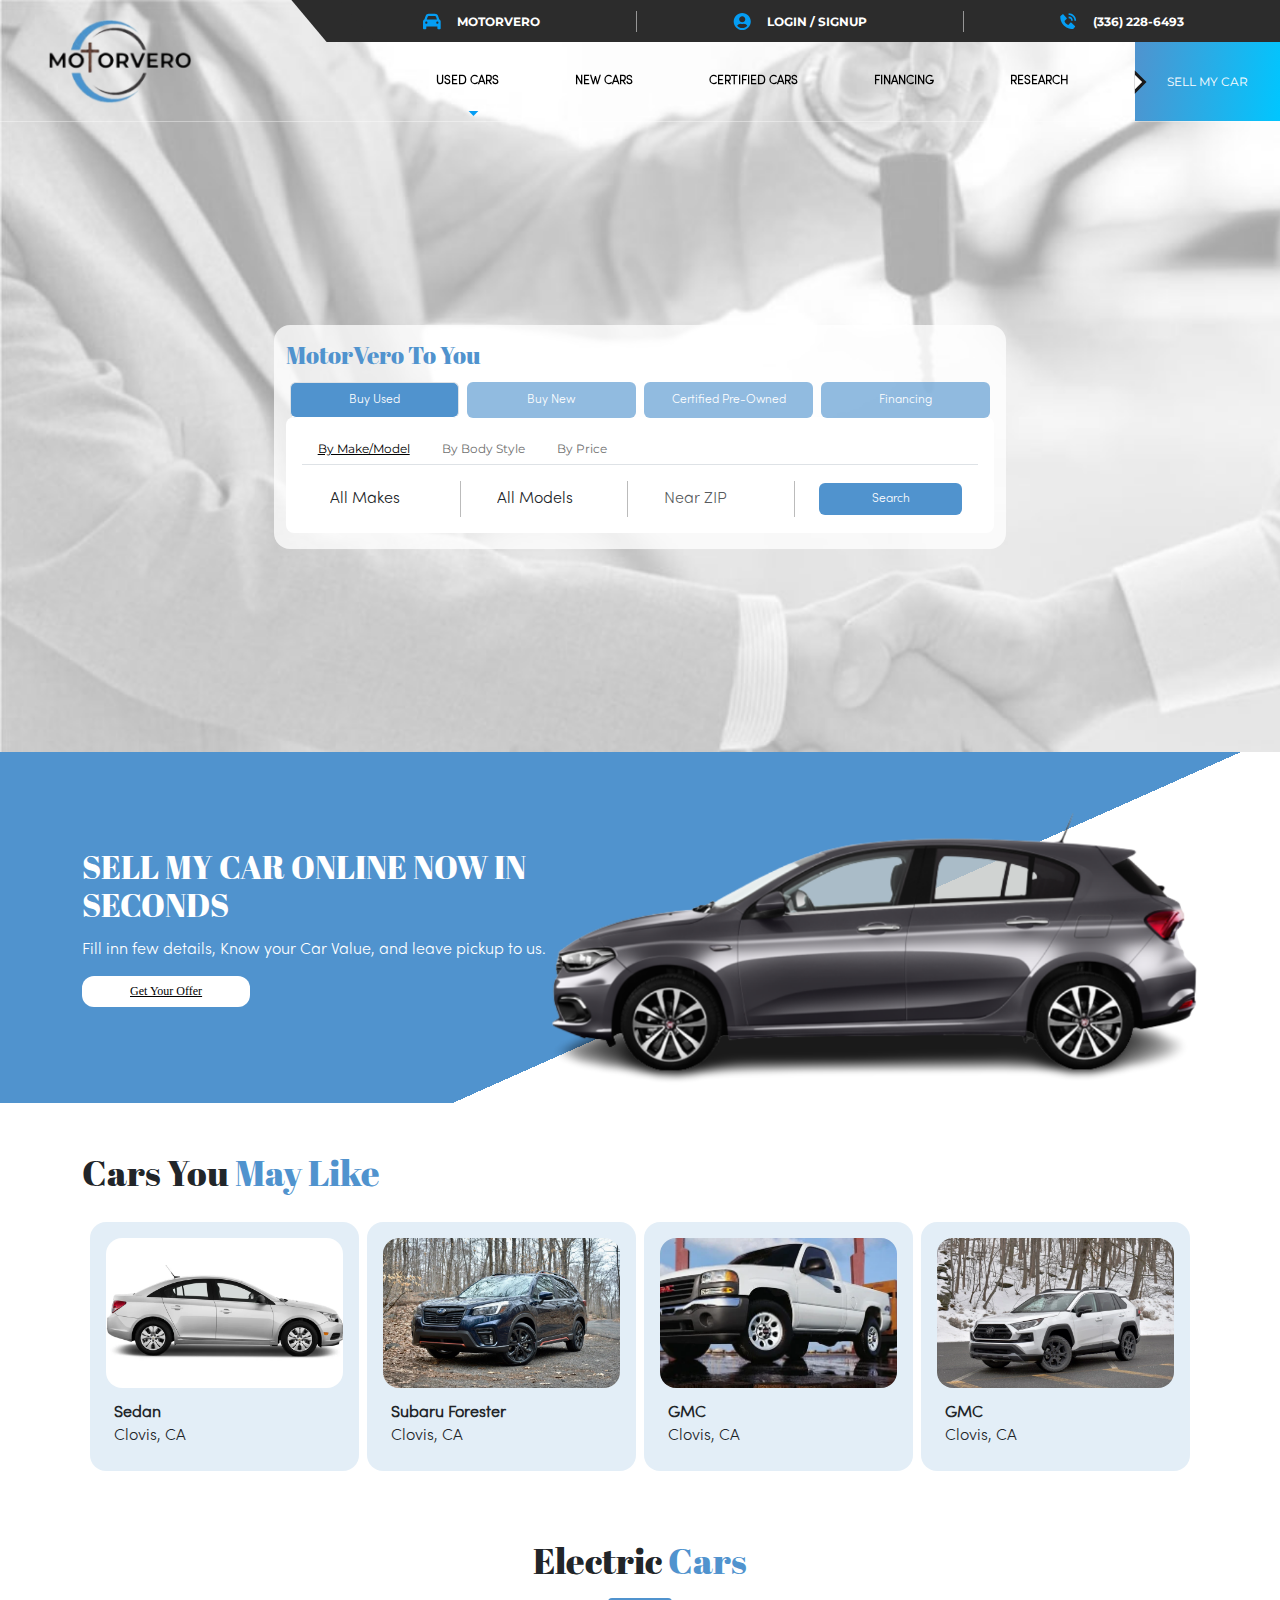
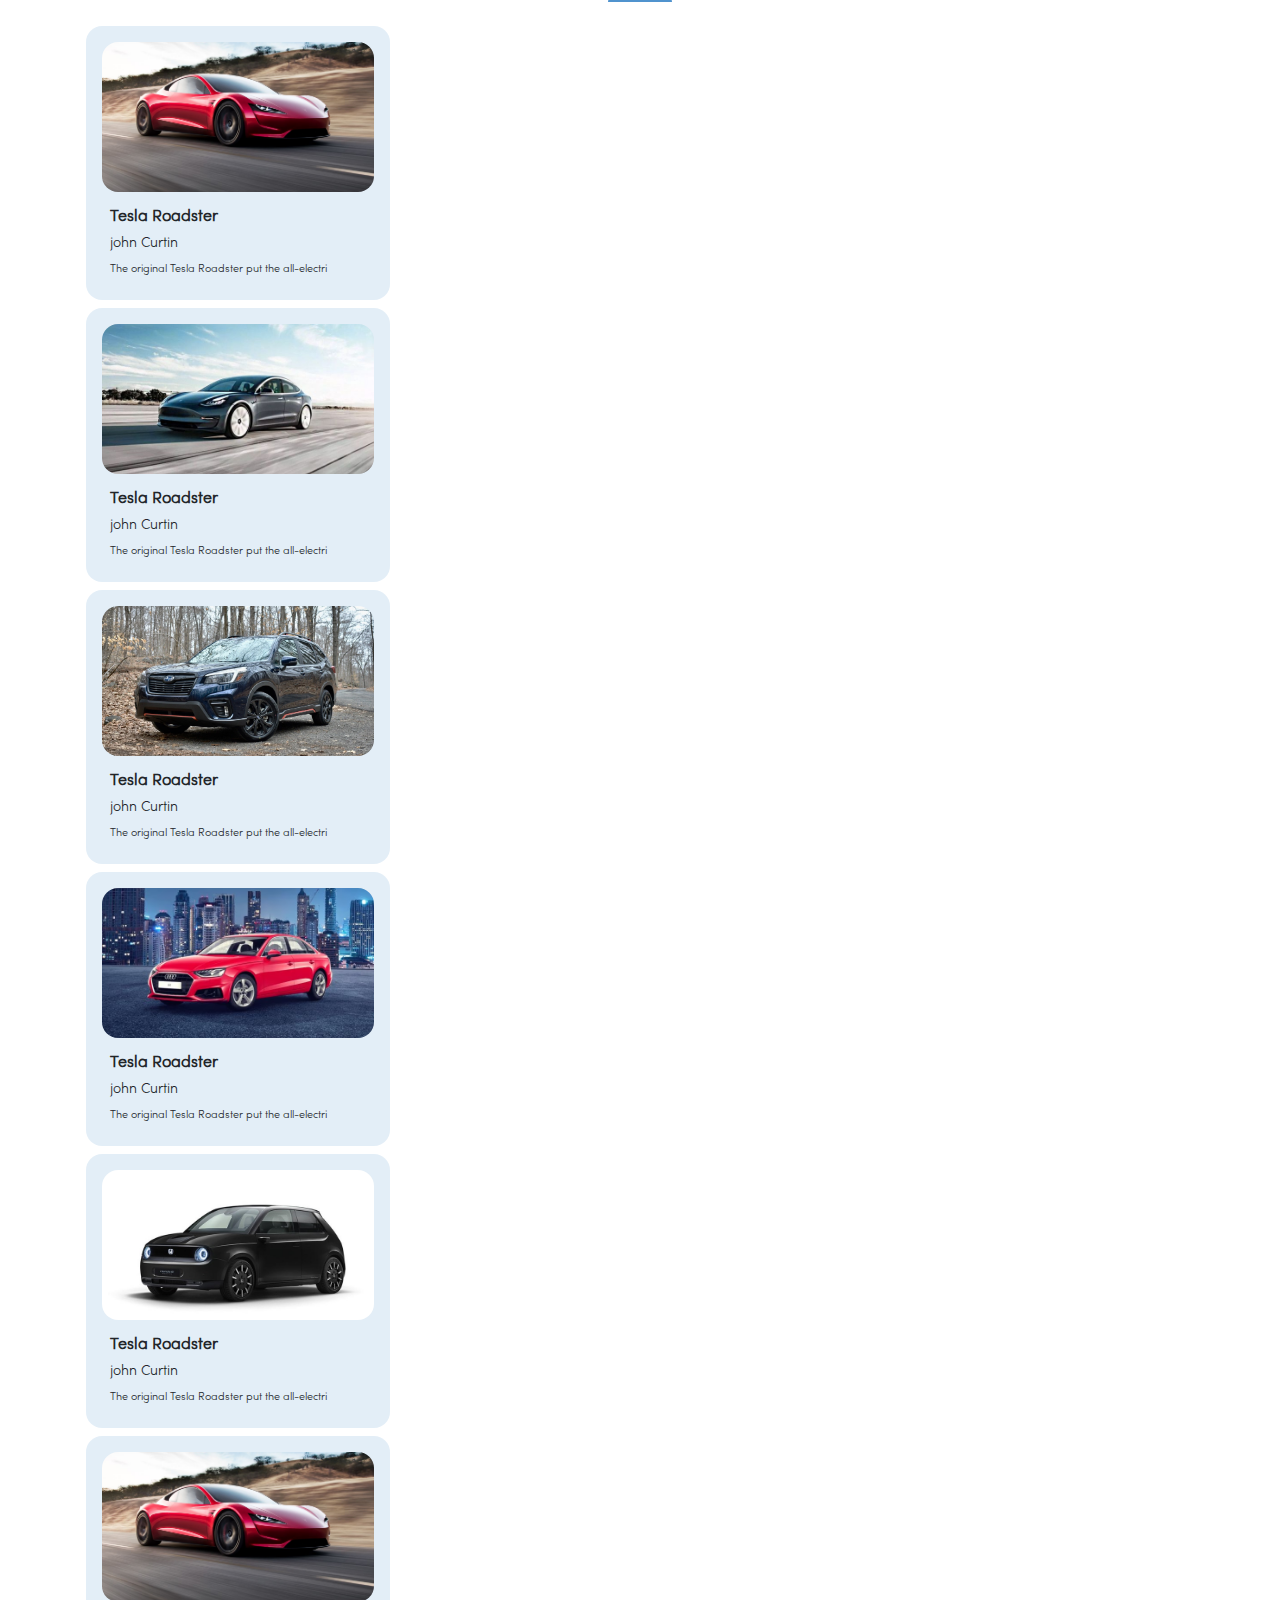
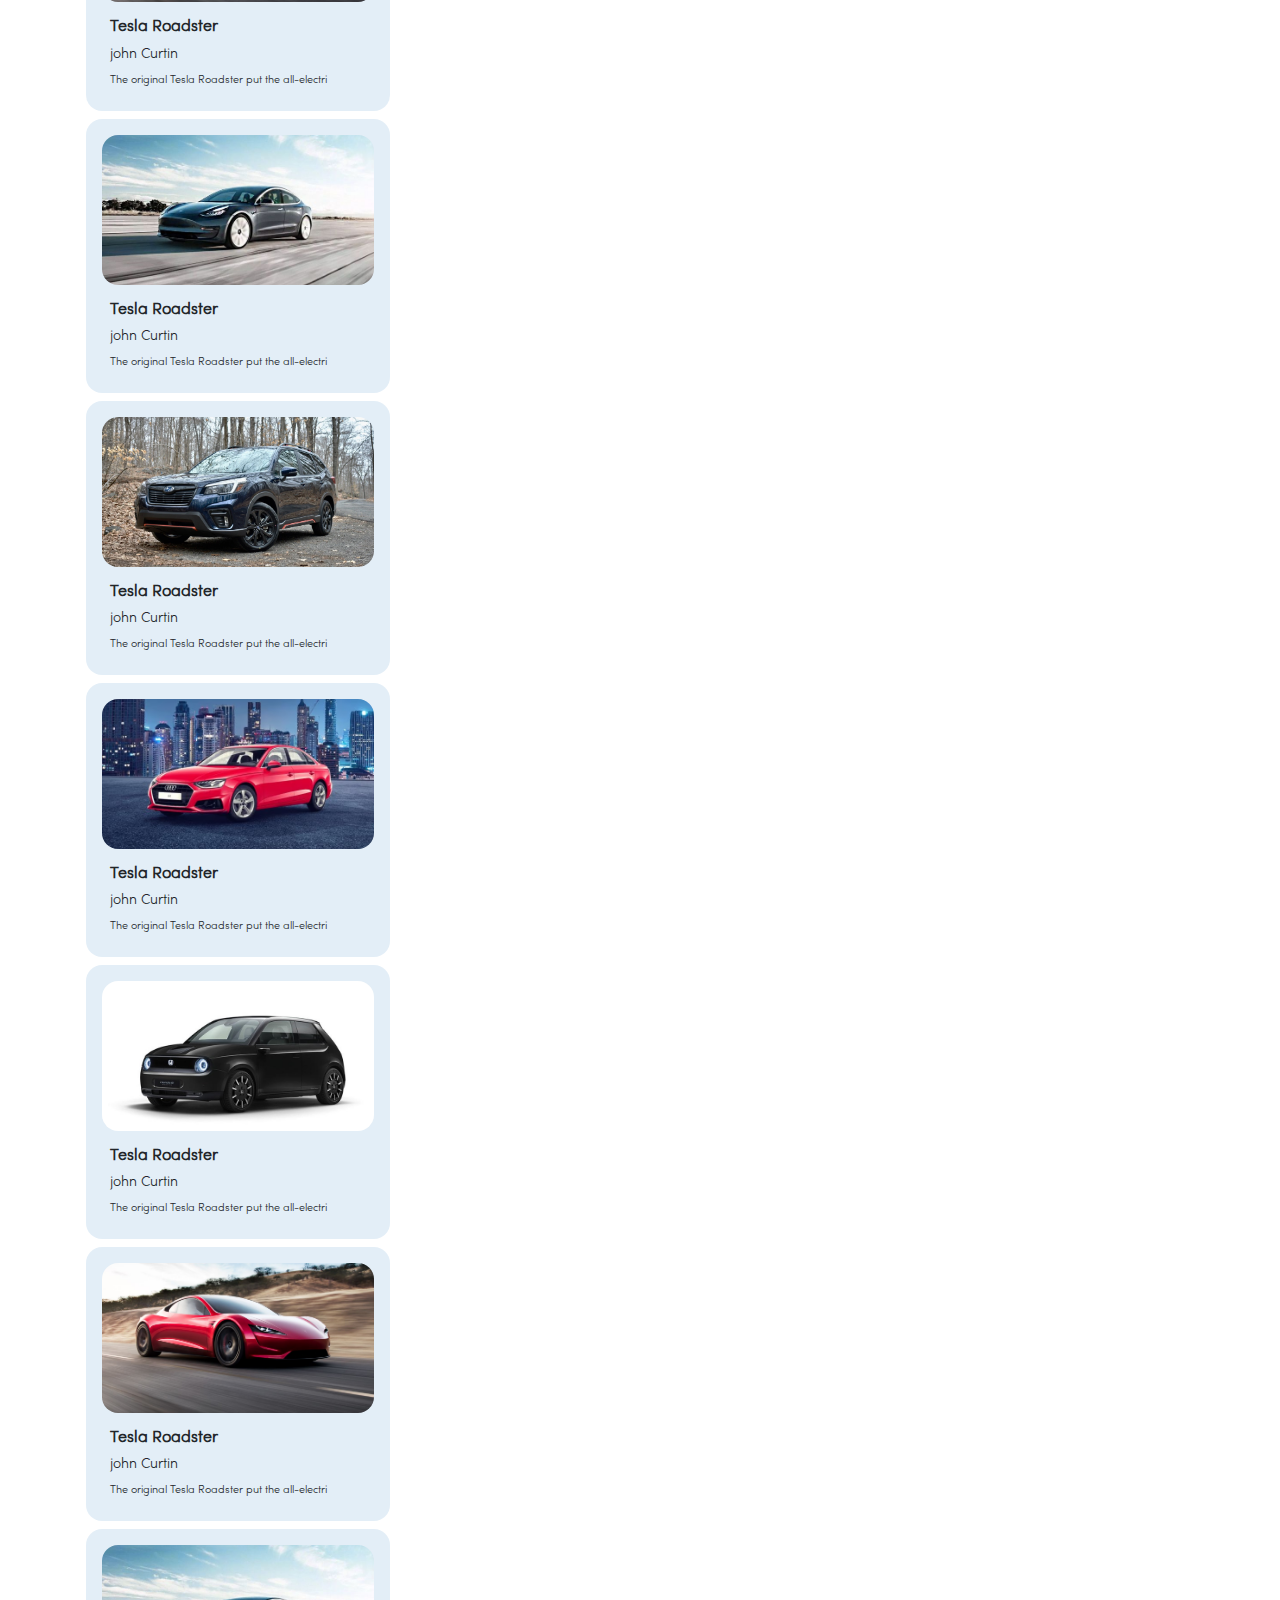
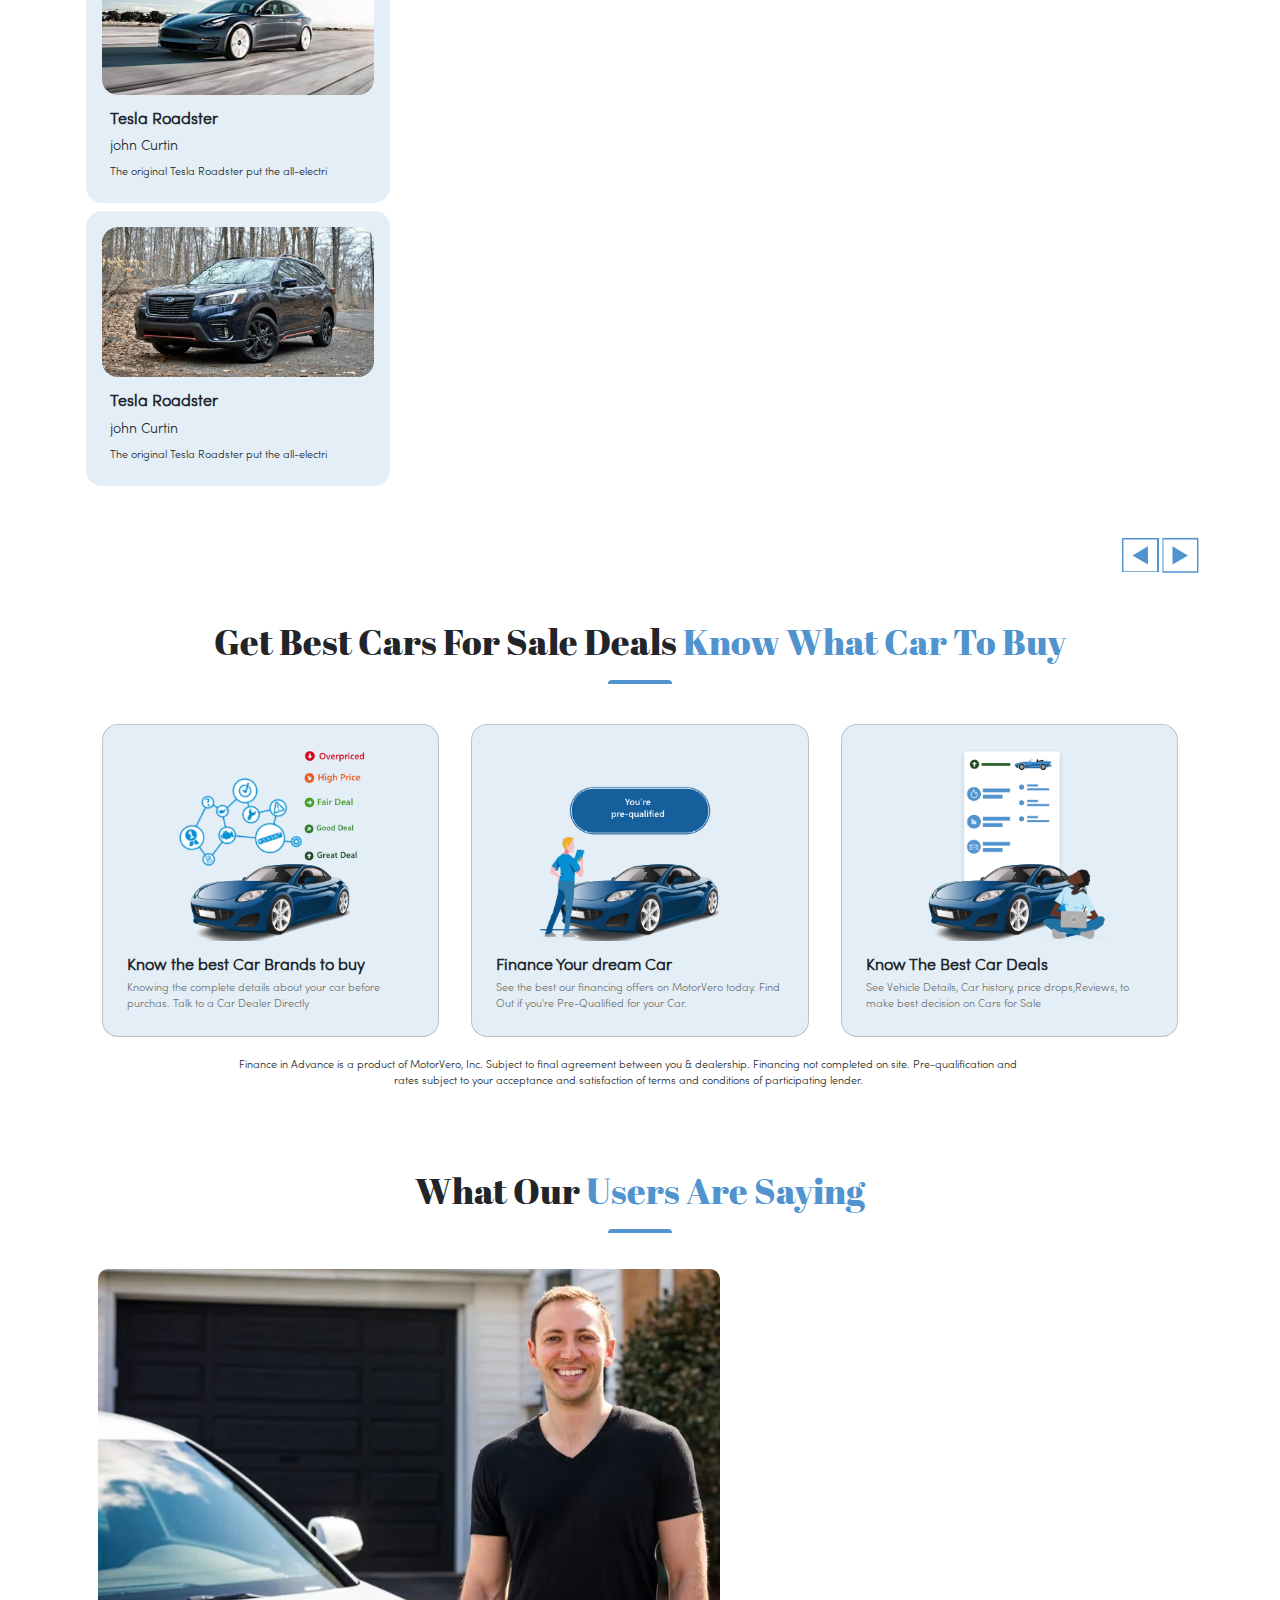
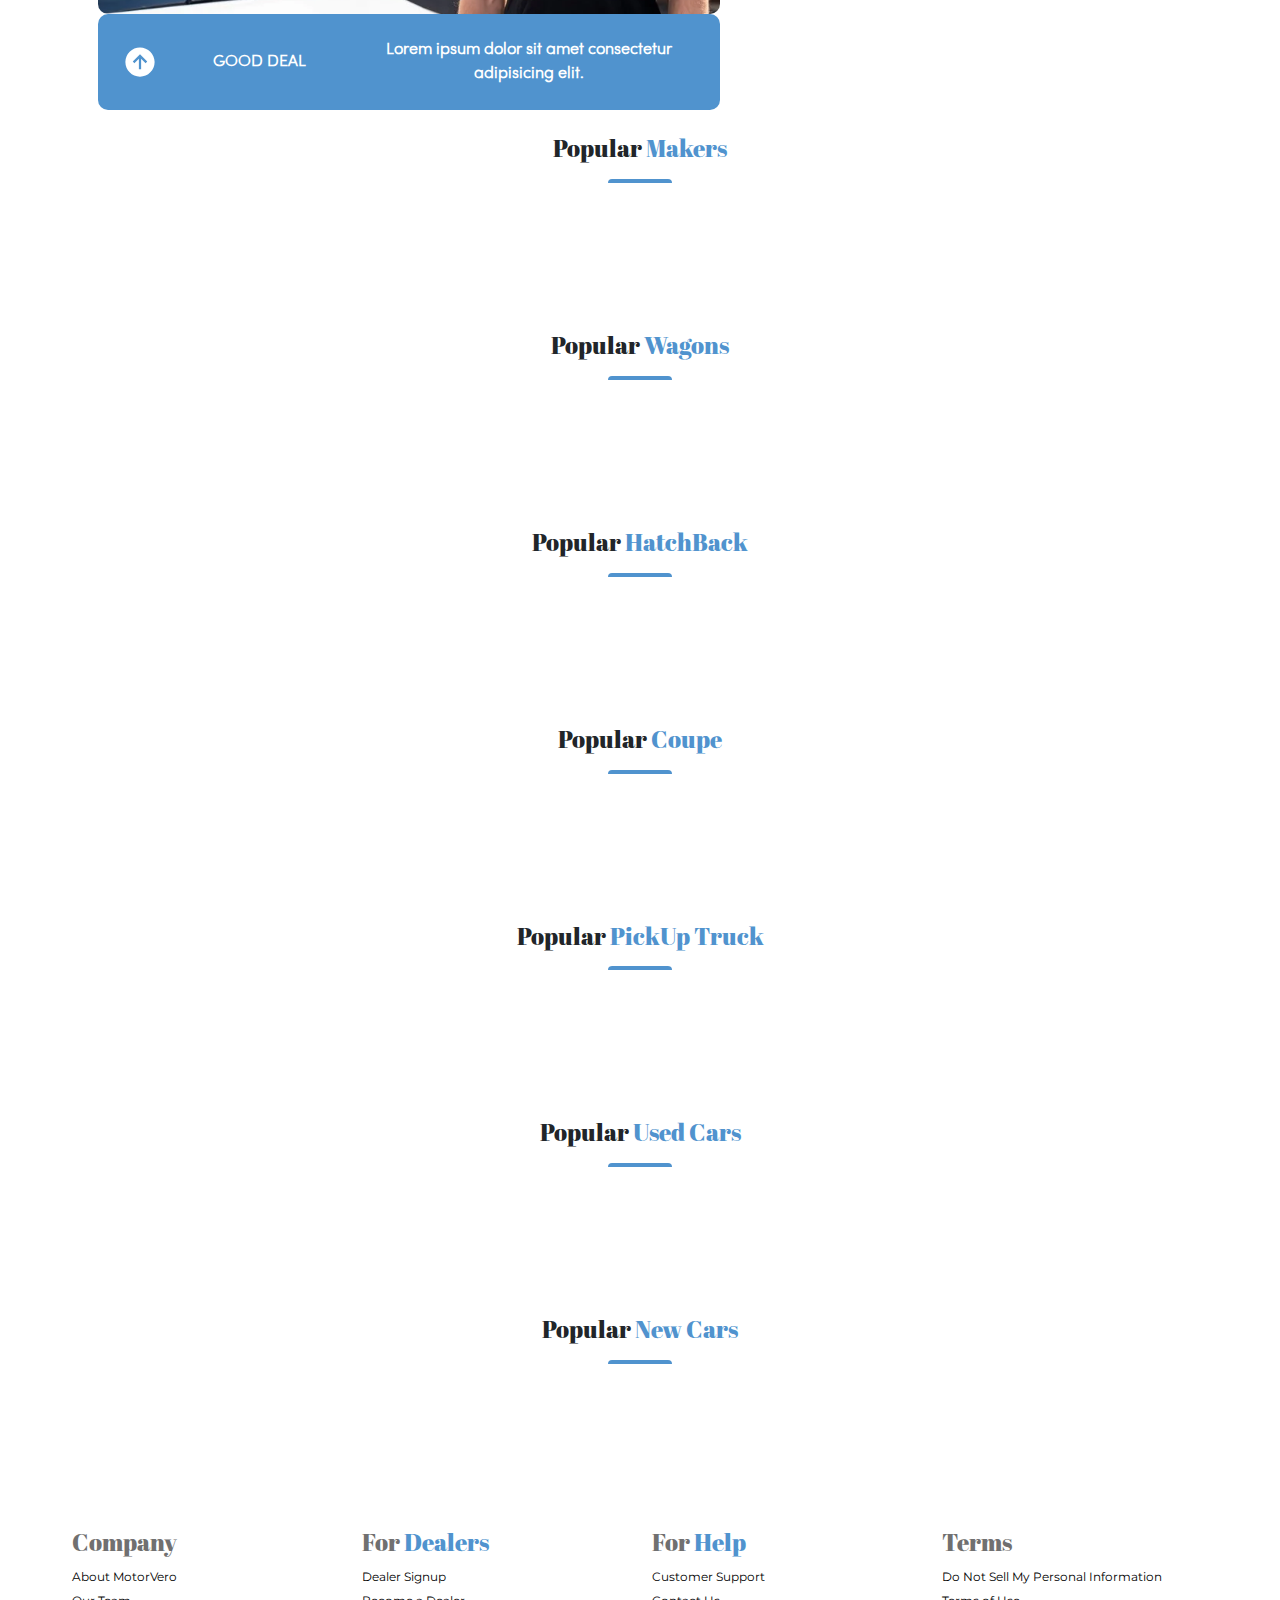
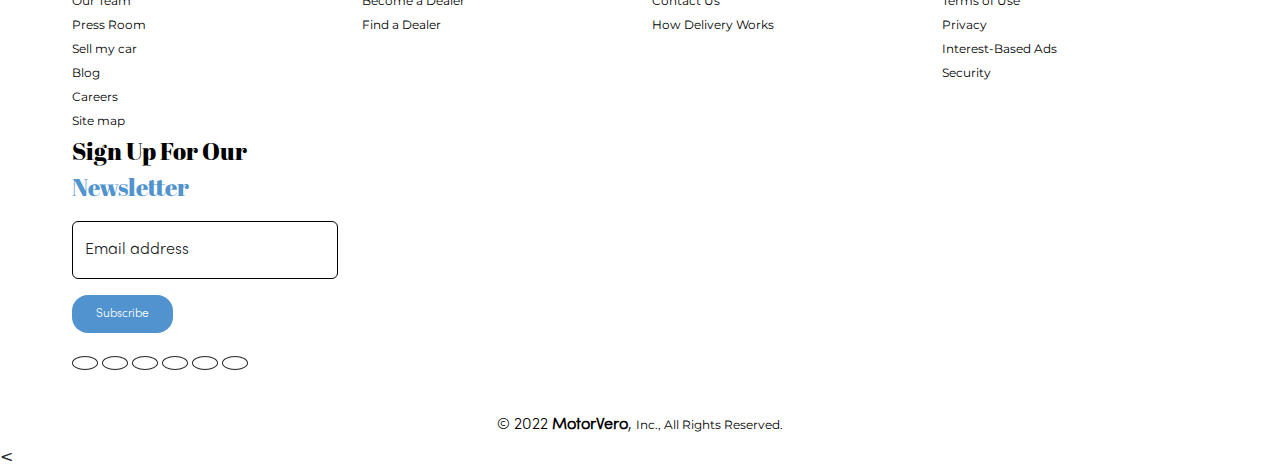
==== commit 200b4ace: "." ====
--- a/index.html
+++ b/index.html
@@ -12,105 +12,7 @@
     <script src="./assets/js/bootstrap.js"></script>
     <!-- <link rel="stylesheet" href="./assets/css/main.css"> -->
     <title>Document</title>
-    <style>
-        .slick-arrow {
-            display: none !important;
-        }
-
-        .tab-btn {
-            background-color: #5093cea1;
-        }
-
-        .tabintotab .nav-tabs .nav-link:hover,
-        .nav-tabs .nav-link:focus {
-            isolation: isolate;
-            /* border-color: var(--bs-nav-tabs-link-hover-border-color); */
-            background-color: #5093ce !important;
-            color: white;
-        }
-
-        .nav-tabs .nav-link.disabled,
-        .nav-tabs .nav-link:disabled {
-            color: var(--bs-nav-link-disabled-color);
-            background-color: #5093ce !important;
-            border-color: transparent;
-        }
-
-        .tabintotab ul.nav-tabs .nav-link.active,
-        .nav-tabs .nav-item.show .nav-link {
-            color: rgb(255, 0, 0);
-            background-color: #5093ce !important;
-            border-color: var(--bs-nav-tabs-link-active-border-color);
-        }
-
-        /* .tabintotab ul.nav-tabs .nav-link.active::after {
-        content: "";
-        position: absolute;
-        border: 1em solid transparent;
-        border-top-color: #f90000;
-        transform: translateX(-50%) rotate(360deg);
-        left: 50%;
-        width: 0;
-        height: 0;
-        bottom: -8px;
-        margin: 0 auto;
-    } */
-
-        .tabintotab>div .nav-tabs .nav-link.active {
-            text-decoration: underline;
-            background-color: transparent !important;
-            color: black;
-            border: none;
-        }
-
-        .tabintotab>div .nav-tabs .nav-link:hover,
-        .tabintotab>div .nav-tabs .nav-link:focus {
-            isolation: isolate;
-            /* border-color: var(--bs-nav-tabs-link-hover-border-color); */
-            background-color: transparent !important;
-            color: black;
-            text-decoration: underline;
-            border: 2px;
-            margin: 0px !important;
-        }
-
-        .tabintotab>div .nav-tabs .nav-link {
-            margin: 0px !important;
-            border: none !important;
-            color: #707070;
-        }
-
-
-
-        .tab-dropdown {
-            border: none;
-            border-right: 1px solid #7070707a;
-            border-radius: 0px;
-        }
-
-        .tab-dropdown-focus:focus {
-            border: 1px solid !important;
-        }
-
-        .carbody .card {
-            height: 100px;
-            background-color: #5093ce29 !important;
-            align-items: center;
-            place-content: center;
-            padding-top: 3px;
-            border-radius: 10px !important;
-            border: none;
-
-        }
-
-        .carbody .card input {
-            display: none;
-        }
-
-        .carbody .card>div img {
-            border-radius: 10px;
-        }
-    </style>
+
 </head>
 
 
@@ -219,7 +121,7 @@
             </ul>
         </nav>
     </section>
-    <section class="top-benner">
+    <section class="top-banner">
         <div class="container-fluid my-auto h-100 sec-1 d-flex align-items-center justify-content-center ">
             <div class="row w-100">
                 <div class="col-lg-7 col-md-9 mx-auto home-tab rounded-4 col-12" id="content">
@@ -229,28 +131,28 @@
                         </h1>
                         <ul class="nav nav-tabs mt-2 border-0 " id="myTab" role="tablist">
 
-                            <li class="nav-item col  px-1" role="presentation">
+                            <li class="nav-item col px-1 mt-1" role="presentation">
                                 <a class="nav-link active btn tab-btn text-white" id="profile-tab" data-bs-toggle="tab"
                                     href="#buy" role="tab" aria-controls="buy" aria-selected="true">Buy Used</a>
                             </li>
-                            <li class="nav-item col  px-1" role="presentation">
+                            <li class="nav-item col px-1 mt-1" role="presentation">
                                 <a class="nav-link btn tab-btn text-white" id="buy_new-tab" data-bs-toggle="tab"
                                     href="#buy_new" role="tab" aria-controls="buy_new" aria-selected="false"
                                     tabindex="-1">Buy New</a>
                             </li>
-                            <li class="nav-item col px-1" role="presentation">
+                            <li class="nav-item col px-1 mt-1" role="presentation">
                                 <a class="nav-link btn tab-btn text-white px-0" id="certified-tab" data-bs-toggle="tab"
                                     href="#certified" role="tab" aria-controls="certified" aria-selected="false"
                                     tabindex="-1">Certified
                                     Pre-Owned</a>
                             </li>
-                            <li class="nav-item col px-1" role="presentation">
+                            <li class="nav-item col px-1 mt-1" role="presentation">
                                 <a class="nav-link btn tab-btn text-white" id="financing-tab" data-bs-toggle="tab"
                                     href="#financing" role="tab" aria-controls="financing" aria-selected="false"
                                     tabindex="-1">Financing</a>
                             </li>
                         </ul>
-                        <div class="tab-content p-3 bg-white rounded-3 pb-0" id="myTabContent">
+                        <div class="tab-content p-3 bg-white rounded-3 pb-0 " id="myTabContent">
 
                             <div class="tab-pane fade show active" id="buy" role="tabpanel" aria-labelledby="buy-tab">
                                 <ul class="nav nav-tabs" id="myTabNested" role="tablist">
@@ -270,7 +172,7 @@
                                     </li>
                                 </ul>
 
-                                <div class="tab-content p-3 bg-white rounded-3" id="myTabContentNested">
+                                <div class="tab-content p-3 bg-white rounded-3 " id="myTabContentNested">
                                     <div class="tab-pane fade active show" id="model" role="tabpanel"
                                         aria-labelledby="model-tab">
                                         <div class="row h-100">
@@ -450,7 +352,7 @@
                                                     </select>
                                                 </div>
                                             </div>
-                                            <div class="col-md-3 col-sm-4 col-12 d-flex align-items-end ">
+                                            <div class="col-md-3 col-sm-4 col-12  ">
                                                 <div class="">
                                                     <input type="number"
                                                         class="form-control box-shadow-0 tab-dropdown tab-dropdown-focus"
@@ -468,39 +370,35 @@
                                         <div class="row h-100">
                                             <div class="col-12 px-0 mb-3">
                                                 <div class="row carbody" role="listbox">
-                                                    <div class="card col-3 " role="option" aria-selected="false"
-                                                        data-body="bg7" tabindex="0">
+                                                    <div class="card col-md-3  col-6 col-sm-4 h-100" role="option"
+                                                        aria-selected="false" data-body="bg7" tabindex="0">
                                                         <input type="checkbox" name="carModel" class="carModelCheckbox"
                                                             id="">
-                                                        <div class="mediaContainer">
+                                                        <div class="card-body p-0 ">
                                                             <div>
                                                                 <div class="media">
-                                                                    <div
-                                                                        class="embedResponsive embed-responsive-16by9 mediaContainer">
-                                                                        <div class="thumb-container">
-                                                                            <div class="image embedResponsiveItem"
-                                                                                style="background-image: URL('https://static1.cargurus.com/gfx/reskin/bodystyle/small/suv-crossover.png?io=true&amp;format=jpg&amp;auto=webp')">
-                                                                            </div>
-                                                                            <picture class="embedResponsiveItem">
-                                                                                <img draggable="false"
-                                                                                    alt="SUV / Crossover Body Style"
-                                                                                    src="https://static1.cargurus.com/gfx/reskin/bodystyle/small/suv-crossover.png?io=true&amp;format=jpg&amp;auto=webp"
-                                                                                    data-src="https://static1.cargurus.com/gfx/reskin/bodystyle/small/suv-crossover.png?io=true&amp;format=jpg&amp;auto=webp"
-                                                                                    class="w-100">
-                                                                            </picture>
-                                                                        </div>
+
+                                                                    <div class="thumb-container">
+
+                                                                        <picture class="embedResponsiveItem">
+                                                                            <img draggable="false"
+                                                                                alt="SUV / Crossover Body Style"
+                                                                                src="https://static1.cargurus.com/gfx/reskin/bodystyle/small/suv-crossover.png?io=true&amp;format=jpg&amp;auto=webp"
+                                                                                data-src="https://static1.cargurus.com/gfx/reskin/bodystyle/small/suv-crossover.png?io=true&amp;format=jpg&amp;auto=webp"
+                                                                                class="w-100">
+                                                                        </picture>
                                                                     </div>
                                                                 </div>
                                                             </div>
                                                         </div>
-                                                        <div class="cardBody">
-                                                            <div>
-                                                                <h6 class="title">SUV / Crossover</h6>
+                                                        <div class="border-0 bg-transparent">
+                                                            <div>
+                                                                <h6 class="title">SUV / Crossover </h6>
                                                             </div>
                                                         </div>
                                                     </div>
-                                                    <div class="card col-3 " role="option" aria-selected="false"
-                                                        data-body="bg6" tabindex="0">
+                                                    <div class="card col-md-3  col-6 col-sm-4 h-100 " role="option"
+                                                        aria-selected="false" data-body="bg6" tabindex="0">
                                                         <input type="checkbox" name="carModel" class="carModelCheckbox"
                                                             id="">
                                                         <div class="mediaContainer">
@@ -530,8 +428,8 @@
                                                             </div>
                                                         </div>
                                                     </div>
-                                                    <div class="card col-3 " role="option" aria-selected="false"
-                                                        data-body="bg5" tabindex="0">
+                                                    <div class="card col-md-3  col-6 col-sm-4 h-100" role="option"
+                                                        aria-selected="false" data-body="bg5" tabindex="0">
                                                         <input type="checkbox" name="carModel" class="carModelCheckbox"
                                                             id="">
                                                         <div class="mediaContainer">
@@ -561,8 +459,8 @@
                                                             </div>
                                                         </div>
                                                     </div>
-                                                    <div class="card col-3 " role="option" aria-selected="false"
-                                                        data-body="bg0" tabindex="0">
+                                                    <div class="card col-md-3  col-6 col-sm-4 h-100" role="option"
+                                                        aria-selected="false" data-body="bg0" tabindex="0">
                                                         <input type="checkbox" name="carModel" class="carModelCheckbox"
                                                             id="">
                                                         <div class="mediaContainer">
@@ -592,8 +490,8 @@
                                                             </div>
                                                         </div>
                                                     </div>
-                                                    <div class="card col-3 " role="option" aria-selected="false"
-                                                        data-body="bg3" tabindex="0">
+                                                    <div class="card col-md-3  col-6 col-sm-4 h-100" role="option"
+                                                        aria-selected="false" data-body="bg3" tabindex="0">
                                                         <input type="checkbox" name="carModel" class="carModelCheckbox"
                                                             id="">
                                                         <div class="mediaContainer">
@@ -623,8 +521,8 @@
                                                             </div>
                                                         </div>
                                                     </div>
-                                                    <div class="card col-3 " role="option" aria-selected="false"
-                                                        data-body="bg1" tabindex="0">
+                                                    <div class="card col-md-3  col-6 col-sm-4 h-100" role="option"
+                                                        aria-selected="false" data-body="bg1" tabindex="0">
                                                         <input type="checkbox" name="carModel" class="carModelCheckbox"
                                                             id="">
                                                         <div class="mediaContainer">
@@ -654,8 +552,8 @@
                                                             </div>
                                                         </div>
                                                     </div>
-                                                    <div class="card col-3 " role="option" aria-selected="true"
-                                                        data-body="bg9" tabindex="0">
+                                                    <div class="card col-md-3  col-6 col-sm-4 h-100" role="option"
+                                                        aria-selected="true" data-body="bg9" tabindex="0">
                                                         <input type="checkbox" name="carModel" class="carModelCheckbox">
                                                         <div class="mediaContainer">
                                                             <div>
@@ -684,8 +582,8 @@
                                                             </div>
                                                         </div>
                                                     </div>
-                                                    <div class="card col-3 " role="option" aria-selected="false"
-                                                        data-body="bg4" tabindex="0">
+                                                    <div class="card col-md-3  col-6 col-sm-4 h-100" role="option"
+                                                        aria-selected="false" data-body="bg4" tabindex="0">
                                                         <input type="checkbox" name="carModel" class="carModelCheckbox"
                                                             id="">
                                                         <div class="mediaContainer">
@@ -725,29 +623,14 @@
                                     <div class="tab-pane fade show" id="byprice" role="tabpanel"
                                         aria-labelledby="byprice-tab">
                                         <div class="row h-100">
-                                            <div class="col-md-3 col-sm-4 col-12 d-sm-block d-none">
-                                                <div class="">
-                                                    <p class="mb-0 me-2 fs-sm">
-                                                        From
-                                                    </p>
-                                                </div>
-                                            </div>
-                                            <div class="col-md-3 col-sm-4 col-12 d-sm-block d-none">
-                                                <div class="">
-                                                    <p class="mb-0 me-2 fs-sm">
-                                                        To
-                                                    </p>
-                                                </div>
-                                            </div>
-                                            <div class="col-md-3 col-sm-4 col-12">
-                                            </div>
+                                            
                                             <div class="col-md-3 col-sm-4  col-12">
                                                 <div class="h-100 d-flex align-items-center">
                                                     <p class="mb-0 me-2 ">
                                                         Price
                                                     </p>
                                                     <select name="minPrice"
-                                                        class="minPriceSelector form-control select-min-price"
+                                                        class="minPriceSelector rounded-0 form-control select-min-price"
                                                         aria-label="Minimum price">
                                                         <option value="0">---</option>
                                                         <option value="1000">$1,000</option>
@@ -800,10 +683,13 @@
                                                 </div>
 
                                             </div>
-                                            <div class="col-md-3 col-sm-4  col-12">
+                                            <div class="col-md-3 col-sm-4  col-12 ">
                                                 <div class="h-100 d-flex align-items-center">
+                                                    <p class="mb-0 me-2 ">
+                                                        Price
+                                                    </p>
                                                     <select name="minPrice"
-                                                        class="minPriceSelector form-control select-min-price"
+                                                        class="minPriceSelector form-control select-min-price rounded-0"
                                                         aria-label="Minimum price">
                                                         <option value="0">---</option>
                                                         <option value="1000">$1,000</option>
@@ -861,12 +747,12 @@
                                                     <p class="mb-0 me-2 ">
                                                         Near
                                                     </p>
-                                                    <input type="number" class="form-control">
+                                                    <input type="number" class="form-control rounded-0">
                                                 </div>
 
                                             </div>
                                             <div class="col-md-3 my-md-auto my-3 col-12 d-flex align-items-end">
-                                                <a href="#" class="butn button-dark w-100 text-center">Search</a>
+                                                <a href="#" class="btn btn-primary back-primary w-100 text-center rounded-0">Search</a>
                                             </div>
                                         </div>
                                     </div>
@@ -891,230 +777,233 @@
                                             tabindex="-1">By Price</a>
                                     </li>
                                 </ul>
-                                <div class="tab-content p-3 bg-white rounded-3" id="myTabContentNested">
-                                    <div class="tab-pane fade show active" id="model1" role="tabpanel"
-                                        aria-labelledby="model1-tab">
+                                <div class="tab-content p-3 bg-white rounded-3 " id="myTabContentNested">
+                                    <div class="tab-pane fade active show" id="model1" role="tabpanel"
+                                        aria-labelledby="model-tab">
                                         <div class="row h-100">
-                                            <div class="col-sm-3 col-12">
+                                            <div class="col-md-3 col-sm-4 col-12">
                                                 <div class="h-100">
-                                                    <select class="form-control" autocomplete="off"
-                                                        id="carPickerUsed_makerSelect" aria-label="Select Make">
-                                                        <option value="-1" selected="selected">Select Makes</option>
-                                                        <optgroup label="Popular Makes">
-                                                            <option value="m4">Acura</option>
-                                                            <option value="m124">Alfa Romeo</option>
-                                                            <option value="m19">Audi</option>
-                                                            <option value="m3">BMW</option>
-                                                            <option value="m21">Buick</option>
-                                                            <option value="m22">Cadillac</option>
-                                                            <option value="m1">Chevrolet</option>
-                                                            <option value="m23">Chrysler</option>
-                                                            <option value="m24">Dodge</option>
-                                                            <option value="m2">Ford</option>
-                                                            <option value="m203">Genesis</option>
-                                                            <option value="m26">GMC</option>
-                                                            <option value="m6">Honda</option>
-                                                            <option value="m28">Hyundai</option>
-                                                            <option value="m84">INFINITI</option>
-                                                            <option value="m31">Jaguar</option>
-                                                            <option value="m32">Jeep</option>
-                                                            <option value="m33">Kia</option>
-                                                            <option value="m35">Land Rover</option>
-                                                            <option value="m37">Lexus</option>
-                                                            <option value="m38">Lincoln</option>
-                                                            <option value="m40">Maserati</option>
-                                                            <option value="m42">Mazda</option>
-                                                            <option value="m43">Mercedes-Benz</option>
-                                                            <option value="m45">MINI</option>
-                                                            <option value="m46">Mitsubishi</option>
-                                                            <option value="m12">Nissan</option>
-                                                            <option value="m47">Pontiac</option>
-                                                            <option value="m48">Porsche</option>
-                                                            <option value="m191">RAM</option>
-                                                            <option value="m53">Subaru</option>
-                                                            <option value="m112">Tesla</option>
-                                                            <option value="m7">Toyota</option>
-                                                            <option value="m55">Volkswagen</option>
-                                                            <option value="m56">Volvo</option>
-                                                            <option value="m271">Wagoneer</option>
-                                                        </optgroup>
-                                                        <optgroup label="All Makes">
-                                                            <option value="m4">Acura</option>
-                                                            <option value="m124">Alfa Romeo</option>
-                                                            <option value="m212">Allard</option>
-                                                            <option value="m79">AM General</option>
-                                                            <option value="m133">AMC</option>
-                                                            <option value="m224">American Bantam</option>
-                                                            <option value="m110">Aston Martin</option>
-                                                            <option value="m213">Auburn</option>
-                                                            <option value="m19">Audi</option>
-                                                            <option value="m119">Austin</option>
-                                                            <option value="m139">Austin-Healey</option>
-                                                            <option value="m20">Bentley</option>
-                                                            <option value="m3">BMW</option>
-                                                            <option value="m196">Bricklin</option>
-                                                            <option value="m113">Bugatti</option>
-                                                            <option value="m21">Buick</option>
-                                                            <option value="m22">Cadillac</option>
-                                                            <option value="m1">Chevrolet</option>
-                                                            <option value="m23">Chrysler</option>
-                                                            <option value="m117">Citroen</option>
-                                                            <option value="m81">Daewoo</option>
-                                                            <option value="m95">Daihatsu</option>
-                                                            <option value="m96">Datsun</option>
-                                                            <option value="m179">De Tomaso</option>
-                                                            <option value="m97">DeLorean</option>
-                                                            <option value="m208">DeSoto</option>
-                                                            <option value="m24">Dodge</option>
-                                                            <option value="m174">Edsel</option>
-                                                            <option value="m198">Excalibur</option>
-                                                            <option value="m25">Ferrari</option>
-                                                            <option value="m98">FIAT</option>
-                                                            <option value="m183">Fisker</option>
-                                                            <option value="m2">Ford</option>
-                                                            <option value="m99">Freightliner</option>
-                                                            <option value="m203">Genesis</option>
-                                                            <option value="m83">Geo</option>
-                                                            <option value="m26">GMC</option>
-                                                            <option value="m144">Hillman</option>
-                                                            <option value="m6">Honda</option>
-                                                            <option value="m186">Hudson</option>
-                                                            <option value="m27">Hummer</option>
-                                                            <option value="m28">Hyundai</option>
-                                                            <option value="m84">INFINITI</option>
-                                                            <option value="m158">International Harvester</option>
-                                                            <option value="m30">Isuzu</option>
-                                                            <option value="m31">Jaguar</option>
-                                                            <option value="m32">Jeep</option>
-                                                            <option value="m189">Kaiser</option>
-                                                            <option value="m233">Karma</option>
-                                                            <option value="m33">Kia</option>
-                                                            <option value="m155">Lada</option>
-                                                            <option value="m34">Lamborghini</option>
-                                                            <option value="m100">Lancia</option>
-                                                            <option value="m35">Land Rover</option>
-                                                            <option value="m37">Lexus</option>
-                                                            <option value="m38">Lincoln</option>
-                                                            <option value="m39">Lotus</option>
-                                                            <option value="m274">Lucid</option>
-                                                            <option value="m40">Maserati</option>
-                                                            <option value="m41">Maybach</option>
-                                                            <option value="m42">Mazda</option>
-                                                            <option value="m141">McLaren</option>
-                                                            <option value="m43">Mercedes-Benz</option>
-                                                            <option value="m44">Mercury</option>
-                                                            <option value="m101">Merkur</option>
-                                                            <option value="m219">Messerschmitt</option>
-                                                            <option value="m102">MG</option>
-                                                            <option value="m45">MINI</option>
-                                                            <option value="m46">Mitsubishi</option>
-                                                            <option value="m255">Mobility Ventures</option>
-                                                            <option value="m150">Morgan</option>
-                                                            <option value="m151">Morris</option>
-                                                            <option value="m154">Moskvitch</option>
-                                                            <option value="m199">Nash</option>
-                                                            <option value="m12">Nissan</option>
-                                                            <option value="m85">Oldsmobile</option>
-                                                            <option value="m103">Opel</option>
-                                                            <option value="m176">Packard</option>
-                                                            <option value="m121">Pagani</option>
-                                                            <option value="m104">Peugeot</option>
-                                                            <option value="m105">Pininfarina</option>
-                                                            <option value="m87">Plymouth</option>
-                                                            <option value="m260">Polestar</option>
-                                                            <option value="m47">Pontiac</option>
-                                                            <option value="m48">Porsche</option>
-                                                            <option value="m191">RAM</option>
-                                                            <option value="m147">Reliant</option>
-                                                            <option value="m106">Renault</option>
-                                                            <option value="m243">Rivian</option>
-                                                            <option value="m49">Rolls-Royce</option>
-                                                            <option value="m131">Rover</option>
-                                                            <option value="m50">Saab</option>
-                                                            <option value="m108">Saleen</option>
-                                                            <option value="m51">Saturn</option>
-                                                            <option value="m52">Scion</option>
-                                                            <option value="m135">Shelby</option>
-                                                            <option value="m227">Siata</option>
-                                                            <option value="m111">smart</option>
-                                                            <option value="m143">Spyker</option>
-                                                            <option value="m194">SRT</option>
-                                                            <option value="m164">Studebaker</option>
-                                                            <option value="m238">Stutz</option>
-                                                            <option value="m53">Subaru</option>
-                                                            <option value="m132">Sunbeam</option>
-                                                            <option value="m54">Suzuki</option>
-                                                            <option value="m112">Tesla</option>
-                                                            <option value="m7">Toyota</option>
-                                                            <option value="m137">Triumph</option>
-                                                            <option value="m55">Volkswagen</option>
-                                                            <option value="m56">Volvo</option>
-                                                            <option value="m205">VPG</option>
-                                                            <option value="m271">Wagoneer</option>
-                                                            <option value="m214">Willys</option>
-                                                        </optgroup>
+                                                    <select
+                                                        class="form-control box-shadow-0 tab-dropdown tab-dropdown-focus px-0"
+                                                        autocomplete="off" id="carPickerUsed_makerSelect"
+                                                        aria-label="Select Make">
+                                                        <option class="" value="-1" selected="selected">
+                                                            Select Makes
+                                                        </option>
+
+                                                        <option value="m4">Acura </option>
+                                                        <option value="m124">Alfa Romeo</option>
+                                                        <option value="m19">Audi</option>
+                                                        <option value="m3">BMW</option>
+                                                        <option value="m21">Buick</option>
+                                                        <option value="m22">Cadillac</option>
+                                                        <option value="m1">Chevrolet</option>
+                                                        <option value="m23">Chrysler</option>
+                                                        <option value="m24">Dodge</option>
+                                                        <option value="m2">Ford</option>
+                                                        <option value="m203">Genesis</option>
+                                                        <option value="m26">GMC</option>
+                                                        <option value="m6">Honda</option>
+                                                        <option value="m28">Hyundai</option>
+                                                        <option value="m84">INFINITI</option>
+                                                        <option value="m31">Jaguar</option>
+                                                        <option value="m32">Jeep</option>
+                                                        <option value="m33">Kia</option>
+                                                        <option value="m35">Land Rover</option>
+                                                        <option value="m37">Lexus</option>
+                                                        <option value="m38">Lincoln</option>
+                                                        <option value="m40">Maserati</option>
+                                                        <option value="m42">Mazda</option>
+                                                        <option value="m43">Mercedes-Benz</option>
+                                                        <option value="m45">MINI</option>
+                                                        <option value="m46">Mitsubishi</option>
+                                                        <option value="m12">Nissan</option>
+                                                        <option value="m47">Pontiac</option>
+                                                        <option value="m48">Porsche</option>
+                                                        <option value="m191">RAM</option>
+                                                        <option value="m53">Subaru</option>
+                                                        <option value="m112">Tesla</option>
+                                                        <option value="m7">Toyota</option>
+                                                        <option value="m55">Volkswagen</option>
+                                                        <option value="m56">Volvo</option>
+                                                        <option value="m271">Wagoneer</option>
+
+
+                                                        <option value="m4">Acura</option>
+                                                        <option value="m124">Alfa Romeo</option>
+                                                        <option value="m212">Allard</option>
+                                                        <option value="m79">AM General</option>
+                                                        <option value="m133">AMC</option>
+                                                        <option value="m224">American Bantam</option>
+                                                        <option value="m110">Aston Martin</option>
+                                                        <option value="m213">Auburn</option>
+                                                        <option value="m19">Audi</option>
+                                                        <option value="m119">Austin</option>
+                                                        <option value="m139">Austin-Healey</option>
+                                                        <option value="m20">Bentley</option>
+                                                        <option value="m3">BMW</option>
+                                                        <option value="m196">Bricklin</option>
+                                                        <option value="m113">Bugatti</option>
+                                                        <option value="m21">Buick</option>
+                                                        <option value="m22">Cadillac</option>
+                                                        <option value="m1">Chevrolet</option>
+                                                        <option value="m23">Chrysler</option>
+                                                        <option value="m117">Citroen</option>
+                                                        <option value="m81">Daewoo</option>
+                                                        <option value="m95">Daihatsu</option>
+                                                        <option value="m96">Datsun</option>
+                                                        <option value="m179">De Tomaso</option>
+                                                        <option value="m97">DeLorean</option>
+                                                        <option value="m208">DeSoto</option>
+                                                        <option value="m24">Dodge</option>
+                                                        <option value="m174">Edsel</option>
+                                                        <option value="m198">Excalibur</option>
+                                                        <option value="m25">Ferrari</option>
+                                                        <option value="m98">FIAT</option>
+                                                        <option value="m183">Fisker</option>
+                                                        <option value="m2">Ford</option>
+                                                        <option value="m99">Freightliner</option>
+                                                        <option value="m203">Genesis</option>
+                                                        <option value="m83">Geo</option>
+                                                        <option value="m26">GMC</option>
+                                                        <option value="m144">Hillman</option>
+                                                        <option value="m6">Honda</option>
+                                                        <option value="m186">Hudson</option>
+                                                        <option value="m27">Hummer</option>
+                                                        <option value="m28">Hyundai</option>
+                                                        <option value="m84">INFINITI</option>
+                                                        <option value="m158">International Harvester</option>
+                                                        <option value="m30">Isuzu</option>
+                                                        <option value="m31">Jaguar</option>
+                                                        <option value="m32">Jeep</option>
+                                                        <option value="m189">Kaiser</option>
+                                                        <option value="m233">Karma</option>
+                                                        <option value="m33">Kia</option>
+                                                        <option value="m155">Lada</option>
+                                                        <option value="m34">Lamborghini</option>
+                                                        <option value="m100">Lancia</option>
+                                                        <option value="m35">Land Rover</option>
+                                                        <option value="m37">Lexus</option>
+                                                        <option value="m38">Lincoln</option>
+                                                        <option value="m39">Lotus</option>
+                                                        <option value="m274">Lucid</option>
+                                                        <option value="m40">Maserati</option>
+                                                        <option value="m41">Maybach</option>
+                                                        <option value="m42">Mazda</option>
+                                                        <option value="m141">McLaren</option>
+                                                        <option value="m43">Mercedes-Benz</option>
+                                                        <option value="m44">Mercury</option>
+                                                        <option value="m101">Merkur</option>
+                                                        <option value="m219">Messerschmitt</option>
+                                                        <option value="m102">MG</option>
+                                                        <option value="m45">MINI</option>
+                                                        <option value="m46">Mitsubishi</option>
+                                                        <option value="m255">Mobility Ventures</option>
+                                                        <option value="m150">Morgan</option>
+                                                        <option value="m151">Morris</option>
+                                                        <option value="m154">Moskvitch</option>
+                                                        <option value="m199">Nash</option>
+                                                        <option value="m12">Nissan</option>
+                                                        <option value="m85">Oldsmobile</option>
+                                                        <option value="m103">Opel</option>
+                                                        <option value="m176">Packard</option>
+                                                        <option value="m121">Pagani</option>
+                                                        <option value="m104">Peugeot</option>
+                                                        <option value="m105">Pininfarina</option>
+                                                        <option value="m87">Plymouth</option>
+                                                        <option value="m260">Polestar</option>
+                                                        <option value="m47">Pontiac</option>
+                                                        <option value="m48">Porsche</option>
+                                                        <option value="m191">RAM</option>
+                                                        <option value="m147">Reliant</option>
+                                                        <option value="m106">Renault</option>
+                                                        <option value="m243">Rivian</option>
+                                                        <option value="m49">Rolls-Royce</option>
+                                                        <option value="m131">Rover</option>
+                                                        <option value="m50">Saab</option>
+                                                        <option value="m108">Saleen</option>
+                                                        <option value="m51">Saturn</option>
+                                                        <option value="m52">Scion</option>
+                                                        <option value="m135">Shelby</option>
+                                                        <option value="m227">Siata</option>
+                                                        <option value="m111">smart</option>
+                                                        <option value="m143">Spyker</option>
+                                                        <option value="m194">SRT</option>
+                                                        <option value="m164">Studebaker</option>
+                                                        <option value="m238">Stutz</option>
+                                                        <option value="m53">Subaru</option>
+                                                        <option value="m132">Sunbeam</option>
+                                                        <option value="m54">Suzuki</option>
+                                                        <option value="m112">Tesla</option>
+                                                        <option value="m7">Toyota</option>
+                                                        <option value="m137">Triumph</option>
+                                                        <option value="m55">Volkswagen</option>
+                                                        <option value="m56">Volvo</option>
+                                                        <option value="m205">VPG</option>
+                                                        <option value="m271">Wagoneer</option>
+                                                        <option value="m214">Willys</option>
+
                                                     </select>
                                                 </div>
                                             </div>
-                                            <div class="col-sm-3 col-12">
+                                            <div class="col-md-3 col-sm-4 col-12">
                                                 <div class="h-100">
-                                                    <select class="form-control" disabled="disabled" autocomplete="off"
-                                                        id="carPickerUsed_modelSelect" aria-label="Select Model">
+                                                    <select
+                                                        class="form-control box-shadow-0 tab-dropdown tab-dropdown-focus"
+                                                        autocomplete="off" id="carPickerUsed_modelSelect "
+                                                        aria-label="Select Model">
                                                         <option value="-1" selected="selected">All Models</option>
                                                         <optgroup label="Popular Models"> </optgroup>
                                                     </select>
                                                 </div>
                                             </div>
-                                            <div class="col-sm-3 col-12 d-flex align-items-end">
-                                                <div class="form-floating">
-                                                    <input type="number" class="form-control" id="zip"
-                                                        placeholder="Near ZIP">
-                                                    <label for="zip">Near ZIP</label>
+                                            <div class="col-md-3 col-sm-4 col-12  ">
+                                                <div class="">
+                                                    <input type="number"
+                                                        class="form-control box-shadow-0 tab-dropdown tab-dropdown-focus"
+                                                        id="zip" placeholder="Near ZIP">
+                                                    <!-- <label class="p-0" for="zip">Near ZIPaaa</label> -->
                                                 </div>
                                             </div>
-                                            <div class="col-sm-3 col-12 d-flex align-items-end">
-                                                <a href="#" class="butn button-dark w-100 text-center">Search</a>
+                                            <div class="col-md-3 col-12 d-flex align-items-end my-md-auto my-3">
+                                                <a href="#"
+                                                    class="btn back-primary text-white w-100 text-center">Search</a>
                                             </div>
                                         </div>
                                     </div>
-                                    <div class="tab-pane fade show" id="price1" role="tabpanel"
-                                        aria-labelledby="price1-tab">
+                                    <div class="tab-pane fade" id="price1" role="tabpanel" aria-labelledby="price-tab">
                                         <div class="row h-100">
                                             <div class="col-12 px-0 mb-3">
-                                                <div class="cardGroup" role="listbox">
-                                                    <div class="card bodyoption " role="option" aria-selected="false"
-                                                        data-body="bg7" tabindex="0">
+                                                <div class="row carbody" role="listbox">
+                                                    <div class="card col-md-3  col-6 col-sm-4 h-100" role="option"
+                                                        aria-selected="false" data-body="bg7" tabindex="0">
                                                         <input type="checkbox" name="carModel" class="carModelCheckbox"
                                                             id="">
-                                                        <div class="mediaContainer">
+                                                        <div class="card-body p-0 ">
                                                             <div>
                                                                 <div class="media">
-                                                                    <div
-                                                                        class="embedResponsive embed-responsive-16by9 mediaContainer">
-                                                                        <div class="thumb-container">
-                                                                            <div class="image embedResponsiveItem"
-                                                                                style="background-image: URL('https://static1.cargurus.com/gfx/reskin/bodystyle/small/suv-crossover.png?io=true&amp;format=jpg&amp;auto=webp')">
-                                                                            </div>
-                                                                            <picture class="embedResponsiveItem">
-                                                                                <img draggable="false"
-                                                                                    alt="SUV / Crossover Body Style"
-                                                                                    src="https://static1.cargurus.com/gfx/reskin/bodystyle/small/suv-crossover.png?io=true&amp;format=jpg&amp;auto=webp"
-                                                                                    data-src="https://static1.cargurus.com/gfx/reskin/bodystyle/small/suv-crossover.png?io=true&amp;format=jpg&amp;auto=webp"
-                                                                                    class="embedResponsiveItem">
-                                                                            </picture>
-                                                                        </div>
+
+                                                                    <div class="thumb-container">
+
+                                                                        <picture class="embedResponsiveItem">
+                                                                            <img draggable="false"
+                                                                                alt="SUV / Crossover Body Style"
+                                                                                src="https://static1.cargurus.com/gfx/reskin/bodystyle/small/suv-crossover.png?io=true&amp;format=jpg&amp;auto=webp"
+                                                                                data-src="https://static1.cargurus.com/gfx/reskin/bodystyle/small/suv-crossover.png?io=true&amp;format=jpg&amp;auto=webp"
+                                                                                class="w-100">
+                                                                        </picture>
                                                                     </div>
                                                                 </div>
                                                             </div>
                                                         </div>
-                                                        <div class="cardBody">
+                                                        <div class="border-0 bg-transparent">
                                                             <div>
                                                                 <h6 class="title">SUV / Crossover</h6>
                                                             </div>
                                                         </div>
                                                     </div>
-                                                    <div class="card bodyoption " role="option" aria-selected="false"
-                                                        data-body="bg6" tabindex="0">
+                                                    <div class="card col-md-3  col-6 col-sm-4 h-100 " role="option"
+                                                        aria-selected="false" data-body="bg6" tabindex="0">
                                                         <input type="checkbox" name="carModel" class="carModelCheckbox"
                                                             id="">
                                                         <div class="mediaContainer">
@@ -1131,7 +1020,7 @@
                                                                                     alt="Sedan Body Style"
                                                                                     src="https://static1.cargurus.com/gfx/reskin/bodystyle/small/sedan.png?io=true&amp;format=jpg&amp;auto=webp"
                                                                                     data-src="https://static1.cargurus.com/gfx/reskin/bodystyle/small/sedan.png?io=true&amp;format=jpg&amp;auto=webp"
-                                                                                    class="embedResponsiveItem">
+                                                                                    class="w-100">
                                                                             </picture>
                                                                         </div>
                                                                     </div>
@@ -1144,8 +1033,8 @@
                                                             </div>
                                                         </div>
                                                     </div>
-                                                    <div class="card bodyoption " role="option" aria-selected="false"
-                                                        data-body="bg5" tabindex="0">
+                                                    <div class="card col-md-3  col-6 col-sm-4 h-100" role="option"
+                                                        aria-selected="false" data-body="bg5" tabindex="0">
                                                         <input type="checkbox" name="carModel" class="carModelCheckbox"
                                                             id="">
                                                         <div class="mediaContainer">
@@ -1162,7 +1051,7 @@
                                                                                     alt="Pickup Truck Body Style"
                                                                                     src="https://static1.cargurus.com/gfx/reskin/bodystyle/small/pickup.png?io=true&amp;format=jpg&amp;auto=webp"
                                                                                     data-src="https://static1.cargurus.com/gfx/reskin/bodystyle/small/pickup.png?io=true&amp;format=jpg&amp;auto=webp"
-                                                                                    class="embedResponsiveItem">
+                                                                                    class="w-100">
                                                                             </picture>
                                                                         </div>
                                                                     </div>
@@ -1175,8 +1064,8 @@
                                                             </div>
                                                         </div>
                                                     </div>
-                                                    <div class="card bodyoption " role="option" aria-selected="false"
-                                                        data-body="bg0" tabindex="0">
+                                                    <div class="card col-md-3  col-6 col-sm-4 h-100" role="option"
+                                                        aria-selected="false" data-body="bg0" tabindex="0">
                                                         <input type="checkbox" name="carModel" class="carModelCheckbox"
                                                             id="">
                                                         <div class="mediaContainer">
@@ -1193,7 +1082,7 @@
                                                                                     alt="Coupe Body Style"
                                                                                     src="https://static1.cargurus.com/gfx/reskin/bodystyle/small/coupe.png?io=true&amp;format=jpg&amp;auto=webp"
                                                                                     data-src="https://static1.cargurus.com/gfx/reskin/bodystyle/small/coupe.png?io=true&amp;format=jpg&amp;auto=webp"
-                                                                                    class="embedResponsiveItem">
+                                                                                    class="w-100">
                                                                             </picture>
                                                                         </div>
                                                                     </div>
@@ -1206,8 +1095,8 @@
                                                             </div>
                                                         </div>
                                                     </div>
-                                                    <div class="card bodyoption " role="option" aria-selected="false"
-                                                        data-body="bg3" tabindex="0">
+                                                    <div class="card col-md-3  col-6 col-sm-4 h-100" role="option"
+                                                        aria-selected="false" data-body="bg3" tabindex="0">
                                                         <input type="checkbox" name="carModel" class="carModelCheckbox"
                                                             id="">
                                                         <div class="mediaContainer">
@@ -1224,7 +1113,7 @@
                                                                                     alt="Hatchback Body Style"
                                                                                     src="https://static1.cargurus.com/gfx/reskin/bodystyle/small/hatchback.png?io=true&amp;format=jpg&amp;auto=webp"
                                                                                     data-src="https://static1.cargurus.com/gfx/reskin/bodystyle/small/hatchback.png?io=true&amp;format=jpg&amp;auto=webp"
-                                                                                    class="embedResponsiveItem">
+                                                                                    class="w-100">
                                                                             </picture>
                                                                         </div>
                                                                     </div>
@@ -1237,8 +1126,8 @@
                                                             </div>
                                                         </div>
                                                     </div>
-                                                    <div class="card bodyoption " role="option" aria-selected="false"
-                                                        data-body="bg1" tabindex="0">
+                                                    <div class="card col-md-3  col-6 col-sm-4 h-100" role="option"
+                                                        aria-selected="false" data-body="bg1" tabindex="0">
                                                         <input type="checkbox" name="carModel" class="carModelCheckbox"
                                                             id="">
                                                         <div class="mediaContainer">
@@ -1255,7 +1144,7 @@
                                                                                     alt="Convertible Body Style"
                                                                                     src="https://static1.cargurus.com/gfx/reskin/bodystyle/small/convertible.png?io=true&amp;format=jpg&amp;auto=webp"
                                                                                     data-src="https://static1.cargurus.com/gfx/reskin/bodystyle/small/convertible.png?io=true&amp;format=jpg&amp;auto=webp"
-                                                                                    class="embedResponsiveItem">
+                                                                                    class="w-100">
                                                                             </picture>
                                                                         </div>
                                                                     </div>
@@ -1268,8 +1157,8 @@
                                                             </div>
                                                         </div>
                                                     </div>
-                                                    <div class="card bodyoption " role="option" aria-selected="true"
-                                                        data-body="bg9" tabindex="0">
+                                                    <div class="card col-md-3  col-6 col-sm-4 h-100" role="option"
+                                                        aria-selected="true" data-body="bg9" tabindex="0">
                                                         <input type="checkbox" name="carModel" class="carModelCheckbox">
                                                         <div class="mediaContainer">
                                                             <div>
@@ -1285,7 +1174,7 @@
                                                                                     alt="Wagon Body Style"
                                                                                     src="https://static1.cargurus.com/gfx/reskin/bodystyle/small/wagon.png?io=true&amp;format=jpg&amp;auto=webp"
                                                                                     data-src="https://static1.cargurus.com/gfx/reskin/bodystyle/small/wagon.png?io=true&amp;format=jpg&amp;auto=webp"
-                                                                                    class="embedResponsiveItem">
+                                                                                    class="w-100">
                                                                             </picture>
                                                                         </div>
                                                                     </div>
@@ -1298,8 +1187,8 @@
                                                             </div>
                                                         </div>
                                                     </div>
-                                                    <div class="card bodyoption " role="option" aria-selected="false"
-                                                        data-body="bg4" tabindex="0">
+                                                    <div class="card col-md-3  col-6 col-sm-4 h-100" role="option"
+                                                        aria-selected="false" data-body="bg4" tabindex="0">
                                                         <input type="checkbox" name="carModel" class="carModelCheckbox"
                                                             id="">
                                                         <div class="mediaContainer">
@@ -1316,7 +1205,7 @@
                                                                                     alt="Minivan Body Style"
                                                                                     src="https://static1.cargurus.com/gfx/reskin/bodystyle/small/minivan.png?io=true&amp;format=jpg&amp;auto=webp"
                                                                                     data-src="https://static1.cargurus.com/gfx/reskin/bodystyle/small/minivan.png?io=true&amp;format=jpg&amp;auto=webp"
-                                                                                    class="embedResponsiveItem">
+                                                                                    class="w-100">
                                                                             </picture>
                                                                         </div>
                                                                     </div>
@@ -1333,30 +1222,20 @@
 
                                                 </div>
                                             </div>
-                                            <div class="col-sm-3 col-12 d-sm-block d-none">
-                                                <div class="">
-                                                    <p class="mb-0 me-2 fs-sm">
-                                                        From
-                                                    </p>
-                                                </div>
-                                            </div>
-                                            <div class="col-sm-3 col-12 d-sm-block d-none">
-                                                <div class="">
-                                                    <p class="mb-0 me-2 fs-sm">
-                                                        To
-                                                    </p>
-                                                </div>
-                                            </div>
-                                            <div class="col-sm-6 col-12">
-
-                                            </div>
-                                            <div class="col-sm-3 col-12">
+
+                                        </div>
+                                    </div>
+                                    <div class="tab-pane fade show" id="byprice1" role="tabpanel"
+                                        aria-labelledby="byprice-tab">
+                                        <div class="row h-100">
+                                            
+                                            <div class="col-md-3 col-sm-4  col-12">
                                                 <div class="h-100 d-flex align-items-center">
                                                     <p class="mb-0 me-2 ">
                                                         Price
                                                     </p>
                                                     <select name="minPrice"
-                                                        class="minPriceSelector form-control select-min-price"
+                                                        class="minPriceSelector rounded-0 form-control select-min-price"
                                                         aria-label="Minimum price">
                                                         <option value="0">---</option>
                                                         <option value="1000">$1,000</option>
@@ -1409,10 +1288,13 @@
                                                 </div>
 
                                             </div>
-                                            <div class="col-sm-3 col-12">
+                                            <div class="col-md-3 col-sm-4  col-12 ">
                                                 <div class="h-100 d-flex align-items-center">
+                                                    <p class="mb-0 me-2 ">
+                                                        Price
+                                                    </p>
                                                     <select name="minPrice"
-                                                        class="minPriceSelector form-control select-min-price"
+                                                        class="minPriceSelector form-control select-min-price rounded-0"
                                                         aria-label="Minimum price">
                                                         <option value="0">---</option>
                                                         <option value="1000">$1,000</option>
@@ -1465,46 +1347,473 @@
                                                 </div>
 
                                             </div>
-                                            <div class="col-sm-3 col-12">
+                                            <div class="col-md-3 col-sm-4  col-12">
                                                 <div class="h-100 d-flex align-items-center">
                                                     <p class="mb-0 me-2 ">
                                                         Near
                                                     </p>
-                                                    <input type="number" class="form-control">
+                                                    <input type="number" class="form-control rounded-0">
                                                 </div>
 
                                             </div>
-                                            <div class="col-sm-3 col-12 d-flex align-items-end">
-                                                <a href="#" class="butn button-dark w-100 text-center">Search</a>
+                                            <div class="col-md-3 my-md-auto my-3 col-12 d-flex align-items-end">
+                                                <a href="#" class="btn btn-primary back-primary w-100 text-center rounded-0">Search</a>
                                             </div>
                                         </div>
                                     </div>
-                                    <div class="tab-pane fade show" id="byprice1" role="tabpanel"
-                                        aria-labelledby="byprice1-tab">
+                                </div>
+                            </div>
+                            <div class="tab-pane fade" id="certified" role="tabpanel" aria-labelledby="certified-tab">
+                                <div class="tab-content p-3 bg-white rounded-3 " id="myTabContentNested">
+                                    <div class="tab-pane fade active show" id="model" role="tabpanel"
+                                        aria-labelledby="model-tab">
                                         <div class="row h-100">
-                                            <div class="col-sm-3 col-12 d-sm-block d-none">
-                                                <div class="">
-                                                    <p class="mb-0 me-2 fs-sm">
-                                                        From
-                                                    </p>
+                                            <div class="col-md-3 col-sm-4 col-12">
+                                                <div class="h-100">
+                                                    <select
+                                                        class="form-control box-shadow-0 tab-dropdown tab-dropdown-focus"
+                                                        autocomplete="off" id="carPickerUsed_makerSelect"
+                                                        aria-label="Select Make">
+                                                        <option value="-1" selected="selected">
+                                                            All Makes
+                                                        </option>
+
+                                                        <option value="m4">Acura </option>
+                                                        <option value="m124">Alfa Romeo</option>
+                                                        <option value="m19">Audi</option>
+                                                        <option value="m3">BMW</option>
+                                                        <option value="m21">Buick</option>
+                                                        <option value="m22">Cadillac</option>
+                                                        <option value="m1">Chevrolet</option>
+                                                        <option value="m23">Chrysler</option>
+                                                        <option value="m24">Dodge</option>
+                                                        <option value="m2">Ford</option>
+                                                        <option value="m203">Genesis</option>
+                                                        <option value="m26">GMC</option>
+                                                        <option value="m6">Honda</option>
+                                                        <option value="m28">Hyundai</option>
+                                                        <option value="m84">INFINITI</option>
+                                                        <option value="m31">Jaguar</option>
+                                                        <option value="m32">Jeep</option>
+                                                        <option value="m33">Kia</option>
+                                                        <option value="m35">Land Rover</option>
+                                                        <option value="m37">Lexus</option>
+                                                        <option value="m38">Lincoln</option>
+                                                        <option value="m40">Maserati</option>
+                                                        <option value="m42">Mazda</option>
+                                                        <option value="m43">Mercedes-Benz</option>
+                                                        <option value="m45">MINI</option>
+                                                        <option value="m46">Mitsubishi</option>
+                                                        <option value="m12">Nissan</option>
+                                                        <option value="m47">Pontiac</option>
+                                                        <option value="m48">Porsche</option>
+                                                        <option value="m191">RAM</option>
+                                                        <option value="m53">Subaru</option>
+                                                        <option value="m112">Tesla</option>
+                                                        <option value="m7">Toyota</option>
+                                                        <option value="m55">Volkswagen</option>
+                                                        <option value="m56">Volvo</option>
+                                                        <option value="m271">Wagoneer</option>
+
+
+                                                        <option value="m4">Acura</option>
+                                                        <option value="m124">Alfa Romeo</option>
+                                                        <option value="m212">Allard</option>
+                                                        <option value="m79">AM General</option>
+                                                        <option value="m133">AMC</option>
+                                                        <option value="m224">American Bantam</option>
+                                                        <option value="m110">Aston Martin</option>
+                                                        <option value="m213">Auburn</option>
+                                                        <option value="m19">Audi</option>
+                                                        <option value="m119">Austin</option>
+                                                        <option value="m139">Austin-Healey</option>
+                                                        <option value="m20">Bentley</option>
+                                                        <option value="m3">BMW</option>
+                                                        <option value="m196">Bricklin</option>
+                                                        <option value="m113">Bugatti</option>
+                                                        <option value="m21">Buick</option>
+                                                        <option value="m22">Cadillac</option>
+                                                        <option value="m1">Chevrolet</option>
+                                                        <option value="m23">Chrysler</option>
+                                                        <option value="m117">Citroen</option>
+                                                        <option value="m81">Daewoo</option>
+                                                        <option value="m95">Daihatsu</option>
+                                                        <option value="m96">Datsun</option>
+                                                        <option value="m179">De Tomaso</option>
+                                                        <option value="m97">DeLorean</option>
+                                                        <option value="m208">DeSoto</option>
+                                                        <option value="m24">Dodge</option>
+                                                        <option value="m174">Edsel</option>
+                                                        <option value="m198">Excalibur</option>
+                                                        <option value="m25">Ferrari</option>
+                                                        <option value="m98">FIAT</option>
+                                                        <option value="m183">Fisker</option>
+                                                        <option value="m2">Ford</option>
+                                                        <option value="m99">Freightliner</option>
+                                                        <option value="m203">Genesis</option>
+                                                        <option value="m83">Geo</option>
+                                                        <option value="m26">GMC</option>
+                                                        <option value="m144">Hillman</option>
+                                                        <option value="m6">Honda</option>
+                                                        <option value="m186">Hudson</option>
+                                                        <option value="m27">Hummer</option>
+                                                        <option value="m28">Hyundai</option>
+                                                        <option value="m84">INFINITI</option>
+                                                        <option value="m158">International Harvester</option>
+                                                        <option value="m30">Isuzu</option>
+                                                        <option value="m31">Jaguar</option>
+                                                        <option value="m32">Jeep</option>
+                                                        <option value="m189">Kaiser</option>
+                                                        <option value="m233">Karma</option>
+                                                        <option value="m33">Kia</option>
+                                                        <option value="m155">Lada</option>
+                                                        <option value="m34">Lamborghini</option>
+                                                        <option value="m100">Lancia</option>
+                                                        <option value="m35">Land Rover</option>
+                                                        <option value="m37">Lexus</option>
+                                                        <option value="m38">Lincoln</option>
+                                                        <option value="m39">Lotus</option>
+                                                        <option value="m274">Lucid</option>
+                                                        <option value="m40">Maserati</option>
+                                                        <option value="m41">Maybach</option>
+                                                        <option value="m42">Mazda</option>
+                                                        <option value="m141">McLaren</option>
+                                                        <option value="m43">Mercedes-Benz</option>
+                                                        <option value="m44">Mercury</option>
+                                                        <option value="m101">Merkur</option>
+                                                        <option value="m219">Messerschmitt</option>
+                                                        <option value="m102">MG</option>
+                                                        <option value="m45">MINI</option>
+                                                        <option value="m46">Mitsubishi</option>
+                                                        <option value="m255">Mobility Ventures</option>
+                                                        <option value="m150">Morgan</option>
+                                                        <option value="m151">Morris</option>
+                                                        <option value="m154">Moskvitch</option>
+                                                        <option value="m199">Nash</option>
+                                                        <option value="m12">Nissan</option>
+                                                        <option value="m85">Oldsmobile</option>
+                                                        <option value="m103">Opel</option>
+                                                        <option value="m176">Packard</option>
+                                                        <option value="m121">Pagani</option>
+                                                        <option value="m104">Peugeot</option>
+                                                        <option value="m105">Pininfarina</option>
+                                                        <option value="m87">Plymouth</option>
+                                                        <option value="m260">Polestar</option>
+                                                        <option value="m47">Pontiac</option>
+                                                        <option value="m48">Porsche</option>
+                                                        <option value="m191">RAM</option>
+                                                        <option value="m147">Reliant</option>
+                                                        <option value="m106">Renault</option>
+                                                        <option value="m243">Rivian</option>
+                                                        <option value="m49">Rolls-Royce</option>
+                                                        <option value="m131">Rover</option>
+                                                        <option value="m50">Saab</option>
+                                                        <option value="m108">Saleen</option>
+                                                        <option value="m51">Saturn</option>
+                                                        <option value="m52">Scion</option>
+                                                        <option value="m135">Shelby</option>
+                                                        <option value="m227">Siata</option>
+                                                        <option value="m111">smart</option>
+                                                        <option value="m143">Spyker</option>
+                                                        <option value="m194">SRT</option>
+                                                        <option value="m164">Studebaker</option>
+                                                        <option value="m238">Stutz</option>
+                                                        <option value="m53">Subaru</option>
+                                                        <option value="m132">Sunbeam</option>
+                                                        <option value="m54">Suzuki</option>
+                                                        <option value="m112">Tesla</option>
+                                                        <option value="m7">Toyota</option>
+                                                        <option value="m137">Triumph</option>
+                                                        <option value="m55">Volkswagen</option>
+                                                        <option value="m56">Volvo</option>
+                                                        <option value="m205">VPG</option>
+                                                        <option value="m271">Wagoneer</option>
+                                                        <option value="m214">Willys</option>
+
+                                                    </select>
                                                 </div>
                                             </div>
-                                            <div class="col-sm-3 col-12 d-sm-block d-none">
+                                           
+                                            <div class="col-md-3 col-sm-4 col-12  ">
                                                 <div class="">
-                                                    <p class="mb-0 me-2 fs-sm">
-                                                        To
-                                                    </p>
+                                                    <input type="number"
+                                                        class="form-control box-shadow-0 tab-dropdown tab-dropdown-focus"
+                                                        id="zip" placeholder="Near ZIP">
+                                                    <!-- <label class="p-0" for="zip">Near ZIPaaa</label> -->
                                                 </div>
                                             </div>
-                                            <div class="col-sm-6 col-12">
+                                            <div class="col-md-3 col-12 d-flex align-items-end my-md-auto my-3">
+                                                <a href="#"
+                                                    class="btn back-primary text-white w-100 text-center">Search</a>
                                             </div>
-                                            <div class="col-sm-3 col-12">
+                                        </div>
+                                    </div>
+                                    <div class="tab-pane fade" id="price" role="tabpanel" aria-labelledby="price-tab">
+                                        <div class="row h-100">
+                                            <div class="col-12 px-0 mb-3">
+                                                <div class="row carbody" role="listbox">
+                                                    <div class="card col-md-3  col-6 col-sm-4 h-100" role="option"
+                                                        aria-selected="false" data-body="bg7" tabindex="0">
+                                                        <input type="checkbox" name="carModel" class="carModelCheckbox"
+                                                            id="">
+                                                        <div class="card-body p-0 ">
+                                                            <div>
+                                                                <div class="media">
+
+                                                                    <div class="thumb-container">
+
+                                                                        <picture class="embedResponsiveItem">
+                                                                            <img draggable="false"
+                                                                                alt="SUV / Crossover Body Style"
+                                                                                src="https://static1.cargurus.com/gfx/reskin/bodystyle/small/suv-crossover.png?io=true&amp;format=jpg&amp;auto=webp"
+                                                                                data-src="https://static1.cargurus.com/gfx/reskin/bodystyle/small/suv-crossover.png?io=true&amp;format=jpg&amp;auto=webp"
+                                                                                class="w-100">
+                                                                        </picture>
+                                                                    </div>
+                                                                </div>
+                                                            </div>
+                                                        </div>
+                                                        <div class="border-0 bg-transparent">
+                                                            <div>
+                                                                <h6 class="title">SUV / Crossover</h6>
+                                                            </div>
+                                                        </div>
+                                                    </div>
+                                                    <div class="card col-md-3  col-6 col-sm-4 h-100 " role="option"
+                                                        aria-selected="false" data-body="bg6" tabindex="0">
+                                                        <input type="checkbox" name="carModel" class="carModelCheckbox"
+                                                            id="">
+                                                        <div class="mediaContainer">
+                                                            <div>
+                                                                
+                                                                <div class="media">
+                                                                    <div
+                                                                        class="embedResponsive embed-responsive-16by9 mediaContainer">
+                                                                        <div class="thumb-container">
+                                                                            <div class="image embedResponsiveItem"
+                                                                                style="background-image: URL('https://static1.cargurus.com/gfx/reskin/bodystyle/small/sedan.png?io=true&amp;format=jpg&amp;auto=webp')">
+                                                                            </div>
+                                                                            <picture class="embedResponsiveItem">
+                                                                                <img draggable="false"
+                                                                                    alt="Sedan Body Style"
+                                                                                    src="https://static1.cargurus.com/gfx/reskin/bodystyle/small/sedan.png?io=true&amp;format=jpg&amp;auto=webp"
+                                                                                    data-src="https://static1.cargurus.com/gfx/reskin/bodystyle/small/sedan.png?io=true&amp;format=jpg&amp;auto=webp"
+                                                                                    class="w-100">
+                                                                            </picture>
+                                                                        </div>
+                                                                    </div>
+                                                                </div>
+                                                            </div>
+                                                        </div>
+                                                        <div class="cardBody">
+                                                            <div>
+                                                                <h6 class="title">Sedan</h6>
+                                                            </div>
+                                                        </div>
+                                                    </div>
+                                                    <div class="card col-md-3  col-6 col-sm-4 h-100" role="option"
+                                                        aria-selected="false" data-body="bg5" tabindex="0">
+                                                        <input type="checkbox" name="carModel" class="carModelCheckbox"
+                                                            id="">
+                                                        <div class="mediaContainer">
+                                                            <div>
+                                                                <div class="media">
+                                                                    <div
+                                                                        class="embedResponsive embed-responsive-16by9 mediaContainer">
+                                                                        <div class="thumb-container">
+                                                                            <div class="image embedResponsiveItem"
+                                                                                style="background-image: URL('https://static1.cargurus.com/gfx/reskin/bodystyle/small/pickup.png?io=true&amp;format=jpg&amp;auto=webp')">
+                                                                            </div>
+                                                                            <picture class="embedResponsiveItem">
+                                                                                <img draggable="false"
+                                                                                    alt="Pickup Truck Body Style"
+                                                                                    src="https://static1.cargurus.com/gfx/reskin/bodystyle/small/pickup.png?io=true&amp;format=jpg&amp;auto=webp"
+                                                                                    data-src="https://static1.cargurus.com/gfx/reskin/bodystyle/small/pickup.png?io=true&amp;format=jpg&amp;auto=webp"
+                                                                                    class="w-100">
+                                                                            </picture>
+                                                                        </div>
+                                                                    </div>
+                                                                </div>
+                                                            </div>
+                                                        </div>
+                                                        <div class="cardBody">
+                                                            <div>
+                                                                <h6 class="title">Pickup Truck</h6>
+                                                            </div>
+                                                        </div>
+                                                    </div>
+                                                    <div class="card col-md-3  col-6 col-sm-4 h-100" role="option"
+                                                        aria-selected="false" data-body="bg0" tabindex="0">
+                                                        <input type="checkbox" name="carModel" class="carModelCheckbox"
+                                                            id="">
+                                                        <div class="mediaContainer">
+                                                            <div>
+                                                                <div class="media">
+                                                                    <div
+                                                                        class="embedResponsive embed-responsive-16by9 mediaContainer">
+                                                                        <div class="thumb-container">
+                                                                            <div class="image embedResponsiveItem"
+                                                                                style="background-image: URL('https://static1.cargurus.com/gfx/reskin/bodystyle/small/coupe.png?io=true&amp;format=jpg&amp;auto=webp')">
+                                                                            </div>
+                                                                            <picture class="embedResponsiveItem">
+                                                                                <img draggable="false"
+                                                                                    alt="Coupe Body Style"
+                                                                                    src="https://static1.cargurus.com/gfx/reskin/bodystyle/small/coupe.png?io=true&amp;format=jpg&amp;auto=webp"
+                                                                                    data-src="https://static1.cargurus.com/gfx/reskin/bodystyle/small/coupe.png?io=true&amp;format=jpg&amp;auto=webp"
+                                                                                    class="w-100">
+                                                                            </picture>
+                                                                        </div>
+                                                                    </div>
+                                                                </div>
+                                                            </div>
+                                                        </div>
+                                                        <div class="cardBody">
+                                                            <div>
+                                                                <h6 class="title">Coupe</h6>
+                                                            </div>
+                                                        </div>
+                                                    </div>
+                                                    <div class="card col-md-3  col-6 col-sm-4 h-100" role="option"
+                                                        aria-selected="false" data-body="bg3" tabindex="0">
+                                                        <input type="checkbox" name="carModel" class="carModelCheckbox"
+                                                            id="">
+                                                        <div class="mediaContainer">
+                                                            <div>
+                                                                <div class="media">
+                                                                    <div
+                                                                        class="embedResponsive embed-responsive-16by9 mediaContainer">
+                                                                        <div class="thumb-container">
+                                                                            <div class="image embedResponsiveItem"
+                                                                                style="background-image: URL('https://static1.cargurus.com/gfx/reskin/bodystyle/small/hatchback.png?io=true&amp;format=jpg&amp;auto=webp')">
+                                                                            </div>
+                                                                            <picture class="embedResponsiveItem">
+                                                                                <img draggable="false"
+                                                                                    alt="Hatchback Body Style"
+                                                                                    src="https://static1.cargurus.com/gfx/reskin/bodystyle/small/hatchback.png?io=true&amp;format=jpg&amp;auto=webp"
+                                                                                    data-src="https://static1.cargurus.com/gfx/reskin/bodystyle/small/hatchback.png?io=true&amp;format=jpg&amp;auto=webp"
+                                                                                    class="w-100">
+                                                                            </picture>
+                                                                        </div>
+                                                                    </div>
+                                                                </div>
+                                                            </div>
+                                                        </div>
+                                                        <div class="cardBody">
+                                                            <div>
+                                                                <h6 class="title">Hatchback</h6>
+                                                            </div>
+                                                        </div>
+                                                    </div>
+                                                    <div class="card col-md-3  col-6 col-sm-4 h-100" role="option"
+                                                        aria-selected="false" data-body="bg1" tabindex="0">
+                                                        <input type="checkbox" name="carModel" class="carModelCheckbox"
+                                                            id="">
+                                                        <div class="mediaContainer">
+                                                            <div>
+                                                                <div class="media">
+                                                                    <div
+                                                                        class="embedResponsive embed-responsive-16by9 mediaContainer">
+                                                                        <div class="thumb-container">
+                                                                            <div class="image embedResponsiveItem"
+                                                                                style="background-image: URL('https://static1.cargurus.com/gfx/reskin/bodystyle/small/convertible.png?io=true&amp;format=jpg&amp;auto=webp')">
+                                                                            </div>
+                                                                            <picture class="embedResponsiveItem">
+                                                                                <img draggable="false"
+                                                                                    alt="Convertible Body Style"
+                                                                                    src="https://static1.cargurus.com/gfx/reskin/bodystyle/small/convertible.png?io=true&amp;format=jpg&amp;auto=webp"
+                                                                                    data-src="https://static1.cargurus.com/gfx/reskin/bodystyle/small/convertible.png?io=true&amp;format=jpg&amp;auto=webp"
+                                                                                    class="w-100">
+                                                                            </picture>
+                                                                        </div>
+                                                                    </div>
+                                                                </div>
+                                                            </div>
+                                                        </div>
+                                                        <div class="cardBody">
+                                                            <div>
+                                                                <h6 class="title">Convertible</h6>
+                                                            </div>
+                                                        </div>
+                                                    </div>
+                                                    <div class="card col-md-3  col-6 col-sm-4 h-100" role="option"
+                                                        aria-selected="true" data-body="bg9" tabindex="0">
+                                                        <input type="checkbox" name="carModel" class="carModelCheckbox">
+                                                        <div class="mediaContainer">
+                                                            <div>
+                                                                <div class="media">
+                                                                    <div
+                                                                        class="embedResponsive embed-responsive-16by9 mediaContainer">
+                                                                        <div class="thumb-container">
+                                                                            <div class="image embedResponsiveItem"
+                                                                                style="background-image: URL('https://static1.cargurus.com/gfx/reskin/bodystyle/small/wagon.png?io=true&amp;format=jpg&amp;auto=webp')">
+                                                                            </div>
+                                                                            <picture class="embedResponsiveItem">
+                                                                                <img draggable="false"
+                                                                                    alt="Wagon Body Style"
+                                                                                    src="https://static1.cargurus.com/gfx/reskin/bodystyle/small/wagon.png?io=true&amp;format=jpg&amp;auto=webp"
+                                                                                    data-src="https://static1.cargurus.com/gfx/reskin/bodystyle/small/wagon.png?io=true&amp;format=jpg&amp;auto=webp"
+                                                                                    class="w-100">
+                                                                            </picture>
+                                                                        </div>
+                                                                    </div>
+                                                                </div>
+                                                            </div>
+                                                        </div>
+                                                        <div class="cardBody">
+                                                            <div>
+                                                                <h6 class="title">Wagon</h6>
+                                                            </div>
+                                                        </div>
+                                                    </div>
+                                                    <div class="card col-md-3  col-6 col-sm-4 h-100" role="option"
+                                                        aria-selected="false" data-body="bg4" tabindex="0">
+                                                        <input type="checkbox" name="carModel" class="carModelCheckbox"
+                                                            id="">
+                                                        <div class="mediaContainer">
+                                                            <div>
+                                                                <div class="media">
+                                                                    <div
+                                                                        class="embedResponsive embed-responsive-16by9 mediaContainer">
+                                                                        <div class="thumb-container">
+                                                                            <div class="image embedResponsiveItem"
+                                                                                style="background-image: URL('https://static1.cargurus.com/gfx/reskin/bodystyle/small/minivan.png?io=true&amp;format=jpg&amp;auto=webp')">
+                                                                            </div>
+                                                                            <picture class="embedResponsiveItem">
+                                                                                <img draggable="false"
+                                                                                    alt="Minivan Body Style"
+                                                                                    src="https://static1.cargurus.com/gfx/reskin/bodystyle/small/minivan.png?io=true&amp;format=jpg&amp;auto=webp"
+                                                                                    data-src="https://static1.cargurus.com/gfx/reskin/bodystyle/small/minivan.png?io=true&amp;format=jpg&amp;auto=webp"
+                                                                                    class="w-100">
+                                                                            </picture>
+                                                                        </div>
+                                                                    </div>
+                                                                </div>
+                                                            </div>
+                                                        </div>
+                                                        <div class="cardBody">
+                                                            <div>
+                                                                <h6 class="title">Minivan</h6>
+                                                            </div>
+                                                        </div>
+                                                    </div>
+
+
+                                                </div>
+                                            </div>
+
+                                        </div>
+                                    </div>
+                                    <div class="tab-pane fade show" id="byprice" role="tabpanel"
+                                        aria-labelledby="byprice-tab">
+                                        <div class="row h-100">
+                                            
+                                            <div class="col-md-3 col-sm-4  col-12">
                                                 <div class="h-100 d-flex align-items-center">
                                                     <p class="mb-0 me-2 ">
                                                         Price
                                                     </p>
                                                     <select name="minPrice"
-                                                        class="minPriceSelector form-control select-min-price"
+                                                        class="minPriceSelector rounded-0 form-control select-min-price"
                                                         aria-label="Minimum price">
                                                         <option value="0">---</option>
                                                         <option value="1000">$1,000</option>
@@ -1557,10 +1866,13 @@
                                                 </div>
 
                                             </div>
-                                            <div class="col-sm-3 col-12">
+                                            <div class="col-md-3 col-sm-4  col-12 ">
                                                 <div class="h-100 d-flex align-items-center">
+                                                    <p class="mb-0 me-2 ">
+                                                        Price
+                                                    </p>
                                                     <select name="minPrice"
-                                                        class="minPriceSelector form-control select-min-price"
+                                                        class="minPriceSelector form-control select-min-price rounded-0"
                                                         aria-label="Minimum price">
                                                         <option value="0">---</option>
                                                         <option value="1000">$1,000</option>
@@ -1613,209 +1925,26 @@
                                                 </div>
 
                                             </div>
-                                            <div class="col-sm-3 col-12">
+                                            <div class="col-md-3 col-sm-4  col-12">
                                                 <div class="h-100 d-flex align-items-center">
                                                     <p class="mb-0 me-2 ">
                                                         Near
                                                     </p>
-                                                    <input type="number" class="form-control">
+                                                    <input type="number" class="form-control rounded-0">
                                                 </div>
 
                                             </div>
-                                            <div class="col-sm-3 col-12 d-flex align-items-end">
-                                                <a href="#" class="butn button-dark w-100 text-center">Search</a>
+                                            <div class="col-md-3 my-md-auto my-3 col-12 d-flex align-items-end">
+                                                <a href="#" class="btn btn-primary back-primary w-100 text-center rounded-0">Search</a>
                                             </div>
                                         </div>
                                     </div>
                                 </div>
                             </div>
-                            <div class="tab-pane fade" id="certified" role="tabpanel" aria-labelledby="certified-tab">
-                                <div class="row h-100">
-                                    <div class="col-sm-3 col-12">
-                                        <div class="h-100">
-                                            <select class="form-control" autocomplete="off"
-                                                id="carPickerUsed_makerSelect" aria-label="Select Make">
-                                                <option value="-1" selected="selected">All Makes</option>
-                                                <optgroup label="Popular Makes">
-                                                    <option value="m4">Acura</option>
-                                                    <option value="m124">Alfa Romeo</option>
-                                                    <option value="m19">Audi</option>
-                                                    <option value="m3">BMW</option>
-                                                    <option value="m21">Buick</option>
-                                                    <option value="m22">Cadillac</option>
-                                                    <option value="m1">Chevrolet</option>
-                                                    <option value="m23">Chrysler</option>
-                                                    <option value="m24">Dodge</option>
-                                                    <option value="m2">Ford</option>
-                                                    <option value="m203">Genesis</option>
-                                                    <option value="m26">GMC</option>
-                                                    <option value="m6">Honda</option>
-                                                    <option value="m28">Hyundai</option>
-                                                    <option value="m84">INFINITI</option>
-                                                    <option value="m31">Jaguar</option>
-                                                    <option value="m32">Jeep</option>
-                                                    <option value="m33">Kia</option>
-                                                    <option value="m35">Land Rover</option>
-                                                    <option value="m37">Lexus</option>
-                                                    <option value="m38">Lincoln</option>
-                                                    <option value="m40">Maserati</option>
-                                                    <option value="m42">Mazda</option>
-                                                    <option value="m43">Mercedes-Benz</option>
-                                                    <option value="m45">MINI</option>
-                                                    <option value="m46">Mitsubishi</option>
-                                                    <option value="m12">Nissan</option>
-                                                    <option value="m47">Pontiac</option>
-                                                    <option value="m48">Porsche</option>
-                                                    <option value="m191">RAM</option>
-                                                    <option value="m53">Subaru</option>
-                                                    <option value="m112">Tesla</option>
-                                                    <option value="m7">Toyota</option>
-                                                    <option value="m55">Volkswagen</option>
-                                                    <option value="m56">Volvo</option>
-                                                    <option value="m271">Wagoneer</option>
-                                                </optgroup>
-                                                <optgroup label="All Makes">
-                                                    <option value="m4">Acura</option>
-                                                    <option value="m124">Alfa Romeo</option>
-                                                    <option value="m212">Allard</option>
-                                                    <option value="m79">AM General</option>
-                                                    <option value="m133">AMC</option>
-                                                    <option value="m224">American Bantam</option>
-                                                    <option value="m110">Aston Martin</option>
-                                                    <option value="m213">Auburn</option>
-                                                    <option value="m19">Audi</option>
-                                                    <option value="m119">Austin</option>
-                                                    <option value="m139">Austin-Healey</option>
-                                                    <option value="m20">Bentley</option>
-                                                    <option value="m3">BMW</option>
-                                                    <option value="m196">Bricklin</option>
-                                                    <option value="m113">Bugatti</option>
-                                                    <option value="m21">Buick</option>
-                                                    <option value="m22">Cadillac</option>
-                                                    <option value="m1">Chevrolet</option>
-                                                    <option value="m23">Chrysler</option>
-                                                    <option value="m117">Citroen</option>
-                                                    <option value="m81">Daewoo</option>
-                                                    <option value="m95">Daihatsu</option>
-                                                    <option value="m96">Datsun</option>
-                                                    <option value="m179">De Tomaso</option>
-                                                    <option value="m97">DeLorean</option>
-                                                    <option value="m208">DeSoto</option>
-                                                    <option value="m24">Dodge</option>
-                                                    <option value="m174">Edsel</option>
-                                                    <option value="m198">Excalibur</option>
-                                                    <option value="m25">Ferrari</option>
-                                                    <option value="m98">FIAT</option>
-                                                    <option value="m183">Fisker</option>
-                                                    <option value="m2">Ford</option>
-                                                    <option value="m99">Freightliner</option>
-                                                    <option value="m203">Genesis</option>
-                                                    <option value="m83">Geo</option>
-                                                    <option value="m26">GMC</option>
-                                                    <option value="m144">Hillman</option>
-                                                    <option value="m6">Honda</option>
-                                                    <option value="m186">Hudson</option>
-                                                    <option value="m27">Hummer</option>
-                                                    <option value="m28">Hyundai</option>
-                                                    <option value="m84">INFINITI</option>
-                                                    <option value="m158">International Harvester</option>
-                                                    <option value="m30">Isuzu</option>
-                                                    <option value="m31">Jaguar</option>
-                                                    <option value="m32">Jeep</option>
-                                                    <option value="m189">Kaiser</option>
-                                                    <option value="m233">Karma</option>
-                                                    <option value="m33">Kia</option>
-                                                    <option value="m155">Lada</option>
-                                                    <option value="m34">Lamborghini</option>
-                                                    <option value="m100">Lancia</option>
-                                                    <option value="m35">Land Rover</option>
-                                                    <option value="m37">Lexus</option>
-                                                    <option value="m38">Lincoln</option>
-                                                    <option value="m39">Lotus</option>
-                                                    <option value="m274">Lucid</option>
-                                                    <option value="m40">Maserati</option>
-                                                    <option value="m41">Maybach</option>
-                                                    <option value="m42">Mazda</option>
-                                                    <option value="m141">McLaren</option>
-                                                    <option value="m43">Mercedes-Benz</option>
-                                                    <option value="m44">Mercury</option>
-                                                    <option value="m101">Merkur</option>
-                                                    <option value="m219">Messerschmitt</option>
-                                                    <option value="m102">MG</option>
-                                                    <option value="m45">MINI</option>
-                                                    <option value="m46">Mitsubishi</option>
-                                                    <option value="m255">Mobility Ventures</option>
-                                                    <option value="m150">Morgan</option>
-                                                    <option value="m151">Morris</option>
-                                                    <option value="m154">Moskvitch</option>
-                                                    <option value="m199">Nash</option>
-                                                    <option value="m12">Nissan</option>
-                                                    <option value="m85">Oldsmobile</option>
-                                                    <option value="m103">Opel</option>
-                                                    <option value="m176">Packard</option>
-                                                    <option value="m121">Pagani</option>
-                                                    <option value="m104">Peugeot</option>
-                                                    <option value="m105">Pininfarina</option>
-                                                    <option value="m87">Plymouth</option>
-                                                    <option value="m260">Polestar</option>
-                                                    <option value="m47">Pontiac</option>
-                                                    <option value="m48">Porsche</option>
-                                                    <option value="m191">RAM</option>
-                                                    <option value="m147">Reliant</option>
-                                                    <option value="m106">Renault</option>
-                                                    <option value="m243">Rivian</option>
-                                                    <option value="m49">Rolls-Royce</option>
-                                                    <option value="m131">Rover</option>
-                                                    <option value="m50">Saab</option>
-                                                    <option value="m108">Saleen</option>
-                                                    <option value="m51">Saturn</option>
-                                                    <option value="m52">Scion</option>
-                                                    <option value="m135">Shelby</option>
-                                                    <option value="m227">Siata</option>
-                                                    <option value="m111">smart</option>
-                                                    <option value="m143">Spyker</option>
-                                                    <option value="m194">SRT</option>
-                                                    <option value="m164">Studebaker</option>
-                                                    <option value="m238">Stutz</option>
-                                                    <option value="m53">Subaru</option>
-                                                    <option value="m132">Sunbeam</option>
-                                                    <option value="m54">Suzuki</option>
-                                                    <option value="m112">Tesla</option>
-                                                    <option value="m7">Toyota</option>
-                                                    <option value="m137">Triumph</option>
-                                                    <option value="m55">Volkswagen</option>
-                                                    <option value="m56">Volvo</option>
-                                                    <option value="m205">VPG</option>
-                                                    <option value="m271">Wagoneer</option>
-                                                    <option value="m214">Willys</option>
-                                                </optgroup>
-                                            </select>
-                                        </div>
-                                    </div>
-                                    <div class="col-sm-3 col-12">
-                                        <div class="h-100">
-                                            <select class="form-control" disabled="disabled" autocomplete="off"
-                                                id="carPickerUsed_modelSelect" aria-label="Select Model">
-                                                <option value="-1" selected="selected">All Models</option>
-                                                <optgroup label="Popular Models"> </optgroup>
-                                            </select>
-                                        </div>
-                                    </div>
-                                    <div class="col-sm-3 col-12 d-flex align-items-end">
-                                        <div class="form-floating">
-                                            <input type="number" class="form-control" id="zip" placeholder="Near ZIP">
-                                            <label for="zip">Near ZIP</label>
-                                        </div>
-                                    </div>
-                                    <div class="col-sm-3 col-12 d-flex align-items-end">
-                                        <a href="#" class="butn button-dark w-100 text-center">Search</a>
-                                    </div>
-                                </div>
-                            </div>
-                            <div class="tab-pane fade" id="financing" role="tabpanel" aria-labelledby="financing-tab">
-                                <div class="row">
+                            <div class="tab-pane fade " id="financing" role="tabpanel" aria-labelledby="financing-tab">
+                                <div class="row py-3">
                                     <div class="col-12 mb-3">
-                                        <h5 class="text-dark fw-bold text-center">
+                                        <h5 class="text-dark fw-bold text-center ">
                                             Shop with real rates in hand
 
 
@@ -1828,7 +1957,8 @@
                                                 <path
                                                     d="m70.212766 0h-63.82978728c-3.52393617 0-6.38297872 2.85904255-6.38297872 6.38297872v46.80851068c0 3.5239361 2.85904255 6.3829787 6.38297872 6.3829787h63.82978728c3.5239361 0 6.3829787-2.8590426 6.3829787-6.3829787v-46.80851068c0-3.52393617-2.8590426-6.38297872-6.3829787-6.38297872zm2.1276595 53.1914894c0 1.1702127-.9574468 2.1276595-2.1276595 2.1276595h-63.82978728c-1.17021276 0-2.12765957-.9574468-2.12765957-2.1276595v-46.80851068c0-1.17021276.95744681-2.12765957 2.12765957-2.12765957h63.82978728c1.1702127 0 2.1276595.95744681 2.1276595 2.12765957zm-46.8085106-9.0425532v1.0638298c0 .8776595-.7180851 1.5957446-1.5957447 1.5957446h-9.5744681c-.8776595 0-1.5957447-.7180851-1.5957447-1.5957446v-1.0638298c0-.8776596.7180852-1.5957447 1.5957447-1.5957447h9.5744681c.8776596 0 1.5957447.7180851 1.5957447 1.5957447zm25.5319149 0v1.0638298c0 .8776595-.7180851 1.5957446-1.5957447 1.5957446h-18.0851064c-.8776596 0-1.5957447-.7180851-1.5957447-1.5957446v-1.0638298c0-.8776596.7180851-1.5957447 1.5957447-1.5957447h18.0851064c.8776596 0 1.5957447.7180851 1.5957447 1.5957447zm13.8297872-35.6382979h-10.6382979c-1.768617 0-3.1914893 1.42287234-3.1914893 3.1914894v6.3829787c0 1.768617 1.4228723 3.1914893 3.1914893 3.1914893h10.6382979c1.768617 0 3.1914894-1.4228723 3.1914894-3.1914893v-6.3829787c0-1.76861706-1.4228724-3.1914894-3.1914894-3.1914894zm-1.0638298 8.5106383h-8.5106383v-4.2553192h8.5106383zm-29.2553191 21.2765957h-7.4468085c-.8776596 0-1.5957447-.7180851-1.5957447-1.5957446v-5.319149c0-.8776596.7180851-1.5957447 1.5957447-1.5957447h7.4468085c.8776596 0 1.5957447.7180851 1.5957447 1.5957447v5.319149c0 .8776595-.7180851 1.5957446-1.5957447 1.5957446zm3.7234042-1.5957446v-5.319149c0-.8776596.7180851-1.5957447 1.5957447-1.5957447h7.4468085c.8776596 0 1.5957447.7180851 1.5957447 1.5957447v5.319149c0 .8776595-.7180851 1.5957446-1.5957447 1.5957446h-7.4468085c-.8776596 0-1.5957447-.7180851-1.5957447-1.5957446zm-25.5319149 0v-5.319149c0-.8776596.7180852-1.5957447 1.5957447-1.5957447h7.4468085c.8776596 0 1.5957447.7180851 1.5957447 1.5957447v5.319149c0 .8776595-.7180851 1.5957446-1.5957447 1.5957446h-7.4468085c-.8776595 0-1.5957447-.7180851-1.5957447-1.5957446zm51.0638298-5.319149v5.319149c0 .8776595-.7180851 1.5957446-1.5957446 1.5957446h-9.5744681c-.8776596 0-1.5957447-.7180851-1.5957447-1.5957446v-5.319149c0-.8776596.7180851-1.5957447 1.5957447-1.5957447h9.5744681c.8776595 0 1.5957446.7180851 1.5957446 1.5957447z"
                                                     fill="#00a0dd" fill-rule="nonzero"
-                                                    transform="translate(0 14.425532)"></path>
+                                                    transform="translate(0 14.425532)">
+                                                </path>
                                                 <g transform="translate(54.106383)">
                                                     <path
                                                         d="m27.5872936 8.59459619 3.7928308 1.90455891 1.8960249 3.8083347c.211671.4244243.6442674.6925102 1.1174677.6925102.4732004 0 .9057967-.2680859 1.1174678-.6925102l1.8960249-3.8083347 3.7928307-1.90455891c.4249399-.21164659.6936766-.64640393.6936766-1.12221749 0-.47581355-.2687367-.91057089-.6936766-1.12221748l-3.7928307-1.90455891-1.8960249-3.8083347c-.4240287-.84969015-1.8109069-.84969015-2.2349355 0l-1.8960249 3.8083347-3.7928308 1.90455891c-.4249399.21164659-.6936766.64640393-.6936766 1.12221748 0 .47581356.2687367.9105709.6936766 1.12221749zm5.2629042-2.07630351c.2449373-.12287123.4436739-.32133858.5667118-.56594399l.9767074-1.95234869.9767074 1.95551039c.1235853.24342877.3222643.44073008.5667119.56278229l1.9565807.97854562-1.9565807.98170732c-.2446049.12333045-.4432141.32167057-.5667119.56594399l-.9767074 1.95551039-.9767074-1.95234869c-.1234977-.24427342-.322107-.44261355-.5667118-.56594399l-1.9565808-.98170732zm4.5565958 23.92795502-1.8958261-3.8083844c-.4239841-.8504844-1.8107168-.8504844-2.234701 0l-1.895826 3.8083844-3.7924329 1.9038006c-.4253272.2114907-.6943906.6464865-.6943906 1.1226237 0 .4761373.2690634.911133.6943906 1.1226237l3.7924329 1.9038007 1.895826 3.8083844c.2116488.4244298.6441998.6925192 1.1173505.6925192.4731508 0 .9057017-.2680894 1.1173505-.6925192l1.8958261-3.8083844 3.7924328-1.9038007c.4253272-.2114907.6943906-.6464864.6943906-1.1226237 0-.4761372-.2690634-.911133-.6943906-1.1226237zm-1.4697573 4.0315075c-.2448264.1233983-.443488.3220677-.5667119.5667344l-.9767074 1.9555104-.9767074-1.9555104c-.1232239-.2446667-.3218854-.4433361-.5667118-.5667344l-1.9565808-.9777552 1.9565808-.9785456c.2448264-.1233983.4434879-.3220678.5667118-.5667344l.9767074-1.95472.9767074 1.95472c.1232239.2446666.3218855.4433361.5667119.5667344l1.9565807.9785456zm-4.0434193-14.0059403c-.0004743-.4896463-.2764504-.9373006-.7135471-1.1574279l-9.0864254-4.5481345-4.5428091-9.10838435c-.4382987-.87715753-1.8718504-.87715753-2.3101492 0l-4.5428091 9.10838435-9.08642539 4.5481345c-.43968713.2181236-.71783469.6667618-.71783469 1.1578318s.27814756.9397082.71783469 1.1578318l9.08642539 4.5521729 4.5428091 9.1035383c.2187945.4377409.6659493.7142382 1.1550746.7142382s.9362801-.2764973 1.1550746-.7142382l4.5428091-9.1035383 9.0864254-4.5505575c.4374794-.2209513.7135471-.6694917.7135471-1.1598511z"
@@ -1839,7 +1969,7 @@
                                                 </g>
                                             </g>
                                         </svg>
-                                        <p class="fs-sm mb-0 text-dark">
+                                        <p class="fs-sm mb-0 text-dark smaller">
                                             No impact on your credit score
                                         </p>
                                     </div>
@@ -1864,7 +1994,7 @@
                                                 </g>
                                             </g>
                                         </svg>
-                                        <p class="fs-sm mb-0 text-dark"> No impact on your credit score</p>
+                                        <p class="fs-sm mb-0 text-dark smaller"> No impact on your credit score</p>
                                     </div>
                                     <div class="col-md-3 col-sm-6 col-12 text-center">
                                         <svg xmlns="http://www.w3.org/2000/svg" height="32" viewBox="0 0 79 70"
@@ -1878,10 +2008,10 @@
                                                     fill="#527d89"></path>
                                             </g>
                                         </svg>
-                                        <p class="fs-sm mb-0 text-dark"> No impact on your credit score</p>
+                                        <p class="fs-sm mb-0 text-dark smaller"> No impact on your credit score</p>
                                     </div>
-                                    <div class="col-md-3 col-sm-6 col-12 ">
-                                        <a href="#" class="butn button-dark w-100 text-center">See my options</a>
+                                    <div class="col-md-3 col-sm-6 col-12 my-auto ">
+                                        <a href="#" class="btn btn-primary back-primary w-100 text-center">See my options</a>
                                     </div>
                                 </div>
                             </div>
@@ -2189,7 +2319,7 @@
                     </div>
                 </div>
             </div>
-           
+
             <div class="carousel-control-group my-5 text-end">
 
                 <a id="home_prev">
@@ -3081,7 +3211,7 @@
     </section>
     <section class=" px-0 mt-5">
         <footer class="bg-white text-center text-black">
-            <div class=" p-4">
+            <div class=" p-md-4 p-3">
                 <section class="">
                     <div class="row px-md-5 px-1">
                         <div class="col-lg-3 col-md-6 mb-4 mb-md-0 text-start">
--- a/assets/css/main.css
+++ b/assets/css/main.css
@@ -2,6 +2,7 @@
 
 :root {
     --primary: #5093ce;
+    --primary-light: #5093ce94;
     --light: #5093ce29;
     --transition: all 0.3s ease;
     --ico-hover: translate(6px, -6px) scale(1.2);
@@ -36,6 +37,9 @@
 .clr-dark {
     color: var(--dark) !important;
 }
+.back-dark {
+    color: var(--dark) !important;
+}
 
 .clr-primary {
     color: var(--primary);
@@ -50,7 +54,7 @@
 }
 
 .font-secondary {
-    font-family: Sofia_Pro;
+    font-family: Sofia_Pro  !important;
 }
 
 .back-light {
@@ -324,6 +328,9 @@
     }
     .book-button{
         background: linear-gradient(97.68deg, #1d1d1d 0%, #3d3d3d 100%);
+        padding-top: 10px;
+        padding-bottom: 10px;
+        color: white;
     }
     
     .nav-links.open {
@@ -416,7 +423,21 @@
     border-right: 1px solid rgba(255, 255, 255, 0.5);
 }
 
-
+.form-control{
+    box-shadow: none !important;
+}
+.by-make-model>div select{
+    border: 1px solid;
+}
+.by-make-model>div select:focus{
+    border: 1px solid;
+}
+.by-make-model>div input{
+    border: 1px solid;
+}
+.by-make-model>div input:focus{
+    border: 1px solid;
+}
 .topNavBtn.skew {
     position: relative;
     text-align: center;
@@ -434,11 +455,11 @@
     transform: translateY(-4px) scale(1.1);
 }
 
-.top-benner {
+.top-banner {
     height: 70vh;
 }
 
-.top-benner:before {
+.top-banner:before {
     content: '';
     background: url('../images/index/top-banner.png');
     background-size: cover;
@@ -450,6 +471,23 @@
     left: 0;
     right: 0;
 }
+.used-car-top-banner {
+    height: 50vh;
+}
+
+.used-car-top-banner:before {
+    content: '';
+    background: url('../images/usedcars/aboutBg.png');
+    background-size: cover;
+    background-repeat: no-repeat;
+    background-position: center;
+    height: 100%;
+    position: absolute;
+    z-index: -1;
+    top: 0;
+    left: 0;
+    right: 0;
+}
 
 .sec.sec-2 :is(.container, .row):after {
     display: none;
@@ -466,6 +504,18 @@
 .sec-2 {
     background: linear-gradient(156deg, var(--primary) 60%, var(--white) 60%);
     /* height: 60vh; */
+}
+.used-sec-2 {
+    background: url('../images/usedcars/used_car_hero_min-768.webp') ;
+    background-repeat: no-repeat;
+    /* height: 60vh; */
+    background-position: center;
+    background-size: cover;
+    /* height: 60vh; */
+    /* linear-gradient(120deg, var(--primary) 50%, */
+}
+.used-sec-2-key-info{
+    background: linear-gradient(110deg, var(--primary) 50%, transparent 50%);
 }
 
 @media (min-width: 768px) {
@@ -531,7 +581,7 @@
 
 .heading-m {
     text-transform: uppercase;
-    font-family: Abril_Fatface !important;
+    font-family: Abril_Fatface ;
     font-weight: 100 !important;
     font-size: 24px !important;
     text-transform: capitalize !important;
@@ -557,14 +607,21 @@
     object-fit: contain;
     transition: all 0.5s ease;
 }
-
+.card,
+.cg-research-home .cg-research-article-link,
+.mainCardz .card-body .crd{
+ transition: all 0.5s;
+}
 .card:hover,
 .cg-research-home .cg-research-article-link:hover,
 .mainCardz .card-body .crd:hover {
     transform: translateY(-4px) scale(1.015);
-    box-shadow: 0px 4px 1rem rgb(0 0 0 / 13%) !important
-}
-
+    box-shadow: 0px 4px 1rem rgb(0 0 0 / 13%) !important;
+    transition: all 0.5s;
+}
+.btn:hover{
+    background-color: var(--primary-light);
+}
 .box-shadow-0 {
     box-shadow: none !important;
 }
@@ -603,11 +660,20 @@
 
 .dropdown_menu .fa-angle-down {
     transition: all 0.3s;
+}
+
+.dropdown_menu.active .fa-angle-down {
     transform: rotate(180deg);
 }
-
-.dropdown_menu.active .fa-angle-down {
-    transform: rotate(0deg);
+.dropdown_menu2 .fa-angle-down {
+    transition: all 0.3s;
+}
+
+.dropdown_menu2 .fa-angle-down {
+    transform: rotate(180deg);
+}
+.dropdown_menu2.active .fa-angle-down {
+    transform: rotate(360deg);
 }
 
 .footer-li li a:hover {
@@ -637,6 +703,126 @@
     background-color: var(--primary);
     right: 0;
 } */
+/* tabs css */
+
+.slick-arrow {
+    display: none !important;
+}
+
+.tab-btn {
+    background-color: #5093cea1;
+}
+
+.tabintotab .nav-tabs .nav-link:hover,
+.nav-tabs .nav-link:focus {
+    isolation: isolate;
+    /* border-color: var(--bs-nav-tabs-link-hover-border-color); */
+    background-color: #5093ce !important;
+    color: white;
+}
+.dropdown_items {
+    display: none;
+}
+.nav-tabs .nav-link.disabled,
+.nav-tabs .nav-link:disabled {
+    color: var(--bs-nav-link-disabled-color);
+    background-color: #5093ce !important;
+    border-color: transparent;
+}
+
+.tabintotab ul.nav-tabs .nav-link.active,
+.nav-tabs .nav-item.show .nav-link {
+    color: rgb(255, 0, 0);
+    background-color: #5093ce !important;
+    border-color: var(--bs-nav-tabs-link-active-border-color);
+}
+
+/* .tabintotab ul.nav-tabs .nav-link.active::after {
+content: "";
+position: absolute;
+border: 1em solid transparent;
+border-top-color: #f90000;
+transform: translateX(-50%) rotate(360deg);
+left: 50%;
+width: 0;
+height: 0;
+bottom: -8px;
+margin: 0 auto;
+} */
+
+.tabintotab>div .nav-tabs .nav-link.active {
+    text-decoration: underline;
+    background-color: transparent !important;
+    color: black;
+    border: none;
+}
+
+.tabintotab>div .nav-tabs .nav-link:hover,
+.tabintotab>div .nav-tabs .nav-link:focus {
+    isolation: isolate;
+    /* border-color: var(--bs-nav-tabs-link-hover-border-color); */
+    background-color: transparent !important;
+    color: black;
+    text-decoration: underline;
+    border: 2px;
+    margin: 0px !important;
+}
+
+.tabintotab>div .nav-tabs .nav-link {
+    margin: 0px !important;
+    border: none !important;
+    color: #707070;
+}
+
+
+
+.tab-dropdown {
+    border: none;
+    border-right: 1px solid #7070707a;
+    border-radius: 0px;
+}
+
+.tab-dropdown-focus:focus {
+    border: 1px solid !important;
+}
+
+.carbody .card {
+    height: 100px;
+    background-color: #5093ce29 !important;
+    align-items: center;
+    place-content: center;
+    padding-top: 3px;
+    border-radius: 10px !important;
+    border: none;
+
+}
+
+.carbody .card input {
+    display: none;
+}
+
+.carbody .card>div img {
+    border-radius: 10px;
+}
+.carcard .card {
+    height: 100px;
+    background-color: #5093ce29 !important;
+    align-items: center;
+    place-content: center;
+    padding-top: 3px;
+    border-radius: 10px !important;
+    border: none;
+
+}
+
+.carcard .card input {
+    display: none;
+}
+
+.carcard .card>div img {
+    border-radius: 15px;
+}
+ /* tab css end */
 
 @media (max-width: 768px) {
     .homepage.redesign .hero section.searchWrap {
@@ -647,6 +833,9 @@
     .accordion-heading {
         font-size: 16px !important;
     }
+    .used-sec-2-key-info{
+        background: linear-gradient(110deg, var(--primary) 80%, transparent 20%);
+    }
 }
 
 @media only screen and (min-width: 1024px) {
@@ -680,4 +869,9 @@
         display: block;
         text-align: center;
     }
+}
+@media (max-width: 600px) {
+    .used-sec-2-key-info{
+        background: var(--primary);
+    }
 }--- a/assets/css/main.css
+++ b/assets/css/main.css
@@ -2,6 +2,7 @@
 
 :root {
     --primary: #5093ce;
+    --primary-light: #5093ce94;
     --light: #5093ce29;
     --transition: all 0.3s ease;
     --ico-hover: translate(6px, -6px) scale(1.2);
@@ -36,6 +37,9 @@
 .clr-dark {
     color: var(--dark) !important;
 }
+.back-dark {
+    color: var(--dark) !important;
+}
 
 .clr-primary {
     color: var(--primary);
@@ -50,7 +54,7 @@
 }
 
 .font-secondary {
-    font-family: Sofia_Pro;
+    font-family: Sofia_Pro  !important;
 }
 
 .back-light {
@@ -324,6 +328,9 @@
     }
     .book-button{
         background: linear-gradient(97.68deg, #1d1d1d 0%, #3d3d3d 100%);
+        padding-top: 10px;
+        padding-bottom: 10px;
+        color: white;
     }
     
     .nav-links.open {
@@ -416,7 +423,21 @@
     border-right: 1px solid rgba(255, 255, 255, 0.5);
 }
 
-
+.form-control{
+    box-shadow: none !important;
+}
+.by-make-model>div select{
+    border: 1px solid;
+}
+.by-make-model>div select:focus{
+    border: 1px solid;
+}
+.by-make-model>div input{
+    border: 1px solid;
+}
+.by-make-model>div input:focus{
+    border: 1px solid;
+}
 .topNavBtn.skew {
     position: relative;
     text-align: center;
@@ -434,11 +455,11 @@
     transform: translateY(-4px) scale(1.1);
 }
 
-.top-benner {
+.top-banner {
     height: 70vh;
 }
 
-.top-benner:before {
+.top-banner:before {
     content: '';
     background: url('../images/index/top-banner.png');
     background-size: cover;
@@ -450,6 +471,23 @@
     left: 0;
     right: 0;
 }
+.used-car-top-banner {
+    height: 50vh;
+}
+
+.used-car-top-banner:before {
+    content: '';
+    background: url('../images/usedcars/aboutBg.png');
+    background-size: cover;
+    background-repeat: no-repeat;
+    background-position: center;
+    height: 100%;
+    position: absolute;
+    z-index: -1;
+    top: 0;
+    left: 0;
+    right: 0;
+}
 
 .sec.sec-2 :is(.container, .row):after {
     display: none;
@@ -466,6 +504,18 @@
 .sec-2 {
     background: linear-gradient(156deg, var(--primary) 60%, var(--white) 60%);
     /* height: 60vh; */
+}
+.used-sec-2 {
+    background: url('../images/usedcars/used_car_hero_min-768.webp') ;
+    background-repeat: no-repeat;
+    /* height: 60vh; */
+    background-position: center;
+    background-size: cover;
+    /* height: 60vh; */
+    /* linear-gradient(120deg, var(--primary) 50%, */
+}
+.used-sec-2-key-info{
+    background: linear-gradient(110deg, var(--primary) 50%, transparent 50%);
 }
 
 @media (min-width: 768px) {
@@ -531,7 +581,7 @@
 
 .heading-m {
     text-transform: uppercase;
-    font-family: Abril_Fatface !important;
+    font-family: Abril_Fatface ;
     font-weight: 100 !important;
     font-size: 24px !important;
     text-transform: capitalize !important;
@@ -557,14 +607,21 @@
     object-fit: contain;
     transition: all 0.5s ease;
 }
-
+.card,
+.cg-research-home .cg-research-article-link,
+.mainCardz .card-body .crd{
+ transition: all 0.5s;
+}
 .card:hover,
 .cg-research-home .cg-research-article-link:hover,
 .mainCardz .card-body .crd:hover {
     transform: translateY(-4px) scale(1.015);
-    box-shadow: 0px 4px 1rem rgb(0 0 0 / 13%) !important
-}
-
+    box-shadow: 0px 4px 1rem rgb(0 0 0 / 13%) !important;
+    transition: all 0.5s;
+}
+.btn:hover{
+    background-color: var(--primary-light);
+}
 .box-shadow-0 {
     box-shadow: none !important;
 }
@@ -603,11 +660,20 @@
 
 .dropdown_menu .fa-angle-down {
     transition: all 0.3s;
+}
+
+.dropdown_menu.active .fa-angle-down {
     transform: rotate(180deg);
 }
-
-.dropdown_menu.active .fa-angle-down {
-    transform: rotate(0deg);
+.dropdown_menu2 .fa-angle-down {
+    transition: all 0.3s;
+}
+
+.dropdown_menu2 .fa-angle-down {
+    transform: rotate(180deg);
+}
+.dropdown_menu2.active .fa-angle-down {
+    transform: rotate(360deg);
 }
 
 .footer-li li a:hover {
@@ -637,6 +703,126 @@
     background-color: var(--primary);
     right: 0;
 } */
+/* tabs css */
+
+.slick-arrow {
+    display: none !important;
+}
+
+.tab-btn {
+    background-color: #5093cea1;
+}
+
+.tabintotab .nav-tabs .nav-link:hover,
+.nav-tabs .nav-link:focus {
+    isolation: isolate;
+    /* border-color: var(--bs-nav-tabs-link-hover-border-color); */
+    background-color: #5093ce !important;
+    color: white;
+}
+.dropdown_items {
+    display: none;
+}
+.nav-tabs .nav-link.disabled,
+.nav-tabs .nav-link:disabled {
+    color: var(--bs-nav-link-disabled-color);
+    background-color: #5093ce !important;
+    border-color: transparent;
+}
+
+.tabintotab ul.nav-tabs .nav-link.active,
+.nav-tabs .nav-item.show .nav-link {
+    color: rgb(255, 0, 0);
+    background-color: #5093ce !important;
+    border-color: var(--bs-nav-tabs-link-active-border-color);
+}
+
+/* .tabintotab ul.nav-tabs .nav-link.active::after {
+content: "";
+position: absolute;
+border: 1em solid transparent;
+border-top-color: #f90000;
+transform: translateX(-50%) rotate(360deg);
+left: 50%;
+width: 0;
+height: 0;
+bottom: -8px;
+margin: 0 auto;
+} */
+
+.tabintotab>div .nav-tabs .nav-link.active {
+    text-decoration: underline;
+    background-color: transparent !important;
+    color: black;
+    border: none;
+}
+
+.tabintotab>div .nav-tabs .nav-link:hover,
+.tabintotab>div .nav-tabs .nav-link:focus {
+    isolation: isolate;
+    /* border-color: var(--bs-nav-tabs-link-hover-border-color); */
+    background-color: transparent !important;
+    color: black;
+    text-decoration: underline;
+    border: 2px;
+    margin: 0px !important;
+}
+
+.tabintotab>div .nav-tabs .nav-link {
+    margin: 0px !important;
+    border: none !important;
+    color: #707070;
+}
+
+
+
+.tab-dropdown {
+    border: none;
+    border-right: 1px solid #7070707a;
+    border-radius: 0px;
+}
+
+.tab-dropdown-focus:focus {
+    border: 1px solid !important;
+}
+
+.carbody .card {
+    height: 100px;
+    background-color: #5093ce29 !important;
+    align-items: center;
+    place-content: center;
+    padding-top: 3px;
+    border-radius: 10px !important;
+    border: none;
+
+}
+
+.carbody .card input {
+    display: none;
+}
+
+.carbody .card>div img {
+    border-radius: 10px;
+}
+.carcard .card {
+    height: 100px;
+    background-color: #5093ce29 !important;
+    align-items: center;
+    place-content: center;
+    padding-top: 3px;
+    border-radius: 10px !important;
+    border: none;
+
+}
+
+.carcard .card input {
+    display: none;
+}
+
+.carcard .card>div img {
+    border-radius: 15px;
+}
+ /* tab css end */
 
 @media (max-width: 768px) {
     .homepage.redesign .hero section.searchWrap {
@@ -647,6 +833,9 @@
     .accordion-heading {
         font-size: 16px !important;
     }
+    .used-sec-2-key-info{
+        background: linear-gradient(110deg, var(--primary) 80%, transparent 20%);
+    }
 }
 
 @media only screen and (min-width: 1024px) {
@@ -680,4 +869,9 @@
         display: block;
         text-align: center;
     }
+}
+@media (max-width: 600px) {
+    .used-sec-2-key-info{
+        background: var(--primary);
+    }
 }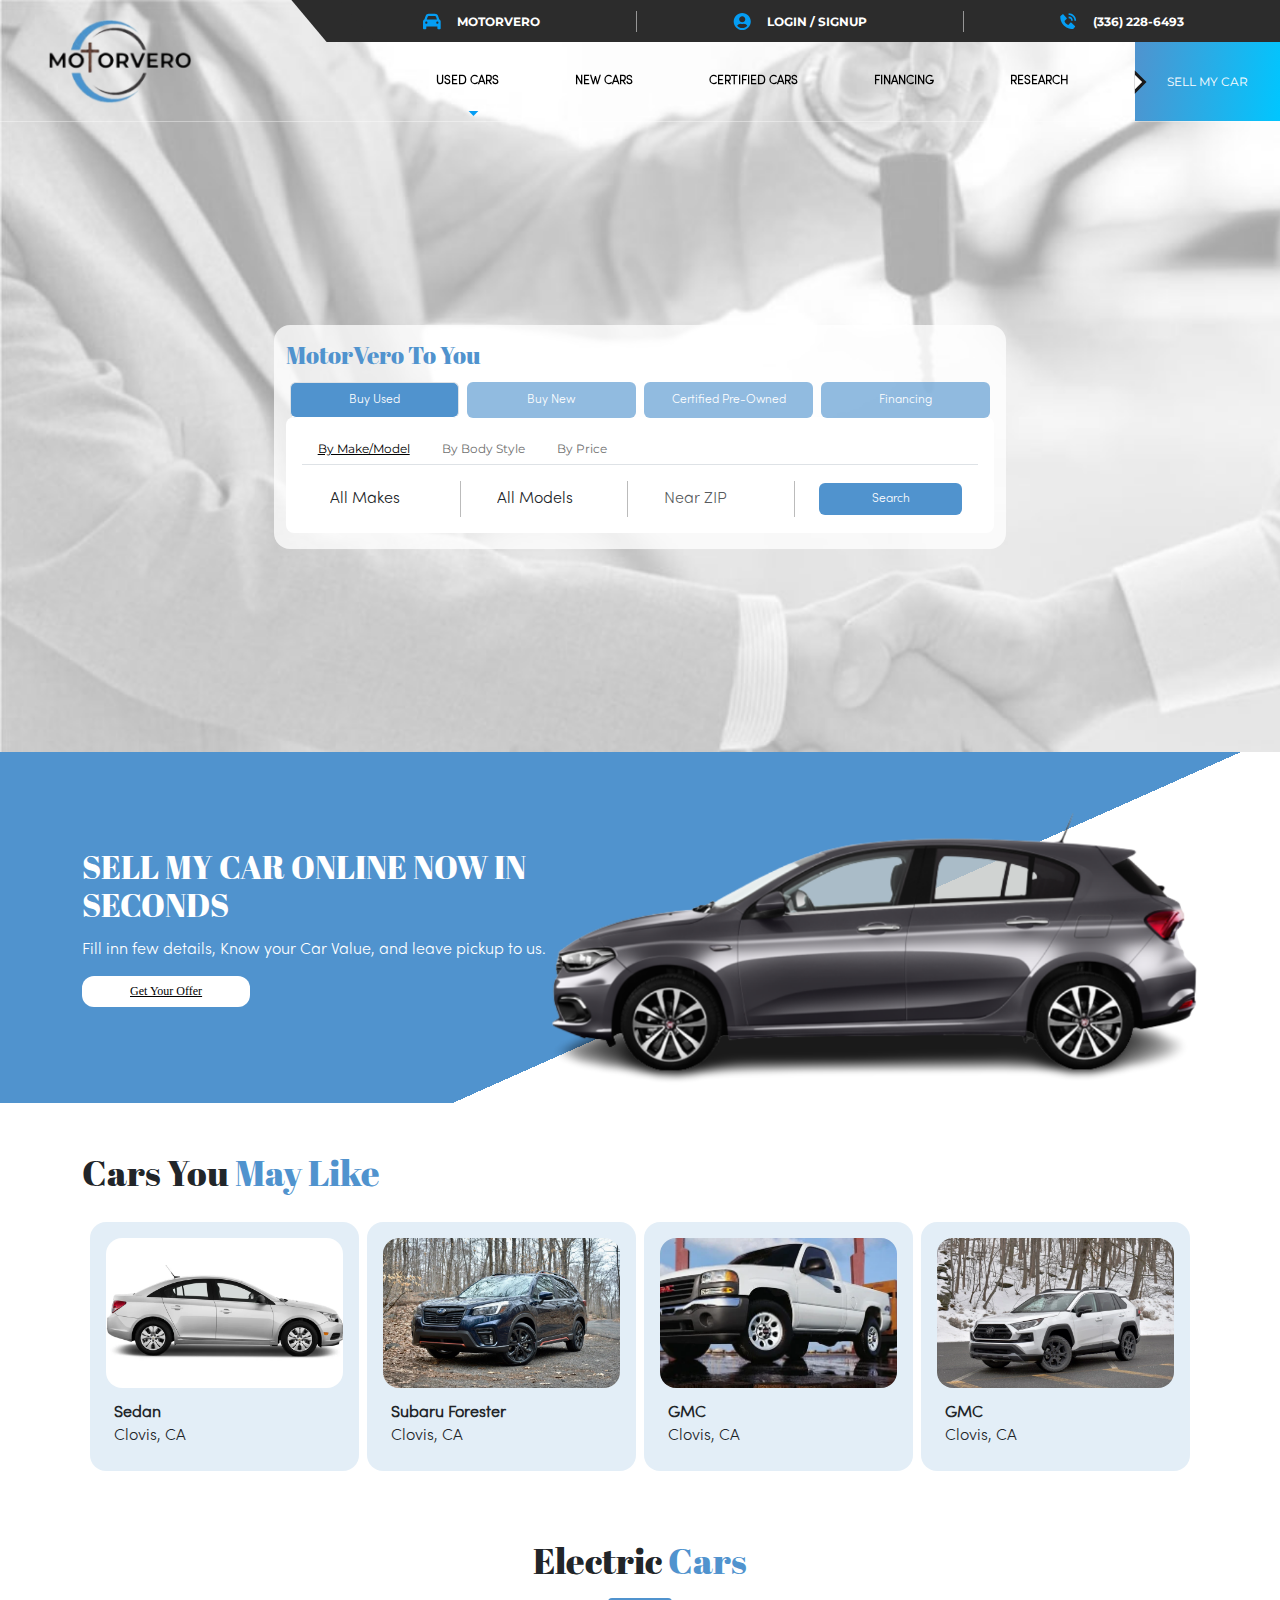
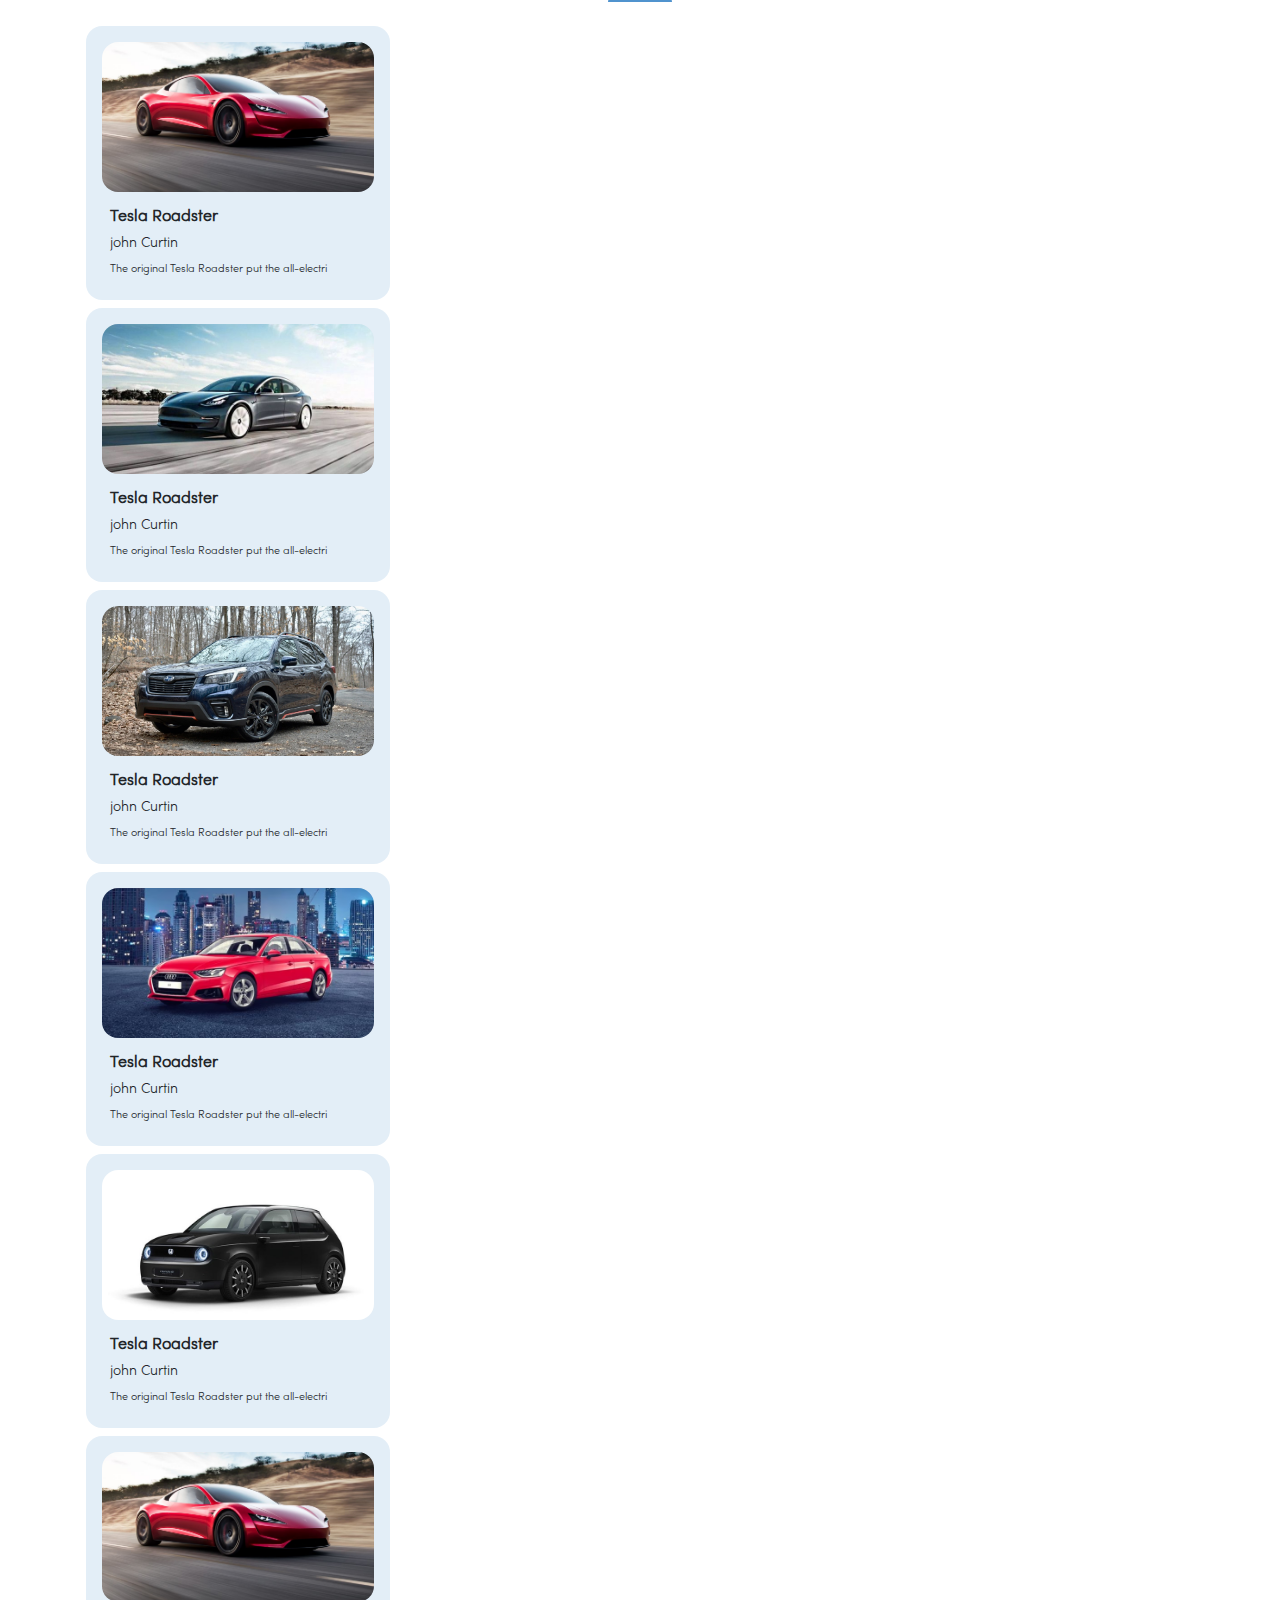
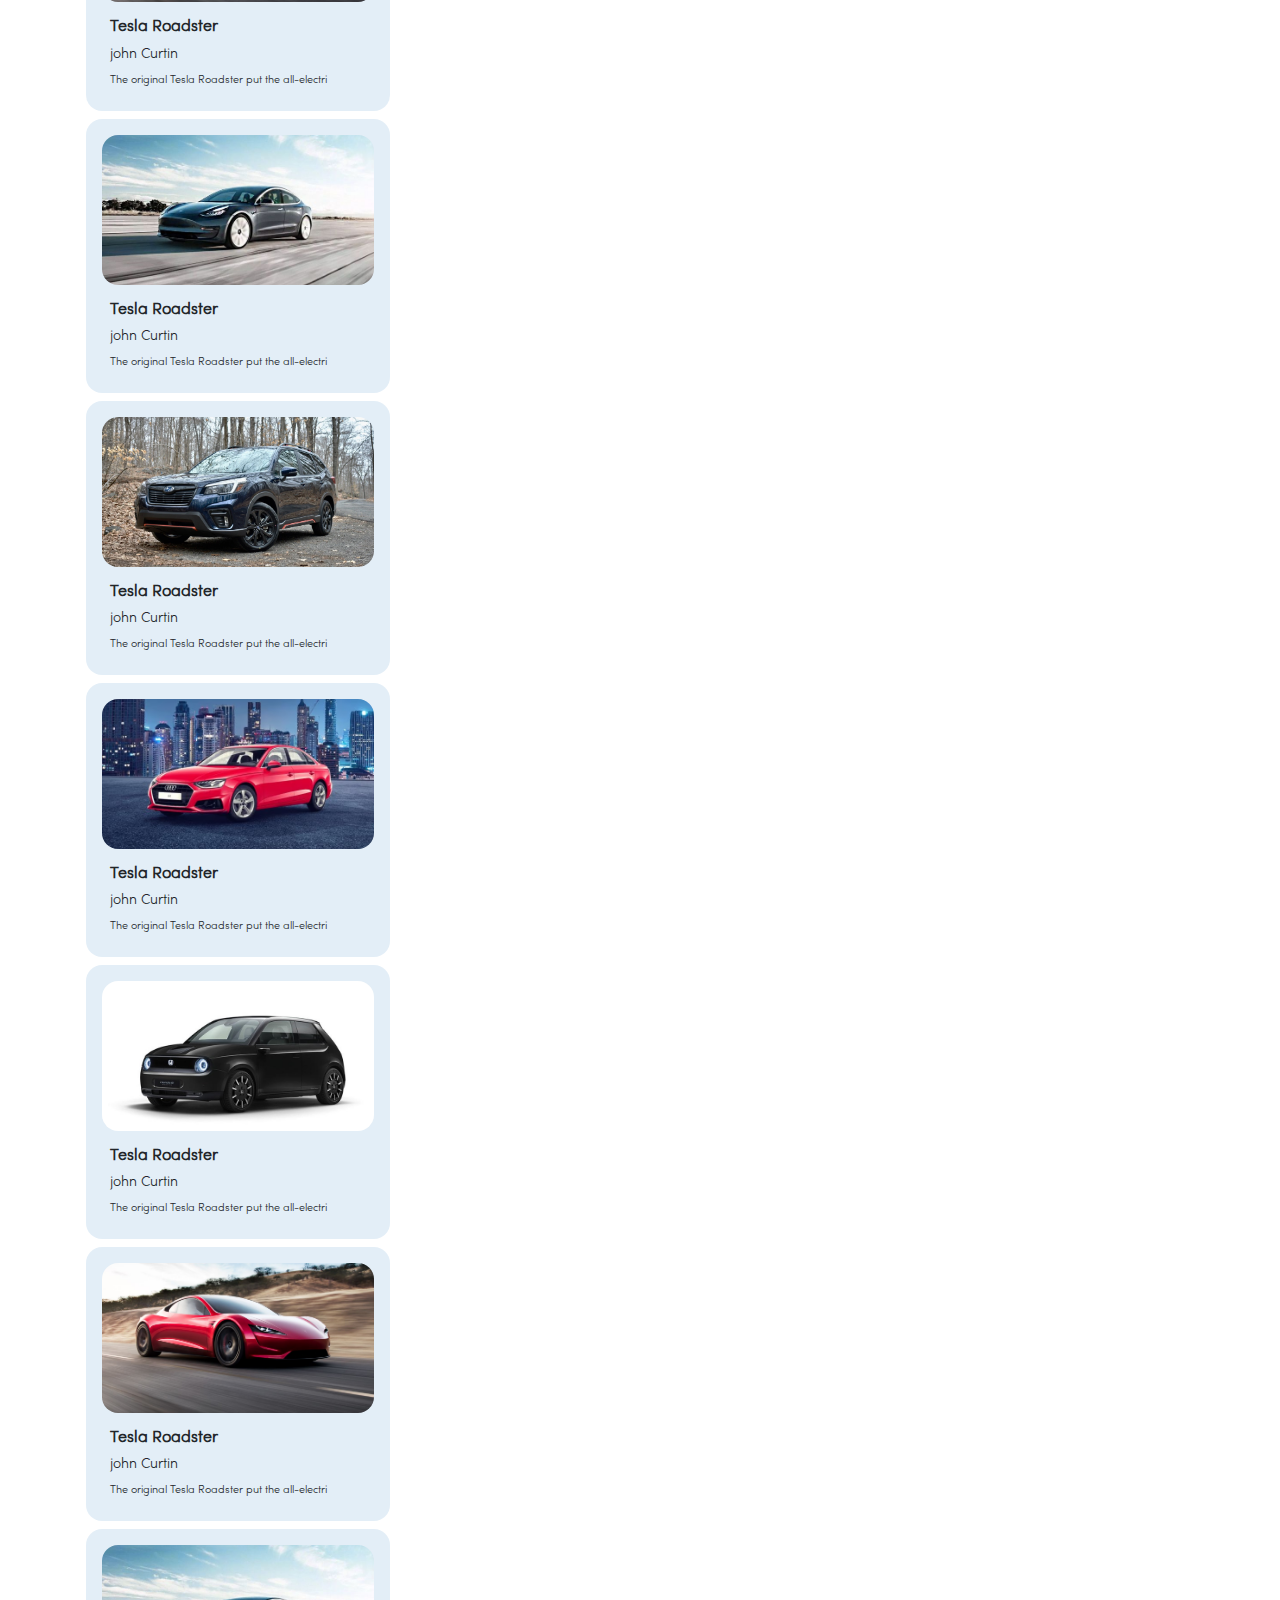
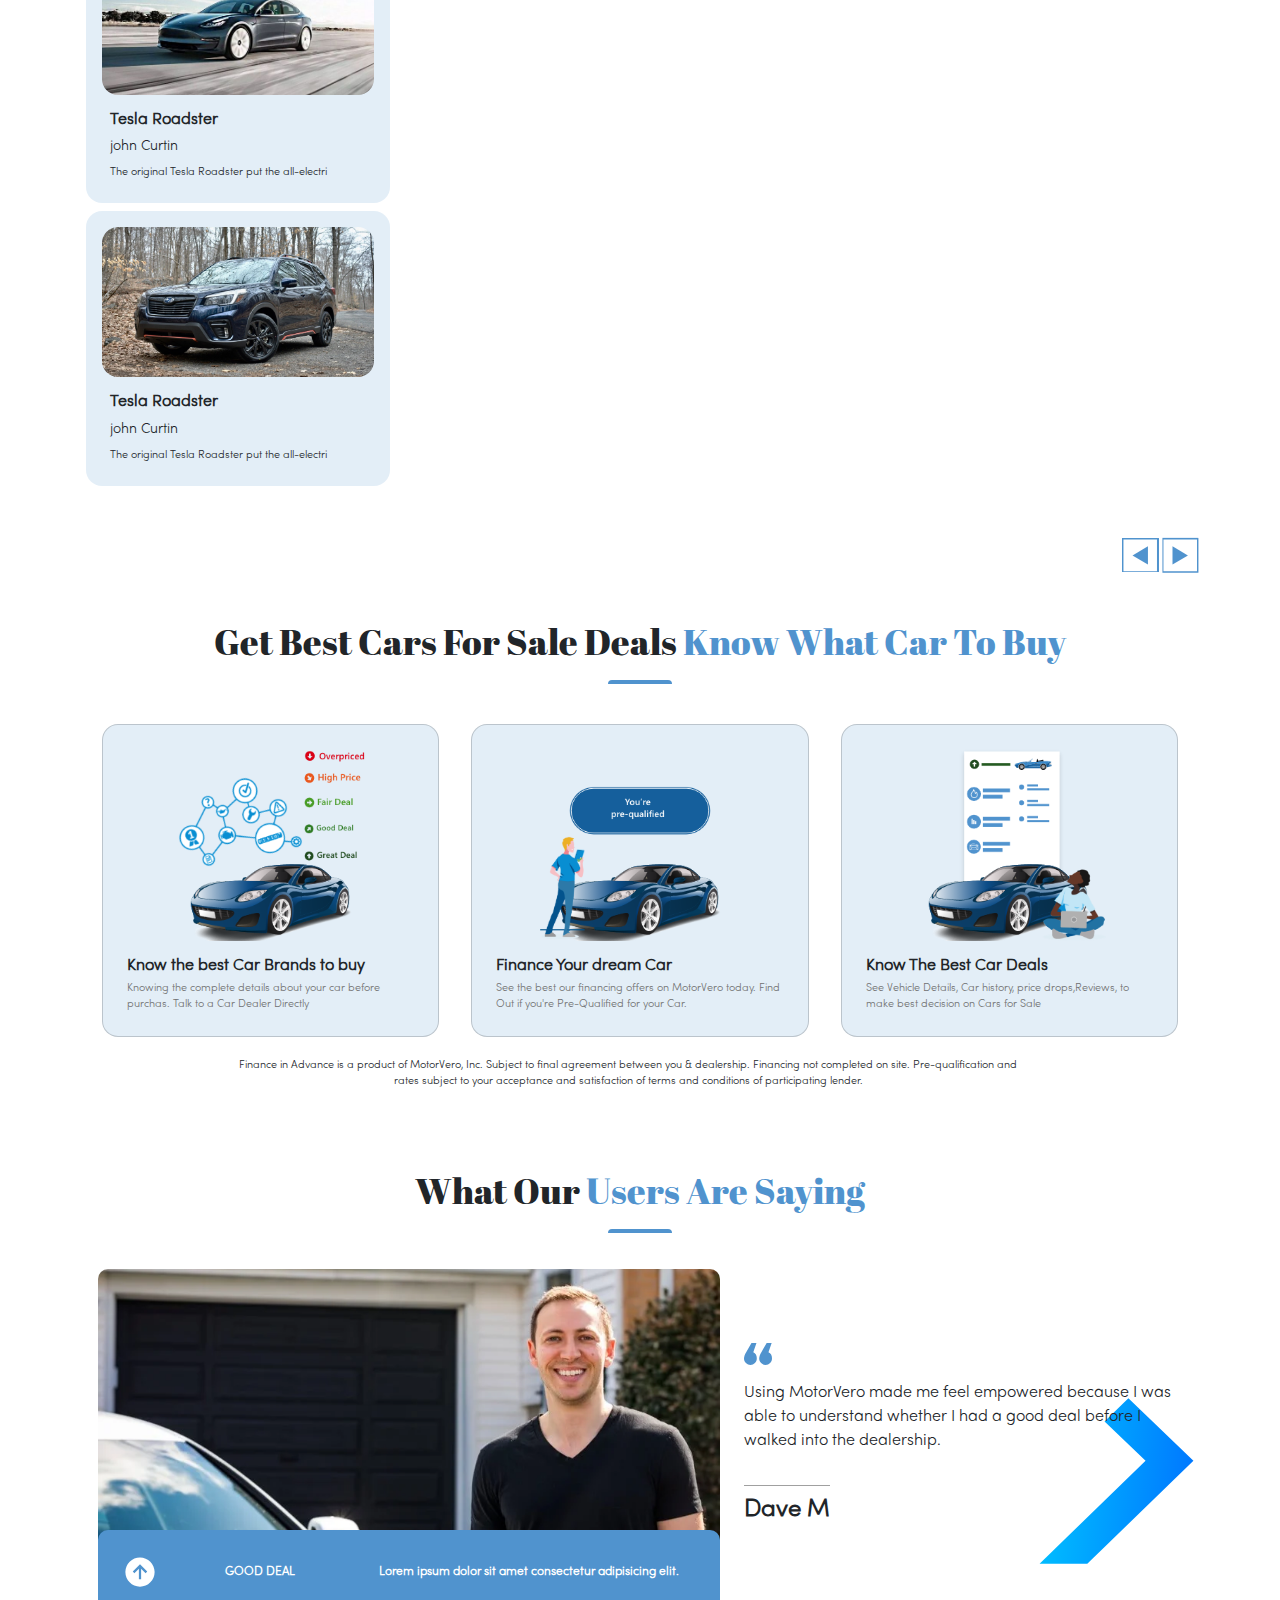
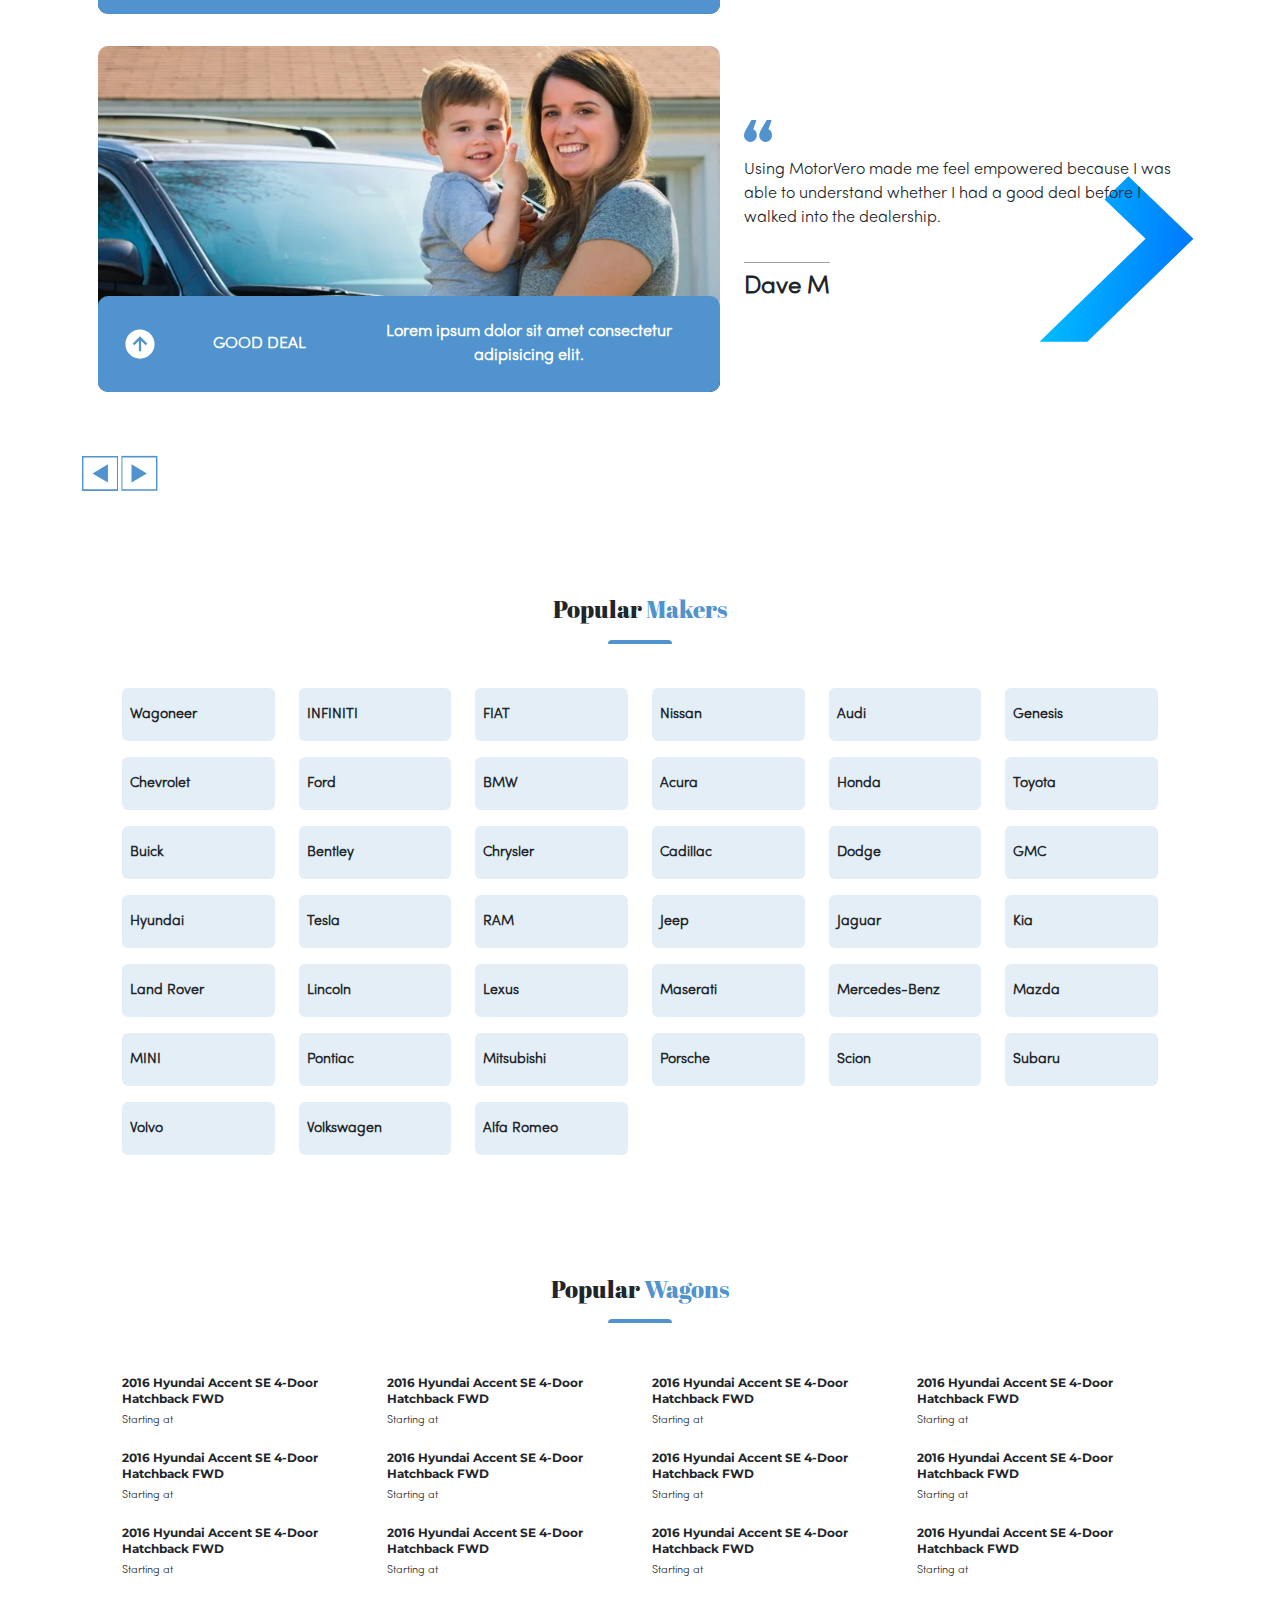
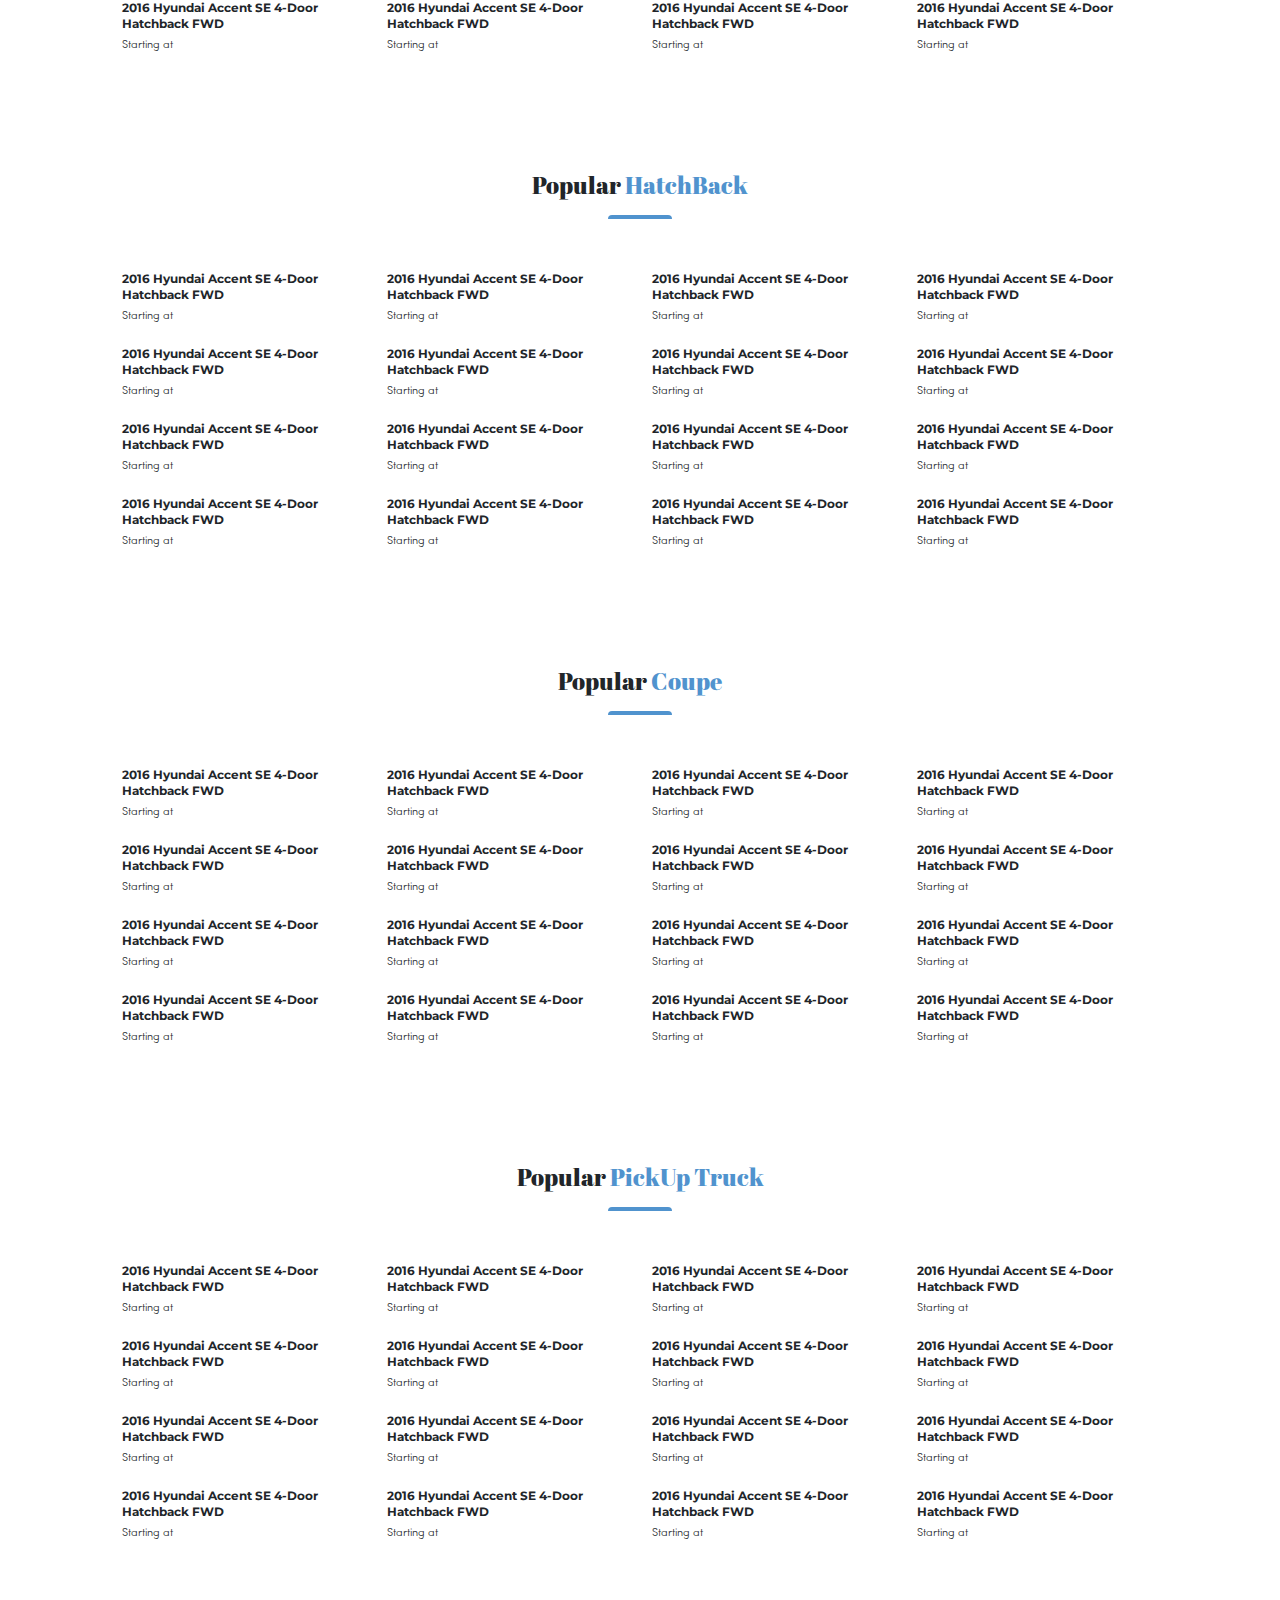
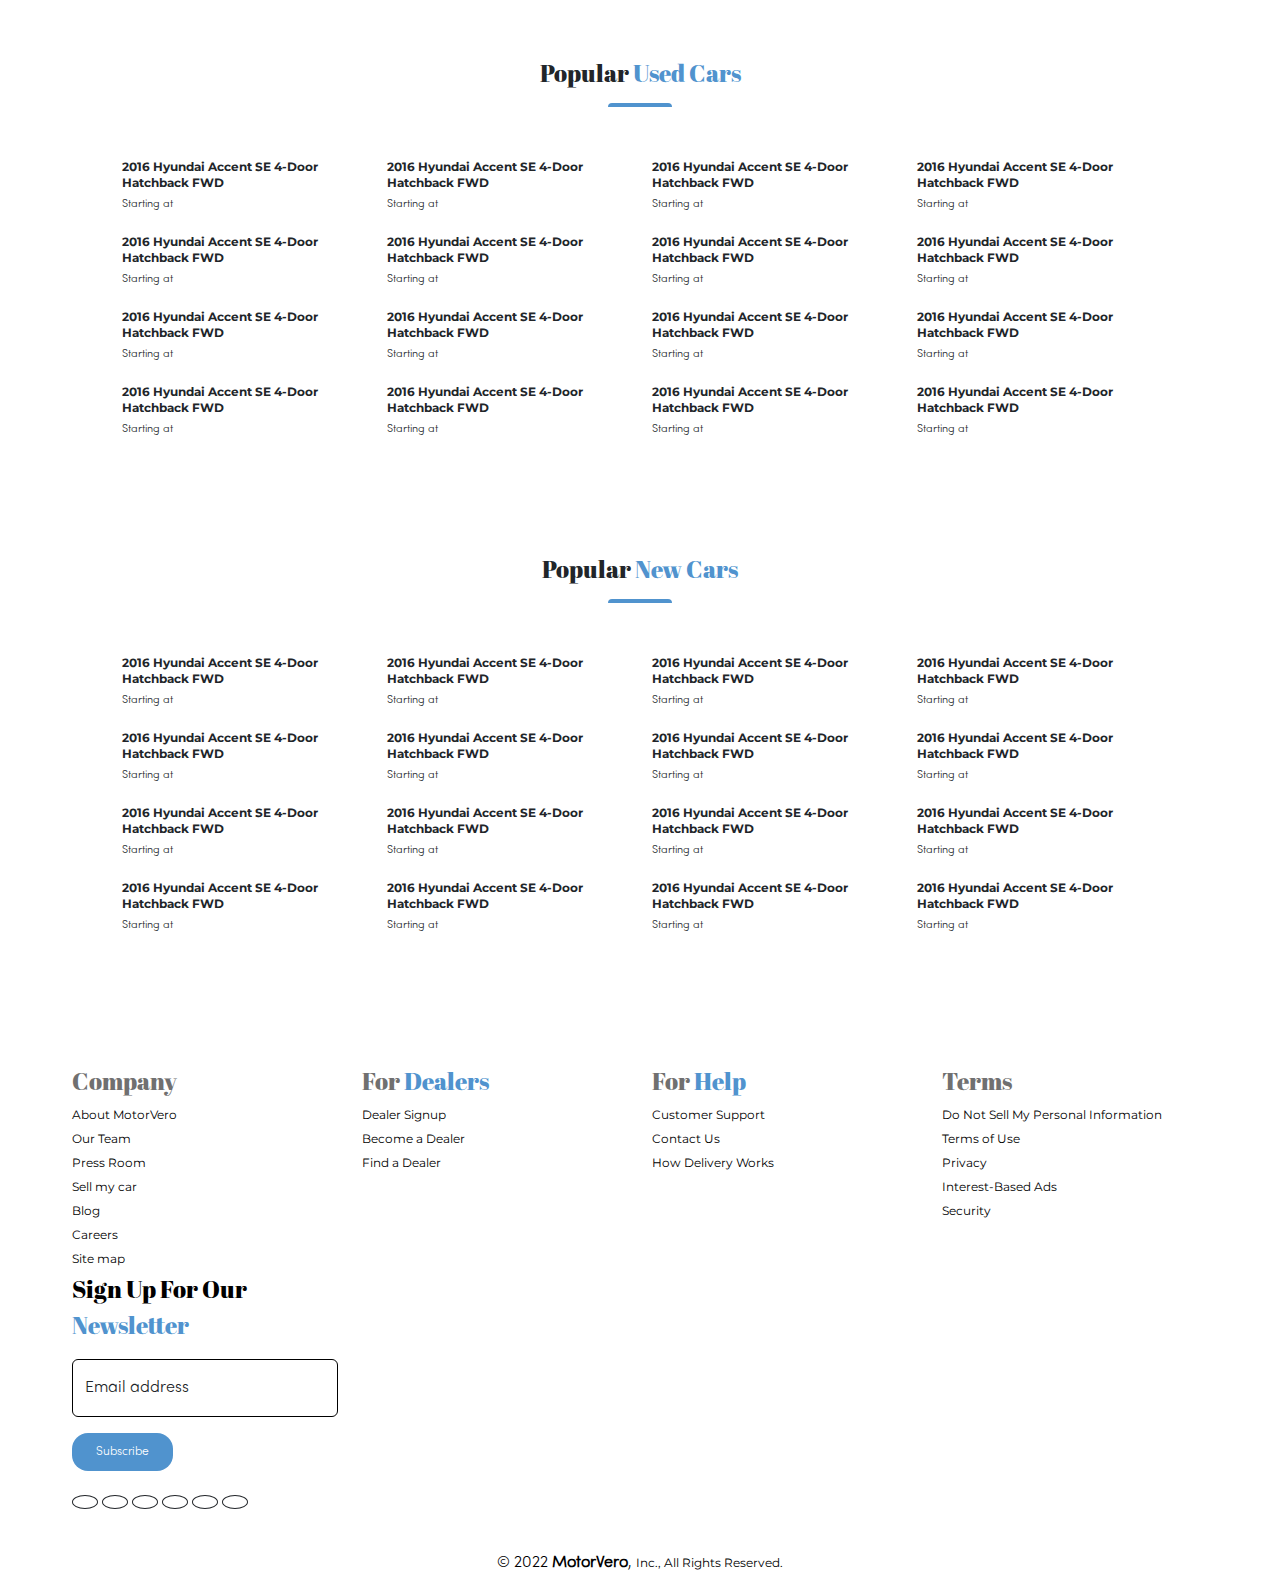
==== commit 1af8a6f6: "." ====
--- a/index.html
+++ b/index.html
@@ -623,7 +623,7 @@
                                     <div class="tab-pane fade show" id="byprice" role="tabpanel"
                                         aria-labelledby="byprice-tab">
                                         <div class="row h-100">
-                                            
+
                                             <div class="col-md-3 col-sm-4  col-12">
                                                 <div class="h-100 d-flex align-items-center">
                                                     <p class="mb-0 me-2 ">
@@ -752,7 +752,8 @@
 
                                             </div>
                                             <div class="col-md-3 my-md-auto my-3 col-12 d-flex align-items-end">
-                                                <a href="#" class="btn btn-primary back-primary w-100 text-center rounded-0">Search</a>
+                                                <a href="#"
+                                                    class="btn btn-primary back-primary w-100 text-center rounded-0">Search</a>
                                             </div>
                                         </div>
                                     </div>
@@ -1228,7 +1229,7 @@
                                     <div class="tab-pane fade show" id="byprice1" role="tabpanel"
                                         aria-labelledby="byprice-tab">
                                         <div class="row h-100">
-                                            
+
                                             <div class="col-md-3 col-sm-4  col-12">
                                                 <div class="h-100 d-flex align-items-center">
                                                     <p class="mb-0 me-2 ">
@@ -1357,7 +1358,8 @@
 
                                             </div>
                                             <div class="col-md-3 my-md-auto my-3 col-12 d-flex align-items-end">
-                                                <a href="#" class="btn btn-primary back-primary w-100 text-center rounded-0">Search</a>
+                                                <a href="#"
+                                                    class="btn btn-primary back-primary w-100 text-center rounded-0">Search</a>
                                             </div>
                                         </div>
                                     </div>
@@ -1533,7 +1535,7 @@
                                                     </select>
                                                 </div>
                                             </div>
-                                           
+
                                             <div class="col-md-3 col-sm-4 col-12  ">
                                                 <div class="">
                                                     <input type="number"
@@ -1585,7 +1587,7 @@
                                                             id="">
                                                         <div class="mediaContainer">
                                                             <div>
-                                                                
+
                                                                 <div class="media">
                                                                     <div
                                                                         class="embedResponsive embed-responsive-16by9 mediaContainer">
@@ -1806,7 +1808,7 @@
                                     <div class="tab-pane fade show" id="byprice" role="tabpanel"
                                         aria-labelledby="byprice-tab">
                                         <div class="row h-100">
-                                            
+
                                             <div class="col-md-3 col-sm-4  col-12">
                                                 <div class="h-100 d-flex align-items-center">
                                                     <p class="mb-0 me-2 ">
@@ -1935,7 +1937,8 @@
 
                                             </div>
                                             <div class="col-md-3 my-md-auto my-3 col-12 d-flex align-items-end">
-                                                <a href="#" class="btn btn-primary back-primary w-100 text-center rounded-0">Search</a>
+                                                <a href="#"
+                                                    class="btn btn-primary back-primary w-100 text-center rounded-0">Search</a>
                                             </div>
                                         </div>
                                     </div>
@@ -2011,7 +2014,8 @@
                                         <p class="fs-sm mb-0 text-dark smaller"> No impact on your credit score</p>
                                     </div>
                                     <div class="col-md-3 col-sm-6 col-12 my-auto ">
-                                        <a href="#" class="btn btn-primary back-primary w-100 text-center">See my options</a>
+                                        <a href="#" class="btn btn-primary back-primary w-100 text-center">See my
+                                            options</a>
                                     </div>
                                 </div>
                             </div>
@@ -2407,11 +2411,15 @@
             <h2 class="heading text-center">What Our <span>Users Are Saying
                 </span></h2>
             <hr class="mx-auto ecu">
-            <div class="row p-3 ">
-                <div class="col-lg-7 ">
-                    <div class="yt-thumb">
-                        <img src="./assets/images/index/yt-1.webp" class="w-100 " alt="">
-                        <!-- <div class="control-group">
+
+            <div class="fadeslider">
+                <div>
+                    <div class="row p-3 ">
+                        <div class="col-lg-7 ">
+                            <div class="yt-thumb">
+                                <a href="#" class="yt-icon">
+                                <img src="./assets/images/index/yt-1.webp" class="w-100 " alt="">
+                                <!-- <div class="control-group">
                             <a href="https://www.google.com/url?sa=t&amp;source=web&amp;rct=j&amp;url=https://m.youtube.com/watch%3Fv%3Dmu6ytw6-GgQ&amp;ved=2ahUKEwjC0vuAyLP0AhVrS_EDHbmxD-8QwqsBegQICRAF&amp;usg=AOvVaw0JFvXBSXslx1rJhd8gyTc3"
                                 aria-label="Play video">
                                  <svg xmlns="http://www.w3.org/2000/svg" width="80" height="56.364" viewBox="0 0 80 56.364" role="img">
@@ -2421,27 +2429,138 @@
                             </svg> 
                             </a>
                         </div> -->
-                        <div class="index-video-content col-md-12 col-7 p-md-4">
-                            <div class="d-flex  justify-content-between">
-                                <div class="video-arrow my-auto text-center text-white">
-                                    <svg width="36" height="36" fill="currentColor" viewBox="0 0 24 24"
-                                        xmlns="http://www.w3.org/2000/svg">
+                                <div class="index-video-content d-md-block d-none col-md-12 col-7 p-md-4">
+                                    <div class="d-flex  justify-content-between">
+                                        <div class="video-arrow my-auto text-center text-white">
+                                            <svg width="36" height="36" fill="currentColor" viewBox="0 0 24 24"
+                                                xmlns="http://www.w3.org/2000/svg">
+                                                <path
+                                                    d="M12 2.25A9.75 9.75 0 0 0 2.25 12c0 5.384 4.365 9.75 9.75 9.75 5.384 0 9.75-4.366 9.75-9.75 0-5.385-4.366-9.75-9.75-9.75Zm3.754 10.5L12.75 9.77v7.011h-1.5V9.77l-3.004 2.98-1.057-1.064L12 6.912l4.81 4.774-1.056 1.064Z">
+                                                </path>
+                                            </svg>
+                                        </div>
+                                        <div class="video-rating my-auto text-center text-white fw-bold text-uppercase">
+                                            Good
+                                            Deal</div>
+                                        <div class="video-info  my-auto text-center col-7 text-white fw-bold px-0">Lorem
+                                            ipsum
+                                            dolor sit amet consectetur adipisicing elit. </div>
+                                    </div>
+                                </div>
+                                </a>
+                            </div>
+                        </div>
+                        <div class="col-lg-5 position-relative overflow-hidden">
+                            <div class="comment quote-text row align-items-center h-100">
+                                <blockquote class="quote-box">
+                                    <svg class="my-3" width="28" height="22" xmlns="http://www.w3.org/2000/svg">
                                         <path
-                                            d="M12 2.25A9.75 9.75 0 0 0 2.25 12c0 5.384 4.365 9.75 9.75 9.75 5.384 0 9.75-4.366 9.75-9.75 0-5.385-4.366-9.75-9.75-9.75Zm3.754 10.5L12.75 9.77v7.011h-1.5V9.77l-3.004 2.98-1.057-1.064L12 6.912l4.81 4.774-1.056 1.064Z">
-                                        </path>
+                                            d="M12.804 15.265c0 1.916-.63 3.517-1.89 4.804C9.654 21.356 8.164 22 6.445 22c-1.719 0-3.222-.644-4.511-1.93C.644 18.781 0 17.24 0 15.444c0-1.796.773-3.981 2.32-6.555L7.476 0h4.984L9.28 9.339c2.35 1.137 3.524 3.113 3.524 5.926zm15.196 0c0 1.916-.63 3.517-1.89 4.804C24.85 21.356 23.36 22 21.64 22c-1.718 0-3.222-.644-4.51-1.93-1.29-1.288-1.934-2.83-1.934-4.625 0-1.796.773-3.981 2.32-6.555L22.672 0h4.984l-3.18 9.339C26.827 10.476 28 12.452 28 15.265z"
+                                            fill="#5093ce" fill-rule="evenodd"></path>
                                     </svg>
-                                </div>
-                                <div class="video-rating my-auto text-center text-white fw-bold text-uppercase">Good
-                                    Deal</div>
-                                <div class="video-info  my-auto text-center col-7 text-white fw-bold px-0">Lorem ipsum
-                                    dolor sit amet consectetur adipisicing elit. </div>
+                                    <div class="">
+
+                                        <p my-3 fs-5">
+                                            Using MotorVero made me feel empowered because I was able to
+                                            understand whether I had a good deal before I walked into the
+                                            dealership.
+                                        </p>
+                                    </div>
+                                    <h4 class="quote-author fw-bold my-3">
+                                        Dave M
+                                    </h4>
+                                    <div class="clearfix"></div>
+                                </blockquote>
+
                             </div>
                         </div>
                     </div>
                 </div>
-
-
-
+                <div>
+                    <div class="row p-3 ">
+                        <div class="col-lg-7 ">
+                            <div class="yt-thumb">
+                                <img src="./assets/images/index/yt-2.webp" class="w-100 " alt="">
+                                <!-- <div class="control-group">
+                            <a href="https://www.google.com/url?sa=t&amp;source=web&amp;rct=j&amp;url=https://m.youtube.com/watch%3Fv%3Dmu6ytw6-GgQ&amp;ved=2ahUKEwjC0vuAyLP0AhVrS_EDHbmxD-8QwqsBegQICRAF&amp;usg=AOvVaw0JFvXBSXslx1rJhd8gyTc3"
+                                aria-label="Play video">
+                                 <svg xmlns="http://www.w3.org/2000/svg" width="80" height="56.364" viewBox="0 0 80 56.364" role="img">
+                                <title>Play video</title>
+                                <path d="M78.328,8.8a10.052,10.052,0,0,0-7.072-7.118C65.017,0,40,0,40,0S14.983,0,8.745,1.683A10.052,10.052,0,0,0,1.672,8.8C0,15.081,0,28.182,0,28.182s0,13.1,1.672,19.38a10.051,10.051,0,0,0,7.073,7.119C14.983,56.364,40,56.364,40,56.364s25.017,0,31.256-1.683a10.052,10.052,0,0,0,7.072-7.119C80,41.283,80,28.182,80,28.182S80,15.081,78.328,8.8Z" style="fill:red"></path>
+                                <polygon points="31.818 40.077 52.727 28.182 31.818 16.287 31.818 40.077" style="fill:#fff"></polygon>
+                            </svg> 
+                            </a>
+                        </div> -->
+                                <div class="index-video-content d-md-block d-none col-md-12 col-7 p-md-4">
+                                    <div class="d-flex  justify-content-between">
+                                        <div class="video-arrow my-auto text-center text-white">
+                                            <svg width="36" height="36" fill="currentColor" viewBox="0 0 24 24"
+                                                xmlns="http://www.w3.org/2000/svg">
+                                                <path
+                                                    d="M12 2.25A9.75 9.75 0 0 0 2.25 12c0 5.384 4.365 9.75 9.75 9.75 5.384 0 9.75-4.366 9.75-9.75 0-5.385-4.366-9.75-9.75-9.75Zm3.754 10.5L12.75 9.77v7.011h-1.5V9.77l-3.004 2.98-1.057-1.064L12 6.912l4.81 4.774-1.056 1.064Z">
+                                                </path>
+                                            </svg>
+                                        </div>
+                                        <div class="video-rating my-auto text-center text-white fw-bold text-uppercase">
+                                            Good
+                                            Deal</div>
+                                        <div class="video-info  my-auto text-center col-7 text-white fw-bold px-0">Lorem
+                                            ipsum
+                                            dolor sit amet consectetur adipisicing elit. </div>
+                                    </div>
+                                </div>
+                            </div>
+                        </div>
+                        <div class="col-lg-5 position-relative overflow-hidden">
+                            <div class="comment quote-text row align-items-center h-100">
+                                <blockquote class="quote-box">
+                                    <svg class="my-3" width="28" height="22" xmlns="http://www.w3.org/2000/svg">
+                                        <path
+                                            d="M12.804 15.265c0 1.916-.63 3.517-1.89 4.804C9.654 21.356 8.164 22 6.445 22c-1.719 0-3.222-.644-4.511-1.93C.644 18.781 0 17.24 0 15.444c0-1.796.773-3.981 2.32-6.555L7.476 0h4.984L9.28 9.339c2.35 1.137 3.524 3.113 3.524 5.926zm15.196 0c0 1.916-.63 3.517-1.89 4.804C24.85 21.356 23.36 22 21.64 22c-1.718 0-3.222-.644-4.51-1.93-1.29-1.288-1.934-2.83-1.934-4.625 0-1.796.773-3.981 2.32-6.555L22.672 0h4.984l-3.18 9.339C26.827 10.476 28 12.452 28 15.265z"
+                                            fill="#5093ce" fill-rule="evenodd"></path>
+                                    </svg>
+                                    <div class="">
+
+                                        <p my-3 fs-5">
+                                            Using MotorVero made me feel empowered because I was able to
+                                            understand whether I had a good deal before I walked into the
+                                            dealership.
+                                        </p>
+                                    </div>
+                                    <h4 class="quote-author fw-bold my-3">
+                                        Dave M
+                                    </h4>
+                                    <div class="clearfix"></div>
+                                </blockquote>
+
+                            </div>
+                        </div>
+
+
+                    </div>
+                </div>
+            </div>
+            <div class="carousel-control-group-2 my-lg-5 ">
+
+                <a id="">
+                    <svg class="icon-carousel-control" xmlns="http://www.w3.org/2000/svg" width="36.439"
+                        height="34.769">
+                        <rect x=".455" y=".455" width="35.529" height="33.859" rx=".147" ry=".147" fill="transparent"
+                            stroke="#5093ce" stroke-width="2px"></rect>
+                        <path fill="#5093ce" d="M10.527 17.384l15.385 9.127V8.258l-15.385 9.126z">
+                        </path>
+                    </svg>
+
+                </a>
+                <a id="comment_home_next">
+                    <svg class="icon-carousel-control next" xmlns="http://www.w3.org/2000/svg" width="36.439"
+                        height="34.769">
+                        <rect x=".455" y=".455" width="35.529" height="33.859" rx=".147" ry=".147" fill="transparent"
+                            stroke="#5093ce" stroke-width="2px"></rect>
+                        <path fill="#5093ce" d="M10.527 17.384l15.385 9.127V8.258l-15.385 9.126z">
+                        </path>
+                    </svg>
+                </a>
             </div>
         </div>
     </section>
@@ -3352,6 +3471,12 @@
 
 
     </section>
+    <!-- <div class="fade">
+        <div>1</div>
+        <div>2</div>
+        <div>3</div>
+        <div>4</div>
+    </div> -->
     <script src="https://code.jquery.com/jquery-3.6.3.min.js"
         integrity="sha256-pvPw+upLPUjgMXY0G+8O0xUf+/Im1MZjXxxgOcBQBXU=" crossorigin="anonymous"></script>
 
@@ -3366,7 +3491,7 @@
                 $(".dropdown_menu").click(function () {
                     $(this).parents('.parent_dropdown').find(".dropdown_items").slideToggle();
                     $(this).parents('.parent_dropdown').find(".dropdown_menu").toggleClass('active');
-                    console.log($(this).parents('.parent_dropdown').find(".dropdown_menu"));
+                    // console.log($(this).parents('.parent_dropdown').find(".dropdown_menu"));
                 });
             } else {
                 // document.body.style.backgroundColor = "pink";
@@ -3420,6 +3545,29 @@
                 // instead of a settings object
             ]
         });
+        // comment_home_prev.addEventListener('click', () => {
+        //     document.querySelector('.slick-prev').click();
+        // })
+        // comment_home_next.addEventListener('click', () => {
+        //     document.querySelector(' .slick-next ').click();
+        // })
+        $(document).ready(function () {
+            $('.fadeslider').slick({
+                dots: false,
+                infinite: true,
+                speed: 600,
+                fade: true,
+                // cssEase: 'linear'
+            });
+            comment_home_prev.addEventListener('click', () => {
+                document.querySelector('.fade.slick-prev').click();
+            })
+            comment_home_next.addEventListener('click', () => {
+                document.querySelector('.fade.slick-next ').click();
+            })
+        })
+
+
 
     </script>
     <script src="./assets/js/nav.js"></script>
@@ -3463,6 +3611,6 @@
 	// ]]>
     </script>
 
-    < </body>
+</body>
 
 </html>--- a/assets/css/main.css
+++ b/assets/css/main.css
@@ -37,6 +37,7 @@
 .clr-dark {
     color: var(--dark) !important;
 }
+
 .back-dark {
     color: var(--dark) !important;
 }
@@ -54,7 +55,7 @@
 }
 
 .font-secondary {
-    font-family: Sofia_Pro  !important;
+    font-family: Sofia_Pro !important;
 }
 
 .back-light {
@@ -326,13 +327,14 @@
         transition: all 1s ease-out;
         pointer-events: none;
     }
-    .book-button{
+
+    .book-button {
         background: linear-gradient(97.68deg, #1d1d1d 0%, #3d3d3d 100%);
         padding-top: 10px;
         padding-bottom: 10px;
         color: white;
     }
-    
+
     .nav-links.open {
         clip-path: circle(1000px at 50% 10%);
         -webkit-clip-path: circle(1000px at 50% 10%);
@@ -393,7 +395,8 @@
         transform: rotate(45deg) translate(-5px, -6px);
         background: white;
     }
-    .topNavBtn svg path{
+
+    .topNavBtn svg path {
         fill: #000000;
     }
 
@@ -423,21 +426,26 @@
     border-right: 1px solid rgba(255, 255, 255, 0.5);
 }
 
-.form-control{
+.form-control {
     box-shadow: none !important;
 }
-.by-make-model>div select{
+
+.by-make-model>div select {
     border: 1px solid;
 }
-.by-make-model>div select:focus{
+
+.by-make-model>div select:focus {
     border: 1px solid;
 }
-.by-make-model>div input{
+
+.by-make-model>div input {
     border: 1px solid;
 }
-.by-make-model>div input:focus{
+
+.by-make-model>div input:focus {
     border: 1px solid;
 }
+
 .topNavBtn.skew {
     position: relative;
     text-align: center;
@@ -471,6 +479,7 @@
     left: 0;
     right: 0;
 }
+
 .used-car-top-banner {
     height: 50vh;
 }
@@ -489,6 +498,54 @@
     right: 0;
 }
 
+.financing-top-banner {
+    height: 50vh;
+}
+
+.financing-top-banner:before {
+    content: '';
+    background: url('../images/financing/finance.png');
+    background-size: cover;
+    background-repeat: no-repeat;
+    background-position: center;
+    height: 100%;
+    position: absolute;
+    z-index: -1;
+    top: 0;
+    left: 0;
+    right: 0;
+}
+
+.search-car-top-banner {
+    height: 50vh;
+}
+
+.certifieddiv>div>div>div {
+    border: 1px solid var(--primary);
+    border-radius: 10px;
+}
+
+.certifieddiv {
+    border-left: 1px solid var(--primary-light);
+    padding-left: 53px;
+    height: 100%;
+    padding-right: 12px;
+}
+
+.search-car-top-banner:before {
+    content: '';
+    background: url('../images/searchcars/research.png');
+    background-size: cover;
+    background-repeat: no-repeat;
+    background-position: center;
+    height: 100%;
+    position: absolute;
+    z-index: -1;
+    top: 0;
+    left: 0;
+    right: 0;
+}
+
 .sec.sec-2 :is(.container, .row):after {
     display: none;
 }
@@ -505,8 +562,9 @@
     background: linear-gradient(156deg, var(--primary) 60%, var(--white) 60%);
     /* height: 60vh; */
 }
+
 .used-sec-2 {
-    background: url('../images/usedcars/used_car_hero_min-768.webp') ;
+    background: url('../images/usedcars/used_car_hero_min-768.webp');
     background-repeat: no-repeat;
     /* height: 60vh; */
     background-position: center;
@@ -514,8 +572,23 @@
     /* height: 60vh; */
     /* linear-gradient(120deg, var(--primary) 50%, */
 }
-.used-sec-2-key-info{
+
+.used-sec-2-key-info {
     background: linear-gradient(110deg, var(--primary) 50%, transparent 50%);
+}
+
+.cpo-new-car {
+    background: url('../images/cpo/used_car_hero_min-1280.webp');
+    background-repeat: no-repeat;
+    /* height: 60vh; */
+    background-position: center;
+    background-size: cover;
+    /* height: 60vh; */
+    /* linear-gradient(120deg, var(--primary) 50%, */
+}
+
+.cpo-new-car-price {
+    background: linear-gradient(110deg, #f4f5f5 60%, transparent 40%);
 }
 
 @media (min-width: 768px) {
@@ -581,7 +654,7 @@
 
 .heading-m {
     text-transform: uppercase;
-    font-family: Abril_Fatface ;
+    font-family: Abril_Fatface;
     font-weight: 100 !important;
     font-size: 24px !important;
     text-transform: capitalize !important;
@@ -607,11 +680,13 @@
     object-fit: contain;
     transition: all 0.5s ease;
 }
+
 .card,
 .cg-research-home .cg-research-article-link,
-.mainCardz .card-body .crd{
- transition: all 0.5s;
-}
+.mainCardz .card-body .crd {
+    transition: all 0.5s;
+}
+
 .card:hover,
 .cg-research-home .cg-research-article-link:hover,
 .mainCardz .card-body .crd:hover {
@@ -619,9 +694,11 @@
     box-shadow: 0px 4px 1rem rgb(0 0 0 / 13%) !important;
     transition: all 0.5s;
 }
-.btn:hover{
+
+.btn:hover {
     background-color: var(--primary-light);
 }
+
 .box-shadow-0 {
     box-shadow: none !important;
 }
@@ -658,13 +735,19 @@
     transform: rotate(180deg);
 }
 
+#comment_home_next svg {
+    transform: rotate(180deg);
+}
+
 .dropdown_menu .fa-angle-down {
     transition: all 0.3s;
+    transform: rotate(180deg);
 }
 
 .dropdown_menu.active .fa-angle-down {
-    transform: rotate(180deg);
-}
+    transform: rotate(360deg);
+}
+
 .dropdown_menu2 .fa-angle-down {
     transition: all 0.3s;
 }
@@ -672,6 +755,7 @@
 .dropdown_menu2 .fa-angle-down {
     transform: rotate(180deg);
 }
+
 .dropdown_menu2.active .fa-angle-down {
     transform: rotate(360deg);
 }
@@ -679,22 +763,25 @@
 .footer-li li a:hover {
     text-decoration: underline;
 }
-.yt-thumb{
+
+.yt-thumb {
     position: relative;
 }
+
 .yt-thumb img {
     object-fit: cover;
     aspect-ratio: 1.8;
     border-radius: 10px 10px 10px 10px;
-   
+
 }
 
 .index-video-content {
     background-color: var(--primary);
     position: absolute;
-    border-radius:  10px;
+    border-radius: 10px;
     right: 0;
     left: 0;
+    bottom: 0;
 }
 
 /* .index-video-content>div {
@@ -705,9 +792,9 @@
 } */
 /* tabs css */
 
-.slick-arrow {
+/* .slick-arrow {
     display: none !important;
-}
+} */
 
 .tab-btn {
     background-color: #5093cea1;
@@ -720,9 +807,7 @@
     background-color: #5093ce !important;
     color: white;
 }
-.dropdown_items {
-    display: none;
-}
+
 .nav-tabs .nav-link.disabled,
 .nav-tabs .nav-link:disabled {
     color: var(--bs-nav-link-disabled-color);
@@ -804,6 +889,7 @@
 .carbody .card>div img {
     border-radius: 10px;
 }
+
 .carcard .card {
     height: 100px;
     background-color: #5093ce29 !important;
@@ -822,19 +908,104 @@
 .carcard .card>div img {
     border-radius: 15px;
 }
- /* tab css end */
-
+
+.quote-author {
+    border-top: 1px solid rgba(0, 0, 0, 0.371);
+    float: left;
+    padding-top: 10px;
+}
+
+/* tab css end */
+.carousel-control-group-2::before {
+    position: absolute;
+    content: "";
+}
+
+.quote-text::before {
+    content: url(../images/financing/download.svg);
+    background-repeat: no-repeat;
+    position: absolute;
+    z-index: -1;
+    transform: rotate(180deg);
+    right: 0;
+    bottom: 50px;
+    /* content: url(data:image/svg+xml,%3Csvg width='155' height='166' viewBox='0 0 155 166' fill='none' xmlns='http://www.w3.org/2000/svg'%3E%3Cpath d='M0.579346 103.278L65.6029 165.768L89.4383 142.559L48.4346 103.15L138.255 15.934L154.436 0.231689H106.697L100.019 6.71907L0.579346 103.278Z' fill='url(%23paint0_linear_34_1622)'/%3E%3Cdefs%3E%3ClinearGradient id='paint0_linear_34_1622' x1='0.579346' y1='0.231689' x2='172.479' y2='21.7702' gradientUnits='userSpaceOnUse'%3E%3Cstop stop-color='%230072FF'/%3E%3Cstop offset='1' stop-color='%2300C6FF'/%3E%3C/linearGradient%3E%3C/defs%3E%3C/svg%3E%0A);
+    content:url("data:image/svg+xml,%3Csvg width='155' height='166' viewBox='0 0 155 166' fill='none' xmlns='http://www.w3.org/2000/svg'%3E%3Cpath d='M0.579346 103.278L65.6029 165.768L89.4383 142.559L48.4346 103.15L138.255 15.934L154.436 0.231689H106.697L100.019 6.71907L0.579346 103.278Z' fill='url(%23paint0_linear_34_1622)'/%3E%3Cdefs%3E%3ClinearGradient id='paint0_linear_34_1622' x1='0.579346' y1='0.231689' x2='172.479' y2='21.7702' gradientUnits='userSpaceOnUse'%3E%3Cstop stop-color='%230072FF'/%3E%3Cstop offset='1' stop-color='%2300C6FF'/%3E%3C/linearGradient%3E%3C/defs%3E%3C/svg%3E%0A")'/%3E%3Cdefs%3E%3ClinearGradient id='paint0_linear_34_1622' x1='0.579346' y1='0.231689' x2='172.479' y2='21.7702' gradientUnits='userSpaceOnUse'%3E%3Cstop stop-color='%230072FF'/%3E%3Cstop offset='1' stop-color='%2300C6FF'/%3E%3C/linearGradient%3E%3C/defs%3E%3C/svg%3E%0A);
+    position: absolute;
+    bottom: -126px;
+    right:-21px;
+    z-index: -1;
+    transform: rotate(189deg);  */
+}
+
+.contact-financing {
+    text-align: center;
+}
+
+.contact-financing>div a {
+    color: var(--primary);
+}
+
+.research-tab {
+    backdrop-filter: blur(12px);
+}
+.estimate-payment{
+    border: 1px solid var(--primary);
+}
+
+
+.finance-step {
+    background-color: #5093ce;
+    width: 44px;
+    color: white;
+    height: 44px;
+    border-radius: 39px;
+    font-size: 10px !important;
+    display: flex !important;
+    justify-content: center;
+    align-items: center;
+}
+.estimate-payment-price{
+    font-family: lato;
+    color: var(--primary);
+    font-size: 3rem;
+    font-weight: bolder;
+}
+.estimate-payment-price span{
+    font-family: lato;
+    color: var(--dark);
+    font-size: 1rem;
+    font-weight: normal;
+}
+@media (min-width: 767px) {
+    .fianceinadiv {
+        border-right: 1px solid rgba(0, 0, 0, 0.218);
+    }
+}
 @media (max-width: 768px) {
+   
     .homepage.redesign .hero section.searchWrap {
         top: 50% !important;
         transform: translateY(-66%) !important;
     }
 
+    .certifieddiv {
+        border-left: none;
+        padding-left: 0px;
+        height: 100%;
+        padding-right: 0px;
+    }
+
     .accordion-heading {
         font-size: 16px !important;
     }
-    .used-sec-2-key-info{
+
+    .used-sec-2-key-info {
         background: linear-gradient(110deg, var(--primary) 80%, transparent 20%);
+    }
+
+    .cpo-new-car-price {
+        background: linear-gradient(110deg, #f4f5f5 80%, transparent 20%);
     }
 }
 
@@ -849,6 +1020,10 @@
 }
 
 @media only screen and (max-width: 767px) {
+    .fianceinadiv{
+        border-bottom: 1px solid rgba(0, 0, 0, 0.218);
+        padding-bottom: 15px;
+    }
     .homepage.redesign .searchWrap .used-search label {
         display: inline-block !important;
     }
@@ -870,8 +1045,13 @@
         text-align: center;
     }
 }
+
 @media (max-width: 600px) {
-    .used-sec-2-key-info{
+    .used-sec-2-key-info {
         background: var(--primary);
     }
+
+    .cpo-new-car-price {
+        background: #f4f5f5;
+    }
 }--- a/assets/css/main.css
+++ b/assets/css/main.css
@@ -37,6 +37,7 @@
 .clr-dark {
     color: var(--dark) !important;
 }
+
 .back-dark {
     color: var(--dark) !important;
 }
@@ -54,7 +55,7 @@
 }
 
 .font-secondary {
-    font-family: Sofia_Pro  !important;
+    font-family: Sofia_Pro !important;
 }
 
 .back-light {
@@ -326,13 +327,14 @@
         transition: all 1s ease-out;
         pointer-events: none;
     }
-    .book-button{
+
+    .book-button {
         background: linear-gradient(97.68deg, #1d1d1d 0%, #3d3d3d 100%);
         padding-top: 10px;
         padding-bottom: 10px;
         color: white;
     }
-    
+
     .nav-links.open {
         clip-path: circle(1000px at 50% 10%);
         -webkit-clip-path: circle(1000px at 50% 10%);
@@ -393,7 +395,8 @@
         transform: rotate(45deg) translate(-5px, -6px);
         background: white;
     }
-    .topNavBtn svg path{
+
+    .topNavBtn svg path {
         fill: #000000;
     }
 
@@ -423,21 +426,26 @@
     border-right: 1px solid rgba(255, 255, 255, 0.5);
 }
 
-.form-control{
+.form-control {
     box-shadow: none !important;
 }
-.by-make-model>div select{
+
+.by-make-model>div select {
     border: 1px solid;
 }
-.by-make-model>div select:focus{
+
+.by-make-model>div select:focus {
     border: 1px solid;
 }
-.by-make-model>div input{
+
+.by-make-model>div input {
     border: 1px solid;
 }
-.by-make-model>div input:focus{
+
+.by-make-model>div input:focus {
     border: 1px solid;
 }
+
 .topNavBtn.skew {
     position: relative;
     text-align: center;
@@ -471,6 +479,7 @@
     left: 0;
     right: 0;
 }
+
 .used-car-top-banner {
     height: 50vh;
 }
@@ -489,6 +498,54 @@
     right: 0;
 }
 
+.financing-top-banner {
+    height: 50vh;
+}
+
+.financing-top-banner:before {
+    content: '';
+    background: url('../images/financing/finance.png');
+    background-size: cover;
+    background-repeat: no-repeat;
+    background-position: center;
+    height: 100%;
+    position: absolute;
+    z-index: -1;
+    top: 0;
+    left: 0;
+    right: 0;
+}
+
+.search-car-top-banner {
+    height: 50vh;
+}
+
+.certifieddiv>div>div>div {
+    border: 1px solid var(--primary);
+    border-radius: 10px;
+}
+
+.certifieddiv {
+    border-left: 1px solid var(--primary-light);
+    padding-left: 53px;
+    height: 100%;
+    padding-right: 12px;
+}
+
+.search-car-top-banner:before {
+    content: '';
+    background: url('../images/searchcars/research.png');
+    background-size: cover;
+    background-repeat: no-repeat;
+    background-position: center;
+    height: 100%;
+    position: absolute;
+    z-index: -1;
+    top: 0;
+    left: 0;
+    right: 0;
+}
+
 .sec.sec-2 :is(.container, .row):after {
     display: none;
 }
@@ -505,8 +562,9 @@
     background: linear-gradient(156deg, var(--primary) 60%, var(--white) 60%);
     /* height: 60vh; */
 }
+
 .used-sec-2 {
-    background: url('../images/usedcars/used_car_hero_min-768.webp') ;
+    background: url('../images/usedcars/used_car_hero_min-768.webp');
     background-repeat: no-repeat;
     /* height: 60vh; */
     background-position: center;
@@ -514,8 +572,23 @@
     /* height: 60vh; */
     /* linear-gradient(120deg, var(--primary) 50%, */
 }
-.used-sec-2-key-info{
+
+.used-sec-2-key-info {
     background: linear-gradient(110deg, var(--primary) 50%, transparent 50%);
+}
+
+.cpo-new-car {
+    background: url('../images/cpo/used_car_hero_min-1280.webp');
+    background-repeat: no-repeat;
+    /* height: 60vh; */
+    background-position: center;
+    background-size: cover;
+    /* height: 60vh; */
+    /* linear-gradient(120deg, var(--primary) 50%, */
+}
+
+.cpo-new-car-price {
+    background: linear-gradient(110deg, #f4f5f5 60%, transparent 40%);
 }
 
 @media (min-width: 768px) {
@@ -581,7 +654,7 @@
 
 .heading-m {
     text-transform: uppercase;
-    font-family: Abril_Fatface ;
+    font-family: Abril_Fatface;
     font-weight: 100 !important;
     font-size: 24px !important;
     text-transform: capitalize !important;
@@ -607,11 +680,13 @@
     object-fit: contain;
     transition: all 0.5s ease;
 }
+
 .card,
 .cg-research-home .cg-research-article-link,
-.mainCardz .card-body .crd{
- transition: all 0.5s;
-}
+.mainCardz .card-body .crd {
+    transition: all 0.5s;
+}
+
 .card:hover,
 .cg-research-home .cg-research-article-link:hover,
 .mainCardz .card-body .crd:hover {
@@ -619,9 +694,11 @@
     box-shadow: 0px 4px 1rem rgb(0 0 0 / 13%) !important;
     transition: all 0.5s;
 }
-.btn:hover{
+
+.btn:hover {
     background-color: var(--primary-light);
 }
+
 .box-shadow-0 {
     box-shadow: none !important;
 }
@@ -658,13 +735,19 @@
     transform: rotate(180deg);
 }
 
+#comment_home_next svg {
+    transform: rotate(180deg);
+}
+
 .dropdown_menu .fa-angle-down {
     transition: all 0.3s;
+    transform: rotate(180deg);
 }
 
 .dropdown_menu.active .fa-angle-down {
-    transform: rotate(180deg);
-}
+    transform: rotate(360deg);
+}
+
 .dropdown_menu2 .fa-angle-down {
     transition: all 0.3s;
 }
@@ -672,6 +755,7 @@
 .dropdown_menu2 .fa-angle-down {
     transform: rotate(180deg);
 }
+
 .dropdown_menu2.active .fa-angle-down {
     transform: rotate(360deg);
 }
@@ -679,22 +763,25 @@
 .footer-li li a:hover {
     text-decoration: underline;
 }
-.yt-thumb{
+
+.yt-thumb {
     position: relative;
 }
+
 .yt-thumb img {
     object-fit: cover;
     aspect-ratio: 1.8;
     border-radius: 10px 10px 10px 10px;
-   
+
 }
 
 .index-video-content {
     background-color: var(--primary);
     position: absolute;
-    border-radius:  10px;
+    border-radius: 10px;
     right: 0;
     left: 0;
+    bottom: 0;
 }
 
 /* .index-video-content>div {
@@ -705,9 +792,9 @@
 } */
 /* tabs css */
 
-.slick-arrow {
+/* .slick-arrow {
     display: none !important;
-}
+} */
 
 .tab-btn {
     background-color: #5093cea1;
@@ -720,9 +807,7 @@
     background-color: #5093ce !important;
     color: white;
 }
-.dropdown_items {
-    display: none;
-}
+
 .nav-tabs .nav-link.disabled,
 .nav-tabs .nav-link:disabled {
     color: var(--bs-nav-link-disabled-color);
@@ -804,6 +889,7 @@
 .carbody .card>div img {
     border-radius: 10px;
 }
+
 .carcard .card {
     height: 100px;
     background-color: #5093ce29 !important;
@@ -822,19 +908,104 @@
 .carcard .card>div img {
     border-radius: 15px;
 }
- /* tab css end */
-
+
+.quote-author {
+    border-top: 1px solid rgba(0, 0, 0, 0.371);
+    float: left;
+    padding-top: 10px;
+}
+
+/* tab css end */
+.carousel-control-group-2::before {
+    position: absolute;
+    content: "";
+}
+
+.quote-text::before {
+    content: url(../images/financing/download.svg);
+    background-repeat: no-repeat;
+    position: absolute;
+    z-index: -1;
+    transform: rotate(180deg);
+    right: 0;
+    bottom: 50px;
+    /* content: url(data:image/svg+xml,%3Csvg width='155' height='166' viewBox='0 0 155 166' fill='none' xmlns='http://www.w3.org/2000/svg'%3E%3Cpath d='M0.579346 103.278L65.6029 165.768L89.4383 142.559L48.4346 103.15L138.255 15.934L154.436 0.231689H106.697L100.019 6.71907L0.579346 103.278Z' fill='url(%23paint0_linear_34_1622)'/%3E%3Cdefs%3E%3ClinearGradient id='paint0_linear_34_1622' x1='0.579346' y1='0.231689' x2='172.479' y2='21.7702' gradientUnits='userSpaceOnUse'%3E%3Cstop stop-color='%230072FF'/%3E%3Cstop offset='1' stop-color='%2300C6FF'/%3E%3C/linearGradient%3E%3C/defs%3E%3C/svg%3E%0A);
+    content:url("data:image/svg+xml,%3Csvg width='155' height='166' viewBox='0 0 155 166' fill='none' xmlns='http://www.w3.org/2000/svg'%3E%3Cpath d='M0.579346 103.278L65.6029 165.768L89.4383 142.559L48.4346 103.15L138.255 15.934L154.436 0.231689H106.697L100.019 6.71907L0.579346 103.278Z' fill='url(%23paint0_linear_34_1622)'/%3E%3Cdefs%3E%3ClinearGradient id='paint0_linear_34_1622' x1='0.579346' y1='0.231689' x2='172.479' y2='21.7702' gradientUnits='userSpaceOnUse'%3E%3Cstop stop-color='%230072FF'/%3E%3Cstop offset='1' stop-color='%2300C6FF'/%3E%3C/linearGradient%3E%3C/defs%3E%3C/svg%3E%0A")'/%3E%3Cdefs%3E%3ClinearGradient id='paint0_linear_34_1622' x1='0.579346' y1='0.231689' x2='172.479' y2='21.7702' gradientUnits='userSpaceOnUse'%3E%3Cstop stop-color='%230072FF'/%3E%3Cstop offset='1' stop-color='%2300C6FF'/%3E%3C/linearGradient%3E%3C/defs%3E%3C/svg%3E%0A);
+    position: absolute;
+    bottom: -126px;
+    right:-21px;
+    z-index: -1;
+    transform: rotate(189deg);  */
+}
+
+.contact-financing {
+    text-align: center;
+}
+
+.contact-financing>div a {
+    color: var(--primary);
+}
+
+.research-tab {
+    backdrop-filter: blur(12px);
+}
+.estimate-payment{
+    border: 1px solid var(--primary);
+}
+
+
+.finance-step {
+    background-color: #5093ce;
+    width: 44px;
+    color: white;
+    height: 44px;
+    border-radius: 39px;
+    font-size: 10px !important;
+    display: flex !important;
+    justify-content: center;
+    align-items: center;
+}
+.estimate-payment-price{
+    font-family: lato;
+    color: var(--primary);
+    font-size: 3rem;
+    font-weight: bolder;
+}
+.estimate-payment-price span{
+    font-family: lato;
+    color: var(--dark);
+    font-size: 1rem;
+    font-weight: normal;
+}
+@media (min-width: 767px) {
+    .fianceinadiv {
+        border-right: 1px solid rgba(0, 0, 0, 0.218);
+    }
+}
 @media (max-width: 768px) {
+   
     .homepage.redesign .hero section.searchWrap {
         top: 50% !important;
         transform: translateY(-66%) !important;
     }
 
+    .certifieddiv {
+        border-left: none;
+        padding-left: 0px;
+        height: 100%;
+        padding-right: 0px;
+    }
+
     .accordion-heading {
         font-size: 16px !important;
     }
-    .used-sec-2-key-info{
+
+    .used-sec-2-key-info {
         background: linear-gradient(110deg, var(--primary) 80%, transparent 20%);
+    }
+
+    .cpo-new-car-price {
+        background: linear-gradient(110deg, #f4f5f5 80%, transparent 20%);
     }
 }
 
@@ -849,6 +1020,10 @@
 }
 
 @media only screen and (max-width: 767px) {
+    .fianceinadiv{
+        border-bottom: 1px solid rgba(0, 0, 0, 0.218);
+        padding-bottom: 15px;
+    }
     .homepage.redesign .searchWrap .used-search label {
         display: inline-block !important;
     }
@@ -870,8 +1045,13 @@
         text-align: center;
     }
 }
+
 @media (max-width: 600px) {
-    .used-sec-2-key-info{
+    .used-sec-2-key-info {
         background: var(--primary);
     }
+
+    .cpo-new-car-price {
+        background: #f4f5f5;
+    }
 }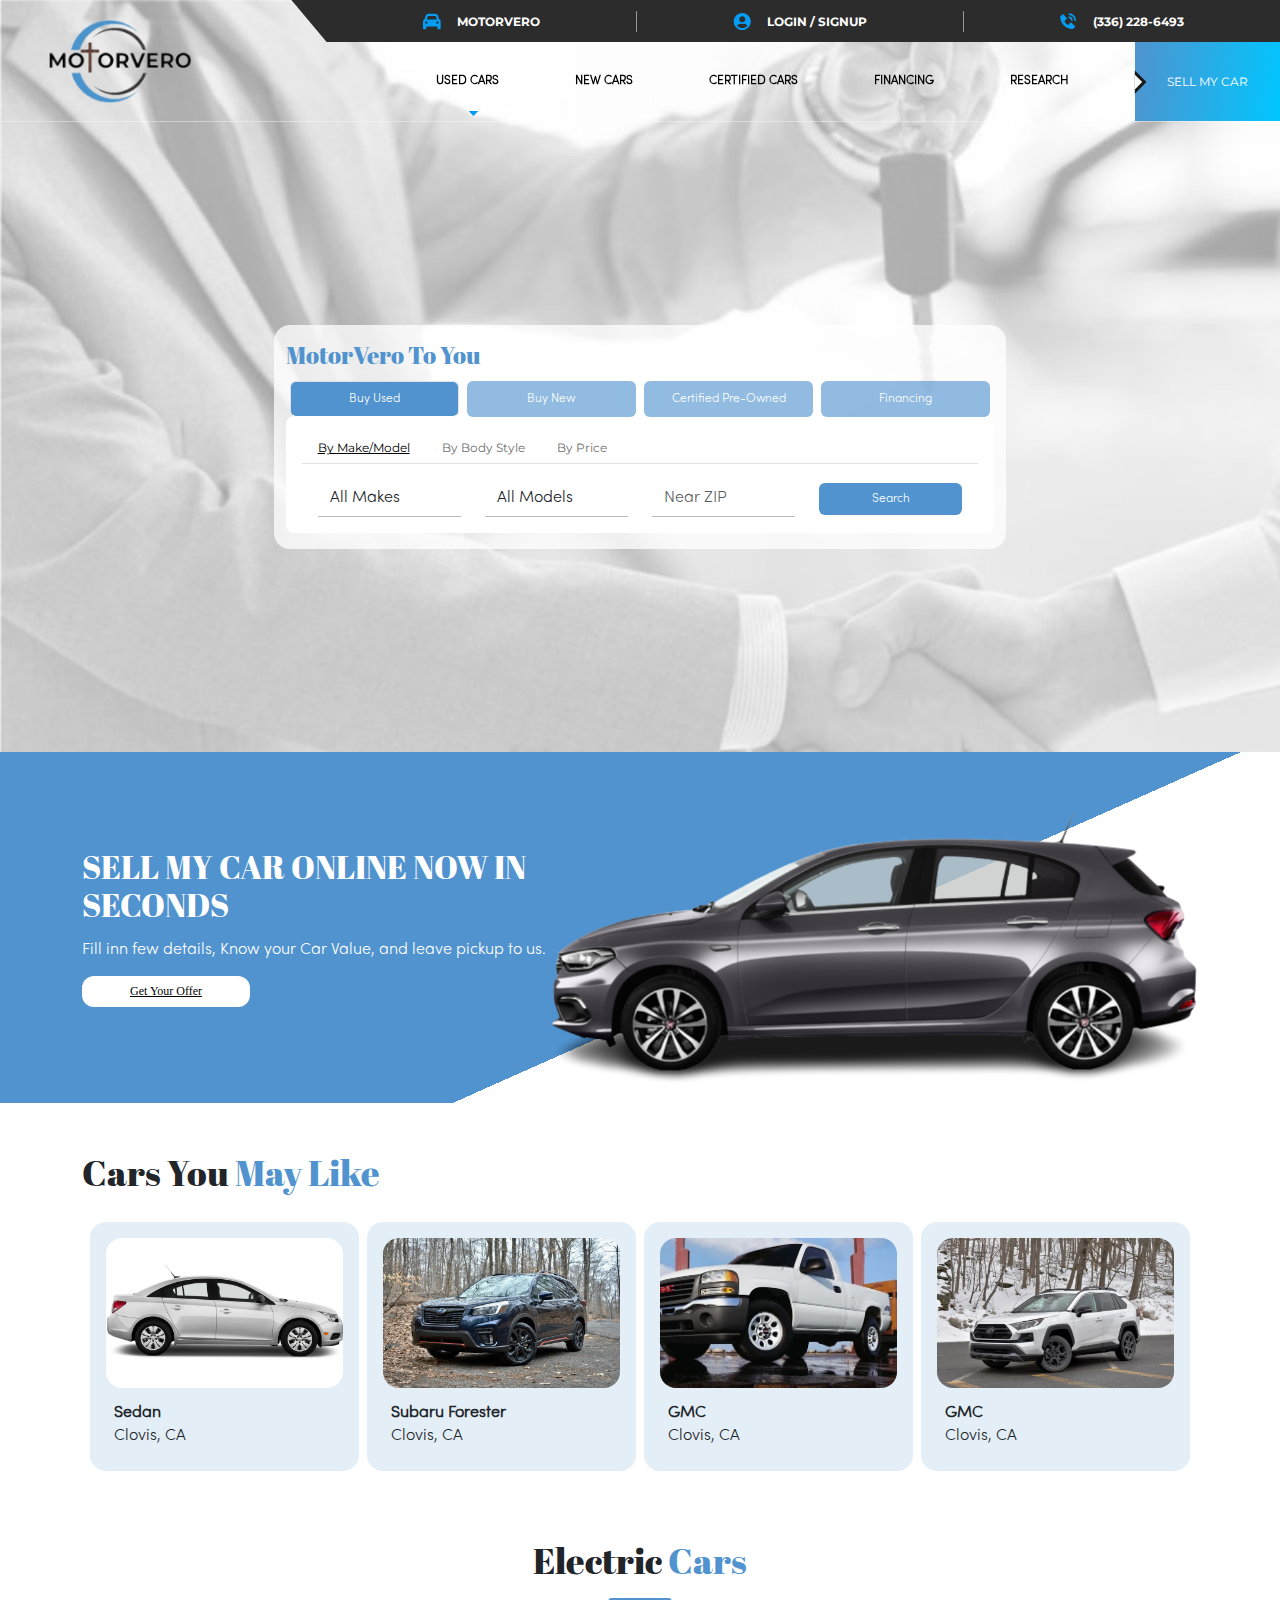
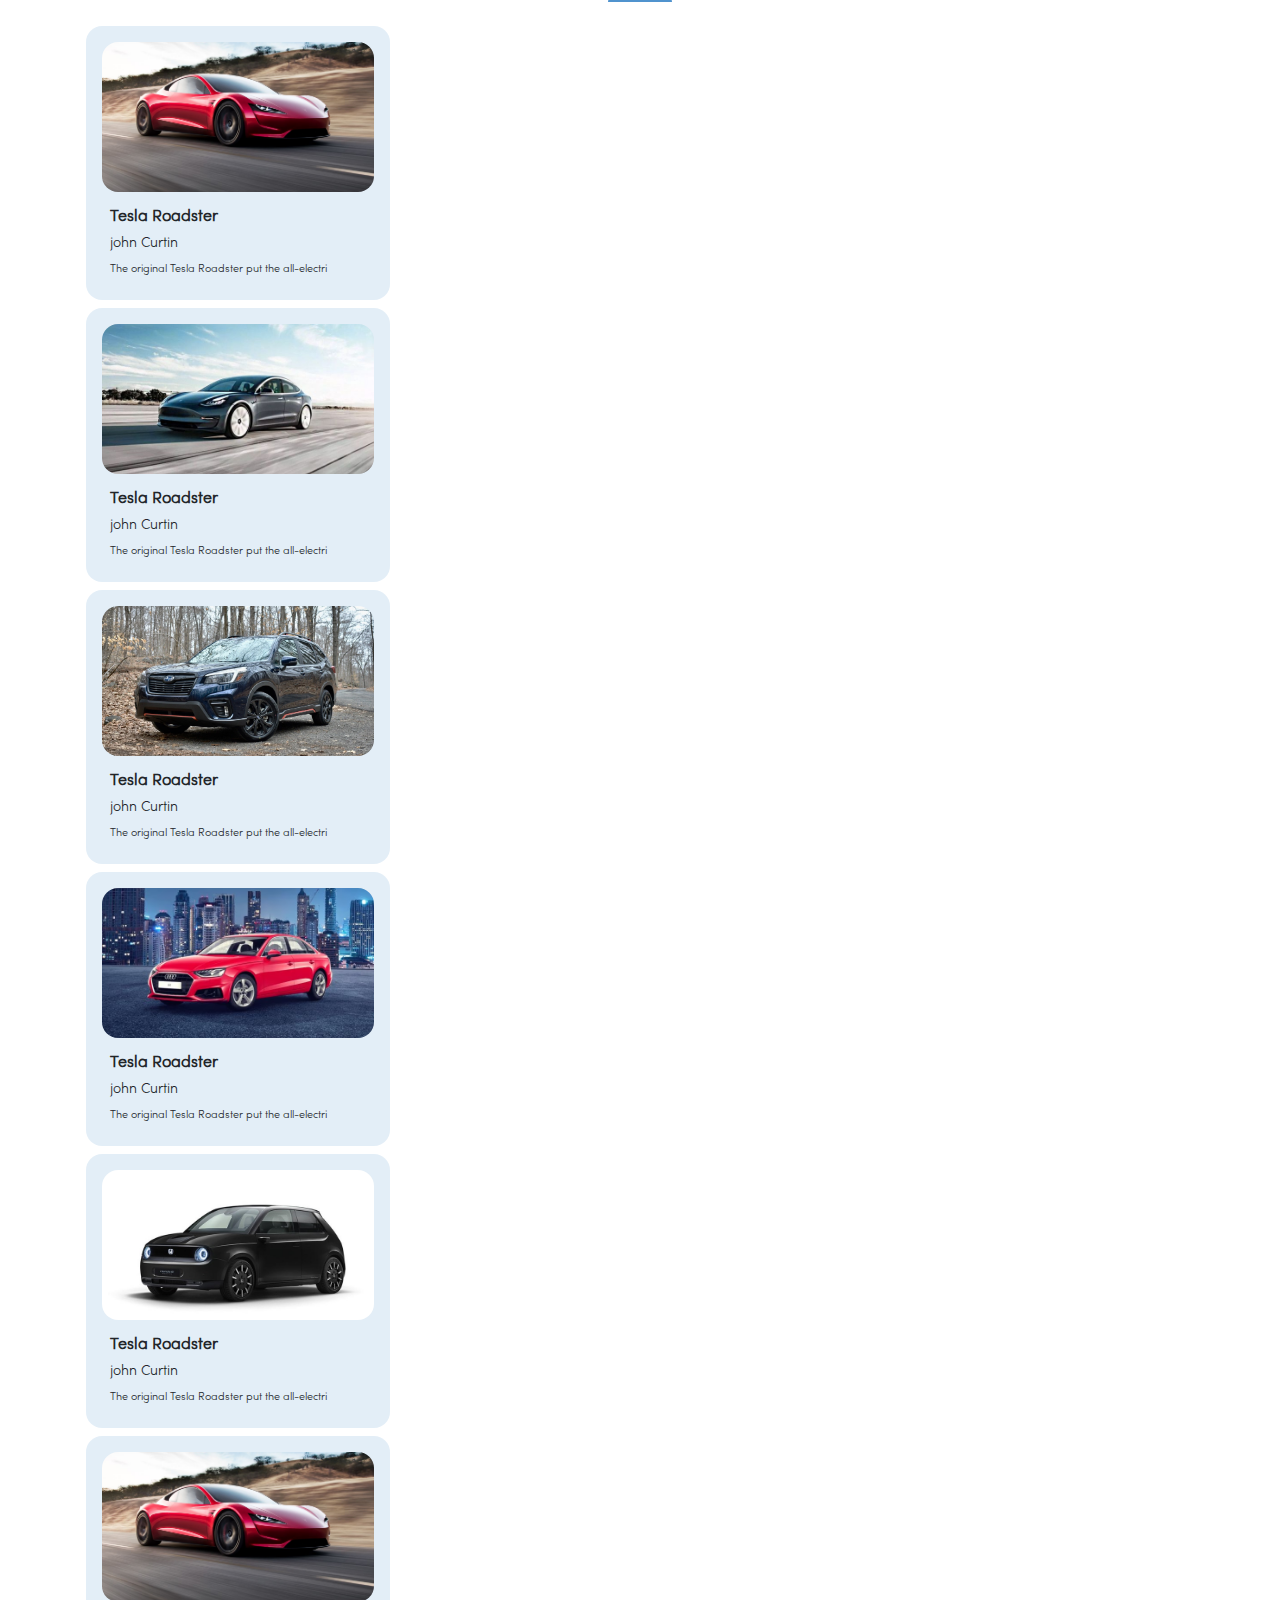
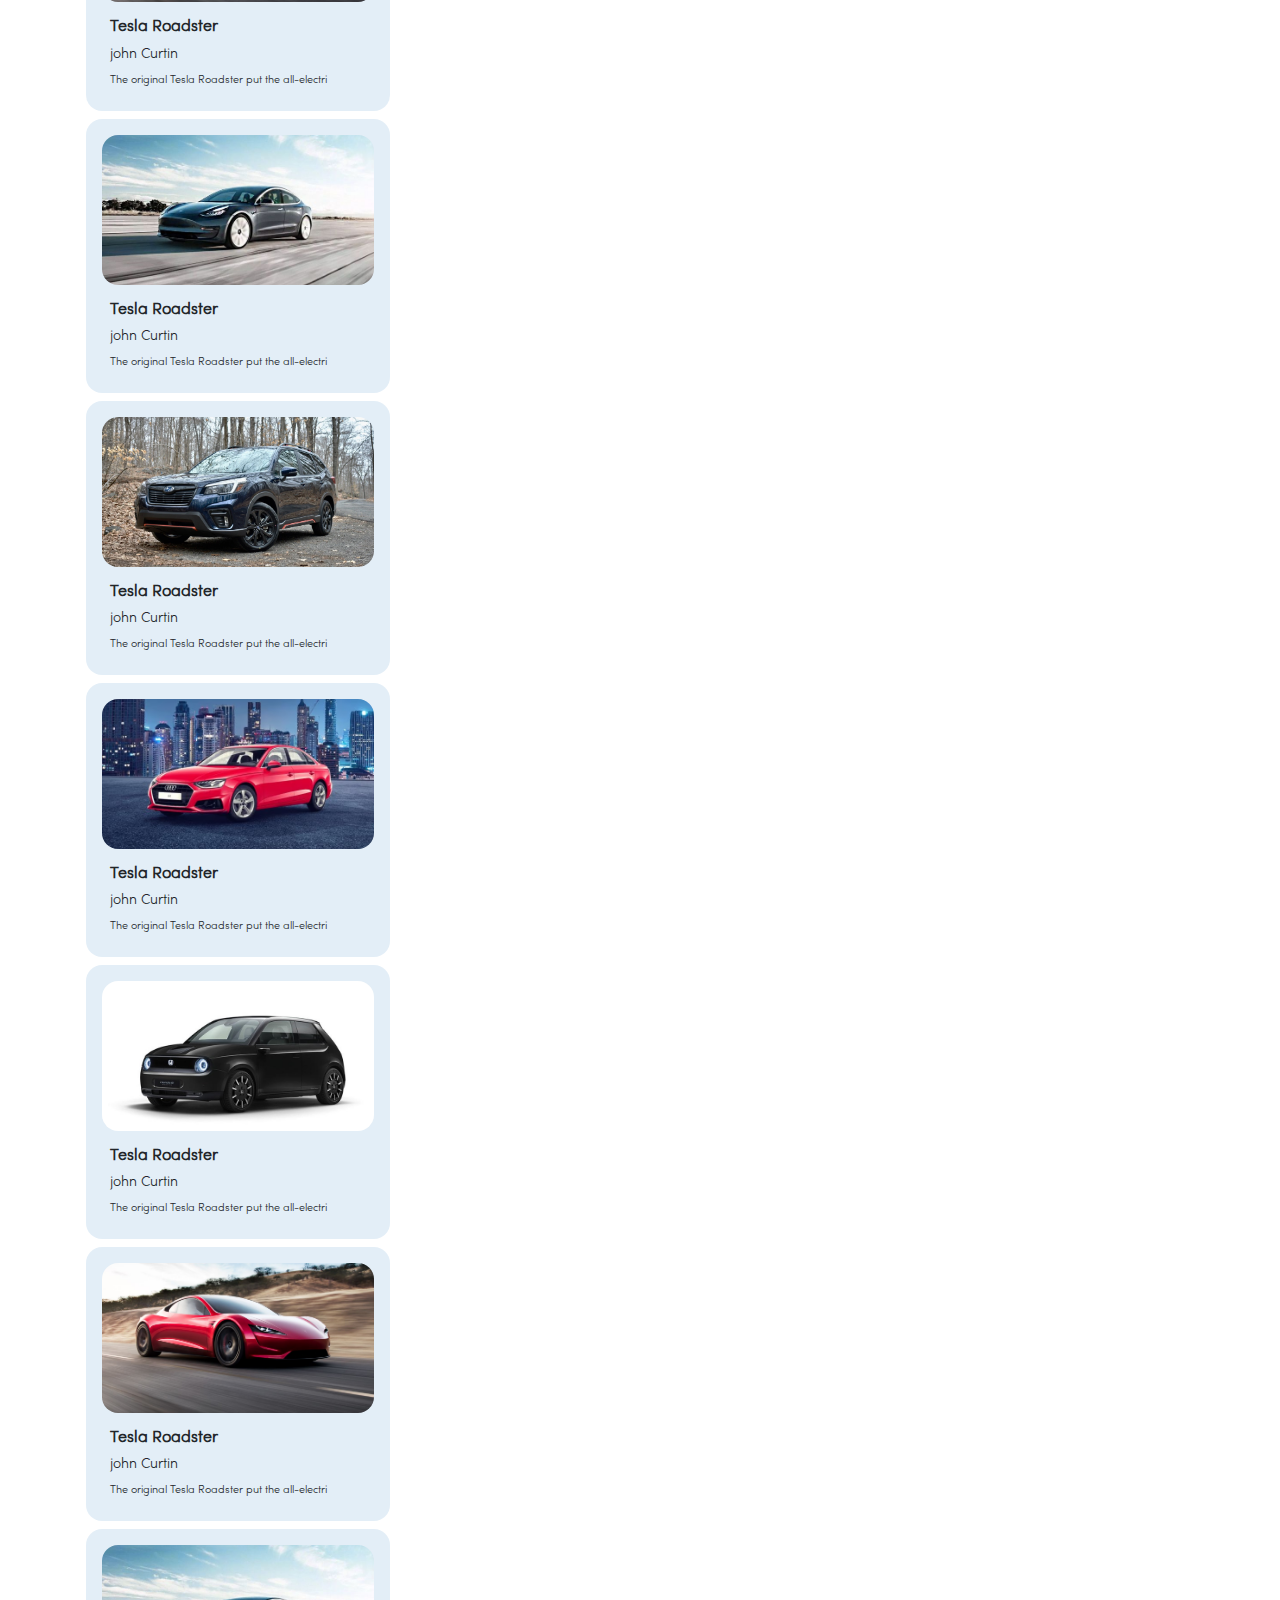
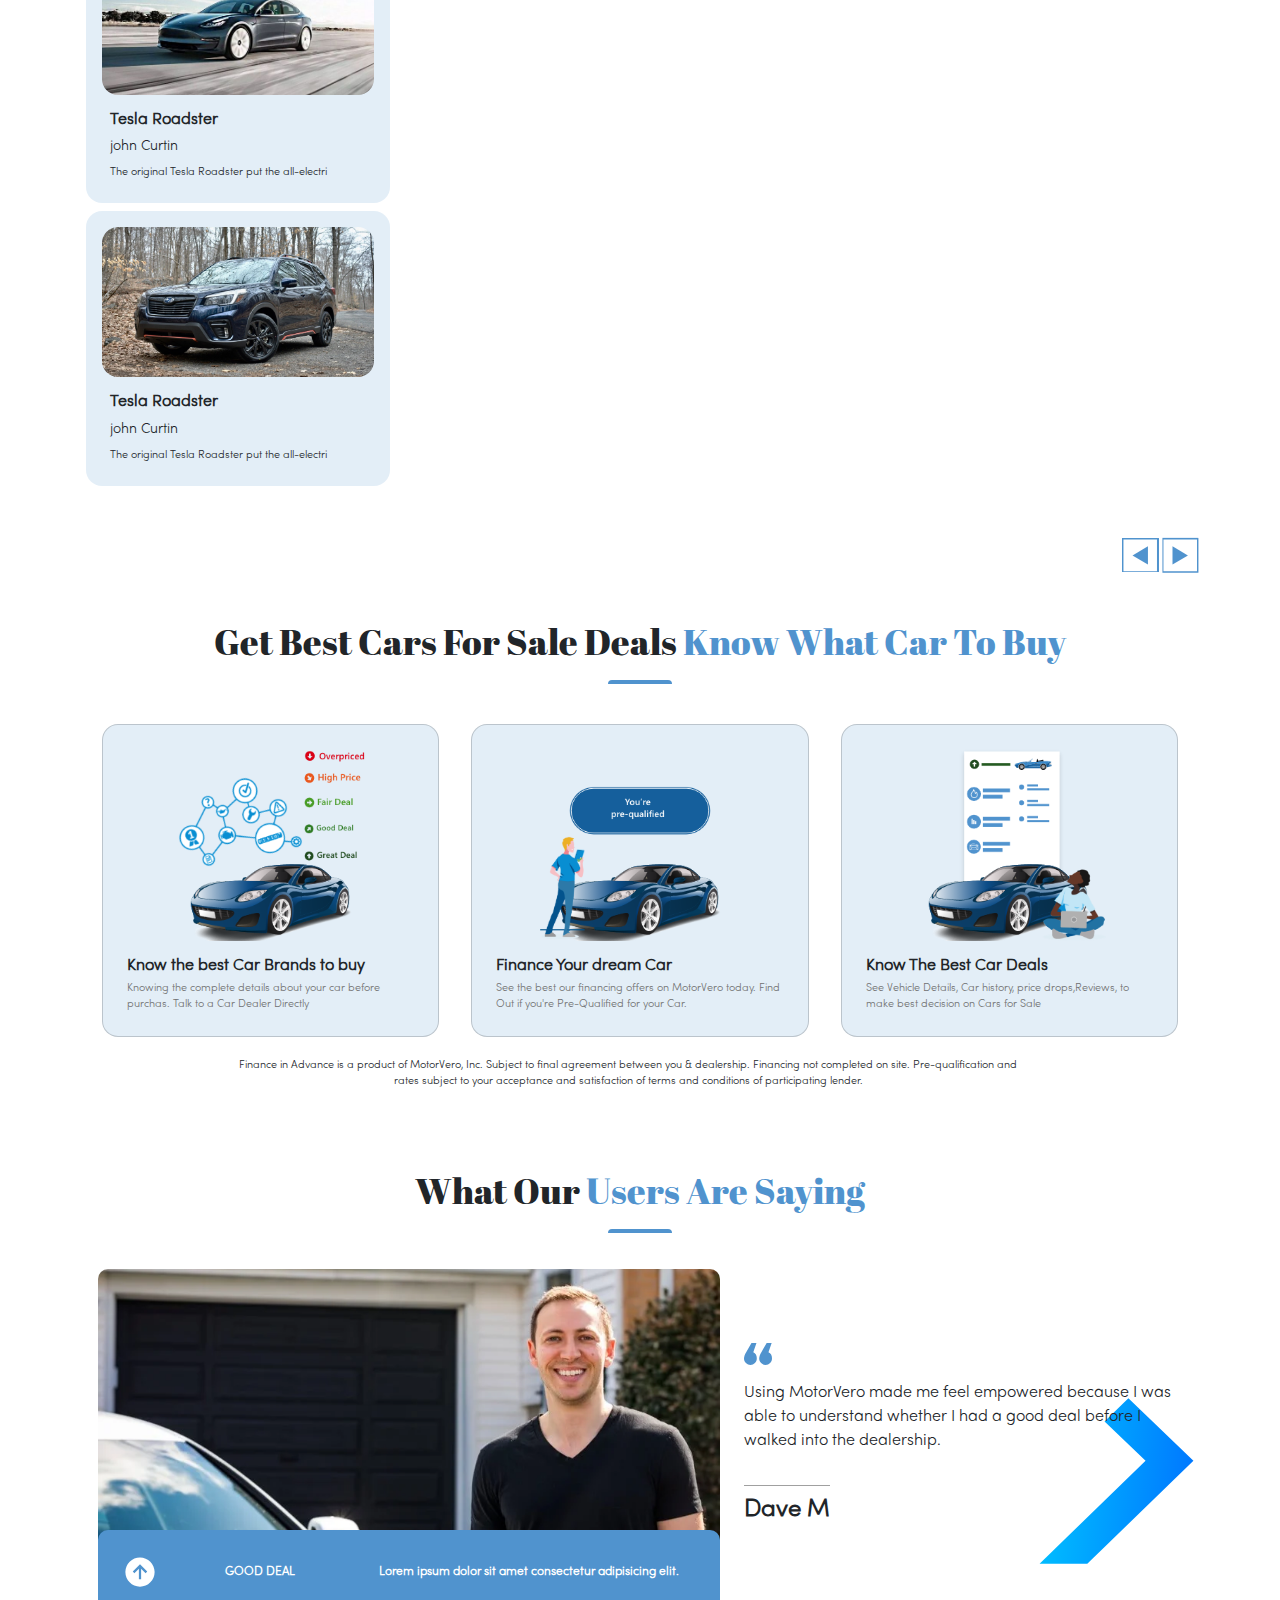
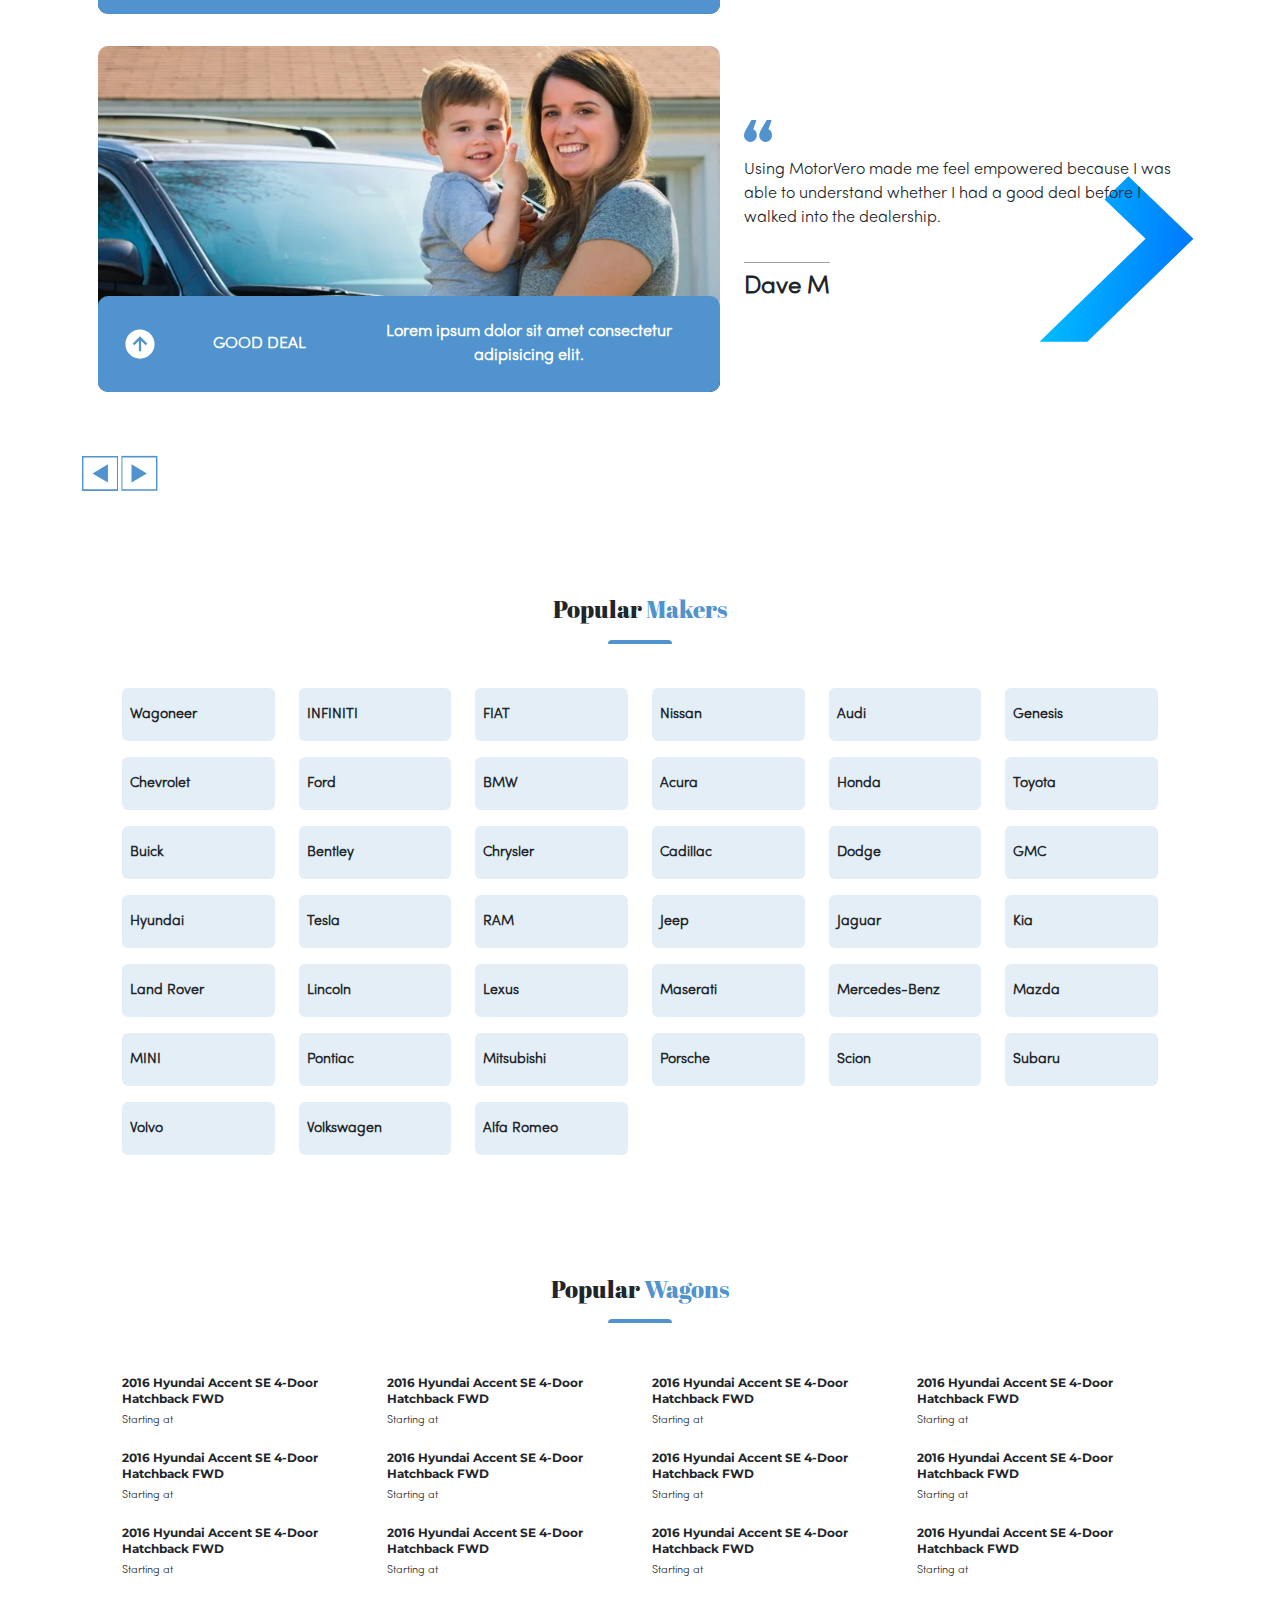
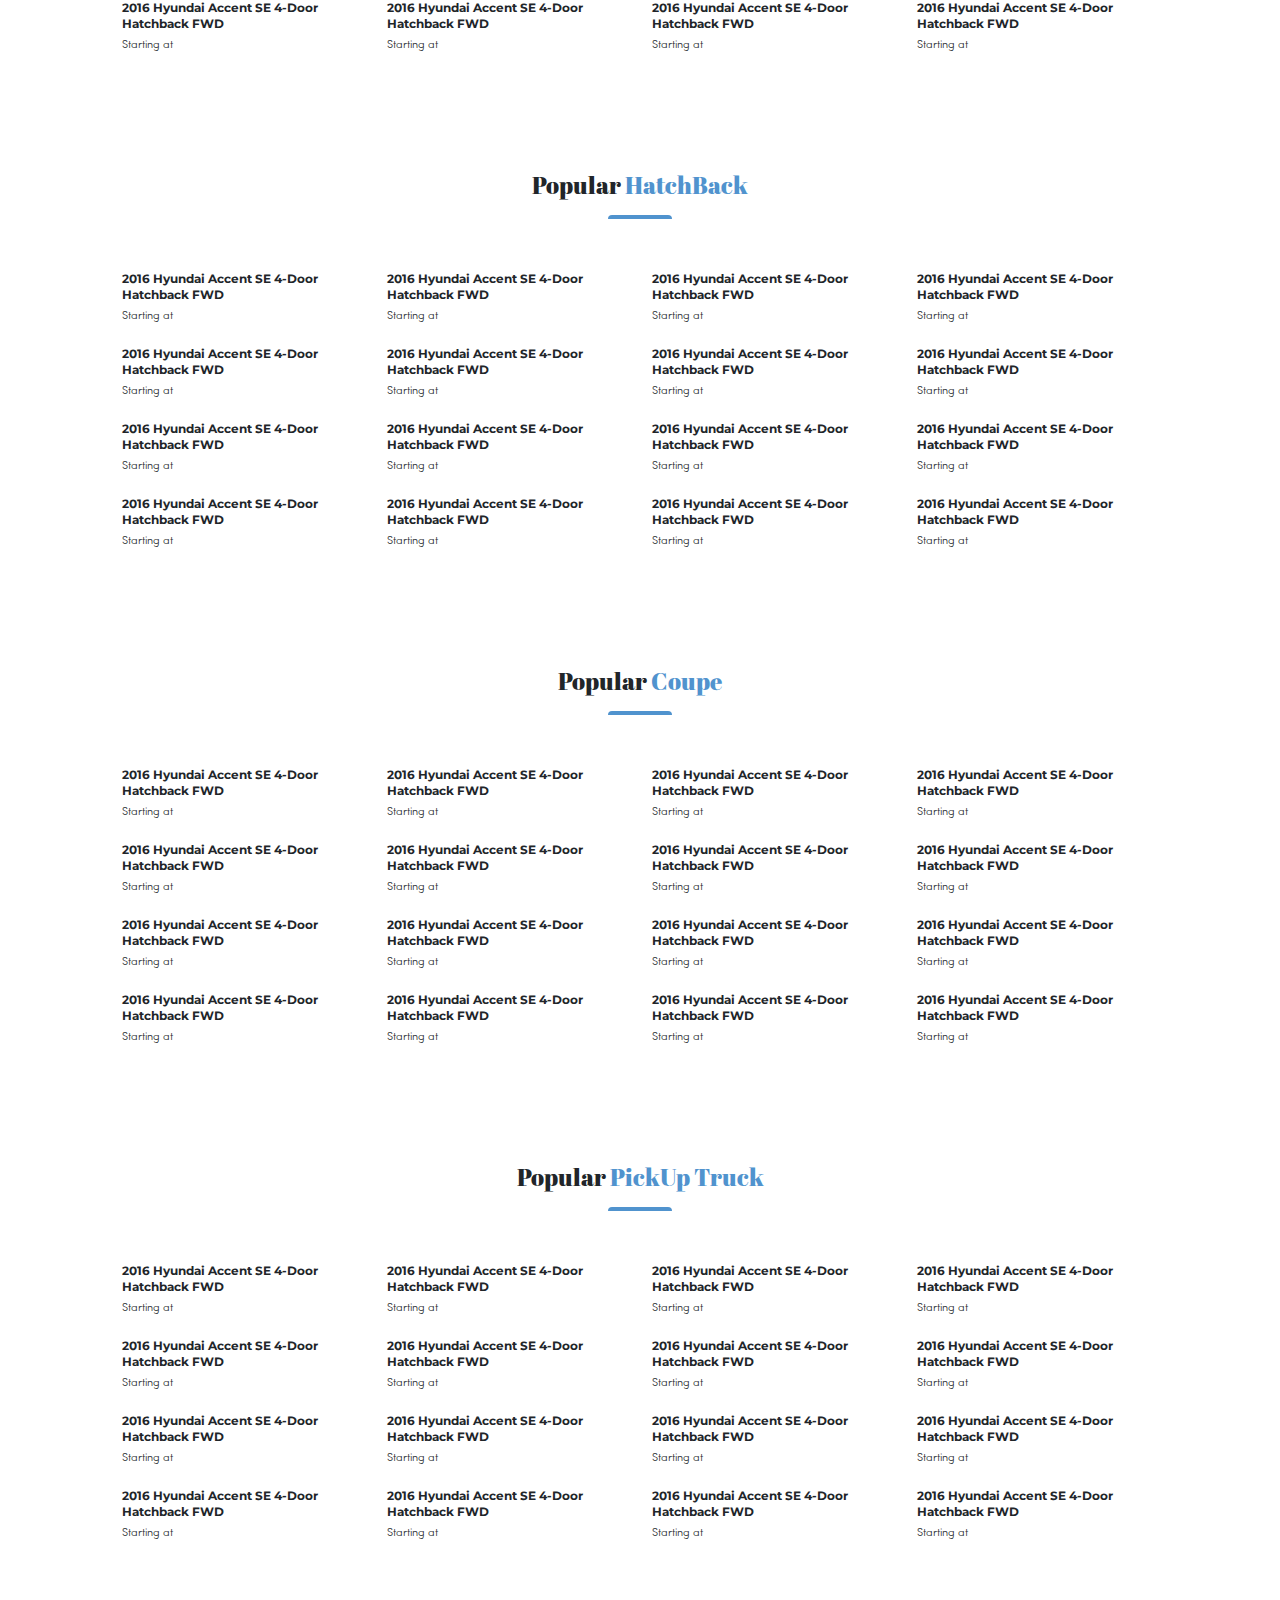
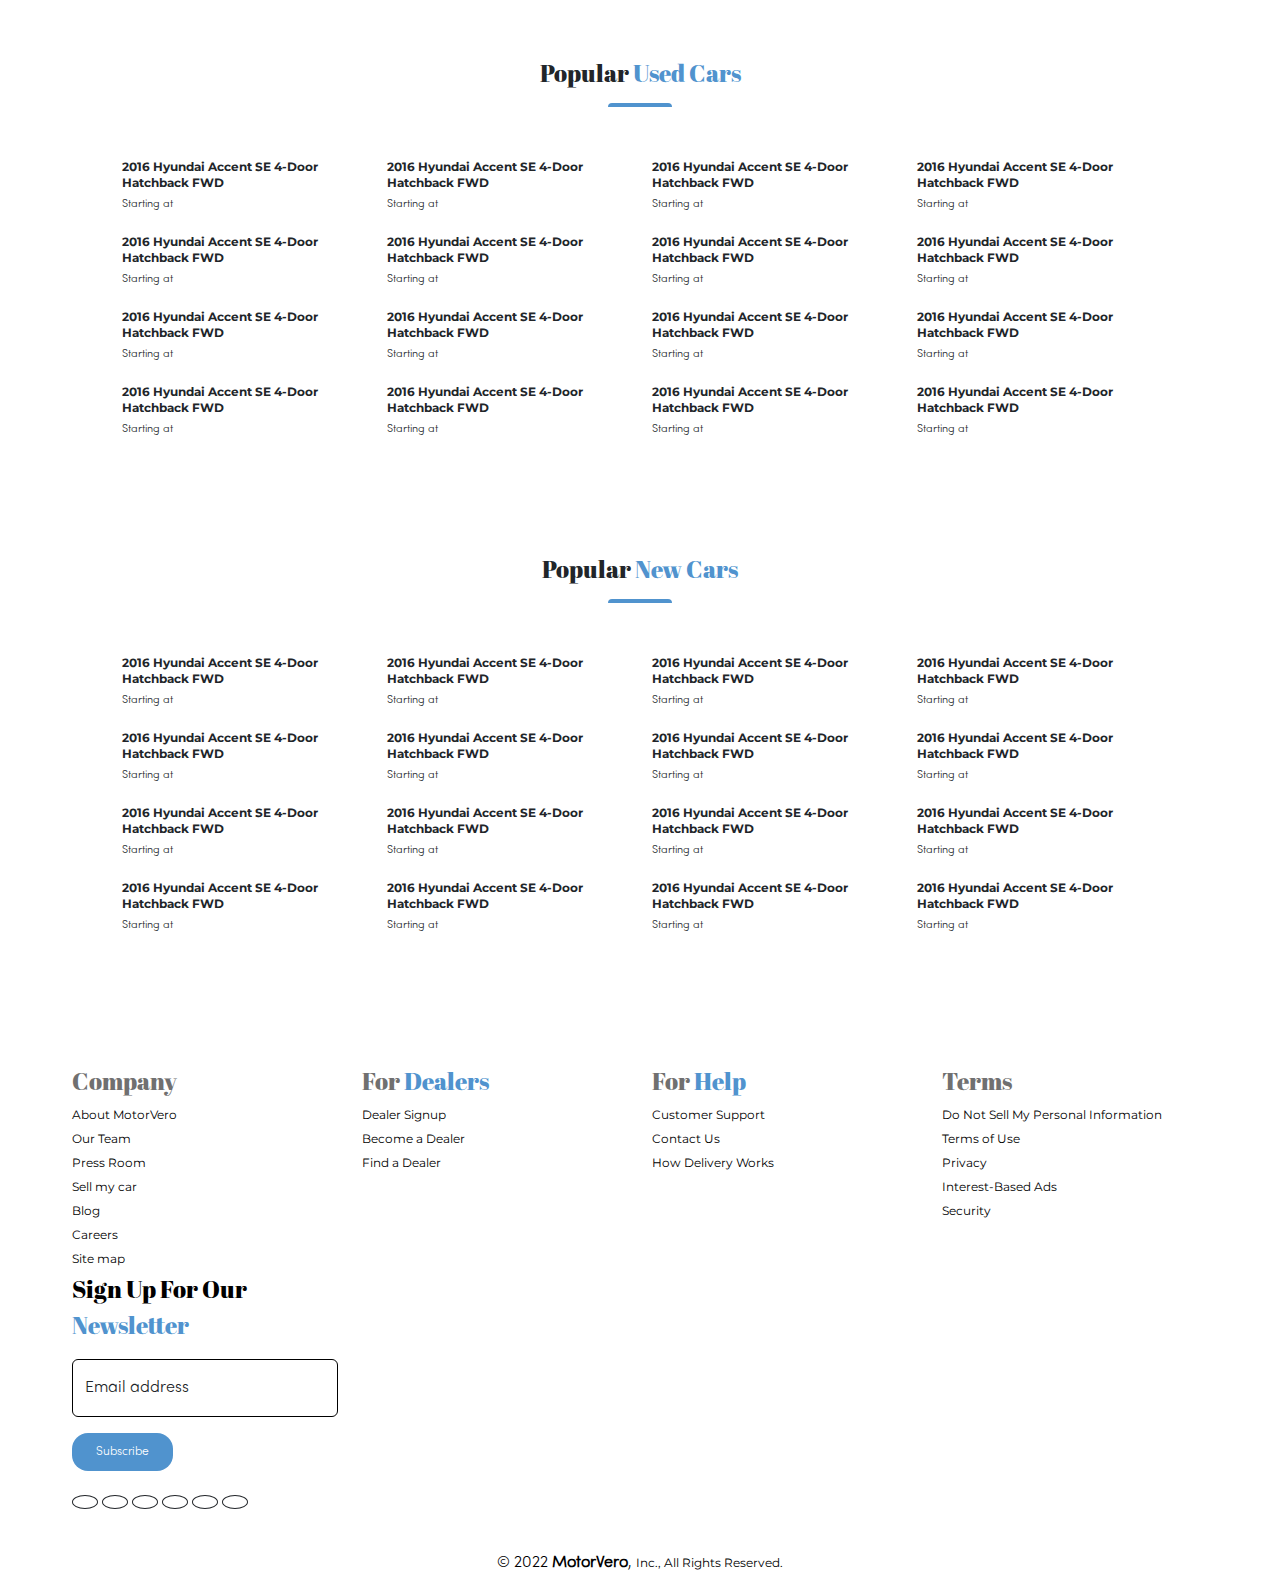
==== commit 7723b074: "." ====
--- a/index.html
+++ b/index.html
@@ -176,7 +176,7 @@
                                     <div class="tab-pane fade active show" id="model" role="tabpanel"
                                         aria-labelledby="model-tab">
                                         <div class="row h-100">
-                                            <div class="col-md-3 col-sm-4 col-12">
+                                            <div class="col-md-3 col-12">
                                                 <div class="h-100">
                                                     <select
                                                         class="form-control box-shadow-0 tab-dropdown tab-dropdown-focus"
@@ -341,7 +341,7 @@
                                                     </select>
                                                 </div>
                                             </div>
-                                            <div class="col-md-3 col-sm-4 col-12">
+                                            <div class="col-md-3 col-12">
                                                 <div class="h-100">
                                                     <select
                                                         class="form-control box-shadow-0 tab-dropdown tab-dropdown-focus"
@@ -352,7 +352,7 @@
                                                     </select>
                                                 </div>
                                             </div>
-                                            <div class="col-md-3 col-sm-4 col-12  ">
+                                            <div class="col-md-3 col-12  ">
                                                 <div class="">
                                                     <input type="number"
                                                         class="form-control box-shadow-0 tab-dropdown tab-dropdown-focus"
@@ -624,7 +624,7 @@
                                         aria-labelledby="byprice-tab">
                                         <div class="row h-100">
 
-                                            <div class="col-md-3 col-sm-4  col-12">
+                                            <div class="col-md-3  col-12">
                                                 <div class="h-100 d-flex align-items-center">
                                                     <p class="mb-0 me-2 ">
                                                         Price
@@ -683,7 +683,7 @@
                                                 </div>
 
                                             </div>
-                                            <div class="col-md-3 col-sm-4  col-12 ">
+                                            <div class="col-md-3 col-12 ">
                                                 <div class="h-100 d-flex align-items-center">
                                                     <p class="mb-0 me-2 ">
                                                         Price
@@ -742,7 +742,7 @@
                                                 </div>
 
                                             </div>
-                                            <div class="col-md-3 col-sm-4  col-12">
+                                            <div class="col-md-3  col-12">
                                                 <div class="h-100 d-flex align-items-center">
                                                     <p class="mb-0 me-2 ">
                                                         Near
@@ -782,7 +782,7 @@
                                     <div class="tab-pane fade active show" id="model1" role="tabpanel"
                                         aria-labelledby="model-tab">
                                         <div class="row h-100">
-                                            <div class="col-md-3 col-sm-4 col-12">
+                                            <div class="col-md-3 col-12">
                                                 <div class="h-100">
                                                     <select
                                                         class="form-control box-shadow-0 tab-dropdown tab-dropdown-focus px-0"
@@ -947,7 +947,7 @@
                                                     </select>
                                                 </div>
                                             </div>
-                                            <div class="col-md-3 col-sm-4 col-12">
+                                            <div class="col-md-3 col-12">
                                                 <div class="h-100">
                                                     <select
                                                         class="form-control box-shadow-0 tab-dropdown tab-dropdown-focus"
@@ -958,7 +958,7 @@
                                                     </select>
                                                 </div>
                                             </div>
-                                            <div class="col-md-3 col-sm-4 col-12  ">
+                                            <div class="col-md-3 col-12  ">
                                                 <div class="">
                                                     <input type="number"
                                                         class="form-control box-shadow-0 tab-dropdown tab-dropdown-focus"
@@ -1230,7 +1230,7 @@
                                         aria-labelledby="byprice-tab">
                                         <div class="row h-100">
 
-                                            <div class="col-md-3 col-sm-4  col-12">
+                                            <div class="col-md-3  col-12">
                                                 <div class="h-100 d-flex align-items-center">
                                                     <p class="mb-0 me-2 ">
                                                         Price
@@ -1289,7 +1289,7 @@
                                                 </div>
 
                                             </div>
-                                            <div class="col-md-3 col-sm-4  col-12 ">
+                                            <div class="col-md-3 col-12 ">
                                                 <div class="h-100 d-flex align-items-center">
                                                     <p class="mb-0 me-2 ">
                                                         Price
@@ -1348,7 +1348,7 @@
                                                 </div>
 
                                             </div>
-                                            <div class="col-md-3 col-sm-4  col-12">
+                                            <div class="col-md-3  col-12">
                                                 <div class="h-100 d-flex align-items-center">
                                                     <p class="mb-0 me-2 ">
                                                         Near
@@ -1370,7 +1370,7 @@
                                     <div class="tab-pane fade active show" id="model" role="tabpanel"
                                         aria-labelledby="model-tab">
                                         <div class="row h-100">
-                                            <div class="col-md-3 col-sm-4 col-12">
+                                            <div class="col-md-3 col-12">
                                                 <div class="h-100">
                                                     <select
                                                         class="form-control box-shadow-0 tab-dropdown tab-dropdown-focus"
@@ -1536,7 +1536,7 @@
                                                 </div>
                                             </div>
 
-                                            <div class="col-md-3 col-sm-4 col-12  ">
+                                            <div class="col-md-3 col-12  ">
                                                 <div class="">
                                                     <input type="number"
                                                         class="form-control box-shadow-0 tab-dropdown tab-dropdown-focus"
@@ -1809,7 +1809,7 @@
                                         aria-labelledby="byprice-tab">
                                         <div class="row h-100">
 
-                                            <div class="col-md-3 col-sm-4  col-12">
+                                            <div class="col-md-3  col-12">
                                                 <div class="h-100 d-flex align-items-center">
                                                     <p class="mb-0 me-2 ">
                                                         Price
@@ -1868,7 +1868,7 @@
                                                 </div>
 
                                             </div>
-                                            <div class="col-md-3 col-sm-4  col-12 ">
+                                            <div class="col-md-3 col-12 ">
                                                 <div class="h-100 d-flex align-items-center">
                                                     <p class="mb-0 me-2 ">
                                                         Price
@@ -1927,7 +1927,7 @@
                                                 </div>
 
                                             </div>
-                                            <div class="col-md-3 col-sm-4  col-12">
+                                            <div class="col-md-3  col-12">
                                                 <div class="h-100 d-flex align-items-center">
                                                     <p class="mb-0 me-2 ">
                                                         Near
--- a/assets/css/main.css
+++ b/assets/css/main.css
@@ -45,7 +45,12 @@
 .clr-primary {
     color: var(--primary);
 }
-
+.clr-low{
+    color: red;
+}
+.clr-high{
+    color: #ff8400;
+}
 html {
     scroll-behavior: smooth;
 }
@@ -694,9 +699,13 @@
     box-shadow: 0px 4px 1rem rgb(0 0 0 / 13%) !important;
     transition: all 0.5s;
 }
-
+.btn{
+    transition: all 0.3s;
+}
 .btn:hover {
     background-color: var(--primary-light);
+    /* opacity: 0.5; */
+    transition: all 0.3s;
 }
 
 .box-shadow-0 {
@@ -949,7 +958,8 @@
 .research-tab {
     backdrop-filter: blur(12px);
 }
-.estimate-payment{
+
+.estimate-payment {
     border: 1px solid var(--primary);
 }
 
@@ -965,25 +975,230 @@
     justify-content: center;
     align-items: center;
 }
-.estimate-payment-price{
+
+.estimate-payment-price {
     font-family: lato;
     color: var(--primary);
     font-size: 3rem;
     font-weight: bolder;
 }
-.estimate-payment-price span{
+
+.estimate-payment-price span {
     font-family: lato;
     color: var(--dark);
     font-size: 1rem;
     font-weight: normal;
 }
+
+.finance-tab-btn {
+    border: 1px solid var(--light) !important;
+    color: #464b4fce;
+
+}
+
+.modal-css {
+    max-width: 60%;
+}
+
+.modal-detail span a {
+    color: blue;
+}
+
+.modal-detail {
+    height: 9em;
+    overflow: auto;
+    text-align: justify;
+    font-size: small;
+    color: var(--dark);
+}
+
+.modal-detail::-webkit-scrollbar {
+    width: 6px;
+}
+
+/* Track */
+.modal-detail::-webkit-scrollbar-track {
+    border-radius: 10px;
+}
+
+/* Handle */
+.modal-detail::-webkit-scrollbar-thumb {
+    background: var(--dark);
+    border-radius: 10px;
+}
+.modal-detail-overview span a {
+    color: blue;
+}
+
+.modal-detail-overview {
+    height: 9em;
+    overflow: auto;
+    text-align: justify;
+    font-size: small;
+    color: var(--dark);
+    background-color: white;
+    padding: 10px;
+}
+.stock-car-img{
+    aspect-ratio: 1.8;
+    object-fit: fill;
+}
+
+.modal-detail-overview::-webkit-scrollbar {
+    width: 6px;
+}
+
+/* Track */
+.modal-detail-overview::-webkit-scrollbar-track {
+    border-radius: 10px;
+}
+
+/* Handle */
+.modal-detail-overview::-webkit-scrollbar-thumb {
+    background: var(--dark);
+    border-radius: 10px;
+}
+.applicant input{
+    border: none;
+    border-radius: 0;
+    border-bottom: 1px solid var(--dark);
+}
+.applicant select{
+    border: 1px solid var(--dark) !important;
+    border-radius: 0;
+}
+.request-info-modal{
+    border: 1px solid black;
+    border-radius: 15px;
+}
+.request-info-modal>div p input{
+    width: 150px;
+    padding: 4px 5px;
+    margin-bottom: 10px;
+}
+.dealers-price p{
+    margin-bottom: 5px;
+}
+.negotiation{
+    border-left: 1px solid var(--dark);
+    padding-left: 10px;
+}
+.negotiation p smaller{
+    text-transform: uppercase;
+}
+.negotiation p{
+    font-weight: bolder;
+    margin-bottom: 0px;
+}
+.negotiation p span{
+    font-size: 1.5rem !important;
+    margin-right: 0.1875rem;
+    display: inline-block;
+    vertical-align: sub;
+    line-height: 10px;
+}
+.Contactless li{
+    list-style: none;
+}
+.circle-svg{
+    border-radius: 100%;
+    background-color: var(--primary);
+}
+.circle-svg svg{
+    padding: 10px;
+}
+._4z5HgY{
+    /* fill: yellow; */
+}
+._42zXRc {
+    background: #c2ccd4;
+    display: flex;
+    flex-grow: 1;
+    height: 1.25rem;
+    margin: 0 0.125rem 0 0.625rem;
+}
+.hVKvZS{
+    color: var(--dark   );
+}
+._4w1r1J ol li:before {
+    background-color: var(--primary);
+    border-radius: 50%;
+    color: var(--white);
+    content: counter(steps);
+    display: inline-grid;
+    height: 1.5em;
+    line-height: 1.5;
+    margin: 0 0.5rem 0.75rem 0;
+    align-items: center;
+    justify-items: center;
+    place-items: center;
+    width: 1.5em;
+}
+._4w1r1J ol li {
+    counter-increment: steps;
+    list-style: none;
+}
+.chat-btn{
+    background: var(--primary);
+    color: white;
+    width: 100px;
+    justify-content: space-between;
+    display: flex;
+    padding: 5px;
+}
+/* rating start*/
+
+.rate {
+    /* float: left; */
+    height: 46px;
+    padding: 0 10px;
+    display: flex;
+    justify-content: center;
+    flex-direction: row-reverse;
+  }
+  .rate:not(:checked) > input {
+    position:absolute;
+    top:-9999px;
+  }
+  .rate:not(:checked) > label {
+    /* float:right; */
+    width:1em;
+    overflow:hidden;
+    white-space:nowrap;
+    cursor:pointer;
+    font-size:30px;
+    color:#ccc;
+  }
+  .rate:not(:checked) > label:before {
+    content: '★ ';
+  }
+  .rate > input:checked ~ label {
+    color: #ffc700;
+  }
+  .rate:not(:checked) > label:hover,
+  .rate:not(:checked) > label:hover ~ label {
+    color: #deb217;
+  }
+  .rate > input:checked + label:hover,
+  .rate > input:checked + label:hover ~ label,
+  .rate > input:checked ~ label:hover,
+  .rate > input:checked ~ label:hover ~ label,
+  .rate > label:hover ~ input:checked ~ label {
+    color: #c59b08;
+  }
+/* rating end */
 @media (min-width: 767px) {
     .fianceinadiv {
         border-right: 1px solid rgba(0, 0, 0, 0.218);
     }
-}
+
+}
+
 @media (max-width: 768px) {
-   
+    .modal-css {
+        max-width: 100%;
+    }
+
     .homepage.redesign .hero section.searchWrap {
         top: 50% !important;
         transform: translateY(-66%) !important;
@@ -1020,10 +1235,11 @@
 }
 
 @media only screen and (max-width: 767px) {
-    .fianceinadiv{
+    .fianceinadiv {
         border-bottom: 1px solid rgba(0, 0, 0, 0.218);
         padding-bottom: 15px;
     }
+
     .homepage.redesign .searchWrap .used-search label {
         display: inline-block !important;
     }
@@ -1054,4 +1270,23 @@
     .cpo-new-car-price {
         background: #f4f5f5;
     }
+}
+
+@media (min-width: 576px) {
+    .modal-fianceinadiv {
+        border-right: 1px solid rgba(0, 0, 0, 0.218);
+        /* padding-right: 15px; */
+    }
+    .tab-dropdown {
+        border: none;
+        border-bottom: 1px solid #7070707a;
+        border-radius: 0px;
+    }
+}
+
+@media (max-width: 576px) {
+    .modal-fianceinadiv {
+        border-bottom: 1px solid rgba(0, 0, 0, 0.218);
+
+    }
 }--- a/assets/css/main.css
+++ b/assets/css/main.css
@@ -45,7 +45,12 @@
 .clr-primary {
     color: var(--primary);
 }
-
+.clr-low{
+    color: red;
+}
+.clr-high{
+    color: #ff8400;
+}
 html {
     scroll-behavior: smooth;
 }
@@ -694,9 +699,13 @@
     box-shadow: 0px 4px 1rem rgb(0 0 0 / 13%) !important;
     transition: all 0.5s;
 }
-
+.btn{
+    transition: all 0.3s;
+}
 .btn:hover {
     background-color: var(--primary-light);
+    /* opacity: 0.5; */
+    transition: all 0.3s;
 }
 
 .box-shadow-0 {
@@ -949,7 +958,8 @@
 .research-tab {
     backdrop-filter: blur(12px);
 }
-.estimate-payment{
+
+.estimate-payment {
     border: 1px solid var(--primary);
 }
 
@@ -965,25 +975,230 @@
     justify-content: center;
     align-items: center;
 }
-.estimate-payment-price{
+
+.estimate-payment-price {
     font-family: lato;
     color: var(--primary);
     font-size: 3rem;
     font-weight: bolder;
 }
-.estimate-payment-price span{
+
+.estimate-payment-price span {
     font-family: lato;
     color: var(--dark);
     font-size: 1rem;
     font-weight: normal;
 }
+
+.finance-tab-btn {
+    border: 1px solid var(--light) !important;
+    color: #464b4fce;
+
+}
+
+.modal-css {
+    max-width: 60%;
+}
+
+.modal-detail span a {
+    color: blue;
+}
+
+.modal-detail {
+    height: 9em;
+    overflow: auto;
+    text-align: justify;
+    font-size: small;
+    color: var(--dark);
+}
+
+.modal-detail::-webkit-scrollbar {
+    width: 6px;
+}
+
+/* Track */
+.modal-detail::-webkit-scrollbar-track {
+    border-radius: 10px;
+}
+
+/* Handle */
+.modal-detail::-webkit-scrollbar-thumb {
+    background: var(--dark);
+    border-radius: 10px;
+}
+.modal-detail-overview span a {
+    color: blue;
+}
+
+.modal-detail-overview {
+    height: 9em;
+    overflow: auto;
+    text-align: justify;
+    font-size: small;
+    color: var(--dark);
+    background-color: white;
+    padding: 10px;
+}
+.stock-car-img{
+    aspect-ratio: 1.8;
+    object-fit: fill;
+}
+
+.modal-detail-overview::-webkit-scrollbar {
+    width: 6px;
+}
+
+/* Track */
+.modal-detail-overview::-webkit-scrollbar-track {
+    border-radius: 10px;
+}
+
+/* Handle */
+.modal-detail-overview::-webkit-scrollbar-thumb {
+    background: var(--dark);
+    border-radius: 10px;
+}
+.applicant input{
+    border: none;
+    border-radius: 0;
+    border-bottom: 1px solid var(--dark);
+}
+.applicant select{
+    border: 1px solid var(--dark) !important;
+    border-radius: 0;
+}
+.request-info-modal{
+    border: 1px solid black;
+    border-radius: 15px;
+}
+.request-info-modal>div p input{
+    width: 150px;
+    padding: 4px 5px;
+    margin-bottom: 10px;
+}
+.dealers-price p{
+    margin-bottom: 5px;
+}
+.negotiation{
+    border-left: 1px solid var(--dark);
+    padding-left: 10px;
+}
+.negotiation p smaller{
+    text-transform: uppercase;
+}
+.negotiation p{
+    font-weight: bolder;
+    margin-bottom: 0px;
+}
+.negotiation p span{
+    font-size: 1.5rem !important;
+    margin-right: 0.1875rem;
+    display: inline-block;
+    vertical-align: sub;
+    line-height: 10px;
+}
+.Contactless li{
+    list-style: none;
+}
+.circle-svg{
+    border-radius: 100%;
+    background-color: var(--primary);
+}
+.circle-svg svg{
+    padding: 10px;
+}
+._4z5HgY{
+    /* fill: yellow; */
+}
+._42zXRc {
+    background: #c2ccd4;
+    display: flex;
+    flex-grow: 1;
+    height: 1.25rem;
+    margin: 0 0.125rem 0 0.625rem;
+}
+.hVKvZS{
+    color: var(--dark   );
+}
+._4w1r1J ol li:before {
+    background-color: var(--primary);
+    border-radius: 50%;
+    color: var(--white);
+    content: counter(steps);
+    display: inline-grid;
+    height: 1.5em;
+    line-height: 1.5;
+    margin: 0 0.5rem 0.75rem 0;
+    align-items: center;
+    justify-items: center;
+    place-items: center;
+    width: 1.5em;
+}
+._4w1r1J ol li {
+    counter-increment: steps;
+    list-style: none;
+}
+.chat-btn{
+    background: var(--primary);
+    color: white;
+    width: 100px;
+    justify-content: space-between;
+    display: flex;
+    padding: 5px;
+}
+/* rating start*/
+
+.rate {
+    /* float: left; */
+    height: 46px;
+    padding: 0 10px;
+    display: flex;
+    justify-content: center;
+    flex-direction: row-reverse;
+  }
+  .rate:not(:checked) > input {
+    position:absolute;
+    top:-9999px;
+  }
+  .rate:not(:checked) > label {
+    /* float:right; */
+    width:1em;
+    overflow:hidden;
+    white-space:nowrap;
+    cursor:pointer;
+    font-size:30px;
+    color:#ccc;
+  }
+  .rate:not(:checked) > label:before {
+    content: '★ ';
+  }
+  .rate > input:checked ~ label {
+    color: #ffc700;
+  }
+  .rate:not(:checked) > label:hover,
+  .rate:not(:checked) > label:hover ~ label {
+    color: #deb217;
+  }
+  .rate > input:checked + label:hover,
+  .rate > input:checked + label:hover ~ label,
+  .rate > input:checked ~ label:hover,
+  .rate > input:checked ~ label:hover ~ label,
+  .rate > label:hover ~ input:checked ~ label {
+    color: #c59b08;
+  }
+/* rating end */
 @media (min-width: 767px) {
     .fianceinadiv {
         border-right: 1px solid rgba(0, 0, 0, 0.218);
     }
-}
+
+}
+
 @media (max-width: 768px) {
-   
+    .modal-css {
+        max-width: 100%;
+    }
+
     .homepage.redesign .hero section.searchWrap {
         top: 50% !important;
         transform: translateY(-66%) !important;
@@ -1020,10 +1235,11 @@
 }
 
 @media only screen and (max-width: 767px) {
-    .fianceinadiv{
+    .fianceinadiv {
         border-bottom: 1px solid rgba(0, 0, 0, 0.218);
         padding-bottom: 15px;
     }
+
     .homepage.redesign .searchWrap .used-search label {
         display: inline-block !important;
     }
@@ -1054,4 +1270,23 @@
     .cpo-new-car-price {
         background: #f4f5f5;
     }
+}
+
+@media (min-width: 576px) {
+    .modal-fianceinadiv {
+        border-right: 1px solid rgba(0, 0, 0, 0.218);
+        /* padding-right: 15px; */
+    }
+    .tab-dropdown {
+        border: none;
+        border-bottom: 1px solid #7070707a;
+        border-radius: 0px;
+    }
+}
+
+@media (max-width: 576px) {
+    .modal-fianceinadiv {
+        border-bottom: 1px solid rgba(0, 0, 0, 0.218);
+
+    }
 }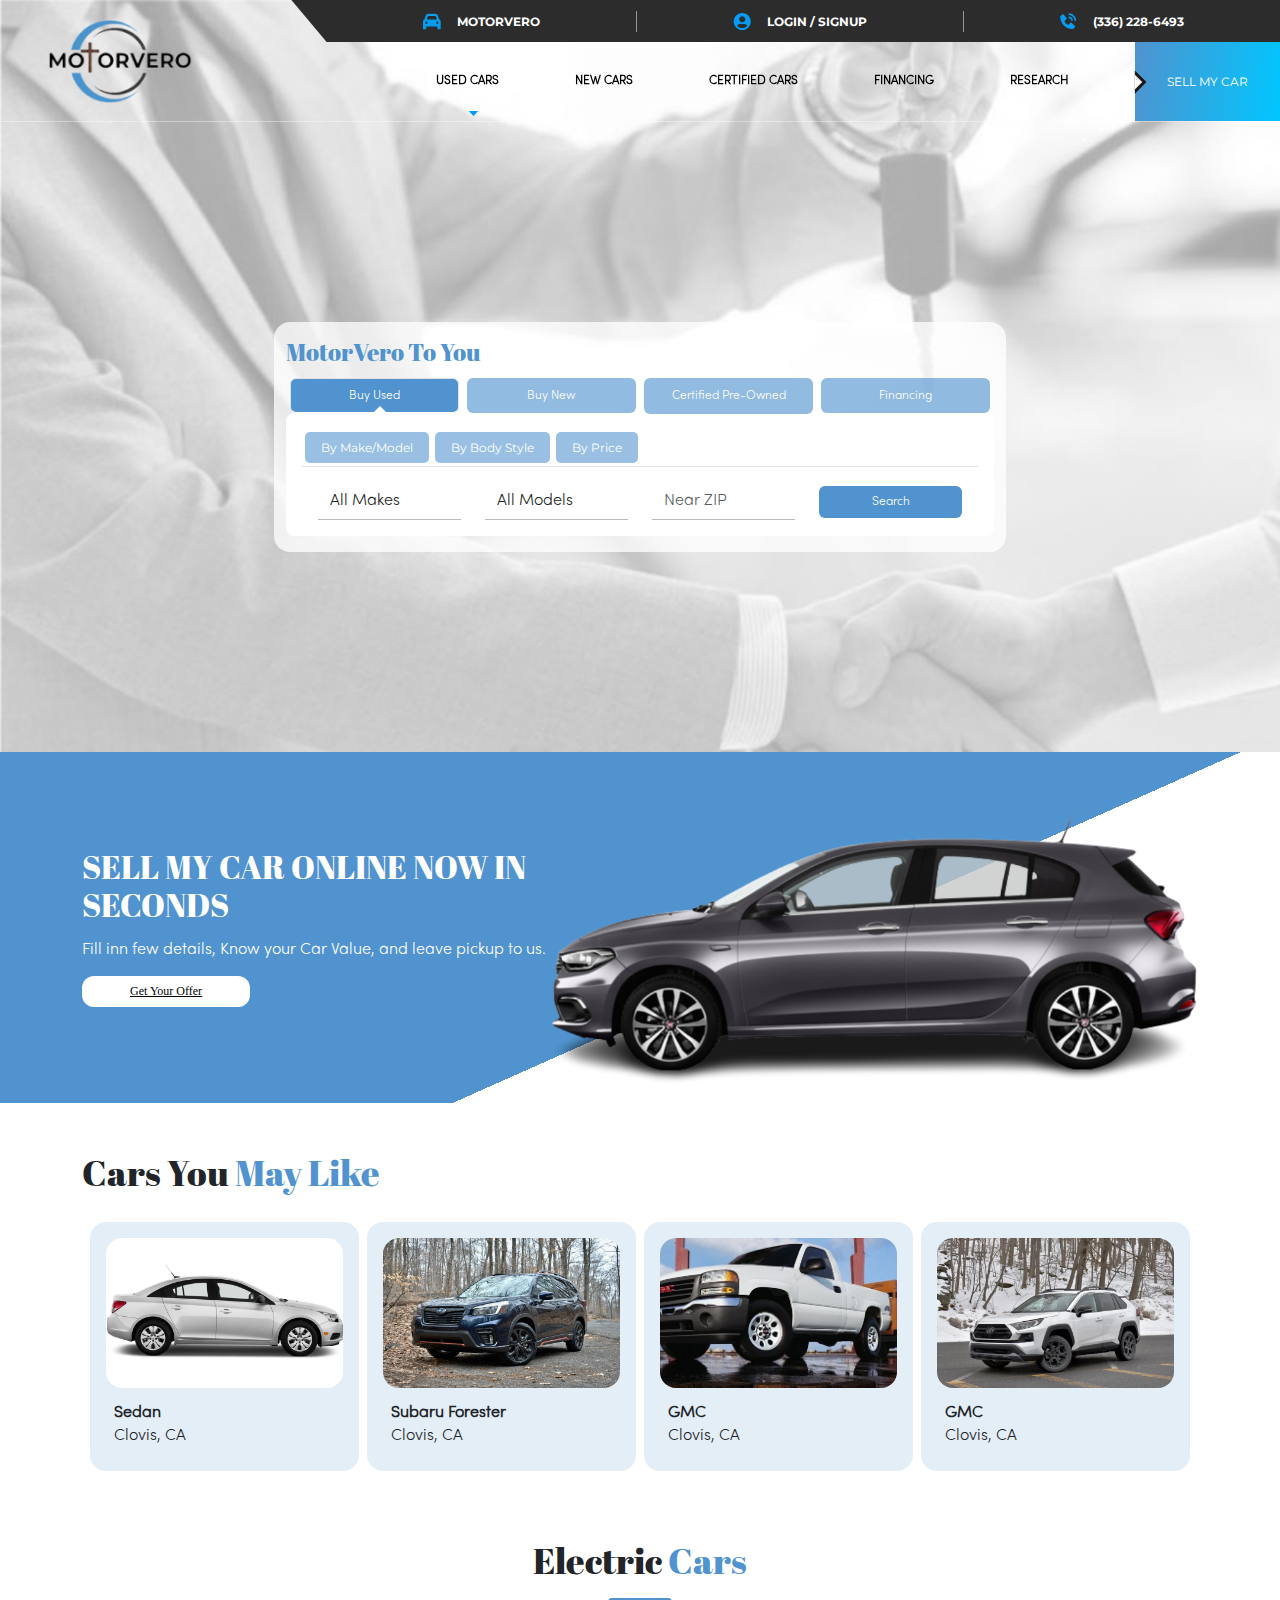
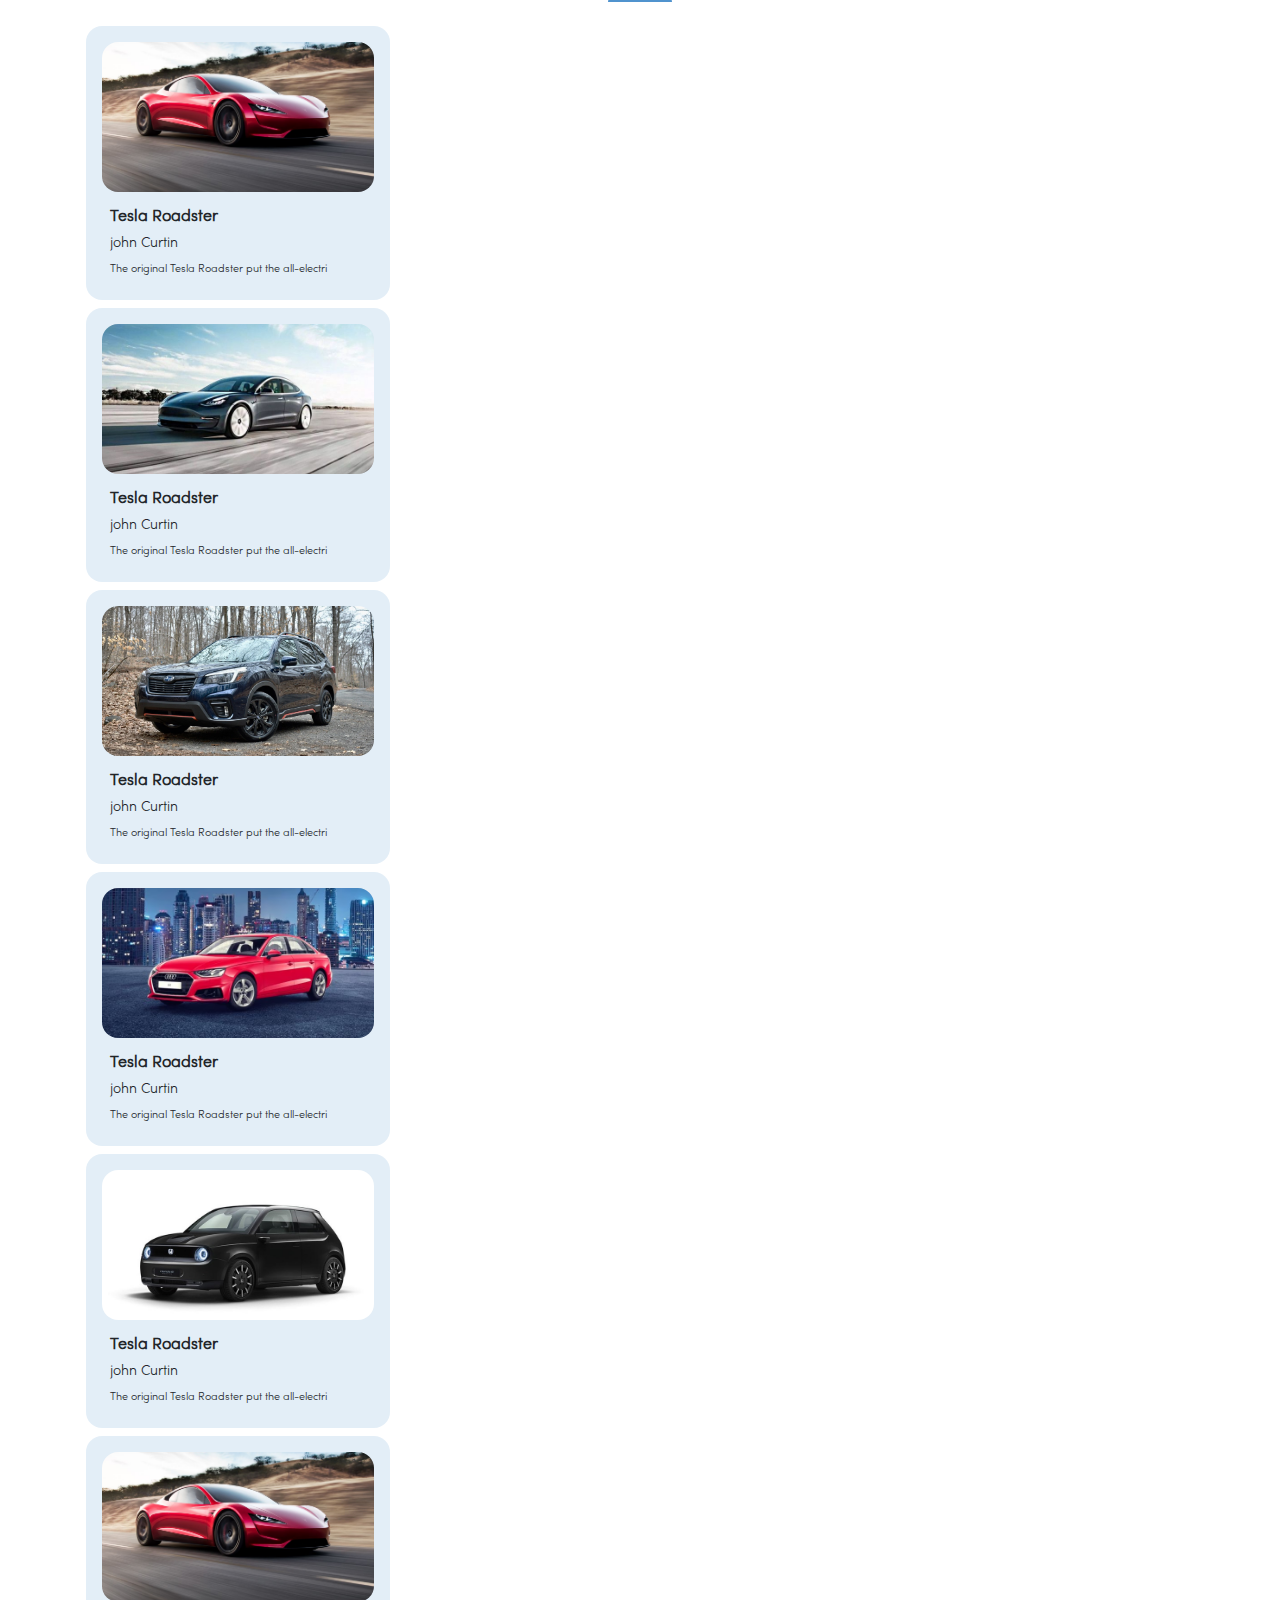
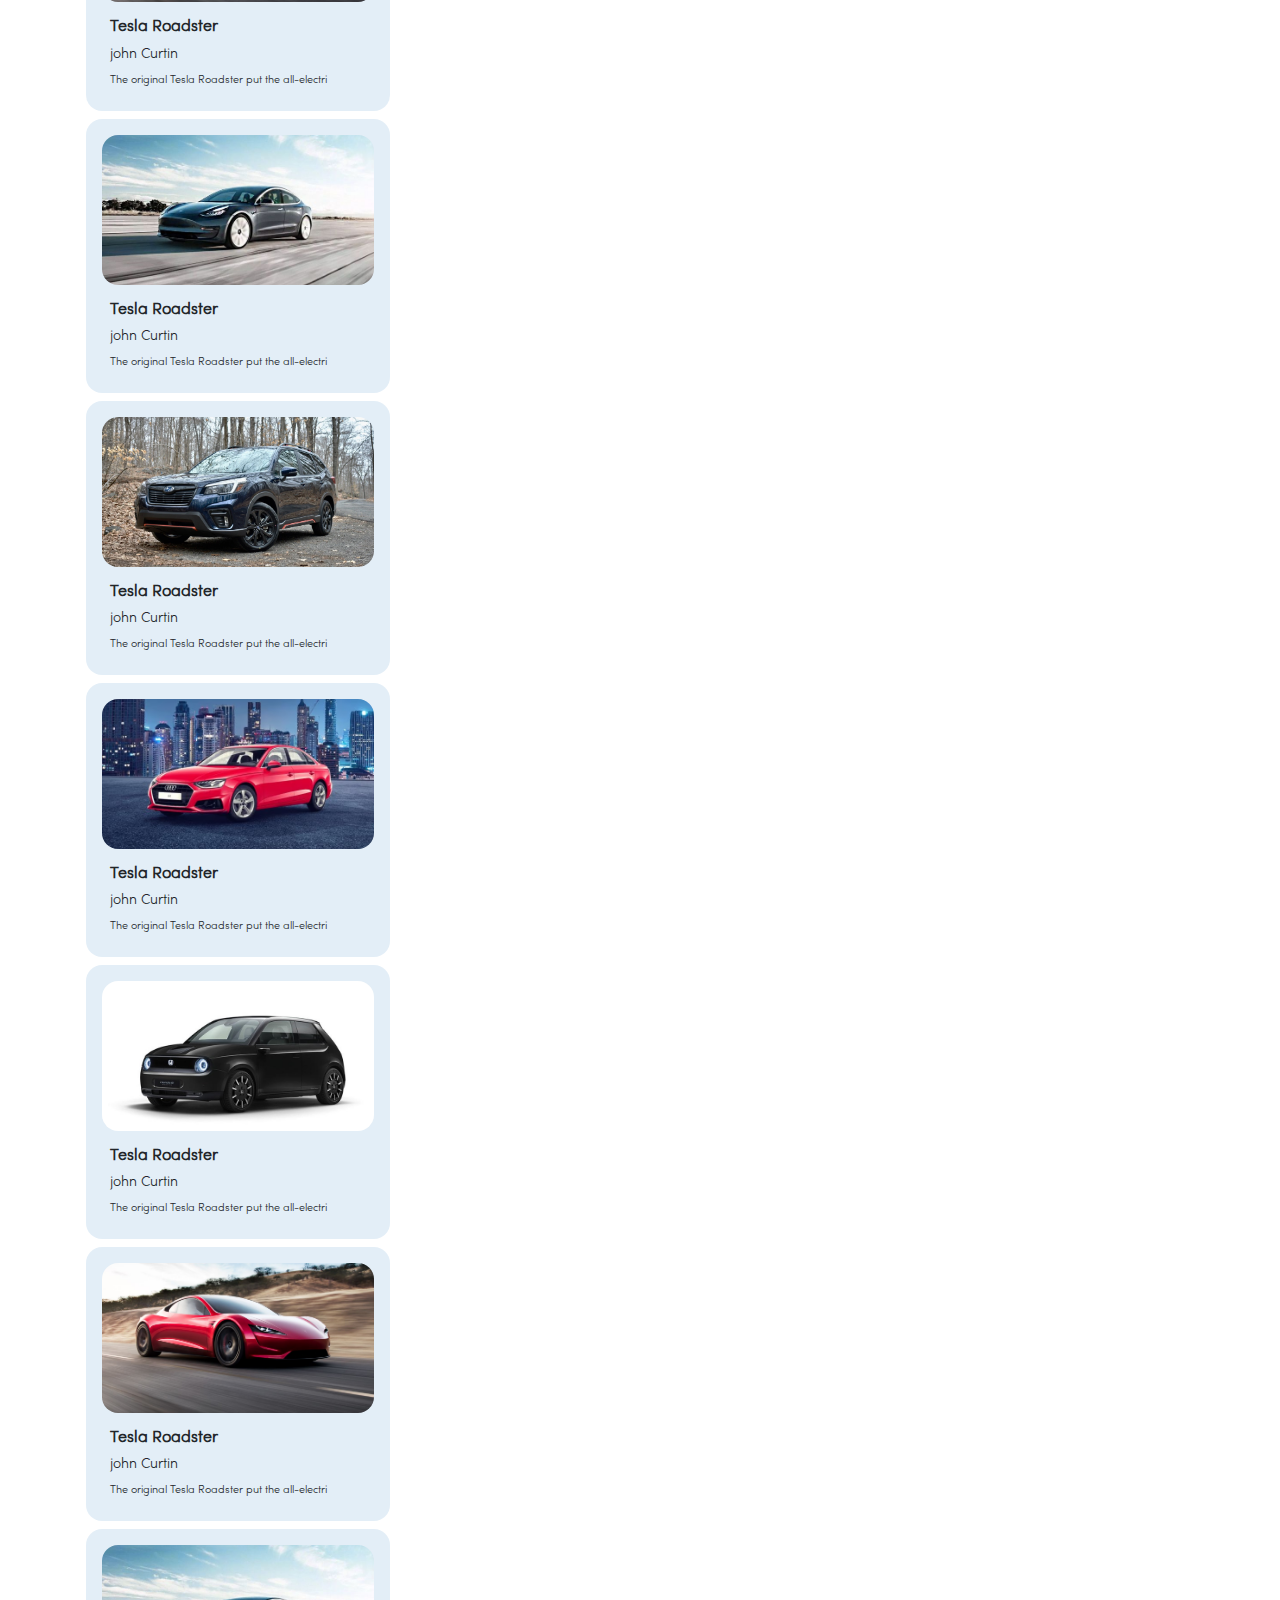
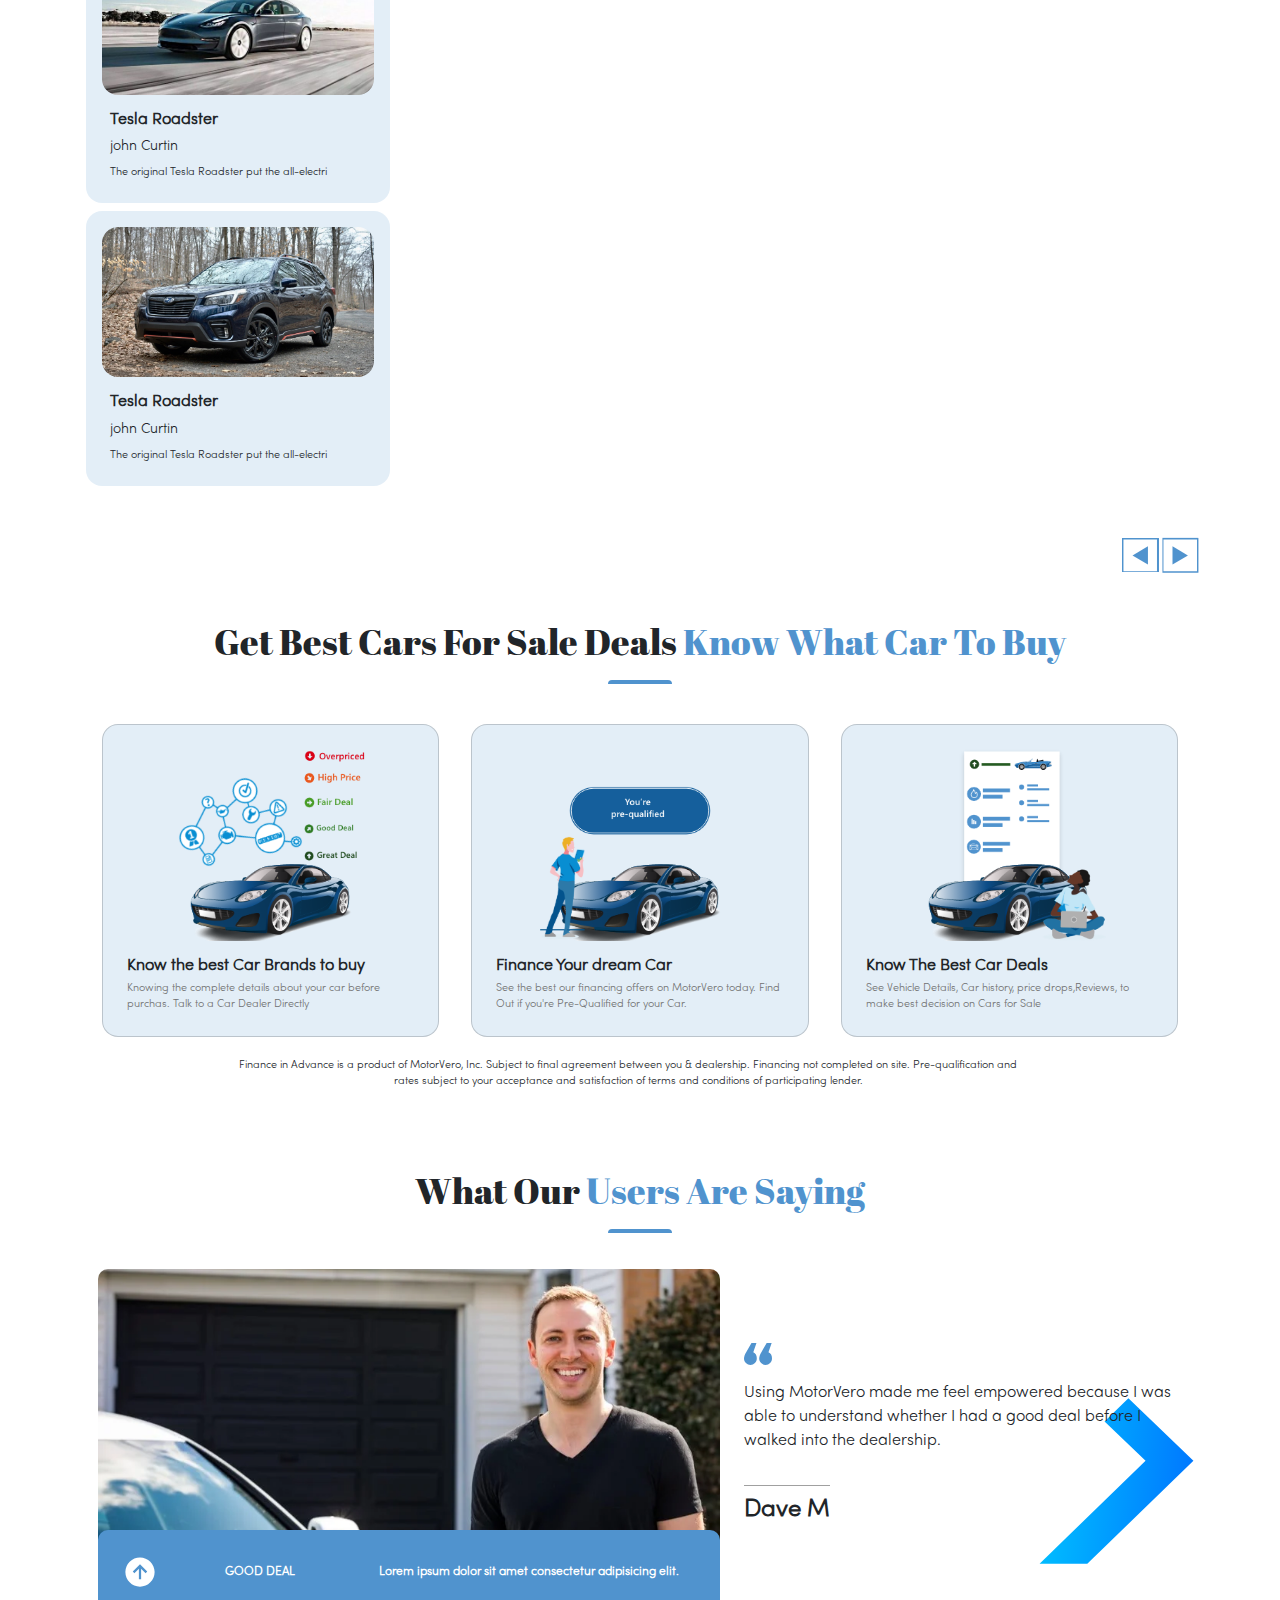
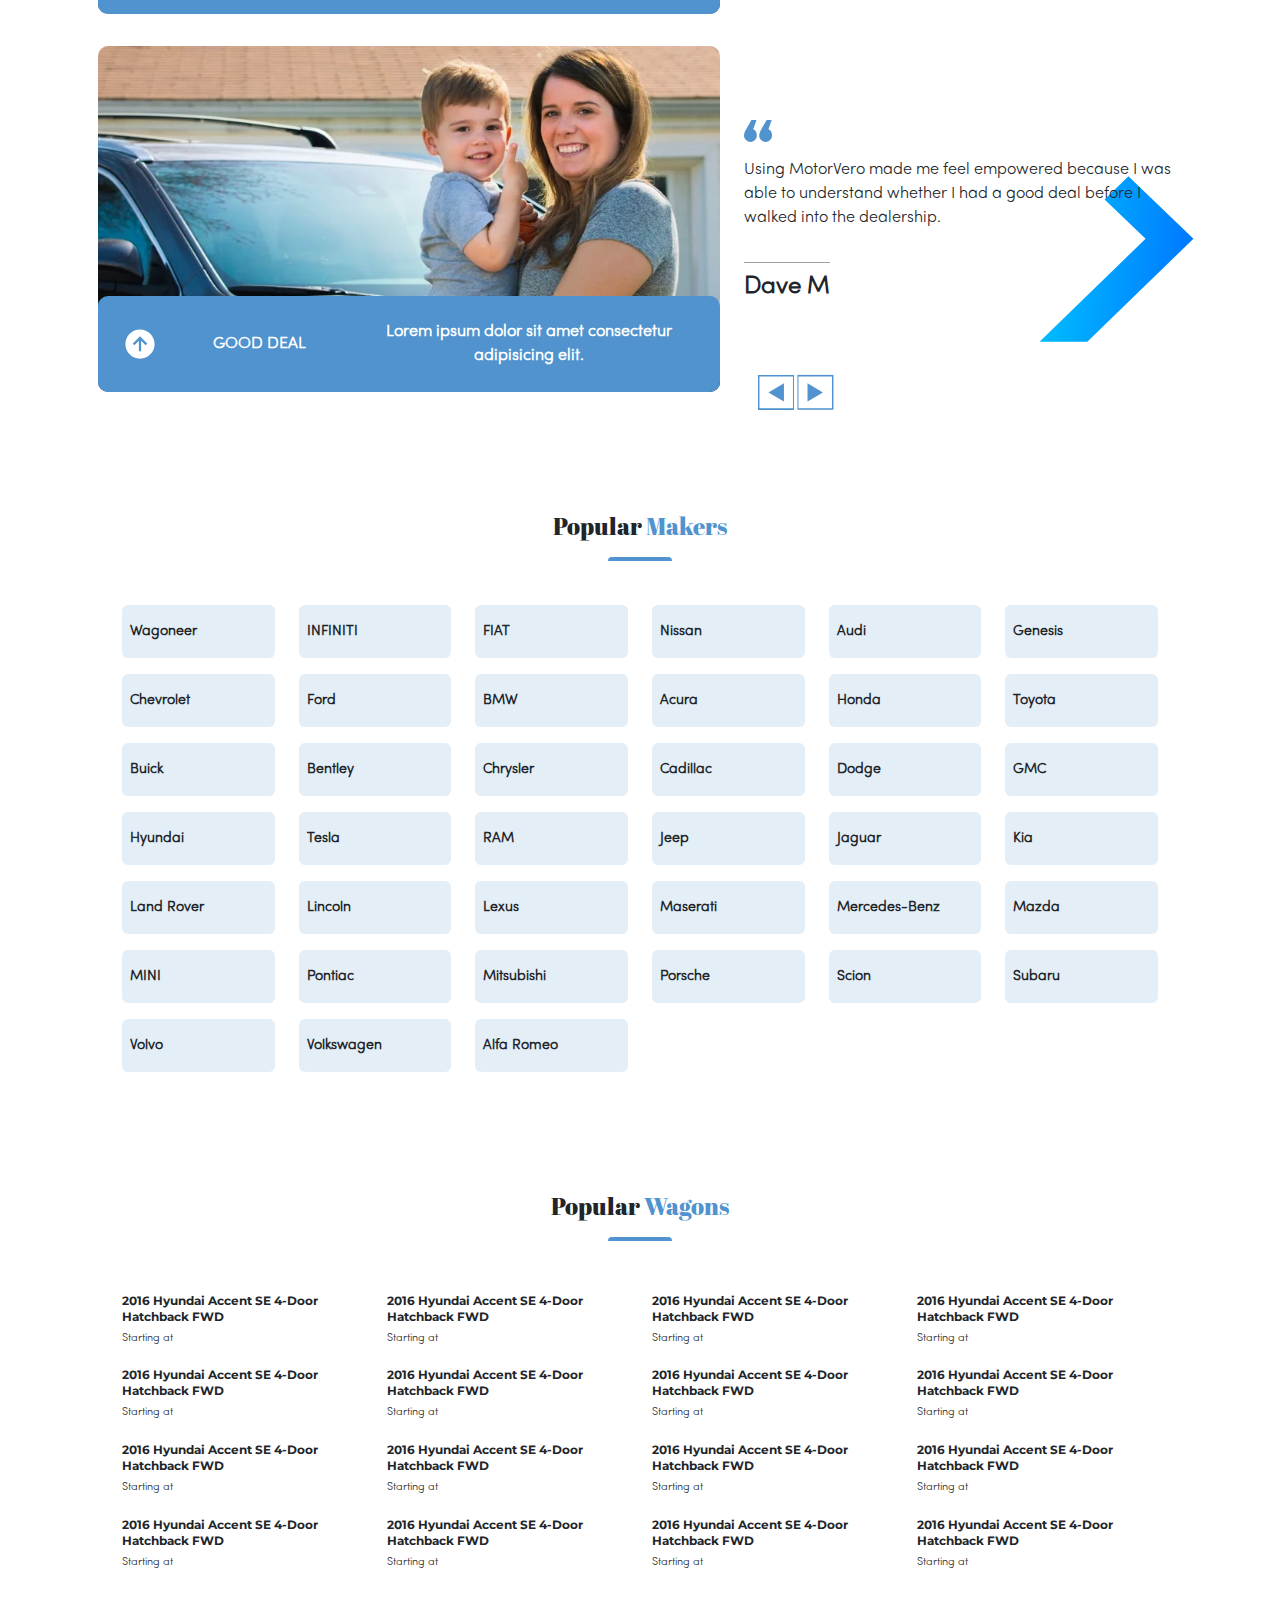
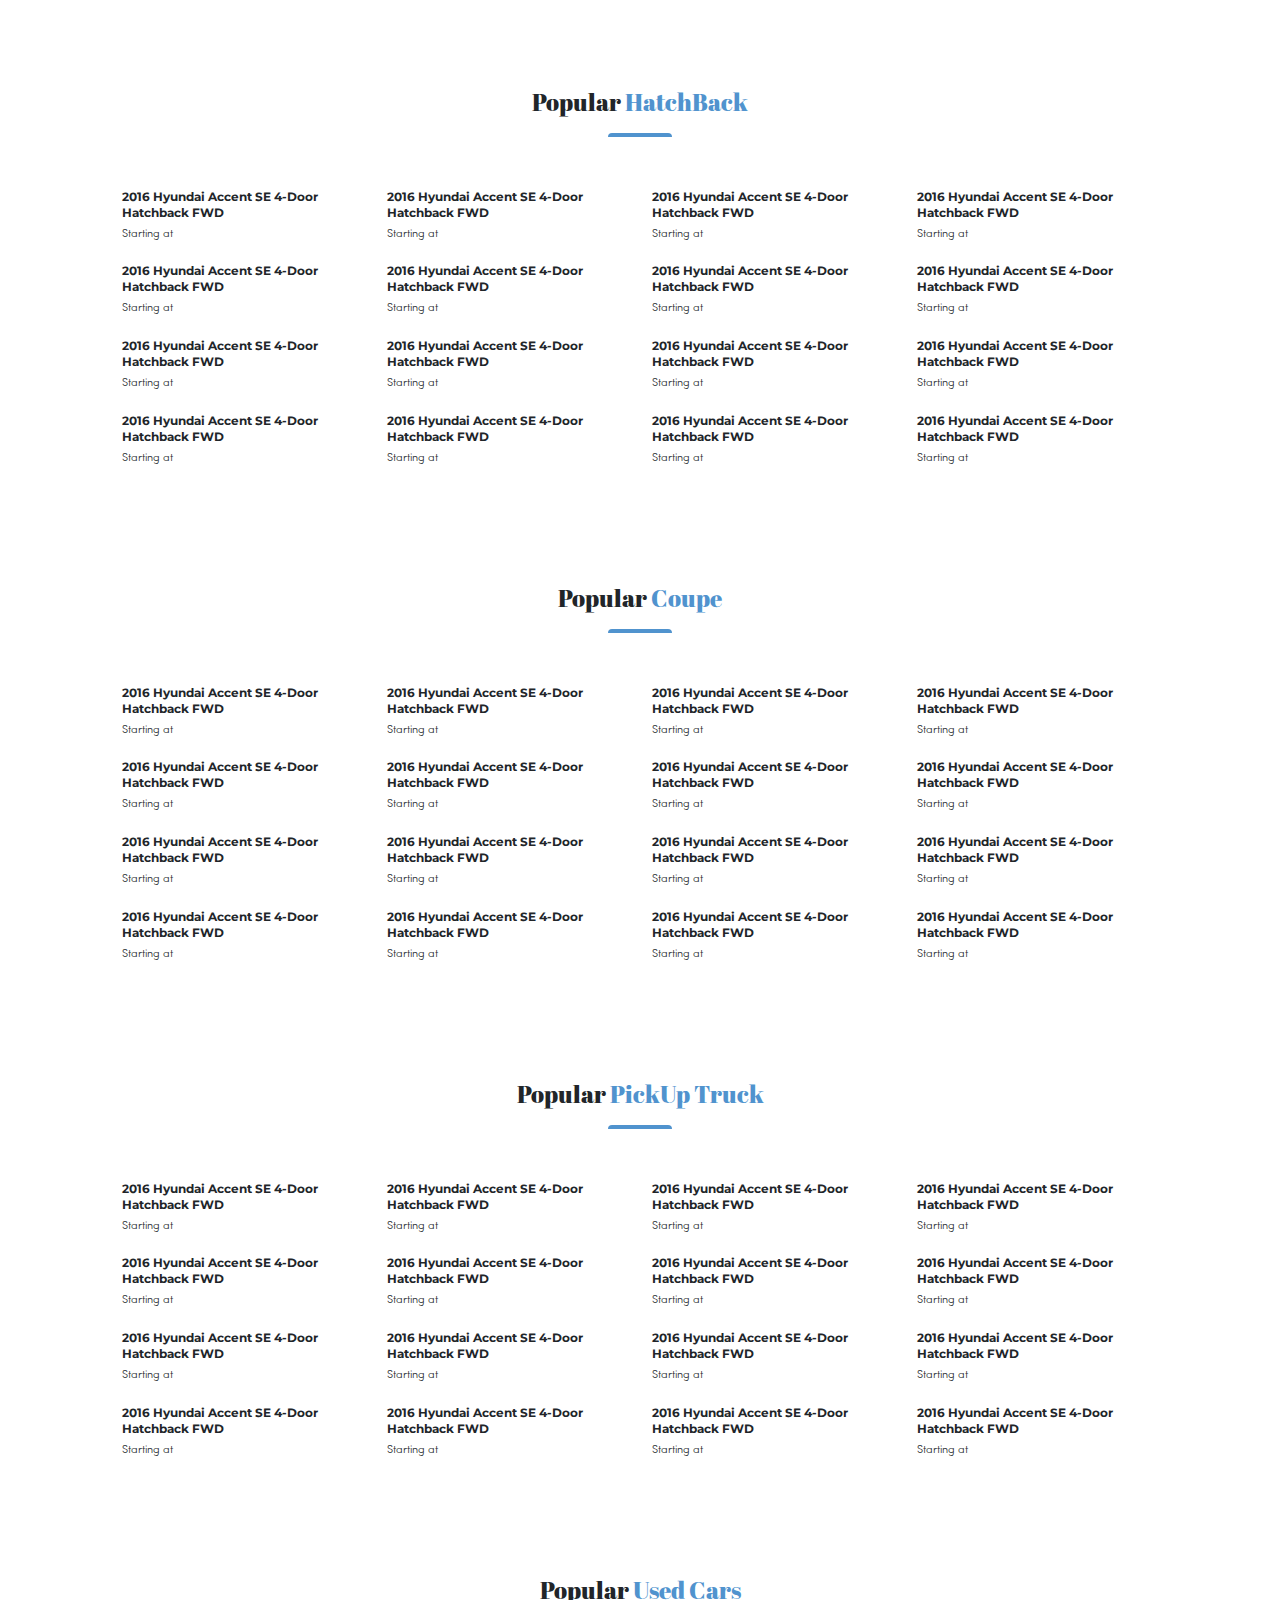
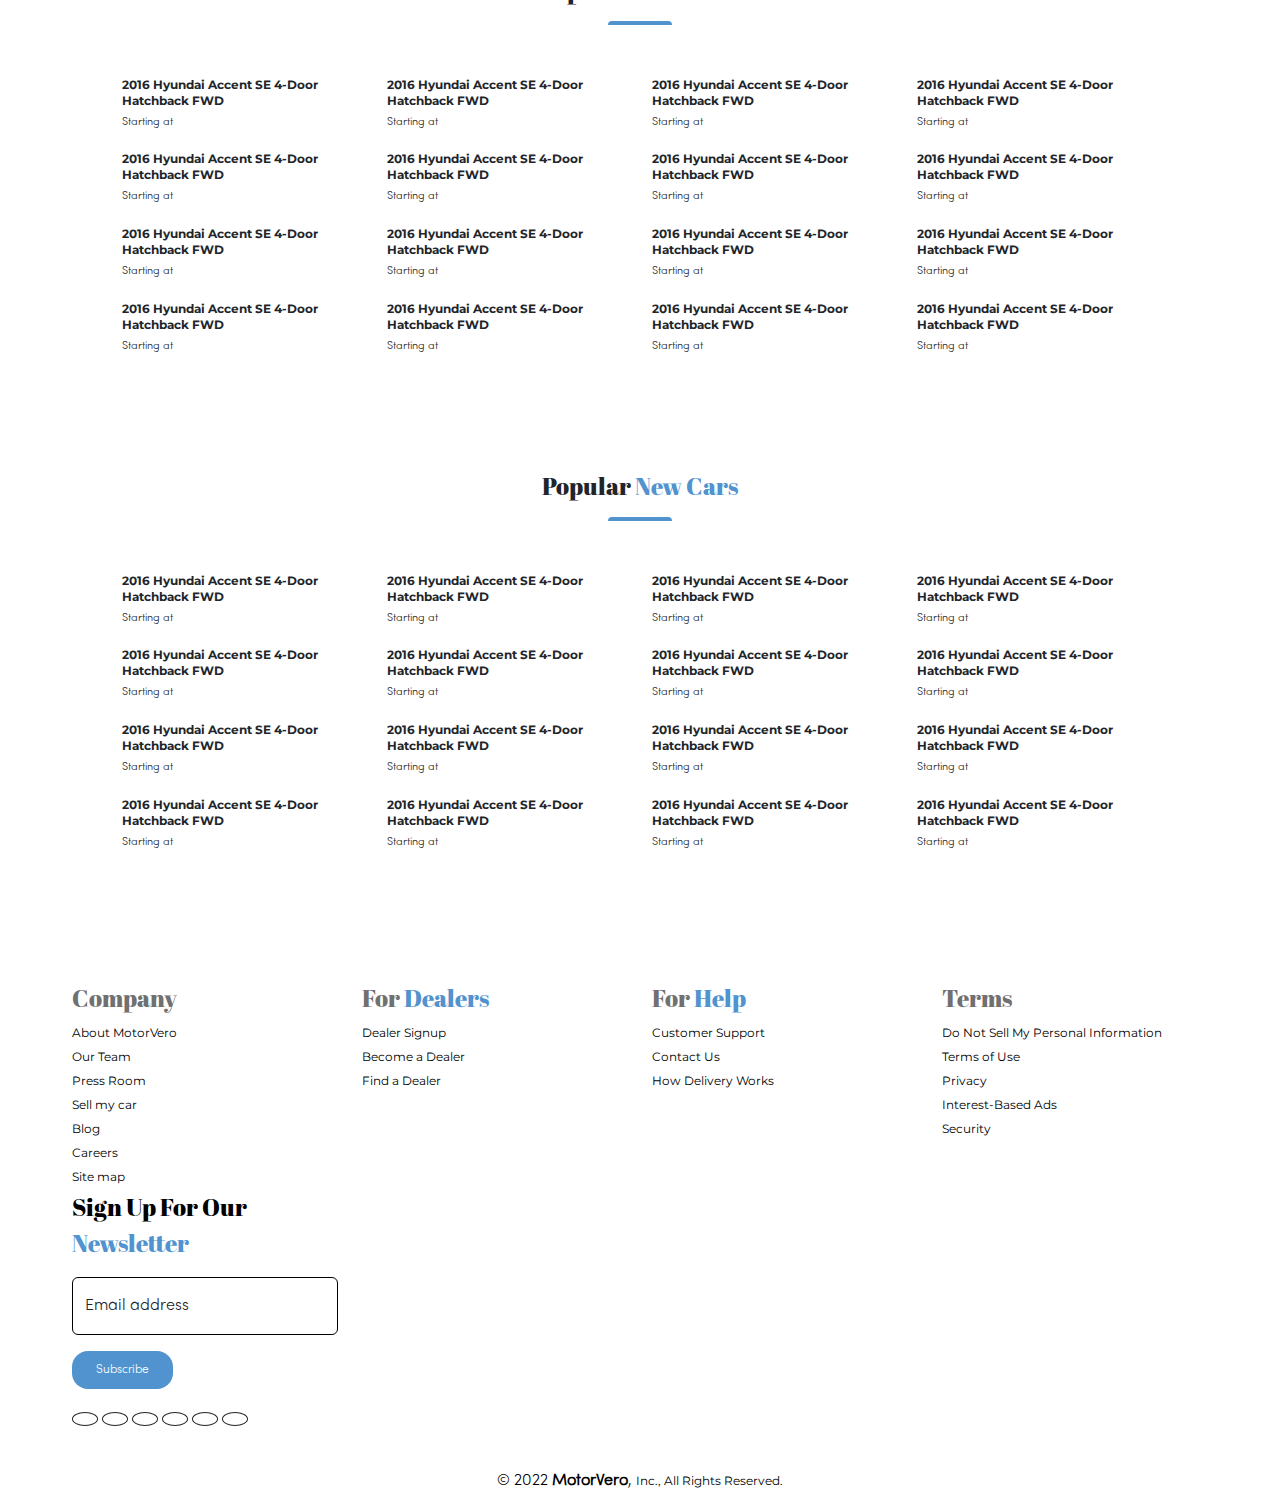
==== commit 42866245: "." ====
--- a/index.html
+++ b/index.html
@@ -12,7 +12,14 @@
     <script src="./assets/js/bootstrap.js"></script>
     <!-- <link rel="stylesheet" href="./assets/css/main.css"> -->
     <title>Document</title>
-
+<style>
+    .slick-prev{
+        display: none !important;
+    }
+    .slick-next{
+        display: none !important;
+    }
+</style>
 </head>
 
 
@@ -131,23 +138,26 @@
                         </h1>
                         <ul class="nav nav-tabs mt-2 border-0 " id="myTab" role="tablist">
 
-                            <li class="nav-item col px-1 mt-1" role="presentation">
-                                <a class="nav-link active btn tab-btn text-white" id="profile-tab" data-bs-toggle="tab"
+                            <li class="nav-item col px-1 mt-1 position-relative" role="presentation">
+                                <a class="h-100 d-flex align-items-center justify-content-center  tab-btn nav-link active btn tab-btn text-white" id="profile-tab" data-bs-toggle="tab"
                                     href="#buy" role="tab" aria-controls="buy" aria-selected="true">Buy Used</a>
                             </li>
-                            <li class="nav-item col px-1 mt-1" role="presentation">
-                                <a class="nav-link btn tab-btn text-white" id="buy_new-tab" data-bs-toggle="tab"
+                            <li class="nav-item col px-1 mt-1 position-relative" role="presentation">
+                                <a class="h-100 d-flex align-items-center justify-content-center  tab-btn nav-link btn tab-btn text-white" id="buy_new-tab" data-bs-toggle="tab"
                                     href="#buy_new" role="tab" aria-controls="buy_new" aria-selected="false"
                                     tabindex="-1">Buy New</a>
                             </li>
-                            <li class="nav-item col px-1 mt-1" role="presentation">
-                                <a class="nav-link btn tab-btn text-white px-0" id="certified-tab" data-bs-toggle="tab"
+                            <li class="nav-item col px-1 mt-1 position-relative" role="presentation">
+                                <a class="d-md-block d-none nav-link btn tab-btn text-white px-0 tab-btn" id="certified-tab" data-bs-toggle="tab"
                                     href="#certified" role="tab" aria-controls="certified" aria-selected="false"
                                     tabindex="-1">Certified
                                     Pre-Owned</a>
+                                <a class="h-100 d-flex align-items-center d-md-none justify-content-center  tab-btn nav-link btn tab-btn text-white px-0" id="certified-tab" data-bs-toggle="tab"
+                                    href="#certified" role="tab" aria-controls="certified" aria-selected="false"
+                                    tabindex="-1">CPO</a>
                             </li>
-                            <li class="nav-item col px-1 mt-1" role="presentation">
-                                <a class="nav-link btn tab-btn text-white" id="financing-tab" data-bs-toggle="tab"
+                            <li class="nav-item col px-1 mt-1 position-relative" role="presentation">
+                                <a class="h-100 d-flex align-items-center justify-content-center  tab-btn nav-link btn tab-btn text-white" id="financing-tab" data-bs-toggle="tab"
                                     href="#financing" role="tab" aria-controls="financing" aria-selected="false"
                                     tabindex="-1">Financing</a>
                             </li>
@@ -762,7 +772,7 @@
                             <div class="tab-pane  fade" id="buy_new" role="tabpanel" aria-labelledby="buy_new-tab">
                                 <ul class="nav nav-tabs" id="myTabNested" role="tablist">
                                     <li class="nav-item position-relative" role="presentationnested">
-                                        <a class="nav-link active text clr-dark" id="model1-tab" data-bs-toggle="tab"
+                                        <a class="nav-link active " id="model1-tab" data-bs-toggle="tab"
                                             href="#model1" role="tab" aria-controls="model1" aria-selected="true">By
                                             Make/Model</a>
                                     </li>
@@ -773,7 +783,7 @@
                                             Style</a>
                                     </li>
                                     <li class="nav-item position-relative" role="presentationnested">
-                                        <a class="nav-link  clr-dark " id="byprice1-tab" data-bs-toggle="tab"
+                                        <a class="nav-link   " id="byprice1-tab" data-bs-toggle="tab"
                                             href="#byprice1" role="tab" aria-controls="byprice1" aria-selected="false"
                                             tabindex="-1">By Price</a>
                                     </li>
@@ -2407,12 +2417,12 @@
         </div>
     </section>
     <section class="mt-5">
-        <div class="container">
+        <div class="container position-relative">
             <h2 class="heading text-center">What Our <span>Users Are Saying
                 </span></h2>
             <hr class="mx-auto ecu">
 
-            <div class="fadeslider">
+            <div class="fadeslider" id="fadeslider">
                 <div>
                     <div class="row p-3 ">
                         <div class="col-lg-7 ">
@@ -2540,9 +2550,9 @@
                     </div>
                 </div>
             </div>
-            <div class="carousel-control-group-2 my-lg-5 ">
-
-                <a id="">
+            <div class="carousel-control-group-2 my-lg-5 second-slider-btn">
+
+                <a id="comment_home_prev">
                     <svg class="icon-carousel-control" xmlns="http://www.w3.org/2000/svg" width="36.439"
                         height="34.769">
                         <rect x=".455" y=".455" width="35.529" height="33.859" rx=".147" ry=".147" fill="transparent"
@@ -3520,7 +3530,7 @@
             responsive: [
 
                 {
-                    breakpoint: 1500,
+                    breakpoint: 9500,
                     settings: {
                         slidesToShow: 3,
                         slidesToScroll: 1,
@@ -3559,12 +3569,12 @@
                 fade: true,
                 // cssEase: 'linear'
             });
-            comment_home_prev.addEventListener('click', () => {
-                document.querySelector('.fade.slick-prev').click();
-            })
-            comment_home_next.addEventListener('click', () => {
-                document.querySelector('.fade.slick-next ').click();
-            })
+        })
+        comment_home_prev.addEventListener('click', () => {
+            document.getElementById('fadeslider').querySelector('.slick-prev').click();
+        })
+        comment_home_next.addEventListener('click', () => {
+            document.getElementById('fadeslider').querySelector('.slick-next ').click();
         })
 
 
--- a/assets/css/main.css
+++ b/assets/css/main.css
@@ -45,12 +45,15 @@
 .clr-primary {
     color: var(--primary);
 }
-.clr-low{
+
+.clr-low {
     color: red;
 }
-.clr-high{
+
+.clr-high {
     color: #ff8400;
 }
+
 html {
     scroll-behavior: smooth;
 }
@@ -208,6 +211,14 @@
 
     .nav-links li a {
         padding: 8px 0px !important;
+    }
+}
+
+@media screen and (max-width:992px) {
+    .second-slider-btn {
+        position: absolute !important;
+        right: 0px !important;
+        bottom: 50px !important;
     }
 }
 
@@ -699,9 +710,11 @@
     box-shadow: 0px 4px 1rem rgb(0 0 0 / 13%) !important;
     transition: all 0.5s;
 }
-.btn{
+
+.btn {
     transition: all 0.3s;
 }
+
 .btn:hover {
     background-color: var(--primary-light);
     /* opacity: 0.5; */
@@ -829,6 +842,17 @@
     color: rgb(255, 0, 0);
     background-color: #5093ce !important;
     border-color: var(--bs-nav-tabs-link-active-border-color);
+}
+
+.tab-btn.active::after {
+    content: "";
+    width: 10px;
+    height: 10px;
+    background-color: white;
+    transform: rotate(45deg);
+    position: absolute;
+    bottom: -5px;
+    right: 44%;
 }
 
 /* .tabintotab ul.nav-tabs .nav-link.active::after {
@@ -845,27 +869,30 @@
 } */
 
 .tabintotab>div .nav-tabs .nav-link.active {
-    text-decoration: underline;
-    background-color: transparent !important;
-    color: black;
+    /* text-decoration: underline; */
+    background-color: var(--primary-light) !important;
+    color: white;
     border: none;
 }
 
-.tabintotab>div .nav-tabs .nav-link:hover,
-.tabintotab>div .nav-tabs .nav-link:focus {
+/* .tabintotab>div .nav-tabs .nav-link,
+.tabintotab>div .nav-tabs .nav-link {
     isolation: isolate;
-    /* border-color: var(--bs-nav-tabs-link-hover-border-color); */
-    background-color: transparent !important;
-    color: black;
+    border-color: var(--bs-nav-tabs-link-hover-border-color);
+    background-color: var(--primary-light) !important;
+    color: white;
     text-decoration: underline;
     border: 2px;
     margin: 0px !important;
-}
+
+} */
 
 .tabintotab>div .nav-tabs .nav-link {
-    margin: 0px !important;
+    margin: 3px !important;
     border: none !important;
-    color: #707070;
+    background-color: var(--primary-light) !important;
+    color: white;
+    border-radius: 5px;
 }
 
 
@@ -1026,6 +1053,7 @@
     background: var(--dark);
     border-radius: 10px;
 }
+
 .modal-detail-overview span a {
     color: blue;
 }
@@ -1039,7 +1067,8 @@
     background-color: white;
     padding: 10px;
 }
-.stock-car-img{
+
+.stock-car-img {
     aspect-ratio: 1.8;
     object-fit: fill;
 }
@@ -1058,58 +1087,72 @@
     background: var(--dark);
     border-radius: 10px;
 }
-.applicant input{
+
+.applicant input {
     border: none;
     border-radius: 0;
     border-bottom: 1px solid var(--dark);
 }
-.applicant select{
+
+.applicant select {
     border: 1px solid var(--dark) !important;
     border-radius: 0;
 }
-.request-info-modal{
+
+.request-info-modal {
     border: 1px solid black;
     border-radius: 15px;
 }
-.request-info-modal>div p input{
+
+.request-info-modal>div p input {
     width: 150px;
     padding: 4px 5px;
     margin-bottom: 10px;
 }
-.dealers-price p{
+
+.dealers-price p {
     margin-bottom: 5px;
 }
-.negotiation{
+
+.negotiation {
     border-left: 1px solid var(--dark);
     padding-left: 10px;
 }
-.negotiation p smaller{
+
+.negotiation p smaller {
     text-transform: uppercase;
 }
-.negotiation p{
+
+.negotiation p {
     font-weight: bolder;
     margin-bottom: 0px;
 }
-.negotiation p span{
+
+.negotiation p span {
     font-size: 1.5rem !important;
     margin-right: 0.1875rem;
     display: inline-block;
     vertical-align: sub;
     line-height: 10px;
 }
-.Contactless li{
+
+.Contactless li {
     list-style: none;
 }
-.circle-svg{
+
+.circle-svg {
     border-radius: 100%;
     background-color: var(--primary);
 }
-.circle-svg svg{
+
+.circle-svg svg {
     padding: 10px;
 }
-._4z5HgY{
+
+._4z5HgY {
     /* fill: yellow; */
 }
+
 ._42zXRc {
     background: #c2ccd4;
     display: flex;
@@ -1117,9 +1160,11 @@
     height: 1.25rem;
     margin: 0 0.125rem 0 0.625rem;
 }
-.hVKvZS{
-    color: var(--dark   );
-}
+
+.hVKvZS {
+    color: var(--dark);
+}
+
 ._4w1r1J ol li:before {
     background-color: var(--primary);
     border-radius: 50%;
@@ -1134,11 +1179,13 @@
     place-items: center;
     width: 1.5em;
 }
+
 ._4w1r1J ol li {
     counter-increment: steps;
     list-style: none;
 }
-.chat-btn{
+
+.chat-btn {
     background: var(--primary);
     color: white;
     width: 100px;
@@ -1146,6 +1193,7 @@
     display: flex;
     padding: 5px;
 }
+
 /* rating start*/
 
 .rate {
@@ -1155,38 +1203,131 @@
     display: flex;
     justify-content: center;
     flex-direction: row-reverse;
-  }
-  .rate:not(:checked) > input {
-    position:absolute;
-    top:-9999px;
-  }
-  .rate:not(:checked) > label {
+}
+
+.rate:not(:checked)>input {
+    position: absolute;
+    top: -9999px;
+}
+
+.rate:not(:checked)>label {
     /* float:right; */
-    width:1em;
-    overflow:hidden;
-    white-space:nowrap;
-    cursor:pointer;
-    font-size:30px;
-    color:#ccc;
-  }
-  .rate:not(:checked) > label:before {
+    width: 1em;
+    overflow: hidden;
+    white-space: nowrap;
+    cursor: pointer;
+    font-size: 30px;
+    color: #ccc;
+}
+
+.rate:not(:checked)>label:before {
     content: '★ ';
-  }
-  .rate > input:checked ~ label {
+}
+
+.rate>input:checked~label {
     color: #ffc700;
-  }
-  .rate:not(:checked) > label:hover,
-  .rate:not(:checked) > label:hover ~ label {
+}
+
+.rate:not(:checked)>label:hover,
+.rate:not(:checked)>label:hover~label {
     color: #deb217;
-  }
-  .rate > input:checked + label:hover,
-  .rate > input:checked + label:hover ~ label,
-  .rate > input:checked ~ label:hover,
-  .rate > input:checked ~ label:hover ~ label,
-  .rate > label:hover ~ input:checked ~ label {
+}
+
+.rate>input:checked+label:hover,
+.rate>input:checked+label:hover~label,
+.rate>input:checked~label:hover,
+.rate>input:checked~label:hover~label,
+.rate>label:hover~input:checked~label {
     color: #c59b08;
-  }
+}
+
+.filter-result-rating {
+    background: white;
+    border: 1px solid var(--dark);
+    max-height: 15rem;
+    overflow: auto;
+    padding: 10px;
+}
+
+.filter-result-rating li {
+    display: flex;
+    margin-top: 10px;
+}
+
+.filter-result-rating li label {
+    display: flex;
+    padding-left: 10px;
+}
+
+.filter-result {
+    background: white;
+    border: 1px solid var(--dark);
+    max-height: 15rem;
+    overflow: auto;
+    padding: 10px;
+}
+
+.filter-result li {
+    list-style: none;
+    display: flex;
+    justify-content: space-between;
+    margin-bottom: 20px;
+}
+
+.filter-result li label {
+    display: flex;
+}
+
+.filter-result li svg {
+    margin-top: auto;
+    margin-bottom: auto;
+}
+
+.filter-result li label p {
+    padding-left: 10px;
+    margin-bottom: 0px;
+    line-height: 1rem;
+}
+
+.custom-range-left {
+    position: absolute;
+    left: 2px;
+    width: 50%;
+}
+
+.custom-range-right {
+    right: 2px;
+    position: absolute;
+    width: 50%;
+}
+
+.progress {
+    background: yellow;
+    border: solid 2px #82CFD0;
+    border-radius: 8px;
+    height: 7px;
+    width: 400px;
+    outline: none;
+    transition: background 450ms ease-in;
+    -webkit-appearance: none;
+}
+
+.progress::-webkit-slider-thumb {
+    width: 20px;
+    height: 20px;
+    border-radius: 50%;
+    -webkit-appearance: none;
+    cursor: ew-resize;
+    background: #434343;
+}
+
 /* rating end */
+.second-slider-btn {
+    position: absolute;
+    right: 33%;
+    bottom: -50px;
+}
+
 @media (min-width: 767px) {
     .fianceinadiv {
         border-right: 1px solid rgba(0, 0, 0, 0.218);
@@ -1277,6 +1418,7 @@
         border-right: 1px solid rgba(0, 0, 0, 0.218);
         /* padding-right: 15px; */
     }
+
     .tab-dropdown {
         border: none;
         border-bottom: 1px solid #7070707a;
@@ -1284,6 +1426,8 @@
     }
 }
 
+
+
 @media (max-width: 576px) {
     .modal-fianceinadiv {
         border-bottom: 1px solid rgba(0, 0, 0, 0.218);
--- a/assets/css/main.css
+++ b/assets/css/main.css
@@ -45,12 +45,15 @@
 .clr-primary {
     color: var(--primary);
 }
-.clr-low{
+
+.clr-low {
     color: red;
 }
-.clr-high{
+
+.clr-high {
     color: #ff8400;
 }
+
 html {
     scroll-behavior: smooth;
 }
@@ -208,6 +211,14 @@
 
     .nav-links li a {
         padding: 8px 0px !important;
+    }
+}
+
+@media screen and (max-width:992px) {
+    .second-slider-btn {
+        position: absolute !important;
+        right: 0px !important;
+        bottom: 50px !important;
     }
 }
 
@@ -699,9 +710,11 @@
     box-shadow: 0px 4px 1rem rgb(0 0 0 / 13%) !important;
     transition: all 0.5s;
 }
-.btn{
+
+.btn {
     transition: all 0.3s;
 }
+
 .btn:hover {
     background-color: var(--primary-light);
     /* opacity: 0.5; */
@@ -829,6 +842,17 @@
     color: rgb(255, 0, 0);
     background-color: #5093ce !important;
     border-color: var(--bs-nav-tabs-link-active-border-color);
+}
+
+.tab-btn.active::after {
+    content: "";
+    width: 10px;
+    height: 10px;
+    background-color: white;
+    transform: rotate(45deg);
+    position: absolute;
+    bottom: -5px;
+    right: 44%;
 }
 
 /* .tabintotab ul.nav-tabs .nav-link.active::after {
@@ -845,27 +869,30 @@
 } */
 
 .tabintotab>div .nav-tabs .nav-link.active {
-    text-decoration: underline;
-    background-color: transparent !important;
-    color: black;
+    /* text-decoration: underline; */
+    background-color: var(--primary-light) !important;
+    color: white;
     border: none;
 }
 
-.tabintotab>div .nav-tabs .nav-link:hover,
-.tabintotab>div .nav-tabs .nav-link:focus {
+/* .tabintotab>div .nav-tabs .nav-link,
+.tabintotab>div .nav-tabs .nav-link {
     isolation: isolate;
-    /* border-color: var(--bs-nav-tabs-link-hover-border-color); */
-    background-color: transparent !important;
-    color: black;
+    border-color: var(--bs-nav-tabs-link-hover-border-color);
+    background-color: var(--primary-light) !important;
+    color: white;
     text-decoration: underline;
     border: 2px;
     margin: 0px !important;
-}
+
+} */
 
 .tabintotab>div .nav-tabs .nav-link {
-    margin: 0px !important;
+    margin: 3px !important;
     border: none !important;
-    color: #707070;
+    background-color: var(--primary-light) !important;
+    color: white;
+    border-radius: 5px;
 }
 
 
@@ -1026,6 +1053,7 @@
     background: var(--dark);
     border-radius: 10px;
 }
+
 .modal-detail-overview span a {
     color: blue;
 }
@@ -1039,7 +1067,8 @@
     background-color: white;
     padding: 10px;
 }
-.stock-car-img{
+
+.stock-car-img {
     aspect-ratio: 1.8;
     object-fit: fill;
 }
@@ -1058,58 +1087,72 @@
     background: var(--dark);
     border-radius: 10px;
 }
-.applicant input{
+
+.applicant input {
     border: none;
     border-radius: 0;
     border-bottom: 1px solid var(--dark);
 }
-.applicant select{
+
+.applicant select {
     border: 1px solid var(--dark) !important;
     border-radius: 0;
 }
-.request-info-modal{
+
+.request-info-modal {
     border: 1px solid black;
     border-radius: 15px;
 }
-.request-info-modal>div p input{
+
+.request-info-modal>div p input {
     width: 150px;
     padding: 4px 5px;
     margin-bottom: 10px;
 }
-.dealers-price p{
+
+.dealers-price p {
     margin-bottom: 5px;
 }
-.negotiation{
+
+.negotiation {
     border-left: 1px solid var(--dark);
     padding-left: 10px;
 }
-.negotiation p smaller{
+
+.negotiation p smaller {
     text-transform: uppercase;
 }
-.negotiation p{
+
+.negotiation p {
     font-weight: bolder;
     margin-bottom: 0px;
 }
-.negotiation p span{
+
+.negotiation p span {
     font-size: 1.5rem !important;
     margin-right: 0.1875rem;
     display: inline-block;
     vertical-align: sub;
     line-height: 10px;
 }
-.Contactless li{
+
+.Contactless li {
     list-style: none;
 }
-.circle-svg{
+
+.circle-svg {
     border-radius: 100%;
     background-color: var(--primary);
 }
-.circle-svg svg{
+
+.circle-svg svg {
     padding: 10px;
 }
-._4z5HgY{
+
+._4z5HgY {
     /* fill: yellow; */
 }
+
 ._42zXRc {
     background: #c2ccd4;
     display: flex;
@@ -1117,9 +1160,11 @@
     height: 1.25rem;
     margin: 0 0.125rem 0 0.625rem;
 }
-.hVKvZS{
-    color: var(--dark   );
-}
+
+.hVKvZS {
+    color: var(--dark);
+}
+
 ._4w1r1J ol li:before {
     background-color: var(--primary);
     border-radius: 50%;
@@ -1134,11 +1179,13 @@
     place-items: center;
     width: 1.5em;
 }
+
 ._4w1r1J ol li {
     counter-increment: steps;
     list-style: none;
 }
-.chat-btn{
+
+.chat-btn {
     background: var(--primary);
     color: white;
     width: 100px;
@@ -1146,6 +1193,7 @@
     display: flex;
     padding: 5px;
 }
+
 /* rating start*/
 
 .rate {
@@ -1155,38 +1203,131 @@
     display: flex;
     justify-content: center;
     flex-direction: row-reverse;
-  }
-  .rate:not(:checked) > input {
-    position:absolute;
-    top:-9999px;
-  }
-  .rate:not(:checked) > label {
+}
+
+.rate:not(:checked)>input {
+    position: absolute;
+    top: -9999px;
+}
+
+.rate:not(:checked)>label {
     /* float:right; */
-    width:1em;
-    overflow:hidden;
-    white-space:nowrap;
-    cursor:pointer;
-    font-size:30px;
-    color:#ccc;
-  }
-  .rate:not(:checked) > label:before {
+    width: 1em;
+    overflow: hidden;
+    white-space: nowrap;
+    cursor: pointer;
+    font-size: 30px;
+    color: #ccc;
+}
+
+.rate:not(:checked)>label:before {
     content: '★ ';
-  }
-  .rate > input:checked ~ label {
+}
+
+.rate>input:checked~label {
     color: #ffc700;
-  }
-  .rate:not(:checked) > label:hover,
-  .rate:not(:checked) > label:hover ~ label {
+}
+
+.rate:not(:checked)>label:hover,
+.rate:not(:checked)>label:hover~label {
     color: #deb217;
-  }
-  .rate > input:checked + label:hover,
-  .rate > input:checked + label:hover ~ label,
-  .rate > input:checked ~ label:hover,
-  .rate > input:checked ~ label:hover ~ label,
-  .rate > label:hover ~ input:checked ~ label {
+}
+
+.rate>input:checked+label:hover,
+.rate>input:checked+label:hover~label,
+.rate>input:checked~label:hover,
+.rate>input:checked~label:hover~label,
+.rate>label:hover~input:checked~label {
     color: #c59b08;
-  }
+}
+
+.filter-result-rating {
+    background: white;
+    border: 1px solid var(--dark);
+    max-height: 15rem;
+    overflow: auto;
+    padding: 10px;
+}
+
+.filter-result-rating li {
+    display: flex;
+    margin-top: 10px;
+}
+
+.filter-result-rating li label {
+    display: flex;
+    padding-left: 10px;
+}
+
+.filter-result {
+    background: white;
+    border: 1px solid var(--dark);
+    max-height: 15rem;
+    overflow: auto;
+    padding: 10px;
+}
+
+.filter-result li {
+    list-style: none;
+    display: flex;
+    justify-content: space-between;
+    margin-bottom: 20px;
+}
+
+.filter-result li label {
+    display: flex;
+}
+
+.filter-result li svg {
+    margin-top: auto;
+    margin-bottom: auto;
+}
+
+.filter-result li label p {
+    padding-left: 10px;
+    margin-bottom: 0px;
+    line-height: 1rem;
+}
+
+.custom-range-left {
+    position: absolute;
+    left: 2px;
+    width: 50%;
+}
+
+.custom-range-right {
+    right: 2px;
+    position: absolute;
+    width: 50%;
+}
+
+.progress {
+    background: yellow;
+    border: solid 2px #82CFD0;
+    border-radius: 8px;
+    height: 7px;
+    width: 400px;
+    outline: none;
+    transition: background 450ms ease-in;
+    -webkit-appearance: none;
+}
+
+.progress::-webkit-slider-thumb {
+    width: 20px;
+    height: 20px;
+    border-radius: 50%;
+    -webkit-appearance: none;
+    cursor: ew-resize;
+    background: #434343;
+}
+
 /* rating end */
+.second-slider-btn {
+    position: absolute;
+    right: 33%;
+    bottom: -50px;
+}
+
 @media (min-width: 767px) {
     .fianceinadiv {
         border-right: 1px solid rgba(0, 0, 0, 0.218);
@@ -1277,6 +1418,7 @@
         border-right: 1px solid rgba(0, 0, 0, 0.218);
         /* padding-right: 15px; */
     }
+
     .tab-dropdown {
         border: none;
         border-bottom: 1px solid #7070707a;
@@ -1284,6 +1426,8 @@
     }
 }
 
+
+
 @media (max-width: 576px) {
     .modal-fianceinadiv {
         border-bottom: 1px solid rgba(0, 0, 0, 0.218);
